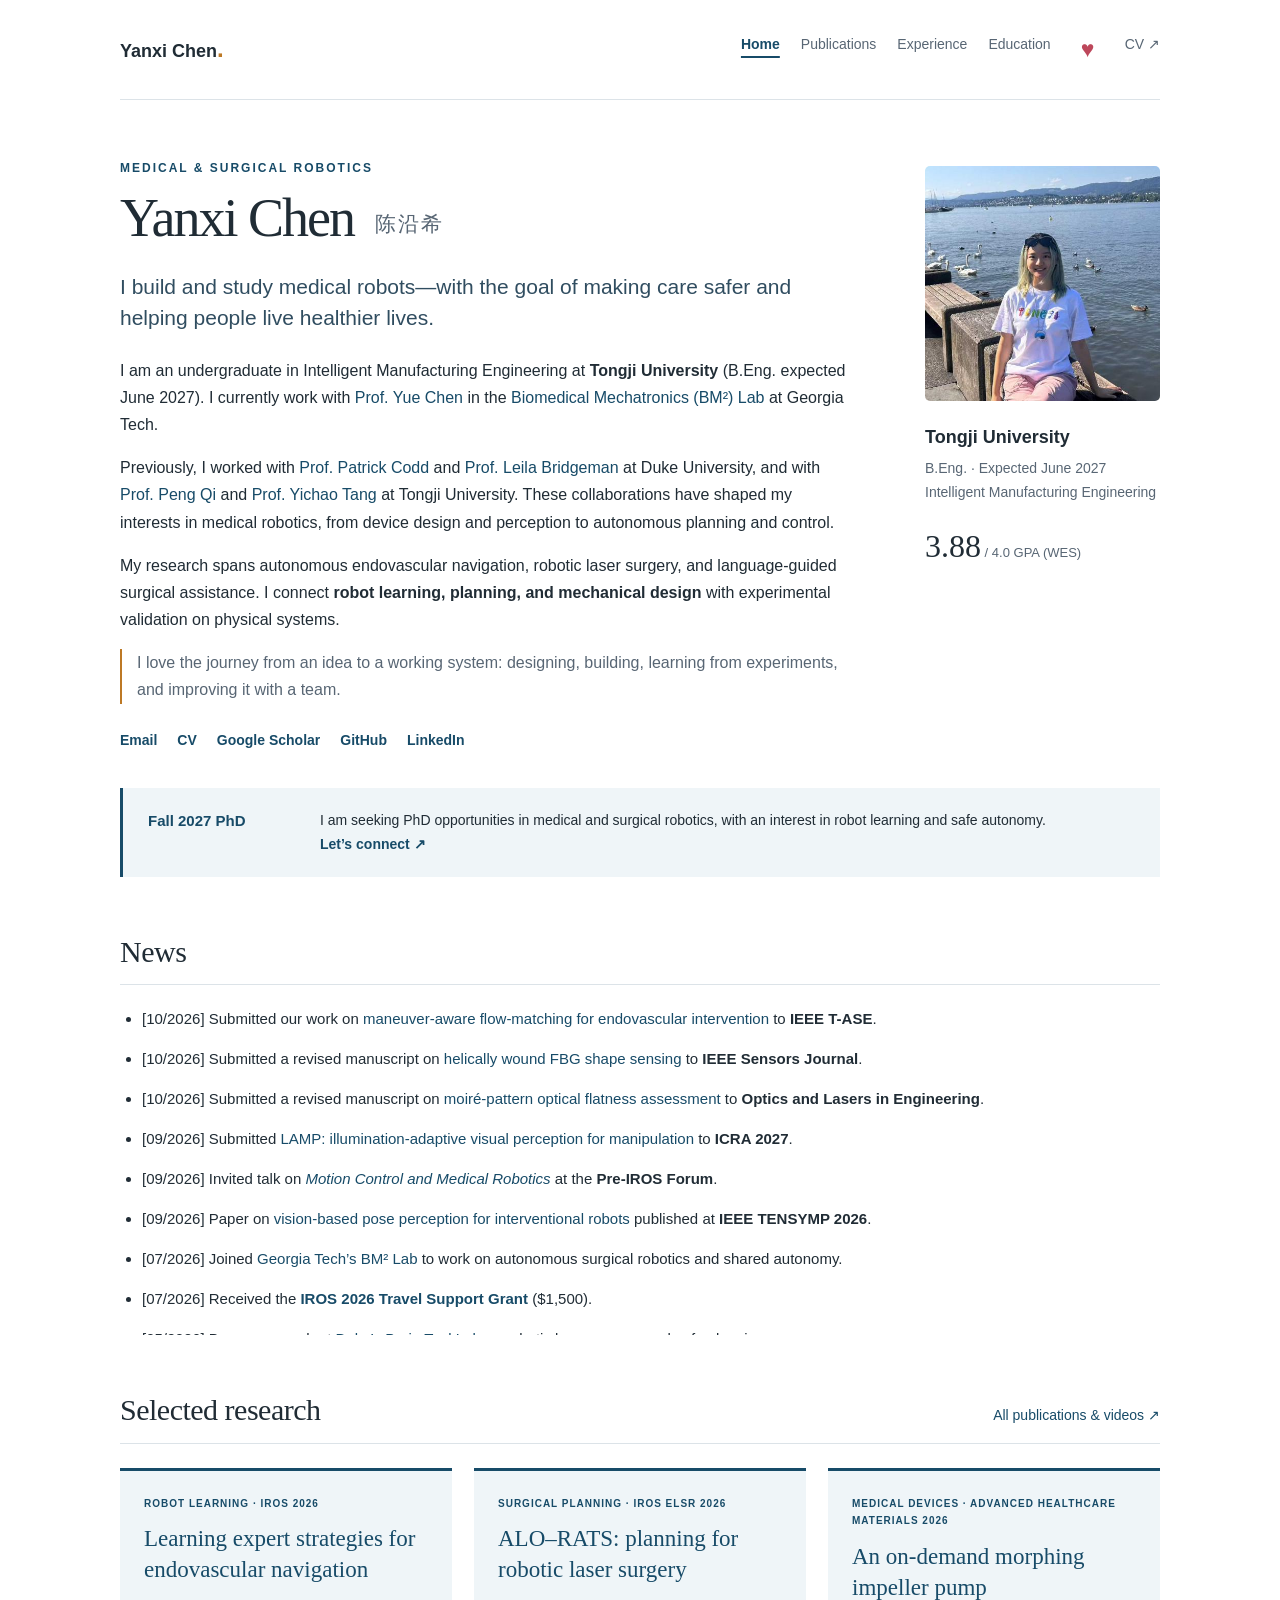
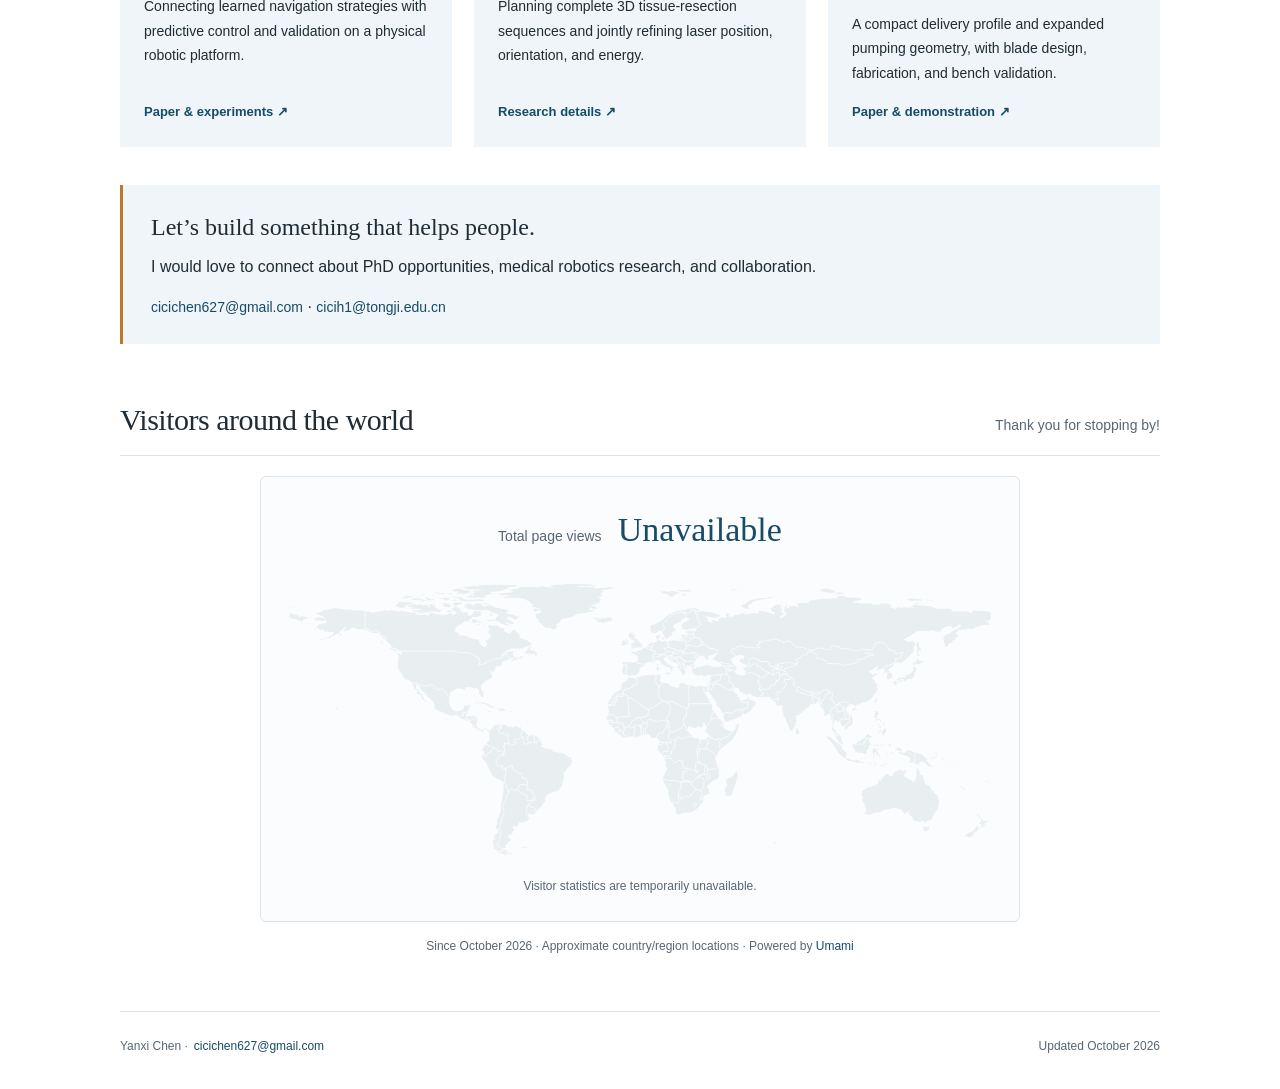
==== index.html @ d195ef3c "Organize publications, education honors, and personal life with golf photographs" ====
<!doctype html>

<html lang="en">

<head>

  <meta charset="utf-8">

  <meta name="viewport" content="width=device-width,initial-scale=1">

  <title>Yanxi Chen | Medical &amp; Surgical Robotics</title>

  <meta name="description" content="Yanxi Chen, undergraduate researcher at Tongji University. Medical and surgical robotics, robot learning, and safe autonomy. Seeking PhD opportunities for Fall 2027.">

  <meta name="theme-color" content="#174b68">

  <meta property="og:title" content="Yanxi Chen | Medical &amp; Surgical Robotics">

  <meta property="og:description" content="Medical robotics, robot learning, and safe autonomy. Seeking PhD opportunities for Fall 2027.">

  <meta property="og:type" content="website">

  <meta property="og:url" content="https://cicih1.github.io/">

  <link rel="canonical" href="https://cicih1.github.io/">

  <link rel="icon" type="image/svg+xml" href="data:image/svg+xml,%3Csvg xmlns='http://www.w3.org/2000/svg' viewBox='0 0 64 64'%3E%3Crect width='64' height='64' rx='12' fill='%23174b68'/%3E%3Ctext x='32' y='43' text-anchor='middle' font-family='Arial,sans-serif' font-size='32' font-weight='700' fill='white'%3EYC%3C/text%3E%3C/svg%3E">

  <link rel="stylesheet" href="style.css">

  <script defer src="https://cloud.umami.is/script.js" data-website-id="4b967c95-93ae-43ca-9a20-58d74b66b744" data-domains="cicih1.github.io"></script>

</head>

<body>

<a class="skip" href="#main">Skip to content</a>

<header class="site-header wrap"><a class="wordmark" href="index.html">Yanxi Chen<span class="mark" aria-hidden="true">.</span></a><nav aria-label="Main navigation"><a href="index.html" aria-current="page">Home</a><a href="research.html">Publications</a><a href="experience.html">Experience</a><a href="education.html">Education</a><a href="service.html" class="beyond-nav" aria-label="Beyond the lab" title="Beyond the lab"><span class="heart" aria-hidden="true">♥</span></a><a href="assets/YanxiCHEN_CV.pdf">CV ↗</a></nav></header>

<main id="main" class="wrap">

<section id="about" class="intro" aria-labelledby="name">

    <div class="intro-copy">

      <p class="eyebrow">Medical &amp; Surgical Robotics</p>

      <h1 id="name">Yanxi Chen <span class="chinese-name" lang="zh">陈沿希</span></h1>

      <p class="lead">I build and study medical robots—with the goal of making care safer and helping people live healthier lives.</p>

      <p>I am an undergraduate in Intelligent Manufacturing Engineering at <strong>Tongji University</strong> (B.Eng. expected June 2027). I currently work with <a href="https://bme.gatech.edu/bio/yue-chen">Prof. Yue Chen</a> in the <a href="https://sites.gatech.edu/labbm2/people/">Biomedical Mechatronics (BM²) Lab</a> at Georgia Tech.</p>

      <p>Previously, I worked with <a href="https://mems.duke.edu/people/patrick-codd/">Prof. Patrick Codd</a> and <a href="https://robotics.duke.edu/faculty/leila-bridgeman">Prof. Leila Bridgeman</a> at Duke University, and with <a href="https://see-en.tongji.edu.cn/info/1016/1158.htm">Prof. Peng Qi</a> and <a href="https://faculty.tongji.edu.cn/YichaoTang/en/more/581436/jsjjgd/index.htm">Prof. Yichao Tang</a> at Tongji University. These collaborations have shaped my interests in medical robotics, from device design and perception to autonomous planning and control.</p>

      <p>My research spans autonomous endovascular navigation, robotic laser surgery, and language-guided surgical assistance. I connect <strong>robot learning, planning, and mechanical design</strong> with experimental validation on physical systems.</p>

      <p class="personal-note">I love the journey from an idea to a working system: designing, building, learning from experiments, and improving it with a team.</p>

      <div class="contact-links" aria-label="Contact and academic profiles"><a href="mailto:cicichen627@gmail.com">Email</a><a href="assets/YanxiCHEN_CV.pdf">CV</a><a href="https://scholar.google.com/citations?user=MfBPVXwAAAAJ">Google Scholar</a><a href="https://github.com/cicih1">GitHub</a><a href="https://www.linkedin.com/in/yanxi-chen-905b16380">LinkedIn</a></div>

    </div>

    <aside class="profile-note" aria-label="Portrait and academic background">

      <img class="portrait" src="assets/yanxi-chen.png" alt="Yanxi Chen by a lake" width="460" height="460">

      <p class="note-title">Tongji University</p><p>B.Eng. · Expected June 2027<br>Intelligent Manufacturing Engineering</p><p class="gpa">3.88<span> / 4.0 GPA (WES)</span></p>

    </aside>

  </section><div class="application"><strong>Fall 2027 PhD</strong><p>I am seeking PhD opportunities in medical and surgical robotics, with an interest in robot learning and safe autonomy. <a href="mailto:cicichen627@gmail.com">Let’s connect <span aria-hidden="true">↗</span></a></p></div><section id="news" class="section" aria-labelledby="news-title"><div class="section-heading"><h2 id="news-title">News</h2></div><div class="news-scroll" tabindex="0" role="region" aria-label="Research news; scroll for more updates"><ul class="news-list">
<li><time datetime="2026-10">[10/2026]</time> Submitted our work on <a href="research.html#flow-matching">maneuver-aware flow-matching for endovascular intervention</a> to <strong>IEEE T-ASE</strong>.</li>
<li><time datetime="2026-10">[10/2026]</time> Submitted a revised manuscript on <a href="research.html#fiber-sensing">helically wound FBG shape sensing</a> to <strong>IEEE Sensors Journal</strong>.</li>
<li><time datetime="2026-10">[10/2026]</time> Submitted a revised manuscript on <a href="research.html#optical-inspection">moiré-pattern optical flatness assessment</a> to <strong>Optics and Lasers in Engineering</strong>.</li>
<li><time datetime="2026-09">[09/2026]</time> Submitted <a href="research.html#lamp">LAMP: illumination-adaptive visual perception for manipulation</a> to <strong>ICRA 2027</strong>.</li>
<li><time datetime="2026-09">[09/2026]</time> Invited talk on <a href="research.html#invited-talks"><em>Motion Control and Medical Robotics</em></a> at the <strong>Pre-IROS Forum</strong>.</li>
<li><time datetime="2026-09">[09/2026]</time> Paper on <a href="research.html#pose-perception">vision-based pose perception for interventional robots</a> published at <strong>IEEE TENSYMP 2026</strong>.</li>
<li><time datetime="2026-07">[07/2026]</time> Joined <a href="experience.html#georgia-tech">Georgia Tech’s BM² Lab</a> to work on autonomous surgical robotics and shared autonomy.</li>
<li><time datetime="2026-07">[07/2026]</time> Received the <a href="education.html#honors"><strong>IROS 2026 Travel Support Grant</strong></a> ($1,500).</li>
<li><time datetime="2026-05">[05/2026]</time> Began research at <a href="experience.html#duke">Duke’s Brain Tool Lab</a> on robotic laser surgery and safe planning.</li>
<li><time datetime="2026-04">[04/2026]</time> Served as a reviewer for <a href="research.html#reviewer-service"><strong>IROS 2026</strong></a>.</li>
<li><time datetime="2026-02">[02/2026]</time> Paper on <a href="research.html#morphing-impeller">an on-demand morphing impeller pump</a> published in <strong>Advanced Healthcare Materials</strong>.</li>
<li><time datetime="2026">[2026]</time> Paper on <a href="research.html#endovascular">autonomous robotic endovascular navigation</a> accepted to <strong>IROS 2026</strong>.</li>
<li><time datetime="2026">[2026]</time> <a href="research.html#alo-rats">ALO–RATS</a> at the <strong>IROS 2026 ELSR Workshop</strong>. <a href="assets/posters/alo-rats-iros-2026.pdf">Poster</a> available.</li>
<li><time datetime="2025-09">[09/2025]</time> Joined <a href="experience.html#tongji-medical-robotics">Prof. Peng Qi’s Medical Robotics Lab at Tongji University</a> to work on autonomous endovascular robotics.</li>
<li><time datetime="2023-12">[12/2023]</time> Joined <a href="experience.html#tongji-bionach">Prof. Yichao Tang’s BioNACH Lab at Tongji University</a> to work on medical devices and interventional robotics.</li>
</ul></div></section><section id="selected-research" class="section" aria-labelledby="selected-research-title">

  <div class="section-heading"><h2 id="selected-research-title">Selected research</h2><a href="research.html">All publications &amp; videos ↗</a></div>

  <div class="featured-grid">

    <article class="featured-card"><p class="eyebrow">Robot learning · IROS 2026</p><h3><a href="research.html#endovascular">Learning expert strategies for endovascular navigation</a></h3><p>Connecting learned navigation strategies with predictive control and validation on a physical robotic platform.</p><a class="featured-more" href="research.html#endovascular">Paper &amp; experiments ↗</a></article>

    <article class="featured-card"><p class="eyebrow">Surgical planning · IROS ELSR 2026</p><h3><a href="research.html#alo-rats">ALO–RATS: planning for robotic laser surgery</a></h3><p>Planning complete 3D tissue-resection sequences and jointly refining laser position, orientation, and energy.</p><a class="featured-more" href="research.html#alo-rats">Research details ↗</a></article>

    <article class="featured-card"><p class="eyebrow">Medical devices · Advanced Healthcare Materials 2026</p><h3><a href="research.html#morphing-impeller">An on-demand morphing impeller pump</a></h3><p>A compact delivery profile and expanded pumping geometry, with blade design, fabrication, and bench validation.</p><a class="featured-more" href="research.html#morphing-impeller">Paper &amp; demonstration ↗</a></article>

  </div>

</section><div class="closing-note"><h3>Let’s build something that helps people.</h3><p>I would love to connect about PhD opportunities, medical robotics research, and collaboration.</p><a href="mailto:cicichen627@gmail.com">cicichen627@gmail.com</a><span aria-hidden="true"> · </span><a href="mailto:cicih1@tongji.edu.cn">cicih1@tongji.edu.cn</a></div><section id="visitors" class="section visitor-section" aria-labelledby="visitors-title">

    <div class="section-heading"><h2 id="visitors-title">Visitors around the world</h2><span class="section-note">Thank you for stopping by!</span></div>

    <div class="visitor-card">

      <p class="visitor-total"><span>Total page views</span><strong id="visitor-total" aria-live="polite">—</strong></p>

      <svg class="visitor-world-map" viewBox="0 0 900 363" role="img" aria-labelledby="world-map-title world-map-description"><title id="world-map-title">Visitor locations</title><desc id="world-map-description">Countries with recorded visits are highlighted. Approximate locations are provided by Umami.</desc><g><path data-country="AF" d="M603.0,123.4L605.6,124.3L607.5,124.0L608.0,122.9L610.0,122.5L611.4,121.7L611.9,119.7L614.0,119.2L614.4,118.3L615.5,119.0L616.3,119.1L617.7,119.1L619.6,119.6L620.3,119.9L622.1,119.1L623.0,119.6L623.8,118.5L625.3,118.5L625.7,118.2L625.9,117.2L627.0,116.3L628.4,116.9L628.1,117.6L628.9,117.7L628.6,119.8L629.6,120.7L630.5,120.1L631.6,119.9L633.2,118.8L634.9,118.9L637.5,119.0L637.9,119.7L636.4,119.9L635.2,120.4L632.3,120.7L629.6,121.2L628.2,122.3L628.7,123.4L629.0,124.6L627.8,125.7L627.9,126.6L627.2,127.5L624.8,127.4L625.8,129.1L624.2,129.7L623.2,131.2L623.3,132.7L622.3,133.4L621.4,133.2L619.5,133.5L619.2,134.2L617.3,134.2L616.0,135.7L615.9,137.8L612.6,138.8L610.9,138.6L610.4,139.1L608.9,138.8L606.4,139.2L602.2,137.9L604.5,135.7L604.2,134.1L602.4,133.6L602.2,132.0L601.3,130.0L602.4,128.7L601.3,128.3L602.0,126.5L603.0,123.4Z"><title>Afghanistan</title></path><path data-country="AO" d="M490.8,227.2L491.4,229.1L492.2,230.6L492.7,231.4L493.7,232.7L495.3,232.5L496.2,232.1L497.5,232.5L497.9,231.8L498.5,230.4L500.1,230.3L500.2,229.9L501.5,229.8L501.3,230.7L504.3,230.7L504.4,232.3L504.9,233.3L504.5,234.8L504.7,236.3L505.5,237.2L505.4,240.2L506.0,240.0L507.1,240.0L508.6,239.7L509.8,239.8L510.0,240.6L509.8,241.8L510.2,243.0L509.8,243.9L510.0,244.8L504.8,244.7L504.7,252.7L506.4,254.7L508.0,256.3L503.4,257.3L497.4,257.0L495.7,255.8L485.5,255.9L485.1,256.1L483.7,254.9L482.0,254.9L480.5,255.3L479.3,255.8L479.1,254.2L479.4,252.0L480.3,249.7L480.4,248.6L481.3,246.4L481.8,245.3L483.3,243.7L484.1,242.6L484.3,240.7L484.2,239.3L483.5,238.4L482.8,236.9L482.2,235.4L482.3,234.9L483.1,233.9L482.3,231.5L481.8,229.8L480.6,228.2L480.8,227.8L481.8,227.4L482.6,227.5L483.4,227.2L490.8,227.2ZM481.1,226.7L480.5,227.0L479.8,225.1L480.8,224.0L481.6,223.6L482.5,224.5L481.6,225.0L481.2,225.6L481.1,226.7Z"><title>Angola</title></path><path data-country="AL" d="M501.5,107.9L501.2,108.7L501.5,109.8L502.6,110.4L502.5,111.0L501.7,111.4L501.5,112.2L500.4,113.4L499.9,113.3L499.9,112.7L498.5,111.9L498.3,110.7L498.5,109.0L498.9,108.2L498.4,107.8L498.3,107.0L499.3,105.8L499.5,106.2L500.2,106.0L500.7,106.7L501.3,107.0L501.5,107.9Z"><title>Albania</title></path><path data-country="AE" d="M578.9,151.9L579.4,151.8L579.5,152.5L581.4,152.1L583.5,152.1L585.0,152.2L586.7,150.5L588.6,148.9L590.2,147.4L590.7,148.2L591.0,150.2L589.7,150.2L589.5,151.8L590.0,152.2L588.8,152.7L588.8,153.7L588.1,154.7L588.0,155.7L587.5,156.3L580.0,155.0L579.0,152.5L578.9,151.9Z"><title>United Arab Emirates</title></path><path data-country="AR" d="M286.2,350.5L283.9,350.6L282.6,349.7L281.1,349.7L278.4,349.7L278.4,344.1L279.4,345.2L280.6,347.1L283.9,348.6L287.4,349.2L286.2,350.5ZM287.6,267.7L289.1,269.5L290.0,267.5L292.9,267.6L293.3,268.1L297.9,272.2L299.9,272.6L303.0,274.4L305.6,275.4L305.9,276.5L303.5,280.3L306.0,281.0L308.8,281.4L310.8,281.0L313.0,279.1L313.4,276.8L314.7,276.4L315.9,277.8L315.9,279.8L313.8,281.2L312.1,282.2L309.3,284.6L305.9,288.0L305.3,290.0L304.6,292.6L304.7,295.1L304.1,295.7L303.9,297.3L303.8,298.6L306.9,300.7L306.6,302.4L308.2,303.5L308.0,304.8L305.6,308.0L301.9,309.3L296.9,309.8L294.2,309.6L294.7,311.1L294.2,312.9L294.6,314.2L293.1,315.1L290.6,315.4L288.2,314.5L287.2,315.2L287.6,317.6L289.2,318.4L290.6,317.6L291.4,318.9L289.1,319.7L287.0,321.2L286.7,323.8L286.1,325.1L283.7,325.1L281.8,326.4L281.0,328.3L283.5,330.1L285.9,330.6L285.0,332.8L282.1,334.2L280.5,337.2L278.2,338.2L277.2,339.3L278.0,341.9L279.6,343.4L278.6,343.2L276.3,342.9L270.2,342.5L269.2,341.1L269.2,339.2L267.6,339.4L266.7,338.4L266.5,335.8L268.4,334.7L269.2,333.1L268.9,331.8L270.2,329.7L271.1,326.4L270.9,324.9L271.9,324.5L271.7,323.5L270.5,323.0L271.3,322.0L270.2,321.0L269.6,318.1L270.6,317.6L270.2,314.6L270.8,312.0L271.5,309.8L273.0,308.9L272.2,306.4L272.2,304.1L274.1,302.5L274.0,300.4L275.5,298.0L275.5,295.7L274.8,295.2L273.7,290.9L275.2,288.3L275.0,285.9L275.9,283.6L277.5,281.3L279.3,279.7L278.5,278.8L279.0,278.0L279.0,273.8L281.7,272.6L282.5,270.0L282.2,269.3L284.3,267.1L287.6,267.7Z"><title>Argentina</title></path><path data-country="AM" d="M559.0,109.8L562.4,109.4L562.9,110.0L563.9,110.5L563.4,111.1L564.7,112.0L564.0,112.8L565.1,113.4L566.2,113.8L566.3,115.6L565.4,115.6L564.3,114.2L564.3,113.8L563.2,113.8L562.5,113.1L562.0,113.2L561.0,112.5L559.1,111.9L559.4,110.6L559.0,109.8Z"><title>Armenia</title></path><path data-country="TF" d="M622.3,334.1L623.9,334.9L626.3,335.2L626.4,335.6L625.7,336.8L621.9,336.9L621.8,335.6L622.2,334.6L622.3,334.1Z"><title>French Southern and Antarctic Lands</title></path><path data-country="AU" d="M813.5,314.5L815.9,315.3L817.3,315.0L819.2,314.5L820.7,314.7L820.9,317.7L820.0,318.5L819.8,320.5L818.9,319.8L817.2,321.6L816.7,321.5L815.1,321.4L813.6,319.2L813.2,317.6L811.8,315.4L811.9,314.3L813.5,314.5ZM808.9,246.9L809.8,248.9L811.4,247.9L812.2,249.0L813.4,250.0L813.2,251.1L813.7,253.2L814.1,254.5L814.7,254.8L815.4,256.9L815.2,258.2L816.0,259.9L818.7,261.2L820.4,262.4L822.1,263.5L821.8,264.1L823.2,265.7L824.2,268.4L825.2,267.8L826.2,268.9L826.8,268.5L827.2,271.2L829.0,272.7L830.2,273.6L832.1,275.7L832.8,277.7L832.9,279.1L832.7,280.7L833.9,282.8L833.8,285.0L833.3,286.1L832.7,288.4L832.7,289.8L832.2,291.6L831.1,293.9L829.3,295.1L828.4,297.0L827.5,298.3L826.8,300.4L825.8,301.7L825.2,303.6L824.9,305.3L825.0,306.1L823.6,306.9L820.8,307.0L818.5,308.0L817.3,309.0L815.8,310.1L813.7,309.0L812.2,308.5L812.6,307.2L811.2,307.7L809.0,309.5L806.9,308.8L805.4,308.5L804.0,308.3L801.6,307.5L800.0,306.0L799.5,304.1L798.9,302.8L797.7,301.8L795.3,301.5L796.1,300.3L795.5,298.5L794.3,300.2L792.1,300.7L793.4,299.3L793.8,297.8L794.7,296.6L794.5,294.8L792.5,296.9L790.9,297.7L790.0,299.7L788.0,298.7L788.1,297.4L786.5,295.6L785.2,294.6L785.7,294.0L782.5,292.5L780.7,292.5L778.3,291.2L773.8,291.5L770.6,292.4L767.8,293.2L765.4,293.0L762.7,294.3L760.6,294.9L760.1,296.2L759.1,297.2L757.0,297.3L755.5,297.5L753.2,297.1L751.5,297.3L749.7,297.4L748.2,298.8L747.5,298.7L746.3,299.4L745.1,300.2L743.2,300.1L741.6,300.1L738.9,298.5L737.6,298.0L737.6,296.6L738.9,296.2L739.3,295.6L739.2,294.8L739.5,293.0L739.2,291.5L737.9,289.0L737.5,287.6L737.6,286.2L736.6,284.5L736.5,283.8L735.4,282.8L735.1,280.8L733.7,278.9L733.3,277.8L734.4,278.9L733.6,276.6L734.8,277.3L735.6,278.2L735.5,277.0L734.3,275.0L734.1,274.2L733.5,273.5L733.8,272.0L734.3,271.4L734.6,270.1L734.3,268.7L735.4,266.9L735.6,268.8L736.6,267.1L738.7,266.2L739.9,265.2L741.8,264.3L742.9,264.1L743.6,264.4L745.6,263.4L747.1,263.2L747.5,262.6L748.1,262.4L749.5,262.4L752.1,261.7L753.5,260.6L754.1,259.3L755.6,258.0L755.7,257.0L755.8,255.6L757.5,253.5L758.6,255.7L759.6,255.2L758.8,254.0L759.5,252.8L760.6,253.3L760.9,251.4L762.3,250.2L762.9,249.2L764.2,248.8L764.2,248.1L765.3,248.4L765.4,247.7L766.5,247.4L767.7,247.0L769.5,248.2L770.9,249.7L772.5,249.7L774.1,249.9L773.5,248.6L774.7,246.5L775.8,245.9L775.5,245.3L776.5,243.8L778.1,243.0L779.3,243.3L781.4,242.8L781.4,241.5L779.6,240.7L780.9,240.3L782.5,240.9L783.9,242.0L786.0,242.6L786.7,242.4L788.2,243.1L789.7,242.4L790.6,242.6L791.2,242.1L792.4,243.4L791.7,244.7L790.8,245.7L789.9,245.8L790.2,246.8L789.5,248.1L788.6,249.3L788.8,250.0L790.7,251.4L792.7,252.2L794.0,253.0L795.8,254.5L796.5,254.5L797.8,255.2L798.2,255.9L800.5,256.8L802.2,255.9L802.7,254.6L803.2,253.5L803.5,252.1L804.3,250.1L803.9,248.9L804.1,248.2L803.8,246.7L804.1,244.9L804.6,244.4L804.2,243.5L804.8,242.2L805.3,240.8L805.4,240.1L806.3,239.2L807.0,240.4L807.2,242.0L807.8,242.3L807.9,243.3L808.8,244.6L809.0,246.0L808.9,246.9Z"><title>Australia</title></path><path data-country="AT" d="M492.4,92.2L492.3,93.2L490.9,93.2L491.3,93.8L490.5,95.4L490.0,95.8L487.8,95.9L486.6,96.4L484.5,96.2L480.9,95.6L480.4,94.7L477.9,95.1L477.6,95.6L476.1,95.3L474.8,95.2L473.7,94.7L474.1,94.1L474.0,93.7L474.7,93.5L476.0,94.2L476.4,93.6L478.6,93.7L480.4,93.2L481.6,93.3L482.3,93.8L482.6,93.4L482.2,91.8L483.1,91.5L484.0,90.3L485.8,91.1L487.3,90.1L488.1,89.9L490.1,90.7L491.2,90.5L492.4,91.0L492.2,91.3L492.4,92.2Z"><title>Austria</title></path><path data-country="AZ" d="M562.5,113.1L563.2,113.8L564.3,113.8L564.3,114.2L565.4,115.6L563.6,115.3L562.4,114.2L562.0,113.2L562.5,113.1ZM568.4,109.5L569.5,109.6L570.0,109.0L571.5,108.0L572.8,109.3L574.0,111.1L575.2,111.2L576.0,111.9L573.9,112.1L573.5,114.0L573.1,114.9L572.1,115.5L572.2,116.7L571.6,116.8L570.0,115.5L570.9,114.3L570.2,113.5L569.2,113.7L566.3,115.6L566.2,113.8L565.1,113.4L564.0,112.8L564.7,112.0L563.4,111.1L563.9,110.5L562.9,110.0L562.4,109.4L563.0,109.0L564.9,109.7L566.3,109.8L566.6,109.5L565.4,108.2L566.0,107.8L566.7,107.9L568.4,109.5Z"><title>Azerbaijan</title></path><path data-country="BI" d="M523.3,223.7L523.2,220.7L522.6,219.6L524.1,219.8L524.8,218.4L526.2,218.5L526.3,219.5L526.9,220.1L526.9,220.9L526.3,221.4L525.3,222.7L524.4,223.6L523.3,223.7Z"><title>Burundi</title></path><path data-country="BE" d="M458.3,84.1L460.1,84.3L462.4,83.8L464.0,84.9L465.4,85.5L465.1,87.2L464.5,87.3L464.2,88.7L462.0,87.5L460.7,87.7L459.0,86.6L457.8,85.5L456.6,85.5L456.3,84.6L458.3,84.1Z"><title>Belgium</title></path><path data-country="BJ" d="M456.7,196.9L454.7,197.1L454.0,195.4L454.2,189.7L453.7,189.2L453.6,187.9L452.7,187.1L451.9,186.3L452.2,185.0L453.1,184.7L453.6,183.6L454.8,183.4L455.4,182.6L456.2,181.9L457.1,181.9L459.0,183.3L458.9,184.2L459.5,185.7L459.0,186.7L459.3,187.3L458.1,188.9L457.3,189.7L456.8,191.2L456.9,192.8L456.7,196.9Z"><title>Benin</title></path><path data-country="BF" d="M442.9,188.4L441.2,187.7L440.0,187.8L439.2,188.5L438.1,187.9L437.6,187.1L436.5,186.6L436.3,185.1L437.0,184.1L436.9,183.2L438.9,181.1L439.3,179.4L440.0,178.8L441.2,179.2L442.2,178.6L442.6,178.0L444.5,176.9L445.0,176.1L447.3,175.1L448.7,174.7L449.3,175.2L450.9,175.2L450.7,176.4L451.1,177.5L452.5,179.2L452.6,180.4L455.4,180.9L455.4,182.6L454.8,183.4L453.6,183.6L453.1,184.7L452.2,185.0L450.1,185.0L448.9,184.8L448.1,185.2L447.0,185.0L442.6,185.1L442.6,186.5L442.9,188.4Z"><title>Burkina Faso</title></path><path data-country="BD" d="M681.7,157.4L681.6,159.2L680.8,158.8L680.9,160.8L680.2,159.5L680.1,158.2L679.6,157.0L678.5,155.6L676.2,155.5L676.5,156.5L675.7,157.9L674.6,157.4L674.3,157.9L673.5,157.6L672.6,157.4L672.2,155.3L671.3,153.4L671.7,151.9L670.2,151.2L670.8,150.3L672.3,149.4L670.5,148.1L671.4,146.4L673.4,147.5L674.6,147.6L674.8,149.3L677.2,149.7L679.5,149.6L680.9,150.1L679.8,152.2L678.7,152.3L677.9,153.7L679.3,155.0L679.7,153.4L680.4,153.4L681.7,157.4Z"><title>Bangladesh</title></path><path data-country="BG" d="M506.6,101.9L507.4,102.9L508.3,102.8L510.3,103.1L513.9,103.3L515.2,102.6L518.1,102.1L519.9,103.0L521.4,103.2L520.1,104.3L519.2,106.1L520.0,107.5L517.8,107.1L515.3,107.9L515.3,109.2L513.0,109.4L511.2,108.5L509.2,109.2L507.4,109.2L507.2,107.5L506.0,106.7L506.4,106.3L506.1,106.0L506.5,105.3L507.5,104.5L506.3,103.4L506.0,102.5L506.6,101.9Z"><title>Bulgaria</title></path><path data-country="BS" d="M256.2,153.1L255.6,153.2L254.9,151.8L254.0,151.1L254.5,149.5L255.3,149.6L256.1,151.6L256.2,153.1ZM255.5,146.1L252.7,146.4L252.5,145.5L253.7,145.3L255.4,145.4L255.5,146.1ZM257.5,146.0L257.1,147.8L256.6,147.5L256.6,146.2L255.5,145.2L255.5,144.9L257.5,146.0Z"><title>The Bahamas</title></path><path data-country="BA" d="M497.5,100.3L498.4,100.3L497.8,101.4L499.0,102.4L498.6,103.6L498.0,103.7L497.6,103.9L496.8,104.5L496.4,105.9L494.2,104.9L493.2,103.9L492.3,103.3L491.1,102.4L490.6,101.6L489.4,100.5L489.9,99.4L490.8,100.0L491.3,99.5L492.5,99.4L494.7,99.8L496.4,99.8L497.5,100.3Z"><title>Bosnia and Herzegovina</title></path><path data-country="BY" d="M508.7,77.7L511.1,77.7L513.8,76.8L514.4,75.4L516.5,74.6L516.2,73.5L517.8,73.0L520.4,72.1L523.1,72.7L523.4,73.3L524.7,73.0L527.2,73.6L527.4,74.8L526.9,75.5L528.5,77.1L529.5,77.6L529.3,78.0L531.0,78.5L531.7,79.1L530.8,79.7L528.7,79.6L528.3,79.8L528.9,80.6L529.5,82.2L527.3,82.4L526.5,82.9L526.4,84.2L525.4,84.0L523.1,84.1L522.5,83.5L521.5,83.9L520.6,83.6L518.6,83.5L515.8,82.9L513.3,82.7L511.4,82.8L510.0,83.5L508.8,83.6L508.8,82.4L508.0,81.3L509.5,80.8L509.5,79.8L508.8,78.8L508.7,77.7Z"><title>Belarus</title></path><path data-country="BZ" d="M227.1,168.0L227.1,167.6L227.4,167.5L227.9,167.8L228.8,166.3L229.2,166.3L229.3,166.6L229.7,166.6L229.7,167.3L229.3,168.4L229.5,168.8L229.2,169.7L229.4,169.9L229.1,171.2L228.6,171.8L228.2,171.9L227.7,172.8L226.9,172.8L227.1,170.0L227.1,168.0Z"><title>Belize</title></path><path data-country="BO" d="M292.9,267.6L290.0,267.5L289.1,269.5L287.6,267.7L284.3,267.1L282.2,269.3L280.4,269.7L279.5,266.2L278.1,263.4L278.9,261.0L277.6,260.0L277.2,258.2L276.0,256.5L277.6,253.8L276.5,251.7L277.1,250.8L276.7,249.9L277.6,248.6L277.7,246.5L277.8,244.7L278.3,243.9L276.2,239.9L278.0,240.1L279.3,240.0L279.9,239.3L282.1,238.3L283.4,237.3L286.7,236.9L286.4,238.8L286.7,239.7L286.5,241.4L289.2,243.7L292.0,244.1L293.0,245.0L294.7,245.5L295.7,246.2L297.3,246.2L298.7,246.9L298.9,248.4L299.3,249.1L299.4,250.2L298.6,250.2L299.6,253.1L304.4,253.2L304.0,254.7L304.3,255.7L305.7,256.4L306.3,257.9L305.8,259.9L305.1,261.0L305.4,262.4L304.6,262.9L304.5,262.2L302.2,260.9L299.9,260.9L295.5,261.6L294.3,263.8L294.3,265.1L293.3,268.1L292.9,267.6Z"><title>Bolivia</title></path><path data-country="BR" d="M305.9,288.0L309.3,284.6L312.1,282.2L313.8,281.2L315.9,279.8L315.9,277.8L314.7,276.4L313.4,276.8L313.9,275.4L314.3,273.9L314.3,272.6L313.4,272.1L312.4,272.5L311.5,272.4L311.2,271.4L311.0,269.1L310.5,268.4L308.8,267.7L307.8,268.2L305.2,267.7L305.3,264.3L304.6,262.9L305.4,262.4L305.1,261.0L305.8,259.9L306.3,257.9L305.7,256.4L304.3,255.7L304.0,254.7L304.4,253.2L299.6,253.1L298.6,250.2L299.4,250.2L299.3,249.1L298.9,248.4L298.7,246.9L297.3,246.2L295.7,246.2L294.7,245.5L293.0,245.0L292.0,244.1L289.2,243.7L286.5,241.4L286.7,239.7L286.4,238.8L286.7,236.9L283.4,237.3L282.1,238.3L279.9,239.3L279.3,240.0L278.0,240.1L276.2,239.9L274.8,240.3L273.6,240.0L273.8,236.2L271.7,237.7L269.5,237.6L268.6,236.3L266.9,236.2L267.5,235.1L266.1,233.6L265.0,231.3L265.7,230.9L265.7,229.8L267.2,229.1L267.0,227.7L267.6,226.9L267.8,225.7L270.6,224.0L272.7,223.5L273.0,223.1L275.3,223.2L276.4,216.4L276.4,215.3L276.1,213.9L274.9,213.0L275.0,211.1L276.4,210.7L276.9,211.0L277.0,210.0L275.5,209.8L275.5,208.2L280.3,208.3L281.2,207.4L281.9,208.2L282.3,209.7L282.8,209.4L284.2,210.7L286.1,210.5L286.6,209.8L288.5,209.2L289.5,208.8L289.8,207.7L291.6,207.0L291.4,206.5L289.3,206.3L289.0,204.7L289.1,203.0L288.0,202.4L288.4,202.1L290.3,202.4L292.3,203.1L293.0,202.5L294.8,202.1L297.6,201.2L298.5,200.2L298.2,199.5L299.5,199.4L300.0,200.0L299.7,201.1L300.6,201.4L301.2,202.6L300.5,203.5L300.1,205.6L300.7,206.9L300.9,208.0L302.4,209.2L303.6,209.3L303.9,208.8L304.7,208.7L305.8,208.3L306.7,207.6L308.0,207.8L308.7,207.8L310.0,208.0L310.2,207.4L309.8,206.9L310.1,206.2L311.1,206.4L312.3,206.2L313.7,206.7L314.8,207.2L315.6,206.6L316.1,206.7L316.5,207.4L317.7,207.2L318.6,206.2L319.4,204.4L320.9,202.1L321.7,202.0L322.3,203.4L323.7,207.7L325.1,208.2L325.1,209.9L323.3,211.9L324.0,212.7L328.4,213.1L328.5,215.6L330.4,214.0L333.6,214.9L337.7,216.4L339.0,217.8L338.5,219.2L341.5,218.5L346.3,219.8L350.1,219.7L353.7,221.8L356.9,224.6L358.9,225.3L361.0,225.4L361.9,226.2L362.8,229.3L363.2,230.9L362.2,235.0L360.9,236.6L357.4,240.1L355.8,242.9L353.9,245.1L353.3,245.1L352.6,247.0L352.8,251.7L352.1,255.5L351.8,257.2L351.0,258.2L350.6,261.5L348.1,264.8L347.6,267.3L345.6,268.4L345.0,269.9L342.3,269.9L338.4,270.9L336.6,272.0L333.8,272.7L330.9,274.7L328.8,277.2L328.4,279.1L328.8,280.4L328.3,283.0L327.8,284.2L326.0,285.6L323.3,290.0L321.1,291.9L319.4,293.1L318.2,295.5L316.6,296.9L315.9,295.5L317.0,294.3L315.5,292.6L313.6,291.2L311.0,289.6L310.1,289.7L307.6,287.8L305.9,288.0Z"><title>Brazil</title></path><path data-country="BN" d="M735.5,201.2L736.5,200.2L738.6,198.9L738.5,200.1L738.4,201.7L737.2,201.6L736.6,202.5L735.5,201.2Z"><title>Brunei</title></path><path data-country="BT" d="M679.2,143.1L680.3,143.9L680.1,145.4L678.0,145.5L675.9,145.3L674.4,145.7L672.1,144.8L672.0,144.3L673.7,142.4L675.0,141.8L676.8,142.3L678.1,142.4L679.2,143.1Z"><title>Bhutan</title></path><path data-country="BW" d="M514.1,258.8L514.6,259.3L515.4,260.7L518.2,263.5L519.3,263.7L519.3,264.6L520.1,266.2L522.0,266.6L523.6,267.7L520.0,269.6L517.8,271.4L517.0,273.1L516.2,274.0L514.9,274.2L514.4,275.4L514.2,276.2L512.6,276.8L510.5,276.7L509.3,276.0L508.3,275.7L507.1,276.3L506.4,277.4L505.3,278.2L504.0,279.3L502.2,279.6L501.7,278.7L501.9,277.2L500.4,274.8L499.7,274.4L499.7,267.1L502.2,267.0L502.3,258.1L504.1,258.0L508.0,257.2L508.9,258.2L510.5,257.2L511.3,257.2L512.7,256.7L513.2,256.8L514.1,258.8Z"><title>Botswana</title></path><path data-country="CF" d="M488.2,193.9L490.3,193.8L490.7,193.1L491.1,193.2L491.8,193.7L494.9,192.8L496.0,191.8L497.3,190.9L497.0,190.0L497.7,189.8L500.1,190.0L502.5,188.8L504.3,186.1L505.6,185.1L507.2,184.6L507.4,185.7L508.9,187.3L508.9,188.3L508.5,189.3L508.6,190.1L509.5,190.8L511.4,191.9L512.8,192.9L512.8,193.7L514.5,195.1L515.5,196.1L516.2,197.6L518.0,198.6L518.4,199.4L517.6,199.7L516.0,199.6L514.1,199.4L513.2,199.6L512.8,200.2L512.0,200.3L511.0,199.7L508.2,201.0L507.1,200.7L506.8,200.9L506.0,202.4L504.1,201.9L502.3,201.7L500.7,200.8L498.7,199.9L497.3,200.7L496.4,202.0L496.1,203.7L494.5,203.6L492.8,203.2L491.3,204.5L490.0,206.8L489.8,206.1L489.7,205.0L488.5,204.2L487.6,202.9L487.4,202.0L486.2,200.7L486.4,199.9L486.1,198.9L486.3,196.9L486.9,196.5L488.2,193.9Z"><title>Central African Republic</title></path><path data-country="CA" d="M290.8,96.1L292.7,96.5L295.0,96.4L293.7,97.4L292.8,97.6L289.6,96.5L289.0,95.7L290.0,94.9L290.8,96.1ZM295.5,89.7L294.3,89.8L291.0,89.0L288.7,87.8L289.6,87.6L292.9,88.2L295.4,89.3L295.5,89.7ZM141.2,91.2L140.0,91.6L135.9,90.4L135.1,89.6L132.9,88.7L132.4,88.0L129.9,87.5L128.9,86.2L129.1,85.6L131.7,86.1L133.3,86.5L135.6,86.8L136.5,87.6L137.7,88.8L140.2,89.8L141.2,91.2ZM309.7,85.8L308.0,88.0L309.6,87.1L311.3,87.7L310.4,88.5L312.7,89.2L313.8,88.6L316.3,89.4L315.5,91.2L317.3,90.8L317.6,92.1L318.4,93.7L317.3,95.9L316.2,96.0L314.6,95.5L315.1,93.4L314.4,93.1L311.5,95.3L310.0,95.2L311.8,94.0L309.4,93.4L306.7,93.6L301.8,93.5L301.5,92.8L303.0,91.9L301.9,91.2L304.0,89.7L306.6,85.7L308.2,84.3L310.3,83.4L311.5,83.5L311.0,84.2L309.7,85.8ZM118.2,77.4L118.2,77.4L118.2,77.4L118.2,77.4L120.6,77.2L119.9,80.0L122.1,82.0L121.1,82.0L119.5,80.9L118.6,79.7L117.4,79.0L116.9,77.9L117.0,77.1L118.2,77.4ZM251.8,57.1L250.9,58.4L249.8,58.2L249.1,57.5L249.2,57.3L250.2,56.5L251.2,56.6L251.8,57.1ZM245.3,55.7L242.3,57.1L240.6,57.0L240.0,56.4L241.9,55.2L245.3,55.2L245.3,55.7ZM237.1,48.4L237.6,49.5L238.8,49.1L240.3,49.7L243.0,50.6L245.9,51.4L246.1,52.6L248.0,52.4L249.7,53.2L247.5,54.0L243.6,53.4L242.2,52.2L239.7,53.6L236.2,54.9L235.3,53.4L231.9,53.6L234.1,52.4L234.4,50.4L235.3,48.2L237.1,48.4ZM260.3,44.6L257.5,44.8L256.9,43.5L258.0,42.1L260.3,41.8L262.2,42.5L262.2,43.5L262.0,43.9L260.3,44.6ZM210.9,39.7L209.3,40.6L206.0,39.8L203.9,40.1L200.5,39.0L202.7,38.2L204.5,37.1L207.1,37.8L208.6,38.3L209.4,38.8L210.9,39.7ZM223.6,38.8L223.6,41.3L227.0,39.4L230.0,41.0L229.2,42.8L231.6,44.5L234.2,42.7L236.1,40.5L236.2,37.8L239.7,38.0L243.4,38.4L246.8,39.6L246.9,40.8L245.1,42.2L246.9,43.5L246.5,44.7L241.6,46.5L238.2,46.9L235.6,46.1L234.8,47.4L232.4,49.5L231.7,50.6L228.8,52.3L225.2,52.4L223.2,53.5L223.1,55.1L220.2,55.4L217.1,57.4L214.4,60.3L213.4,62.2L213.3,65.1L217.0,65.5L218.1,67.9L219.3,69.8L222.8,69.3L227.4,70.4L229.9,71.3L231.7,72.5L234.8,73.2L237.5,74.2L241.6,74.4L244.3,74.6L243.9,76.8L244.7,79.3L246.5,82.1L250.2,84.5L252.1,83.7L253.5,81.1L252.2,77.1L250.4,75.8L254.4,74.7L257.3,72.9L258.6,71.2L258.4,69.5L256.7,67.4L253.7,65.5L256.7,62.9L255.6,60.6L254.7,56.7L256.5,56.1L260.8,56.8L263.3,57.0L265.4,56.4L267.7,57.2L270.8,58.7L271.6,59.7L276.0,59.8L275.9,61.9L276.8,65.1L279.1,65.5L280.9,67.0L284.5,65.6L286.9,62.8L288.5,61.7L290.5,63.9L293.7,67.1L296.5,70.1L295.5,71.7L298.8,73.1L301.1,74.5L305.1,75.1L306.7,75.9L307.7,78.0L309.6,78.4L310.6,79.3L310.8,82.1L309.0,83.1L307.2,84.0L303.1,84.8L299.9,86.9L295.7,87.3L290.3,86.8L286.6,86.8L284.0,86.9L281.9,88.7L278.7,89.8L275.1,93.1L272.2,95.4L274.4,95.0L278.4,91.8L283.6,89.7L287.4,89.4L289.6,90.6L287.2,92.3L288.0,95.0L288.8,96.9L292.1,98.2L296.2,97.8L298.7,95.0L298.9,96.8L300.5,97.7L297.4,99.3L291.9,100.8L289.4,101.8L286.6,103.6L284.7,103.5L284.6,101.3L288.9,99.3L284.9,99.4L282.2,99.7L280.5,98.2L280.5,94.8L279.4,94.1L277.7,94.5L276.9,93.9L275.0,95.8L274.2,97.7L273.4,98.8L272.3,99.2L271.5,99.4L271.2,100.0L266.6,100.0L262.8,100.0L261.7,100.5L259.1,102.3L258.8,102.5L257.9,103.4L255.7,103.4L253.2,103.4L252.1,103.8L252.5,104.3L252.7,105.1L252.7,105.3L249.4,106.6L246.8,107.0L243.9,108.3L243.3,108.3L242.4,107.9L242.1,107.6L242.2,107.3L242.8,106.4L243.9,105.1L244.7,103.6L244.2,101.4L243.6,99.1L241.0,98.0L241.3,97.5L241.0,97.2L240.3,97.2L239.8,96.8L239.6,96.2L239.2,96.5L238.5,96.4L238.6,96.2L238.1,95.9L237.8,95.2L235.9,94.4L233.8,93.6L231.4,92.7L229.1,91.7L226.8,92.5L226.0,92.5L222.9,91.8L220.9,92.2L218.5,91.4L215.9,91.0L214.2,90.8L213.4,90.4L213.0,89.0L212.1,89.0L212.1,90.0L206.9,90.0L198.4,90.0L189.9,90.0L182.4,90.0L174.9,90.0L167.5,90.0L159.9,90.0L157.4,90.0L150.0,90.0L142.9,90.0L142.6,90.0L137.7,87.5L135.9,86.5L131.4,85.4L130.0,83.2L130.4,81.7L127.2,80.6L126.7,78.6L123.7,76.8L123.7,75.5L125.1,74.3L125.0,72.7L120.7,71.1L118.2,68.3L116.6,66.5L114.3,65.3L112.6,64.3L111.3,63.0L108.8,63.8L106.4,65.2L104.1,63.6L102.4,62.5L100.0,61.8L97.5,61.7L97.5,47.5L97.5,38.2L102.2,38.8L106.1,40.0L108.7,40.3L110.9,39.2L114.0,38.4L117.7,38.7L121.4,37.6L125.5,37.0L127.2,38.1L129.1,37.5L129.7,36.3L131.4,36.6L135.6,38.8L138.9,37.1L139.3,39.0L142.3,38.6L143.3,37.9L146.3,38.0L150.1,39.1L156.0,40.0L159.4,40.4L161.9,40.2L165.3,41.5L161.7,42.7L166.3,43.3L173.0,43.0L175.1,42.5L177.8,44.0L180.5,42.8L178.0,41.7L179.6,40.9L182.6,40.7L184.6,40.5L186.6,41.1L189.2,42.5L191.9,42.3L196.4,43.4L200.2,43.0L203.9,43.0L203.6,41.5L205.8,41.1L209.7,41.9L209.7,44.3L211.3,42.3L213.3,42.3L214.4,39.8L211.7,38.3L208.8,37.3L209.0,34.5L212.0,32.7L215.3,33.1L217.8,34.2L221.2,37.0L219.0,38.3L223.6,38.8ZM164.6,29.7L163.3,30.9L168.9,30.1L172.4,31.4L175.2,30.1L177.5,30.9L179.5,33.4L180.8,32.3L179.0,29.8L181.2,29.4L183.7,29.8L186.5,30.8L188.1,33.3L188.8,35.0L193.0,36.3L197.5,37.4L197.3,38.5L193.2,38.7L194.8,39.7L193.9,40.6L189.4,40.2L185.1,39.5L182.2,39.7L177.5,40.5L171.2,40.9L166.7,41.2L165.4,40.0L161.9,39.3L159.7,39.6L156.6,37.6L158.3,37.3L162.2,36.9L165.7,37.0L169.0,36.6L164.1,36.0L158.8,36.2L155.2,36.1L153.9,35.2L159.7,34.2L155.9,34.3L151.5,33.6L153.6,31.7L155.3,30.7L162.0,29.2L164.6,29.7ZM188.8,28.9L186.6,30.6L182.7,28.9L183.5,28.5L186.8,28.4L188.8,28.9ZM259.1,29.7L259.4,30.4L256.7,30.4L254.0,30.3L251.3,30.6L250.6,30.5L247.8,29.2L247.9,28.3L249.1,28.1L254.8,28.4L259.1,29.7ZM233.6,29.6L235.6,31.2L237.9,29.1L244.2,28.1L248.5,30.7L248.1,32.3L253.1,31.6L255.4,30.6L261.0,31.9L264.4,33.1L264.8,34.2L269.4,33.6L272.0,35.2L278.0,36.2L280.2,37.2L282.6,39.5L278.0,40.7L283.9,42.3L287.8,42.9L291.4,45.2L295.4,45.3L294.6,47.1L290.2,50.0L287.1,48.9L283.2,46.5L280.0,46.8L279.6,48.3L282.3,49.7L285.7,50.9L286.7,51.5L288.3,54.0L287.5,55.8L284.3,55.1L278.0,53.1L281.6,55.3L284.2,56.8L284.6,57.7L277.8,56.7L272.4,55.2L269.4,54.0L270.3,53.3L266.6,52.0L262.9,50.8L263.0,51.5L255.7,51.9L253.6,51.1L255.3,49.2L260.0,49.2L265.1,48.9L264.3,48.0L265.1,46.7L268.4,44.3L267.7,43.2L266.7,42.3L262.9,41.1L257.8,40.3L259.4,39.6L256.8,38.1L254.6,37.9L252.6,37.1L251.3,37.8L246.7,38.1L237.6,37.6L232.3,36.8L228.3,36.5L226.2,35.6L228.8,34.5L225.3,34.4L224.5,31.9L226.4,29.7L229.0,28.7L235.4,28.0L233.6,29.6ZM199.1,27.9L202.1,28.4L206.6,28.1L207.2,28.8L204.9,30.0L208.6,31.1L208.2,33.4L204.1,34.3L201.7,34.1L200.0,33.2L193.8,31.2L193.8,30.4L198.9,30.7L196.1,29.1L199.1,27.9ZM217.0,30.6L214.3,32.4L211.5,32.3L209.9,30.1L210.0,28.9L211.3,27.8L213.7,27.2L218.9,27.2L223.7,27.9L220.0,30.1L217.0,30.6ZM148.9,34.0L142.3,35.2L140.9,34.1L135.2,32.8L136.2,31.8L138.0,29.9L140.2,28.3L137.7,26.8L146.2,26.4L149.7,26.9L156.1,27.0L158.5,27.8L161.2,28.8L158.1,29.4L151.9,31.2L148.9,33.0L148.9,34.0ZM216.0,25.1L214.6,26.0L211.0,25.8L207.9,25.2L209.3,24.1L212.9,23.4L215.1,24.3L216.0,25.1ZM203.8,20.7L205.7,21.9L205.7,23.1L204.6,25.0L200.5,25.3L197.8,24.9L197.8,23.4L193.7,23.6L193.6,21.7L196.3,21.7L200.0,20.9L203.6,21.0L203.8,20.7ZM179.5,22.0L180.5,22.9L182.7,22.5L185.3,22.6L185.7,23.8L184.2,25.0L175.8,25.4L169.4,26.5L165.6,26.5L165.3,25.7L170.5,24.6L159.2,24.9L155.7,24.4L159.1,22.0L161.5,21.3L168.5,22.1L173.0,23.6L177.3,23.8L173.8,21.4L176.0,20.5L178.6,20.8L179.5,22.0ZM213.3,19.8L216.1,20.6L221.0,20.6L223.1,21.4L222.6,22.3L225.4,22.9L227.0,23.5L230.4,23.6L234.1,23.8L238.0,23.3L243.1,23.0L247.2,23.2L249.9,24.2L250.4,25.2L248.9,25.9L245.1,26.4L241.9,26.1L234.8,26.5L229.6,26.5L225.6,26.2L218.9,25.4L218.1,24.0L217.8,22.8L215.3,21.7L210.1,21.4L207.2,20.6L208.1,19.6L213.3,19.8ZM159.5,18.4L159.2,20.3L157.2,21.2L154.9,21.3L150.3,22.4L146.3,22.7L142.9,22.2L142.9,22.2L147.1,20.3L152.2,18.7L156.1,18.8L159.5,18.4ZM215.4,18.7L214.3,18.8L209.6,18.6L208.9,17.9L213.9,17.9L215.7,18.4L215.4,18.7ZM174.5,18.3L169.9,19.0L166.2,18.2L168.2,17.4L171.8,17.1L175.4,17.5L174.5,18.3ZM175.8,16.0L172.8,16.5L168.6,16.5L168.7,16.1L171.2,15.4L172.6,15.5L175.8,16.0ZM210.4,17.4L206.7,17.9L204.7,17.3L203.6,16.4L203.4,15.3L206.7,15.4L208.1,15.6L211.1,16.5L210.4,17.4ZM199.8,16.7L200.8,17.7L196.7,17.5L192.6,16.6L187.1,16.5L189.5,15.8L186.5,15.2L186.3,14.2L191.2,14.6L197.9,15.5L199.8,16.7ZM232.5,13.4L235.5,14.2L232.0,14.9L227.4,16.8L223.0,17.0L217.8,16.6L215.1,15.6L215.2,14.7L217.1,14.0L212.6,14.1L209.8,13.2L208.2,12.1L210.0,11.0L211.7,10.2L214.3,10.1L213.2,9.5L219.0,9.4L222.2,10.7L226.4,11.2L230.5,11.7L232.5,13.4ZM278.8,4.7L285.4,4.9L290.8,5.2L295.4,5.9L295.3,6.6L289.2,7.7L283.1,8.2L280.9,8.7L286.3,8.7L280.4,10.2L276.3,11.0L272.0,13.0L266.9,13.4L265.3,13.9L257.7,14.2L261.2,14.5L259.4,15.0L261.5,16.2L259.1,17.0L255.3,17.8L254.1,18.7L250.6,19.5L251.0,20.0L255.2,19.9L255.3,20.6L248.6,22.1L242.1,21.4L234.7,21.8L231.0,21.4L226.3,21.3L226.0,20.1L230.6,19.6L229.3,17.7L230.9,17.6L237.6,18.7L234.1,17.0L230.1,16.6L232.1,15.6L236.6,15.0L237.3,14.1L233.7,13.2L232.7,11.9L239.5,12.0L241.5,12.3L245.4,11.3L239.8,11.1L231.0,11.2L226.6,10.4L224.5,9.3L221.6,8.6L221.0,7.8L224.8,7.3L227.7,7.2L232.6,6.8L236.2,5.9L239.3,6.0L242.0,6.7L243.9,5.4L247.2,5.0L251.7,4.7L259.4,4.6L260.7,4.8L267.9,4.4L273.3,4.6L278.8,4.7Z"><title>Canada</title></path><path data-country="CH" d="M474.0,93.7L474.1,94.1L473.7,94.7L474.8,95.2L476.1,95.3L475.9,96.3L474.8,96.7L473.0,96.4L472.4,97.4L471.2,97.5L470.8,97.1L469.4,97.9L468.2,98.1L467.1,97.5L466.3,96.4L465.1,96.8L465.1,95.7L466.9,94.3L466.8,93.6L468.0,93.9L468.7,93.4L470.8,93.5L471.3,92.9L474.0,93.7Z"><title>Switzerland</title></path><path data-country="CL" d="M278.4,344.1L278.4,349.7L281.1,349.7L282.6,349.7L281.8,350.8L279.6,351.5L278.4,351.5L276.9,351.2L275.1,350.5L272.5,350.1L269.3,348.7L266.8,347.4L263.3,344.6L265.4,345.1L268.9,346.8L272.2,347.7L273.5,346.5L274.3,344.8L276.6,343.8L278.4,344.1ZM279.5,266.2L280.4,269.7L282.2,269.3L282.5,270.0L281.7,272.6L279.0,273.8L279.0,278.0L278.5,278.8L279.3,279.7L277.5,281.3L275.9,283.6L275.0,285.9L275.2,288.3L273.7,290.9L274.8,295.2L275.5,295.7L275.5,298.0L274.0,300.4L274.1,302.5L272.2,304.1L272.2,306.4L273.0,308.9L271.5,309.8L270.8,312.0L270.2,314.6L270.6,317.6L269.6,318.1L270.2,321.0L271.3,322.0L270.5,323.0L271.7,323.5L271.9,324.5L270.9,324.9L271.1,326.4L270.2,329.7L268.9,331.8L269.2,333.1L268.4,334.7L266.5,335.8L266.7,338.4L267.6,339.4L269.2,339.2L269.2,341.1L270.2,342.5L276.3,342.9L278.6,343.2L276.3,343.2L275.1,343.8L272.9,344.7L272.5,347.1L271.4,347.1L268.6,346.3L265.7,344.6L265.7,344.6L262.6,343.2L261.8,341.6L262.6,340.1L261.3,338.4L261.0,334.2L262.0,331.8L264.7,329.8L260.9,329.1L263.3,326.9L264.1,322.8L266.9,323.6L268.2,318.5L266.5,317.8L265.7,320.9L264.2,320.6L265.0,317.0L265.8,312.4L267.0,310.6L266.2,308.2L266.0,305.4L267.1,305.3L268.6,301.3L270.3,297.3L271.4,293.5L270.8,289.8L271.6,287.7L271.3,284.7L272.7,281.6L273.2,276.8L274.0,271.6L274.8,266.0L274.6,261.9L274.1,258.4L275.4,257.7L276.0,256.5L277.2,258.2L277.6,260.0L278.9,261.0L278.1,263.4L279.5,266.2Z"><title>Chile</title></path><path data-country="CN" d="M725.8,165.8L723.7,167.0L721.6,166.2L721.6,164.1L722.8,162.9L725.5,162.2L727.0,162.3L727.5,163.3L726.4,164.4L725.8,165.8ZM769.1,88.1L773.5,88.9L776.5,90.7L777.5,93.0L781.3,93.0L783.4,92.0L787.6,91.3L786.3,93.6L785.3,94.5L784.4,97.2L782.7,99.6L779.7,99.2L777.6,100.1L778.2,102.2L777.9,105.2L776.6,105.2L776.6,106.5L775.0,105.0L774.0,106.4L770.1,107.5L770.5,108.8L768.4,108.7L767.2,108.0L765.5,109.7L762.7,111.1L760.7,112.7L757.2,113.4L755.3,114.6L752.6,115.3L754.0,114.1L753.4,113.1L755.4,111.4L754.1,110.1L751.9,111.0L749.1,112.8L747.6,114.4L745.1,114.5L743.8,115.7L745.1,117.3L747.2,117.8L747.3,118.9L749.3,119.6L752.1,117.8L754.3,118.8L755.9,118.9L756.3,120.2L752.8,120.9L751.6,122.2L749.2,123.5L747.9,125.2L750.6,126.6L751.6,129.1L753.1,131.3L754.8,133.3L754.7,135.1L753.2,135.8L753.8,137.1L755.2,137.9L754.8,140.0L754.2,141.9L752.8,142.2L751.0,144.9L749.0,148.1L746.6,151.1L743.2,153.4L739.7,155.5L736.9,155.8L735.4,156.9L734.5,156.1L733.1,157.4L729.6,158.6L727.0,159.0L726.1,161.6L724.7,161.8L724.1,160.0L724.7,159.0L721.3,158.2L720.1,158.6L717.6,158.0L716.4,157.0L716.8,155.5L714.5,155.1L713.3,154.1L711.2,155.5L708.8,155.7L706.8,155.7L705.4,156.3L704.1,156.7L704.5,159.6L703.2,159.5L703.0,158.9L702.9,157.9L701.0,158.6L700.0,158.1L698.1,157.2L698.8,155.1L697.2,154.6L696.7,152.3L694.0,152.8L694.3,149.8L696.7,147.7L696.8,145.6L696.7,143.7L695.6,143.1L694.8,141.7L693.3,141.8L690.6,141.5L691.5,140.4L690.3,138.9L688.5,139.9L686.4,139.3L683.5,140.9L681.3,142.8L679.2,143.1L678.1,142.4L676.8,142.3L675.0,141.8L673.7,142.4L672.0,144.3L671.8,142.3L670.3,142.8L667.4,142.6L664.6,142.0L662.5,140.9L660.6,140.4L659.7,139.2L658.3,138.8L655.8,137.2L653.8,136.4L652.8,137.0L649.3,135.3L646.8,133.7L646.1,131.0L647.9,131.3L648.0,130.0L647.0,128.7L647.3,126.7L644.6,123.8L640.5,122.8L639.7,120.8L637.9,119.7L637.5,119.0L637.1,117.5L637.2,116.6L635.6,116.0L634.8,116.2L634.2,113.9L634.9,113.3L634.6,112.8L636.9,111.6L638.7,111.1L641.3,111.4L642.3,109.8L645.5,109.5L646.4,108.5L650.3,107.2L650.6,106.6L650.5,105.2L652.2,104.5L649.9,100.2L654.9,99.2L656.1,98.7L658.0,94.2L662.9,95.0L664.3,93.9L664.4,91.4L666.5,91.1L668.4,89.5L669.4,89.3L670.0,91.0L672.1,92.3L675.7,93.3L677.4,95.3L676.5,98.2L677.4,99.3L680.3,99.7L683.7,100.1L686.7,101.6L688.3,101.9L689.4,104.2L690.9,105.7L693.6,105.6L698.8,106.2L702.1,105.8L704.6,106.2L708.3,107.7L711.3,107.7L712.4,108.5L715.3,107.2L719.4,106.3L723.1,106.2L726.0,105.3L727.8,104.0L729.6,103.1L729.2,102.3L728.4,101.4L729.7,99.7L731.1,100.0L733.7,100.5L736.2,99.2L740.0,98.2L741.8,96.5L743.6,95.8L747.2,95.5L749.2,95.8L749.4,94.9L747.2,93.1L745.2,92.3L743.2,93.3L740.8,92.9L739.4,93.2L738.7,92.2L740.5,89.7L741.7,87.8L744.7,88.7L748.2,87.1L748.2,86.0L750.5,83.4L751.8,82.6L751.8,81.2L750.4,80.6L752.5,79.4L755.6,78.9L758.9,78.9L762.7,79.6L764.9,80.5L766.4,83.0L767.3,84.1L768.2,85.7L769.1,88.1Z"><title>China</title></path><path data-country="CI" d="M442.9,200.0L441.7,200.0L440.0,199.6L438.4,199.6L435.4,200.0L433.7,200.7L431.2,201.7L430.7,201.6L430.9,199.5L431.2,199.2L431.1,198.2L430.0,197.2L429.2,197.0L428.5,196.3L429.0,195.2L428.8,194.0L428.9,193.3L429.3,193.3L429.4,192.2L429.3,191.7L429.5,191.4L430.4,191.1L429.8,189.1L429.2,188.0L429.4,187.2L429.9,187.0L430.3,186.8L430.9,187.1L432.9,187.2L433.3,186.4L433.8,186.5L434.5,186.2L434.9,187.3L435.5,186.9L436.5,186.6L437.6,187.1L438.1,187.9L439.2,188.5L440.0,187.8L441.2,187.7L442.9,188.4L443.6,192.0L442.5,194.1L441.9,196.9L443.0,199.0L442.9,200.0Z"><title>Ivory Coast</title></path><path data-country="CM" d="M482.7,206.8L482.4,206.7L480.9,207.0L479.4,206.7L478.2,206.8L474.1,206.8L474.5,204.8L473.5,203.2L472.4,202.7L471.9,201.6L471.2,201.3L471.3,200.6L471.9,198.8L473.1,196.4L473.8,196.4L475.3,194.9L476.2,194.9L477.6,195.9L479.4,195.0L479.6,194.0L480.2,193.0L480.5,191.7L481.9,190.7L482.4,189.0L482.9,188.4L483.3,187.1L483.9,185.5L486.0,183.6L486.2,182.7L486.4,182.3L485.5,181.3L485.5,180.5L486.2,180.4L487.2,182.0L487.4,183.6L487.3,185.3L488.7,187.5L487.3,187.5L486.6,187.7L485.4,187.4L484.9,188.6L486.4,190.1L487.4,190.5L487.8,191.5L488.6,193.3L488.2,193.9L486.9,196.5L486.3,196.9L486.1,198.9L486.4,199.9L486.2,200.7L487.4,202.0L487.6,202.9L488.5,204.2L489.7,205.0L489.8,206.1L490.0,206.8L489.9,208.2L487.9,207.6L485.8,206.9L482.7,206.8Z"><title>Cameroon</title></path><path data-country="CD" d="M527.1,203.7L526.9,206.7L527.9,207.0L527.1,207.9L526.2,208.5L525.2,209.8L524.7,211.0L524.5,213.0L524.0,214.0L523.9,215.9L523.2,216.6L523.1,218.0L522.8,218.2L522.6,219.6L523.2,220.7L523.3,223.7L523.8,226.0L523.5,227.3L524.1,228.8L525.5,230.2L526.9,233.4L525.9,233.1L522.5,233.5L521.8,233.8L521.1,235.4L521.7,236.5L521.2,239.5L520.9,242.0L521.6,242.4L523.4,243.4L524.0,242.9L524.2,245.6L522.3,245.6L521.3,244.2L520.4,243.2L518.5,242.8L517.9,241.5L516.4,242.3L514.4,242.0L513.5,240.8L512.0,240.6L510.8,240.7L510.6,239.9L509.8,239.8L508.6,239.7L507.1,240.0L506.0,240.0L505.4,240.2L505.5,237.2L504.7,236.3L504.5,234.8L504.9,233.3L504.4,232.3L504.3,230.7L501.3,230.7L501.5,229.8L500.2,229.9L500.1,230.3L498.5,230.4L497.9,231.8L497.5,232.5L496.2,232.1L495.3,232.5L493.7,232.7L492.7,231.4L492.2,230.6L491.4,229.1L490.8,227.2L483.4,227.2L482.6,227.5L481.8,227.4L480.8,227.8L480.5,227.0L481.1,226.7L481.2,225.6L481.6,225.0L482.5,224.5L483.1,224.7L484.0,223.8L485.4,223.8L485.5,224.5L486.5,224.9L487.9,223.4L489.4,222.1L490.0,221.3L489.9,219.3L491.0,216.9L492.2,215.6L493.8,214.4L494.1,213.6L494.2,212.6L494.6,211.8L494.4,210.4L494.7,208.1L495.2,206.6L496.0,205.2L496.1,203.7L496.4,202.0L497.3,200.7L498.7,199.9L500.7,200.8L502.3,201.7L504.1,201.9L506.0,202.4L506.8,200.9L507.1,200.7L508.2,201.0L511.0,199.7L512.0,200.3L512.8,200.2L513.2,199.6L514.1,199.4L516.0,199.6L517.6,199.7L518.4,199.4L519.9,201.5L521.1,201.8L521.7,201.4L522.9,201.5L524.3,201.0L524.9,202.1L527.1,203.7Z"><title>Democratic Republic of the Congo</title></path><path data-country="CG" d="M482.5,224.5L481.6,223.6L480.8,224.0L479.8,225.1L477.7,222.4L479.6,221.1L478.7,219.4L479.6,218.8L481.2,218.5L481.4,217.4L482.8,218.6L485.0,218.7L485.7,217.5L486.1,215.8L485.8,213.9L484.6,212.4L485.7,209.5L485.1,209.0L483.2,209.2L482.5,207.9L482.7,206.8L485.8,206.9L487.9,207.6L489.9,208.2L490.0,206.8L491.3,204.5L492.8,203.2L494.5,203.6L496.1,203.7L496.0,205.2L495.2,206.6L494.7,208.1L494.4,210.4L494.6,211.8L494.2,212.6L494.1,213.6L493.8,214.4L492.2,215.6L491.0,216.9L489.9,219.3L490.0,221.3L489.4,222.1L487.9,223.4L486.5,224.9L485.5,224.5L485.4,223.8L484.0,223.8L483.1,224.7L482.5,224.5Z"><title>Republic of the Congo</title></path><path data-country="CO" d="M261.6,212.9L260.5,212.3L259.3,211.5L258.6,211.9L256.4,211.5L255.8,210.4L255.4,210.5L252.9,209.0L252.5,208.3L253.5,208.1L253.3,206.8L253.9,205.9L255.2,205.8L256.2,204.2L257.2,202.9L256.3,202.3L256.7,200.8L256.2,198.5L256.7,197.9L256.3,195.8L255.3,194.4L255.6,193.2L256.4,193.4L256.9,192.7L256.3,191.2L256.6,190.8L257.9,190.9L259.8,189.2L260.8,188.9L260.8,188.1L261.3,186.0L262.7,184.8L264.3,184.7L264.5,184.2L266.5,184.4L268.4,183.2L269.4,182.6L270.6,181.4L271.5,181.6L272.2,182.2L271.7,183.1L270.1,183.5L269.4,184.7L268.5,185.4L267.7,186.4L267.4,188.2L266.7,189.6L268.0,189.8L268.3,190.9L268.9,191.5L269.1,192.5L268.8,193.4L268.9,193.9L269.5,194.1L270.1,195.0L273.3,194.8L274.8,195.1L276.5,197.3L277.5,197.0L279.3,197.1L280.8,196.8L281.6,197.3L281.2,198.6L280.6,199.4L280.4,201.2L280.9,202.9L281.7,203.6L281.7,204.2L280.5,205.4L281.4,206.0L282.0,206.9L282.8,209.4L282.3,209.7L281.9,208.2L281.2,207.4L280.3,208.3L275.5,208.2L275.5,209.8L277.0,210.0L276.9,211.0L276.4,210.7L275.0,211.1L274.9,213.0L276.1,213.9L276.4,215.3L276.4,216.4L275.3,223.2L274.0,221.9L273.3,221.9L274.9,219.3L273.0,218.1L271.5,218.4L270.6,217.9L269.2,218.6L267.3,218.3L265.9,215.7L264.7,215.0L263.9,213.8L262.2,212.6L261.6,212.9Z"><title>Colombia</title></path><path data-country="CR" d="M242.6,191.9L241.2,191.4L240.7,190.9L241.0,190.4L240.9,189.9L240.2,189.3L239.2,188.8L238.4,188.5L238.2,187.7L237.6,187.3L237.7,188.0L237.2,188.6L236.7,187.9L235.8,187.7L235.5,187.2L235.5,186.4L235.9,185.6L235.1,185.3L235.7,184.8L236.1,184.5L237.7,185.1L238.3,184.8L239.1,185.0L239.5,185.5L240.3,185.7L240.9,185.2L241.5,186.5L242.5,187.5L243.6,188.6L242.7,188.8L242.7,189.8L243.2,190.2L242.8,190.5L242.9,190.9L242.7,191.4L242.6,191.9Z"><title>Costa Rica</title></path><path data-country="CU" d="M244.3,154.5L246.5,154.7L248.5,154.7L250.8,155.6L251.8,156.5L254.1,156.2L255.0,156.8L257.1,158.4L258.7,159.5L259.5,159.4L261.0,160.0L260.8,160.7L262.7,160.8L264.6,161.8L264.3,162.4L262.6,162.7L260.9,162.8L259.2,162.6L255.6,162.9L257.3,161.5L256.3,160.8L254.7,160.7L253.8,159.9L253.2,158.5L251.8,158.6L249.5,157.9L248.7,157.4L245.4,157.0L244.6,156.5L245.5,155.9L243.1,155.8L241.3,157.1L240.2,157.1L239.9,157.7L238.6,158.0L237.6,157.8L238.9,157.0L239.4,156.1L240.6,155.5L241.8,155.0L243.7,154.8L244.3,154.5Z"><title>Cuba</title></path><path data-country="CY" d="M534.9,124.9L535.0,125.1L532.4,126.1L531.2,125.7L530.6,124.7L531.8,124.6L532.3,124.8L533.0,124.6L533.5,124.6L533.6,124.7L533.7,125.0L533.8,124.9L534.2,125.0L534.7,124.8L534.9,124.9Z"><title>Cyprus</title></path><path data-country="CZ" d="M492.4,91.0L491.2,90.5L490.1,90.7L488.1,89.9L487.3,90.1L485.8,91.1L484.0,90.3L482.6,89.2L481.3,88.6L481.0,87.6L480.6,86.8L482.4,86.3L483.3,85.7L485.1,85.2L485.8,84.7L486.4,85.0L487.5,84.7L488.7,85.5L490.6,85.8L490.4,86.4L491.8,87.0L492.2,86.3L493.9,86.6L494.1,87.4L496.0,87.5L497.1,88.8L496.4,88.8L496.0,89.2L495.4,89.3L495.3,89.9L494.8,90.0L494.7,90.2L493.9,90.5L492.8,90.5L492.4,91.0Z"><title>Czech Republic</title></path><path data-country="DE" d="M474.8,75.0L474.8,76.0L477.4,76.6L477.3,77.5L479.9,77.0L481.3,76.3L484.1,77.3L485.3,78.1L485.9,79.4L485.2,80.0L486.1,80.9L486.7,82.3L486.5,83.1L487.5,84.7L486.4,85.0L485.8,84.7L485.1,85.2L483.3,85.7L482.4,86.3L480.6,86.8L481.0,87.6L481.3,88.6L482.6,89.2L484.0,90.3L483.1,91.5L482.2,91.8L482.6,93.4L482.3,93.8L481.6,93.3L480.4,93.2L478.6,93.7L476.4,93.6L476.0,94.2L474.7,93.5L474.0,93.7L471.3,92.9L470.8,93.5L468.7,93.4L469.0,91.7L470.2,90.0L466.6,89.5L465.5,88.8L465.6,87.7L465.1,87.2L465.4,85.5L465.0,82.9L466.5,82.9L467.1,81.9L467.7,79.6L467.3,78.8L467.8,78.3L469.8,78.1L470.3,78.7L472.0,77.4L471.4,76.5L471.3,75.1L473.2,75.4L474.8,75.0Z"><title>Germany</title></path><path data-country="DJ" d="M557.7,180.8L558.3,181.5L558.2,182.6L556.8,183.2L557.9,183.8L556.9,185.2L556.4,184.7L555.8,184.9L554.4,184.9L554.3,184.1L554.2,183.4L555.0,182.2L555.9,181.1L556.9,181.4L557.7,180.8Z"><title>Djibouti</title></path><path data-country="DK" d="M481.7,73.5L480.2,75.5L477.6,74.1L477.3,73.1L480.9,72.2L481.7,73.5ZM477.3,71.4L476.7,72.3L475.9,72.0L474.1,73.8L474.8,75.0L473.2,75.4L471.3,75.1L470.3,73.7L470.2,71.1L470.6,70.5L471.4,69.7L473.6,69.6L474.4,68.9L476.5,68.2L476.4,69.5L475.6,70.3L475.9,71.0L477.3,71.4Z"><title>Denmark</title></path><path data-country="DO" d="M270.7,163.2L271.0,162.8L273.0,162.8L274.5,163.4L275.1,163.4L275.6,164.3L276.9,164.2L276.9,165.0L278.0,165.1L279.2,166.0L278.3,167.0L277.1,166.4L275.9,166.5L275.1,166.4L274.7,166.9L273.7,167.0L273.3,166.4L272.5,166.8L271.5,168.5L270.9,168.1L270.7,167.4L270.8,166.7L270.1,166.0L270.7,165.5L270.9,164.6L270.7,163.2Z"><title>Dominican Republic</title></path><path data-country="DZ" d="M480.0,153.8L471.4,158.6L464.2,163.5L460.7,164.6L457.9,164.9L457.9,163.3L456.7,162.9L455.2,162.1L454.6,161.0L446.1,155.5L437.7,150.1L428.3,144.0L428.3,143.5L428.3,143.4L428.3,140.4L432.4,138.6L434.8,138.2L436.9,137.5L437.9,136.2L440.8,135.3L440.9,133.4L442.3,133.2L443.5,132.3L446.7,131.8L447.2,130.9L446.5,130.3L445.7,127.7L445.5,126.2L444.6,124.6L447.0,123.2L449.7,122.8L451.3,121.7L453.7,121.0L457.9,120.5L462.0,120.3L463.3,120.7L465.7,119.7L468.3,119.7L469.3,120.3L471.1,120.1L470.5,121.4L470.9,123.8L470.4,125.9L468.8,127.3L469.0,129.1L471.1,130.6L471.1,131.2L472.6,132.2L473.7,136.7L474.5,138.9L474.6,140.1L474.2,142.1L474.4,143.3L474.1,144.6L474.3,146.2L473.3,147.3L474.8,149.1L474.9,150.2L475.8,151.6L476.9,151.1L478.9,152.3L480.0,153.8Z"><title>Algeria</title></path><path data-country="EC" d="M249.2,221.0L250.6,219.1L250.0,218.1L249.1,219.2L247.6,218.1L248.1,217.4L247.7,215.1L248.5,214.8L249.0,213.2L249.9,211.6L249.8,210.6L251.1,210.0L252.9,209.0L255.4,210.5L255.8,210.4L256.4,211.5L258.6,211.9L259.3,211.5L260.5,212.3L261.6,212.9L261.9,214.8L261.1,216.4L258.4,219.0L255.4,220.0L253.9,222.2L253.4,223.9L252.0,224.9L250.9,223.6L249.9,223.4L248.9,223.6L248.8,222.6L249.5,222.1L249.2,221.0Z"><title>Ecuador</title></path><path data-country="EG" d="M537.3,138.7L536.6,139.8L536.1,141.6L535.4,142.9L534.8,143.4L534.0,142.6L532.8,141.5L531.1,137.9L530.8,138.1L531.8,140.7L533.4,143.3L535.3,147.1L536.2,148.5L537.0,149.9L539.2,152.7L538.7,153.1L538.8,154.7L541.7,157.0L542.2,157.5L532.2,157.5L522.6,157.5L512.5,157.5L512.5,148.3L512.5,139.4L511.8,137.4L512.4,135.8L512.0,134.8L512.9,133.6L516.2,133.5L518.6,134.2L521.1,134.9L522.3,135.3L524.2,134.5L525.2,133.8L527.4,133.6L529.2,133.9L529.9,135.2L530.5,134.3L532.5,134.9L534.4,135.1L535.7,134.5L537.3,138.7Z"><title>Egypt</title></path><path data-country="ER" d="M555.9,181.1L555.0,180.3L554.0,178.9L552.9,178.1L552.2,177.2L550.1,176.2L548.4,176.2L547.7,175.6L546.3,176.2L544.8,175.1L544.0,177.0L541.1,176.4L540.8,175.4L541.9,171.8L542.1,170.1L542.9,169.3L544.8,168.9L546.0,167.5L547.5,170.4L548.2,172.7L549.5,173.9L552.9,176.3L554.3,177.7L555.7,179.1L556.5,180.0L557.7,180.8L556.9,181.4L555.9,181.1Z"><title>Eritrea</title></path><path data-country="ES" d="M427.4,107.8L427.5,106.0L426.5,104.9L430.1,103.1L433.1,103.6L436.5,103.6L439.1,104.0L441.2,103.9L445.2,103.9L446.2,104.9L450.8,106.1L451.8,105.5L454.6,106.6L457.5,106.3L457.6,107.8L455.2,109.4L452.0,110.0L451.8,110.8L450.3,112.2L449.3,114.2L450.3,115.7L448.8,116.8L448.3,118.4L446.4,118.9L444.6,120.8L441.5,120.9L439.1,120.8L437.5,121.7L436.6,122.6L435.3,122.4L434.4,121.6L433.7,120.1L431.4,119.8L431.2,118.9L432.1,118.0L432.4,117.3L431.6,116.6L432.3,114.9L431.3,113.4L432.3,113.2L432.4,112.0L432.8,111.7L432.9,109.7L434.0,109.0L433.3,107.8L431.9,107.7L431.4,108.0L430.0,108.0L429.3,106.8L428.3,107.2L427.4,107.8Z"><title>Spain</title></path><path data-country="EE" d="M510.8,68.0L511.1,66.5L510.2,66.9L508.6,66.0L508.3,64.5L511.5,63.8L514.7,63.5L517.4,63.9L520.0,63.8L520.3,64.2L518.6,65.7L519.3,68.0L518.2,68.8L516.2,68.8L514.0,67.9L512.9,67.6L510.8,68.0Z"><title>Estonia</title></path><path data-country="ET" d="M544.8,175.1L546.3,176.2L547.7,175.6L548.4,176.2L550.1,176.2L552.2,177.2L552.9,178.1L554.0,178.9L555.0,180.3L555.9,181.1L555.0,182.2L554.2,183.4L554.3,184.1L554.4,184.9L555.8,184.9L556.4,184.7L556.9,185.2L556.4,186.1L557.3,187.4L558.2,188.6L559.2,189.5L567.4,192.5L569.5,192.5L562.4,200.0L559.2,200.1L556.9,201.9L555.3,201.9L554.6,202.7L552.9,202.7L551.9,201.9L549.6,202.9L548.9,203.9L547.2,203.7L546.7,203.5L546.1,203.5L545.3,203.5L542.1,201.4L540.4,201.4L539.5,200.6L539.5,199.2L538.2,198.7L536.8,196.0L535.6,195.4L535.2,194.4L533.9,193.2L532.4,193.0L533.2,191.6L534.6,191.6L534.9,190.8L534.9,188.5L535.6,185.9L536.8,185.2L537.1,184.2L538.2,182.3L539.7,181.1L540.7,178.6L541.1,176.4L544.0,177.0L544.8,175.1Z"><title>Ethiopia</title></path><path data-country="FI" d="M521.5,39.8L521.1,41.6L524.9,43.3L522.6,45.1L525.5,48.0L523.9,50.1L526.1,52.0L525.1,53.6L528.8,55.3L527.8,56.6L525.5,58.0L520.2,61.2L515.6,61.4L511.2,62.4L507.2,62.9L505.7,61.5L503.3,60.7L503.9,58.2L502.6,56.0L503.8,54.5L506.1,53.0L511.8,50.2L513.5,49.7L513.2,48.7L509.8,47.5L508.9,46.5L508.8,42.7L504.9,41.0L501.6,39.7L503.1,39.1L505.9,40.4L509.2,40.3L511.8,40.9L514.2,39.8L515.4,37.9L519.3,37.1L522.5,38.1L521.5,39.8Z"><title>Finland</title></path><path data-country="FJ" d="M895.9,255.8L896.8,256.6L896.4,257.9L894.8,258.2L893.5,257.9L893.2,256.8L894.2,256.0L895.3,256.3L895.9,255.8ZM898.4,254.5L896.8,255.0L896.5,254.1L897.7,253.6L898.5,253.4L900.0,252.7L900.0,253.9L898.4,254.5ZM0.2,253.8L0.0,253.9L0.0,252.7L0.5,252.6L0.2,253.8Z"><title>Fiji</title></path><path data-country="FK" d="M297.0,342.1L300.0,340.6L302.1,341.2L303.6,340.2L305.6,341.4L304.9,342.2L301.5,343.0L300.4,342.1L298.2,343.2L297.0,342.1Z"><title>Falkland Islands</title></path><path data-country="FR" d="M473.9,107.1L473.1,109.0L471.9,108.5L471.4,106.9L471.9,105.9L473.5,105.0L473.9,107.1ZM459.0,86.6L460.7,87.7L462.0,87.5L464.2,88.7L464.7,88.9L465.5,88.8L466.6,89.5L470.2,90.0L469.0,91.7L468.7,93.4L468.0,93.9L466.8,93.6L466.9,94.3L465.1,95.7L465.1,96.8L466.3,96.4L467.1,97.5L467.0,98.2L467.7,99.2L466.9,99.9L467.5,101.9L468.9,102.2L468.6,103.3L466.3,104.7L461.4,104.0L457.8,104.8L457.5,106.3L454.6,106.6L451.8,105.5L450.8,106.1L446.2,104.9L445.2,103.9L446.5,102.4L447.0,97.5L444.4,94.8L442.6,93.6L438.8,92.6L438.5,90.8L441.8,90.2L446.0,90.9L445.2,88.1L447.5,89.1L453.3,87.2L454.1,85.1L456.3,84.6L456.6,85.5L457.8,85.5L459.0,86.6Z"><title>France</title></path><path data-country="GF" d="M318.6,206.2L317.7,207.2L316.5,207.4L316.1,206.7L315.6,206.6L314.8,207.2L313.7,206.7L314.3,205.7L314.5,204.5L315.0,203.4L314.0,202.0L313.8,200.3L315.1,198.1L316.0,198.4L317.8,199.0L320.4,201.1L320.9,202.1L319.4,204.4L318.6,206.2Z"><title>French Guiana</title></path><path data-country="GA" d="M477.7,222.4L475.2,219.9L473.5,217.9L472.0,215.3L472.1,214.4L472.6,213.6L473.2,211.8L473.7,210.0L474.6,209.8L478.2,209.9L478.2,206.8L479.4,206.7L480.9,207.0L482.4,206.7L482.7,206.8L482.5,207.9L483.2,209.2L485.1,209.0L485.7,209.5L484.6,212.4L485.8,213.9L486.1,215.8L485.7,217.5L485.0,218.7L482.8,218.6L481.4,217.4L481.2,218.5L479.6,218.8L478.7,219.4L479.6,221.1L477.7,222.4Z"><title>Gabon</title></path><path data-country="GB" d="M435.8,76.1L434.5,77.8L432.6,77.3L431.1,77.4L431.6,76.0L431.1,74.7L433.2,74.6L435.8,76.1ZM442.5,65.9L439.8,68.6L442.4,68.3L445.1,68.3L444.5,70.3L442.2,72.6L444.8,72.7L445.0,73.0L447.2,75.9L448.9,76.3L450.5,79.2L451.2,80.2L454.2,80.7L453.9,82.3L452.6,83.0L453.6,84.3L451.4,85.6L448.0,85.6L443.8,86.2L442.6,85.8L441.0,86.9L438.6,86.6L436.9,87.6L435.6,87.1L439.2,84.5L441.5,83.9L441.4,83.9L437.5,83.5L436.8,82.5L439.4,81.7L438.1,80.4L438.6,78.8L442.3,79.0L442.3,79.0L442.6,77.5L441.0,76.0L440.9,76.0L437.9,75.5L437.3,74.8L438.2,73.7L437.4,73.0L436.0,74.2L435.9,71.8L434.6,70.5L435.5,68.0L437.5,65.9L439.5,66.1L442.5,65.9Z"><title>United Kingdom</title></path><path data-country="GE" d="M553.9,108.7L554.3,107.6L553.6,105.9L552.2,105.0L550.8,104.7L549.9,103.9L550.2,103.6L552.3,104.0L556.0,104.4L559.4,105.6L559.8,106.1L561.3,105.7L563.7,106.2L564.4,107.3L566.0,107.8L565.4,108.2L566.6,109.5L566.3,109.8L564.9,109.7L563.0,109.0L562.4,109.4L559.0,109.8L556.5,108.5L553.9,108.7Z"><title>Georgia</title></path><path data-country="GH" d="M452.7,197.7L448.7,199.1L447.3,200.0L445.1,200.7L442.9,200.0L443.0,199.0L441.9,196.9L442.5,194.1L443.6,192.0L442.9,188.4L442.6,186.5L442.6,185.1L447.0,185.0L448.1,185.2L448.9,184.8L450.1,185.0L449.9,185.7L450.9,187.0L450.9,188.8L451.2,190.8L451.8,191.7L451.2,194.0L451.4,195.2L452.1,196.8L452.7,197.7Z"><title>Ghana</title></path><path data-country="GN" d="M428.9,193.3L428.2,193.2L427.7,194.2L427.0,194.2L426.5,193.7L426.7,192.7L425.6,191.1L425.0,191.4L424.4,191.5L423.7,191.6L423.8,190.7L423.4,190.1L423.4,189.3L422.9,188.3L422.2,187.4L420.2,187.4L419.6,187.9L418.9,187.9L418.5,188.4L418.2,189.1L416.9,190.2L415.8,188.8L414.8,187.8L414.2,187.5L413.6,187.0L413.3,185.9L412.9,185.3L412.2,184.9L413.3,183.7L414.0,183.7L414.7,183.3L415.2,183.3L415.6,183.0L415.4,182.1L415.7,181.9L415.7,181.0L417.0,181.1L418.8,181.7L419.3,181.6L419.5,181.3L420.9,181.5L421.2,181.4L421.4,182.3L421.8,182.3L422.4,182.0L422.8,182.1L423.5,182.7L424.6,182.9L425.3,182.3L426.1,182.0L426.7,181.7L427.2,181.7L427.7,182.3L428.0,183.0L429.1,184.0L428.5,184.7L428.4,185.5L429.0,185.2L429.3,185.5L429.2,186.3L429.9,187.0L429.4,187.2L429.2,188.0L429.8,189.1L430.4,191.1L429.5,191.4L429.3,191.7L429.4,192.2L429.3,193.3L428.9,193.3Z"><title>Guinea</title></path><path data-country="GM" d="M407.9,179.6L408.2,178.5L410.9,178.4L411.5,177.8L412.3,177.8L413.3,178.4L414.1,178.4L414.9,178.0L415.4,178.7L414.3,179.3L413.2,179.3L412.1,178.7L411.2,179.3L410.8,179.3L410.2,179.7L407.9,179.6Z"><title>Gambia</title></path><path data-country="GW" d="M412.2,184.9L410.8,183.9L409.8,183.7L409.2,183.0L409.2,182.6L408.5,182.1L408.3,181.5L409.6,181.1L410.5,181.2L411.1,180.9L415.7,181.0L415.7,181.9L415.4,182.1L415.6,183.0L415.2,183.3L414.7,183.3L414.0,183.7L413.3,183.7L412.2,184.9Z"><title>Guinea Bissau</title></path><path data-country="GQ" d="M473.7,210.0L473.3,209.6L474.1,206.8L478.2,206.8L478.2,209.9L474.6,209.8L473.7,210.0Z"><title>Equatorial Guinea</title></path><path data-country="GR" d="M509.2,123.2L510.6,124.1L512.6,123.9L514.4,124.1L514.4,124.6L515.7,124.3L515.4,125.0L511.8,125.2L511.8,124.8L508.8,124.3L509.2,123.2ZM516.5,108.6L515.7,110.2L515.1,110.4L513.6,110.4L512.3,110.1L509.3,110.8L511.0,112.2L509.7,112.6L508.4,112.6L507.0,111.3L506.6,111.9L507.1,113.4L508.4,114.5L507.4,115.1L508.8,116.2L510.1,117.0L510.1,118.4L507.8,117.7L508.5,119.0L506.9,119.2L507.9,121.4L506.2,121.5L504.2,120.4L503.2,118.4L502.8,116.7L501.8,115.6L500.5,114.1L500.4,113.4L501.5,112.2L501.7,111.4L502.5,111.0L502.6,110.4L504.2,110.2L505.1,109.6L506.5,109.7L506.9,109.2L507.4,109.2L509.2,109.2L511.2,108.5L513.0,109.4L515.3,109.2L515.3,107.9L516.5,108.6Z"><title>Greece</title></path><path data-country="GL" d="M333.1,5.9L341.5,4.4L350.3,4.5L353.4,3.6L362.3,3.4L382.2,3.7L397.9,5.7L393.3,6.6L383.7,6.8L370.2,7.0L371.5,7.4L380.4,7.2L387.9,8.0L392.7,7.3L394.8,8.2L392.1,9.6L398.4,8.7L410.6,7.7L418.1,8.2L419.5,9.3L409.3,11.0L407.9,11.6L399.9,12.1L405.7,12.2L402.8,14.0L400.7,15.6L400.8,18.4L403.8,20.0L399.9,20.1L395.8,20.9L400.4,22.3L401.0,24.4L398.3,24.6L401.6,26.8L396.0,26.9L398.9,28.0L398.1,28.8L394.6,29.2L391.1,29.2L394.2,30.9L394.3,32.0L389.3,31.0L388.0,31.7L391.4,32.3L394.7,33.8L395.6,35.8L391.2,36.3L389.2,35.4L386.1,33.9L387.0,35.6L384.1,36.9L390.7,37.0L394.1,37.2L387.4,39.4L380.6,41.3L373.3,42.2L370.6,42.2L368.0,43.2L364.5,45.8L359.1,47.6L357.4,47.7L354.1,48.3L350.5,48.9L348.3,50.4L348.3,52.2L347.0,53.8L343.0,55.8L344.0,57.7L342.8,59.8L341.6,62.3L338.0,62.4L334.3,60.4L329.3,60.4L326.9,59.0L325.2,56.5L320.9,53.4L319.6,51.8L319.3,49.6L315.8,47.3L316.7,45.4L315.1,44.5L317.5,41.6L321.3,40.7L322.3,39.6L322.8,37.7L320.0,38.6L318.6,38.9L316.4,39.3L313.3,38.5L313.1,36.8L314.1,35.4L316.4,35.4L321.5,36.1L317.2,34.5L315.0,33.6L312.5,34.0L310.4,33.4L313.2,31.0L311.7,30.1L309.7,28.4L306.7,25.7L303.5,24.8L303.5,23.7L296.8,22.2L291.5,22.1L284.8,22.2L278.7,22.3L275.8,21.6L271.5,20.0L278.1,19.2L283.1,19.1L272.4,18.4L266.8,17.4L267.1,16.4L276.6,15.2L285.7,14.0L286.7,13.1L279.9,12.2L282.1,11.2L290.8,9.5L294.4,9.2L293.4,8.1L299.3,7.4L307.0,7.0L314.7,7.0L317.4,7.8L324.0,6.4L330.0,7.3L333.5,7.5L338.7,8.3L332.7,7.0L333.1,5.9Z"><title>Greenland</title></path><path data-country="GT" d="M224.8,178.2L223.5,177.7L221.9,177.7L220.8,177.2L219.4,176.2L219.5,175.4L219.8,174.8L219.4,174.4L220.6,172.3L223.8,172.3L223.9,171.5L223.5,171.3L223.2,170.8L222.3,170.2L221.4,169.4L222.5,169.4L222.5,168.0L224.8,168.0L227.1,168.0L227.1,170.0L226.9,172.8L227.7,172.8L228.5,173.2L228.7,172.9L229.4,173.2L228.3,174.1L227.1,174.8L226.9,175.3L227.1,175.8L226.6,176.4L226.0,176.6L226.2,176.9L225.7,177.2L224.8,177.8L224.8,178.2Z"><title>Guatemala</title></path><path data-country="GY" d="M300.6,191.6L302.2,192.5L303.8,194.1L303.9,195.4L304.8,195.5L306.1,196.7L307.1,197.6L306.7,199.8L305.2,200.5L305.3,201.1L304.9,202.3L306.0,204.2L306.8,204.2L307.1,205.6L308.7,207.8L308.0,207.8L306.7,207.6L305.8,208.3L304.7,208.7L303.9,208.8L303.6,209.3L302.4,209.2L300.9,208.0L300.7,206.9L300.1,205.6L300.5,203.5L301.2,202.6L300.6,201.4L299.7,201.1L300.0,200.0L299.5,199.4L298.2,199.5L296.5,197.6L297.2,196.9L297.1,195.8L298.6,195.4L299.3,194.9L298.4,194.0L298.6,193.1L300.6,191.6Z"><title>Guyana</title></path><path data-country="HN" d="M231.7,180.0L231.3,179.3L230.5,179.0L230.7,178.0L230.4,177.8L229.8,177.6L228.7,177.9L228.6,177.5L227.9,177.1L227.4,176.6L226.6,176.4L227.1,175.8L226.9,175.3L227.1,174.8L228.3,174.1L229.4,173.2L229.7,173.3L230.2,172.8L231.0,172.8L231.2,173.0L231.6,172.9L232.7,173.1L233.9,173.0L234.7,172.8L235.0,172.5L235.8,172.6L236.4,172.8L237.0,172.7L237.5,172.5L238.7,172.9L239.1,172.9L239.8,173.4L240.6,173.9L241.5,174.3L242.1,175.0L241.3,175.0L240.9,175.3L240.1,175.6L239.4,175.6L238.9,175.9L238.4,175.8L237.9,175.5L237.7,175.5L237.4,176.1L237.1,176.1L237.1,176.6L236.2,177.3L235.8,177.6L235.5,177.9L234.8,177.4L234.2,178.1L233.7,178.1L233.1,178.1L233.2,179.3L232.8,179.4L232.5,179.9L231.7,180.0Z"><title>Honduras</title></path><path data-country="HR" d="M497.1,97.7L497.7,98.7L498.5,99.4L497.5,100.3L496.4,99.8L494.7,99.8L492.5,99.4L491.3,99.5L490.8,100.0L489.9,99.4L489.4,100.5L490.6,101.6L491.1,102.4L492.3,103.3L493.2,103.9L494.2,104.9L496.4,105.9L496.1,106.3L493.8,105.4L492.3,104.5L490.0,103.7L487.9,101.9L488.4,101.7L487.3,100.7L487.3,99.8L485.6,99.4L484.9,100.5L484.1,99.7L484.2,98.8L484.3,98.7L486.0,98.8L486.5,98.4L487.3,98.8L488.3,98.9L488.3,98.2L489.2,97.9L489.4,96.9L491.4,96.2L492.2,96.5L494.1,97.6L496.1,98.1L497.1,97.7Z"><title>Croatia</title></path><path data-country="HT" d="M267.0,162.7L268.6,162.8L270.7,163.2L270.9,164.6L270.7,165.5L270.1,166.0L270.8,166.7L270.7,167.4L269.1,167.0L267.9,167.1L266.4,167.0L265.2,167.4L263.9,166.6L264.1,165.8L266.4,166.2L268.3,166.4L269.2,165.8L268.0,164.7L268.0,163.8L266.5,163.4L267.0,162.7Z"><title>Haiti</title></path><path data-country="HU" d="M490.5,95.4L491.3,93.8L490.9,93.2L492.3,93.2L492.4,92.2L493.7,92.8L494.6,93.1L496.7,92.8L496.9,92.3L497.9,92.2L499.2,91.8L499.4,92.0L500.6,91.7L501.2,91.1L502.0,90.9L504.7,91.7L505.2,91.4L506.6,92.1L506.8,92.8L505.2,93.3L504.1,95.0L502.6,96.7L500.6,97.2L499.0,97.1L497.1,97.7L496.1,98.1L494.1,97.6L492.2,96.5L491.4,96.2L490.9,95.4L490.5,95.4Z"><title>Hungary</title></path><path data-country="ID" d="M751.8,238.1L750.7,238.1L747.4,236.4L749.8,235.9L751.1,236.7L751.9,237.4L751.8,238.1ZM761.1,237.9L758.9,238.4L758.6,238.1L758.9,237.3L760.0,235.7L762.4,234.7L762.7,235.2L762.7,236.0L761.1,237.9ZM744.8,232.7L745.7,233.4L747.2,233.2L747.8,234.3L744.9,234.8L743.2,235.1L741.9,235.1L742.7,233.6L744.1,233.6L744.8,232.7ZM757.3,232.7L756.9,234.1L753.1,234.8L749.8,234.5L749.8,233.6L751.8,233.1L753.4,233.8L755.0,233.7L757.3,232.7ZM721.6,229.4L726.3,229.7L726.9,228.7L731.5,229.9L732.4,231.5L736.2,231.9L739.3,233.4L736.4,234.4L733.7,233.4L731.4,233.4L728.8,233.3L726.5,232.8L723.6,231.9L721.7,231.6L720.7,231.9L716.1,230.9L715.7,229.8L713.4,229.6L715.1,227.2L718.2,227.4L720.2,228.4L721.2,228.6L721.6,229.4ZM786.8,228.0L785.5,229.7L785.3,227.9L785.7,227.0L786.2,226.1L786.8,226.8L786.8,228.0ZM768.1,221.1L767.2,222.0L765.5,221.5L765.0,220.4L767.5,220.3L768.1,221.1ZM776.2,220.2L777.1,222.1L775.0,221.1L772.9,220.9L771.5,221.1L769.7,221.0L770.3,219.6L773.4,219.5L776.2,220.2ZM785.4,215.4L786.1,219.4L788.6,220.9L790.7,218.3L793.6,216.8L795.8,216.8L798.0,217.6L799.8,218.5L802.5,219.0L802.5,227.1L802.6,235.3L800.4,233.2L797.8,232.7L797.2,233.5L794.0,233.5L795.1,231.5L796.7,230.8L796.0,228.1L794.8,226.0L790.0,223.9L787.9,223.7L784.2,221.3L783.4,222.6L782.5,222.8L781.9,221.9L781.9,220.8L780.0,219.6L782.7,218.7L784.5,218.7L784.2,218.0L780.6,218.0L779.6,216.5L777.4,216.1L776.3,214.8L779.7,214.2L781.0,213.4L785.0,214.5L785.4,215.4ZM763.1,209.0L761.1,211.4L759.2,211.9L756.8,211.4L752.6,211.5L750.5,211.9L750.1,213.8L752.3,216.0L753.7,214.9L758.4,214.0L758.1,215.2L757.1,214.8L756.0,216.3L753.8,217.3L756.1,220.5L755.7,221.3L757.9,224.2L757.9,225.9L756.6,226.6L755.6,225.7L756.8,223.7L754.3,224.6L753.7,223.9L754.0,223.0L752.2,221.5L752.4,219.1L750.8,219.8L751.0,222.7L751.1,226.3L749.5,226.7L748.4,225.9L749.1,223.6L748.7,221.2L747.7,221.2L746.9,219.5L748.0,217.9L748.3,215.9L749.6,212.1L750.1,211.1L752.2,209.2L754.2,210.0L757.3,210.3L760.2,210.2L762.7,208.4L763.1,209.0ZM771.7,209.7L771.6,211.9L770.3,211.6L769.9,213.1L770.9,214.5L770.3,214.7L769.2,213.2L768.5,210.0L769.0,208.0L769.8,207.1L770.0,208.4L771.5,208.6L771.7,209.7ZM744.7,207.9L747.5,210.2L744.5,210.5L743.7,212.2L743.8,214.5L741.4,216.2L741.3,218.7L740.4,222.5L740.0,221.6L737.2,222.8L736.2,221.2L734.4,221.1L733.1,220.3L730.2,221.2L729.3,220.0L727.6,220.1L725.6,219.8L725.2,216.5L723.9,215.8L722.7,213.6L722.4,211.5L722.7,209.1L724.2,207.5L724.6,209.2L726.3,210.6L727.9,210.1L729.5,210.2L731.0,209.0L732.1,208.8L734.5,209.5L736.6,208.9L737.8,205.4L738.8,204.6L739.7,201.7L742.5,201.7L744.7,202.2L743.3,204.4L745.1,206.8L744.7,207.9ZM714.5,227.1L711.8,227.2L709.7,225.1L706.5,223.1L705.4,221.5L703.5,219.5L702.3,217.6L700.4,214.1L698.2,212.0L697.4,209.9L696.5,207.9L694.2,206.4L692.9,204.2L691.1,202.8L688.5,200.1L688.2,198.8L689.8,198.9L693.7,199.4L695.9,201.8L697.9,203.5L699.2,204.6L701.6,207.3L704.1,207.3L706.2,209.0L707.7,211.1L709.6,212.2L708.6,214.3L710.0,215.1L710.9,215.2L711.3,217.0L712.2,218.4L714.1,218.6L715.3,220.2L714.6,223.3L714.5,227.1Z"><title>Indonesia</title></path><path data-country="IN" d="M644.6,123.8L647.3,126.7L647.0,128.7L648.0,130.0L647.9,131.3L646.1,131.0L646.8,133.7L649.3,135.3L652.8,137.0L651.2,138.2L650.2,140.5L652.6,141.5L655.0,142.7L658.3,144.1L661.7,144.4L663.1,145.7L665.1,145.9L668.1,146.5L670.2,146.5L670.4,145.5L670.1,143.9L670.3,142.8L671.8,142.3L672.0,144.3L672.1,144.8L674.4,145.7L675.9,145.3L678.0,145.5L680.1,145.4L680.3,143.9L679.2,143.1L681.3,142.8L683.5,140.9L686.4,139.3L688.5,139.9L690.3,138.9L691.5,140.4L690.6,141.5L693.3,141.8L693.5,142.8L692.6,143.3L692.8,144.8L691.0,144.3L687.8,146.1L687.9,147.5L686.5,149.6L686.4,150.8L685.3,152.9L683.3,152.3L683.2,154.9L682.7,155.7L682.9,156.8L681.7,157.4L680.4,153.4L679.7,153.4L679.3,155.0L677.9,153.7L678.7,152.3L679.8,152.2L680.9,150.1L679.5,149.6L677.2,149.7L674.8,149.3L674.6,147.6L673.4,147.5L671.4,146.4L670.5,148.1L672.3,149.4L670.8,150.3L670.2,151.2L671.7,151.9L671.3,153.4L672.2,155.3L672.6,157.4L672.2,158.3L670.5,158.2L667.4,158.8L667.6,160.6L666.2,162.1L662.7,163.8L659.9,166.7L658.0,168.3L655.5,170.0L655.5,171.1L654.2,171.7L652.0,172.6L650.8,172.8L650.1,174.7L650.6,177.9L650.7,180.0L649.7,182.4L649.6,186.6L648.4,186.7L647.2,188.6L648.0,189.5L645.7,190.2L644.9,191.9L643.8,192.6L641.5,190.3L640.3,186.8L639.4,184.2L638.5,183.0L637.2,180.6L636.5,177.5L636.1,176.0L633.8,172.5L632.8,167.7L632.1,164.5L632.1,161.5L631.6,159.1L627.9,160.6L626.2,160.3L622.9,157.3L624.1,156.4L623.4,155.4L620.4,153.3L622.1,151.6L627.6,151.6L627.1,149.5L625.7,148.2L625.4,146.3L623.8,145.1L626.5,142.5L629.4,142.7L632.1,140.1L633.6,137.6L636.1,135.1L636.0,133.3L638.1,131.8L636.1,130.6L635.3,128.9L634.4,126.7L635.6,125.6L639.4,126.2L642.2,125.9L644.6,123.8Z"><title>India</title></path><path data-country="IE" d="M434.5,77.8L434.9,79.6L433.0,81.8L428.6,83.3L425.1,82.9L427.1,80.3L425.8,77.8L429.2,75.8L431.1,74.7L431.6,76.0L431.1,77.4L432.6,77.3L434.5,77.8Z"><title>Ireland</title></path><path data-country="IR" d="M584.8,119.5L587.0,119.0L588.8,117.6L590.5,117.7L591.5,117.2L593.3,117.4L596.1,118.7L598.1,119.0L600.9,121.2L602.8,121.3L603.0,123.4L602.0,126.5L601.3,128.3L602.4,128.7L601.3,130.0L602.2,132.0L602.4,133.6L604.2,134.1L604.5,135.7L602.2,137.9L603.4,139.2L604.4,140.8L606.8,141.9L606.9,144.1L608.1,144.5L608.3,145.6L604.7,146.9L603.7,149.8L599.0,149.0L596.3,148.5L593.5,148.2L592.4,145.1L591.2,144.6L589.3,145.1L586.8,146.3L583.7,145.5L581.2,143.5L578.8,142.8L577.1,140.5L575.3,137.1L573.9,137.5L572.4,136.7L571.4,137.7L570.0,136.4L570.0,135.0L569.2,135.0L569.6,133.2L568.3,131.3L565.3,130.0L563.5,127.6L564.1,125.6L565.4,124.8L565.2,123.3L563.6,122.6L561.9,119.6L560.6,117.6L561.1,116.8L560.3,113.9L562.0,113.2L562.4,114.2L563.6,115.3L565.4,115.6L566.3,115.6L569.2,113.7L570.2,113.5L570.9,114.3L570.0,115.5L571.6,116.8L572.2,116.7L573.0,118.5L575.4,119.1L577.1,120.3L580.7,120.7L584.6,120.1L584.8,119.5Z"><title>Iran</title></path><path data-country="IQ" d="M563.6,122.6L565.2,123.3L565.4,124.8L564.1,125.6L563.5,127.6L565.3,130.0L568.3,131.3L569.6,133.2L569.2,135.0L570.0,135.0L570.0,136.4L571.4,137.7L569.9,137.6L568.3,137.4L566.4,139.8L561.8,139.6L554.7,134.5L551.0,132.8L548.0,132.1L547.0,129.1L552.5,126.5L553.5,123.4L553.2,121.6L554.6,121.0L555.9,119.4L556.9,119.0L559.9,119.4L560.7,120.0L561.9,119.6L563.6,122.6Z"><title>Iraq</title></path><path data-country="IS" d="M413.7,46.4L413.2,48.0L416.0,49.7L412.7,51.6L405.5,53.3L403.4,53.8L400.1,53.4L393.1,52.6L395.6,51.5L390.1,50.3L394.5,49.8L394.4,49.1L389.2,48.5L390.9,46.8L394.7,46.5L398.6,48.2L402.4,46.8L405.5,47.5L409.6,46.2L413.7,46.4Z"><title>Iceland</title></path><path data-country="IL" d="M539.3,130.7L538.9,131.5L538.0,131.2L537.4,132.8L538.1,133.1L537.4,133.5L537.3,134.1L538.5,133.8L538.6,134.7L537.3,138.7L535.7,134.5L536.4,133.6L536.2,133.5L536.9,132.3L537.4,130.4L537.7,129.8L537.8,129.8L538.7,129.8L538.9,129.3L539.6,129.3L539.6,130.3L539.3,130.7L539.3,130.7Z"><title>Israel</title></path><path data-country="IT" d="M488.8,116.9L487.9,118.9L488.3,119.7L487.7,121.0L485.8,120.0L484.6,119.7L481.1,118.5L481.4,117.2L484.4,117.4L486.9,117.1L488.8,116.9ZM473.0,109.5L474.5,111.2L474.2,114.6L473.0,114.4L472.0,115.2L471.1,114.6L471.0,111.6L470.4,110.1L471.8,110.3L473.0,109.5ZM480.9,95.6L484.5,96.2L484.2,97.5L484.8,98.5L482.9,98.2L480.8,99.0L481.0,100.3L480.7,101.0L481.5,102.3L483.8,103.5L485.1,105.6L487.9,107.6L489.8,107.6L490.4,108.1L489.7,108.6L492.0,109.6L493.8,110.3L495.9,111.6L496.2,112.1L495.7,113.0L494.3,111.8L492.2,111.4L491.1,113.0L492.9,113.9L492.6,115.2L491.6,115.4L490.3,117.5L489.2,117.7L489.2,117.0L489.7,115.6L490.3,115.1L489.3,113.6L488.5,112.4L487.5,112.1L486.8,111.0L485.2,110.5L484.1,109.5L482.2,109.4L480.3,108.2L478.0,106.6L476.3,105.2L475.5,102.7L474.3,102.4L472.2,101.6L471.1,101.9L469.6,103.1L468.6,103.3L468.9,102.2L467.5,101.9L466.9,99.9L467.7,99.2L467.0,98.2L467.1,97.5L468.2,98.1L469.4,97.9L470.8,97.1L471.2,97.5L472.4,97.4L473.0,96.4L474.8,96.7L475.9,96.3L476.1,95.3L477.6,95.6L477.9,95.1L480.4,94.7L480.9,95.6Z"><title>Italy</title></path><path data-country="JM" d="M256.1,166.3L257.8,166.5L259.1,167.1L259.5,167.8L257.7,167.8L257.0,168.2L255.6,167.8L254.2,166.9L254.5,166.4L255.5,166.2L256.1,166.3Z"><title>Jamaica</title></path><path data-country="JO" d="M538.9,131.5L539.3,130.7L542.1,131.7L547.0,129.1L548.0,132.1L547.5,132.5L542.5,133.7L545.0,136.2L544.2,136.7L543.8,137.5L541.9,137.8L541.3,138.7L540.2,139.5L537.4,139.1L537.3,138.7L538.6,134.7L538.5,133.8L538.9,133.0L538.9,131.5Z"><title>Jordan</title></path><path data-country="JP" d="M786.6,127.1L786.9,128.0L785.5,129.5L784.5,128.7L783.2,129.3L782.5,130.7L780.9,130.0L780.9,128.8L782.3,127.3L783.7,127.6L784.8,126.6L786.6,127.1ZM802.4,119.6L801.5,121.6L801.9,122.9L800.6,124.7L797.4,125.8L793.0,126.0L789.5,128.8L787.8,127.9L787.7,126.0L783.4,126.6L780.4,127.7L777.5,127.8L780.0,129.6L778.3,133.9L776.7,134.9L775.5,134.0L776.1,131.7L774.5,131.0L773.5,129.3L775.9,128.5L777.2,126.9L779.7,125.6L781.5,123.9L786.5,123.2L789.2,123.7L791.8,119.2L793.5,120.4L797.1,117.9L798.6,117.0L800.1,113.9L799.7,111.1L800.8,109.5L803.4,109.1L804.8,112.5L804.7,114.5L802.4,117.1L802.4,119.6ZM809.8,102.1L811.5,102.6L813.3,101.5L813.9,104.3L810.1,105.0L808.0,107.5L804.0,105.8L802.7,108.5L799.9,108.6L799.5,106.1L800.8,104.2L803.5,104.0L804.2,100.6L804.9,98.6L807.9,101.2L809.8,102.1Z"><title>Japan</title></path><path data-country="KZ" d="M627.4,106.8L626.0,107.3L622.7,109.0L621.6,110.8L620.6,110.8L620.0,109.7L616.8,109.6L616.3,107.5L615.1,107.5L615.2,105.0L612.3,103.2L608.0,103.4L605.0,103.7L602.6,101.5L600.6,100.5L596.7,98.7L596.3,98.5L589.8,100.0L589.9,109.2L588.6,109.4L586.9,107.4L585.2,106.7L582.4,107.2L581.3,108.0L581.1,107.4L581.7,106.4L581.3,105.5L578.4,104.7L577.2,102.4L575.8,101.8L575.8,101.0L578.2,101.2L578.3,99.4L580.4,99.0L582.6,99.4L583.1,96.9L582.6,95.4L580.1,95.5L578.0,94.9L575.1,96.0L572.8,96.5L571.5,96.1L571.7,94.8L570.1,93.1L568.3,93.2L566.2,91.5L567.6,89.6L566.9,89.1L568.9,86.4L571.4,87.8L571.8,86.0L576.9,83.3L580.8,83.2L586.3,84.9L589.3,85.9L591.9,84.9L595.9,84.8L599.1,86.1L599.8,85.4L603.3,85.5L604.0,84.3L599.9,82.6L602.3,81.4L601.8,80.7L604.2,80.1L602.4,78.3L603.6,77.5L612.9,76.6L614.2,76.0L620.4,75.1L622.7,74.0L627.2,74.6L628.0,77.2L630.6,76.6L633.8,77.4L633.6,78.8L636.0,78.6L642.2,76.3L641.3,77.1L644.5,79.0L650.1,85.3L651.4,84.0L654.9,85.5L658.5,84.8L659.8,85.3L661.0,86.7L662.8,87.2L663.9,88.3L667.1,87.9L668.4,89.5L666.5,91.1L664.4,91.4L664.3,93.9L662.9,95.0L658.0,94.2L656.1,98.7L654.9,99.2L649.9,100.2L652.2,104.5L650.5,105.2L650.6,106.6L649.1,106.3L647.9,105.4L644.1,105.1L640.0,105.0L639.1,105.3L635.5,104.3L634.1,104.8L633.7,106.2L629.6,105.4L628.0,105.7L627.4,106.8Z"><title>Kazakhstan</title></path><path data-country="KE" d="M552.5,214.6L554.0,216.7L552.2,217.7L551.6,218.7L550.7,218.9L550.3,220.7L549.5,221.7L549.0,223.4L548.0,224.2L544.4,221.7L544.2,220.2L535.2,215.1L534.8,214.9L534.7,212.2L535.5,211.2L536.7,209.6L537.6,207.7L536.5,204.9L536.2,203.6L535.0,201.9L536.6,200.4L538.2,198.7L539.5,199.2L539.5,200.6L540.4,201.4L542.1,201.4L545.3,203.5L546.1,203.5L546.7,203.5L547.2,203.7L548.9,203.9L549.6,202.9L551.9,201.9L552.9,202.7L554.6,202.7L552.5,205.5L552.5,214.6Z"><title>Kenya</title></path><path data-country="KG" d="M627.4,106.8L628.0,105.7L629.6,105.4L633.7,106.2L634.1,104.8L635.5,104.3L639.1,105.3L640.0,105.0L644.1,105.1L647.9,105.4L649.1,106.3L650.6,106.6L650.3,107.2L646.4,108.5L645.5,109.5L642.3,109.8L641.3,111.4L638.7,111.1L636.9,111.6L634.6,112.8L634.9,113.3L634.2,113.9L629.5,114.3L626.4,113.5L623.7,113.7L623.9,112.2L626.6,112.7L627.5,111.9L629.4,112.1L632.6,110.3L629.7,109.0L627.9,109.6L626.1,108.7L628.1,107.1L627.4,106.8Z"><title>Kyrgyzstan</title></path><path data-country="KH" d="M708.7,185.9L707.7,184.6L706.5,182.0L705.9,179.0L707.5,176.9L710.7,176.5L713.0,176.8L715.1,177.8L716.2,176.1L718.5,177.0L719.0,178.7L718.7,181.7L714.5,183.6L715.6,185.1L713.0,185.3L710.8,186.3L708.7,185.9Z"><title>Cambodia</title></path><path data-country="KR" d="M770.9,116.0L773.0,118.9L773.7,120.5L773.7,123.4L772.7,124.8L770.5,125.3L768.5,126.3L766.2,126.5L765.9,125.2L766.4,123.3L765.3,120.7L767.2,120.3L765.4,118.1L765.6,117.9L766.7,118.0L767.7,116.9L769.5,116.7L770.5,116.6L770.9,116.0Z"><title>South Korea</title></path><path data-country="XK" d="M501.9,107.4L501.8,107.9L501.5,107.9L501.3,107.0L500.7,106.7L500.2,106.0L500.6,105.5L501.2,105.3L501.6,104.5L502.0,104.3L502.4,104.7L502.9,104.8L503.2,105.2L503.6,105.3L504.1,105.8L504.4,105.8L504.2,106.4L503.9,106.7L503.9,106.9L503.4,107.0L501.9,107.4Z"><title>Kosovo</title></path><path data-country="KW" d="M569.9,137.6L570.5,138.7L570.2,139.2L571.0,141.1L569.3,141.2L568.6,140.0L566.4,139.8L568.3,137.4L569.9,137.6Z"><title>Kuwait</title></path><path data-country="LA" d="M713.0,176.8L713.9,175.7L714.0,173.6L711.9,171.4L711.8,168.9L709.9,166.9L708.0,166.7L707.5,167.6L706.0,167.7L705.3,167.2L702.6,168.7L702.6,166.5L703.2,163.8L701.5,163.7L701.4,162.2L700.3,161.5L700.8,160.5L703.0,158.9L703.2,159.5L704.5,159.6L704.1,156.7L705.4,156.3L706.9,158.3L708.0,160.6L711.1,160.6L712.1,162.8L710.5,163.4L709.7,164.3L712.7,165.8L714.8,168.8L716.4,171.0L718.3,172.7L718.9,174.5L718.5,177.0L716.2,176.1L715.1,177.8L713.0,176.8Z"><title>Laos</title></path><path data-country="LB" d="M539.6,129.3L538.9,129.3L538.7,129.8L537.8,129.8L538.7,127.7L539.9,126.0L540.0,125.9L541.1,126.0L541.5,127.0L540.2,127.9L539.6,129.3Z"><title>Lebanon</title></path><path data-country="LR" d="M430.7,201.6L430.1,201.6L427.5,200.4L425.2,198.5L423.1,197.1L421.4,195.5L422.0,194.7L422.1,194.0L423.3,192.7L424.4,191.5L425.0,191.4L425.6,191.1L426.7,192.7L426.5,193.7L427.0,194.2L427.7,194.2L428.2,193.2L428.9,193.3L428.8,194.0L429.0,195.2L428.5,196.3L429.2,197.0L430.0,197.2L431.1,198.2L431.2,199.2L430.9,199.5L430.7,201.6Z"><title>Liberia</title></path><path data-country="LY" d="M487.1,155.3L485.4,156.3L484.0,154.9L480.0,153.8L478.9,152.3L476.9,151.1L475.8,151.6L474.9,150.2L474.8,149.1L473.3,147.3L474.3,146.2L474.1,144.6L474.4,143.3L474.2,142.1L474.6,140.1L474.5,138.9L473.7,136.7L474.9,136.2L475.1,135.1L474.9,134.1L476.6,133.1L477.4,132.3L478.6,131.6L478.7,129.7L481.7,130.5L482.7,130.3L484.8,130.7L488.1,131.8L489.3,134.1L491.5,134.5L495.1,135.6L497.7,136.8L498.9,136.2L500.1,135.0L499.6,133.1L500.3,131.9L502.1,130.7L503.9,130.4L507.2,130.9L508.1,132.0L509.0,132.0L509.8,132.5L512.3,132.8L512.9,133.6L512.0,134.8L512.4,135.8L511.8,137.4L512.5,139.4L512.5,148.3L512.5,157.5L512.5,162.5L509.6,162.5L509.6,163.5L499.6,158.8L489.7,154.0L487.1,155.3Z"><title>Libya</title></path><path data-country="LK" d="M654.5,193.7L654.1,196.3L653.0,197.0L650.9,197.6L649.7,195.6L649.2,192.0L650.4,187.9L652.1,189.3L653.3,191.1L654.5,193.7Z"><title>Sri Lanka</title></path><path data-country="LS" d="M522.4,284.9L523.3,285.6L522.5,286.9L522.1,287.7L520.7,288.1L520.3,288.9L519.4,289.1L517.5,287.2L518.8,285.6L520.2,284.6L521.4,284.1L522.4,284.9Z"><title>Lesotho</title></path><path data-country="LT" d="M506.8,76.7L506.6,76.0L506.9,75.4L505.8,75.0L503.2,74.5L502.6,72.4L505.5,71.7L509.7,71.8L512.2,71.6L512.5,72.1L513.8,72.2L516.2,73.5L516.5,74.6L514.4,75.4L513.8,76.8L511.1,77.7L508.7,77.7L508.1,76.9L506.8,76.7Z"><title>Lithuania</title></path><path data-country="LU" d="M465.1,87.2L465.6,87.7L465.5,88.8L464.7,88.9L464.2,88.7L464.5,87.3L465.1,87.2Z"><title>Luxembourg</title></path><path data-country="LV" d="M502.6,72.4L502.7,70.5L504.0,69.0L506.3,68.1L508.3,70.0L510.3,69.9L510.8,68.0L512.9,67.6L514.0,67.9L516.2,68.8L518.2,68.8L519.4,69.4L519.6,70.6L520.4,72.1L517.8,73.0L516.2,73.5L513.8,72.2L512.5,72.1L512.2,71.6L509.7,71.8L505.5,71.7L502.6,72.4Z"><title>Latvia</title></path><path data-country="MA" d="M437.0,123.1L438.5,124.2L440.9,124.0L443.5,124.6L444.6,124.6L445.5,126.2L445.7,127.7L446.5,130.3L447.2,130.9L446.7,131.8L443.5,132.3L442.3,133.2L440.9,133.4L440.8,135.3L437.9,136.2L436.9,137.5L434.8,138.2L432.4,138.6L428.3,140.4L428.3,143.4L428.0,143.4L428.0,143.4L428.0,144.7L426.5,144.8L425.7,145.3L424.5,145.3L423.6,145.0L421.5,145.3L420.7,147.2L419.9,147.4L418.7,150.6L415.3,153.3L414.4,156.7L413.4,157.8L413.1,158.7L407.5,158.9L407.4,158.9L407.6,157.8L408.5,157.1L409.3,155.8L409.2,155.0L410.0,153.2L411.4,151.6L412.3,151.2L412.9,149.7L413.0,148.4L413.9,146.9L415.6,146.0L417.2,143.4L417.2,143.4L418.5,142.4L420.8,142.1L422.7,140.4L424.0,139.8L426.1,137.7L425.5,134.6L426.4,132.4L426.7,131.1L428.4,129.4L430.9,128.3L432.7,127.2L434.4,124.6L435.2,123.1L437.0,123.1Z"><title>Morocco</title></path><path data-country="MD" d="M516.5,91.9L517.1,91.6L518.8,91.3L520.6,92.1L521.7,92.2L522.8,92.9L522.6,93.7L523.5,94.1L523.9,95.2L524.8,95.8L524.6,96.2L525.1,96.4L524.4,96.6L522.9,96.6L522.7,96.2L522.2,96.4L522.3,96.9L521.6,97.7L521.2,98.5L520.6,98.8L520.1,97.6L520.4,96.6L520.3,95.5L518.9,94.0L518.1,92.9L517.3,92.2L516.5,91.9Z"><title>Moldova</title></path><path data-country="MG" d="M573.9,243.7L574.5,244.7L575.1,246.4L575.5,249.4L576.2,250.6L575.9,251.8L575.5,252.5L574.7,251.0L574.2,251.8L574.7,253.6L574.4,254.7L573.7,255.3L573.6,257.4L572.6,260.3L571.4,263.7L569.8,268.5L568.9,272.0L567.7,274.9L565.7,275.4L563.5,276.5L562.1,275.9L560.1,275.0L559.4,273.7L559.2,271.4L558.4,269.4L558.1,267.6L558.6,265.8L559.7,265.4L559.7,264.6L560.9,262.7L561.2,261.1L560.6,259.9L560.1,258.3L559.9,256.0L560.8,254.6L561.1,253.0L562.4,252.9L563.8,252.4L564.7,252.0L565.8,252.0L567.2,250.5L569.3,249.0L570.0,247.7L569.7,246.7L570.7,247.0L572.1,245.2L572.2,243.7L573.0,242.6L573.9,243.7Z"><title>Madagascar</title></path><path data-country="MX" d="M207.1,147.8L206.2,150.0L205.7,151.8L205.6,155.2L205.3,156.4L205.8,157.8L206.5,159.0L207.0,160.9L208.7,162.8L209.3,164.2L210.2,165.4L212.9,166.1L213.9,167.1L216.1,166.4L218.0,166.2L219.9,165.7L221.5,165.3L223.1,164.3L223.7,162.8L223.9,160.7L224.3,160.0L226.0,159.3L228.6,158.8L230.9,158.9L232.4,158.6L233.0,159.2L232.9,160.4L231.5,161.9L230.9,163.4L231.4,163.8L231.0,164.9L230.4,166.9L229.8,166.2L229.2,166.3L228.8,166.3L227.9,167.8L227.4,167.5L227.1,167.6L227.1,168.0L224.8,168.0L222.5,168.0L222.5,169.4L221.4,169.4L222.3,170.2L223.2,170.8L223.5,171.3L223.9,171.5L223.8,172.3L220.6,172.3L219.4,174.4L219.8,174.8L219.5,175.4L219.4,176.2L216.6,173.5L215.3,172.6L213.3,172.0L211.9,172.2L209.9,173.1L208.6,173.4L206.8,172.7L205.0,172.2L202.6,171.1L200.8,170.7L197.9,169.6L195.8,168.4L195.2,167.7L193.8,167.6L191.2,166.8L190.2,165.6L187.5,164.2L186.3,162.6L185.7,161.4L186.5,161.2L186.2,160.5L186.8,159.8L186.8,158.9L186.0,157.8L185.8,156.8L184.9,155.6L182.7,153.1L180.2,151.1L179.0,149.6L176.8,148.5L176.4,147.9L176.8,146.4L175.5,145.8L174.0,144.6L173.4,142.9L172.1,142.6L170.6,141.3L169.4,140.1L169.3,139.3L168.0,137.4L167.1,135.5L167.1,134.6L165.3,133.6L164.5,133.7L163.1,133.0L162.7,134.0L163.1,135.2L163.3,137.1L164.2,138.1L166.0,139.8L166.4,140.4L166.8,140.6L167.1,141.5L167.6,141.4L168.1,143.0L168.9,143.7L169.4,144.6L171.0,145.8L171.8,148.2L172.5,149.3L173.2,150.4L173.4,151.8L174.6,151.8L175.6,153.0L176.5,154.1L176.4,154.5L175.4,155.5L174.9,155.4L174.3,153.9L172.6,152.5L170.8,151.3L169.5,150.7L169.6,148.8L169.2,147.5L168.1,146.7L166.3,145.6L166.0,145.9L165.4,145.2L163.8,144.6L162.4,143.2L162.5,143.0L163.6,143.1L164.5,142.2L164.6,141.1L162.7,139.3L161.2,138.6L160.3,137.0L159.4,135.4L158.2,133.4L157.2,131.2L160.0,131.0L163.2,130.7L163.0,131.2L166.7,132.4L172.4,134.2L177.4,134.1L179.4,134.1L179.4,133.1L183.7,133.1L184.6,134.0L185.9,134.8L187.4,135.9L188.2,137.2L188.9,138.6L190.2,139.3L192.2,140.1L193.8,138.1L195.8,138.1L197.6,139.0L198.9,140.8L199.7,142.2L201.2,143.7L201.8,145.4L202.5,146.6L204.4,147.3L206.2,147.9L207.1,147.8Z"><title>Mexico</title></path><path data-country="MK" d="M501.5,107.9L501.8,107.9L501.9,107.4L503.4,107.0L503.9,106.9L504.8,106.7L506.0,106.7L507.2,107.5L507.4,109.2L506.9,109.2L506.5,109.7L505.1,109.6L504.2,110.2L502.6,110.4L501.5,109.8L501.2,108.7L501.5,107.9Z"><title>Macedonia</title></path><path data-country="ML" d="M419.6,176.0L420.4,175.5L420.8,174.0L421.6,174.0L423.4,174.7L424.8,174.2L425.7,174.3L426.1,173.8L436.2,173.7L436.7,172.0L436.3,171.7L435.1,160.9L433.9,150.1L437.7,150.1L446.1,155.5L454.6,161.0L455.2,162.1L456.7,162.9L457.9,163.3L457.9,164.9L460.7,164.6L460.7,170.4L459.3,172.0L459.1,173.6L456.9,174.0L453.5,174.2L452.5,175.1L450.9,175.2L449.3,175.2L448.7,174.7L447.3,175.1L445.0,176.1L444.5,176.9L442.6,178.0L442.2,178.6L441.2,179.2L440.0,178.8L439.3,179.4L438.9,181.1L436.9,183.2L437.0,184.1L436.3,185.1L436.5,186.6L435.5,186.9L434.9,187.3L434.5,186.2L433.8,186.5L433.3,186.4L432.9,187.2L430.9,187.1L430.3,186.8L429.9,187.0L429.2,186.3L429.3,185.5L429.0,185.2L428.4,185.5L428.5,184.7L429.1,184.0L428.0,183.0L427.7,182.3L427.2,181.7L426.7,181.7L426.1,182.0L425.3,182.3L424.6,182.9L423.5,182.7L422.8,182.1L422.4,182.0L421.8,182.3L421.4,182.3L421.2,181.4L421.3,180.6L421.1,179.6L420.2,178.9L419.7,177.5L419.6,176.0Z"><title>Mali</title></path><path data-country="MM" d="M698.9,162.0L697.4,163.1L695.6,163.2L694.5,165.9L693.4,166.4L694.6,168.6L696.2,170.4L697.3,172.1L696.3,174.2L695.5,174.7L696.1,175.9L697.7,177.9L698.0,179.3L698.0,180.5L699.0,182.8L697.6,185.1L696.4,187.7L696.1,185.8L696.9,183.9L696.1,182.4L696.3,179.7L695.3,178.4L694.4,175.4L694.0,172.2L692.9,170.2L691.3,171.4L688.4,173.2L687.0,173.0L685.5,172.4L686.3,169.3L685.8,167.0L683.9,164.1L684.2,163.2L682.7,162.9L680.9,160.8L680.8,158.8L681.6,159.2L681.7,157.4L682.9,156.8L682.7,155.7L683.2,154.9L683.3,152.3L685.3,152.9L686.4,150.8L686.5,149.6L687.9,147.5L687.8,146.1L691.0,144.3L692.8,144.8L692.6,143.3L693.5,142.8L693.3,141.8L694.8,141.7L695.6,143.1L696.7,143.7L696.8,145.6L696.7,147.7L694.3,149.8L694.0,152.8L696.7,152.3L697.2,154.6L698.8,155.1L698.1,157.2L700.0,158.1L701.0,158.6L702.9,157.9L703.0,158.9L700.8,160.5L700.3,161.5L698.9,162.0Z"><title>Myanmar</title></path><path data-country="ME" d="M499.5,106.2L499.3,105.8L498.3,107.0L498.4,107.8L497.9,107.6L497.2,106.8L496.1,106.3L496.4,105.9L496.8,104.5L497.6,103.9L498.0,103.7L498.7,104.1L499.1,104.5L499.9,104.7L500.8,105.3L500.6,105.5L500.2,106.0L499.5,106.2Z"><title>Montenegro</title></path><path data-country="MN" d="M669.4,89.3L672.0,88.8L676.8,86.7L680.6,85.5L682.8,86.3L685.4,86.3L687.0,87.5L689.5,87.6L693.1,88.2L695.6,86.4L694.6,85.0L697.2,82.4L700.0,83.4L702.2,83.7L705.2,84.4L705.6,86.2L709.2,87.3L711.6,86.8L714.7,86.5L717.2,86.8L719.7,88.0L721.2,89.3L723.5,89.3L726.7,89.7L729.0,89.1L732.2,88.6L735.9,86.9L737.4,87.1L738.7,88.0L741.7,87.8L740.5,89.7L738.7,92.2L739.4,93.2L740.8,92.9L743.2,93.3L745.2,92.3L747.2,93.1L749.4,94.9L749.2,95.8L747.2,95.5L743.6,95.8L741.8,96.5L740.0,98.2L736.2,99.2L733.7,100.5L731.1,100.0L729.7,99.7L728.4,101.4L729.2,102.3L729.6,103.1L727.8,104.0L726.0,105.3L723.1,106.2L719.4,106.3L715.3,107.2L712.4,108.5L711.3,107.7L708.3,107.7L704.6,106.2L702.1,105.8L698.8,106.2L693.6,105.6L690.9,105.7L689.4,104.2L688.3,101.9L686.7,101.6L683.7,100.1L680.3,99.7L677.4,99.3L676.5,98.2L677.4,95.3L675.7,93.3L672.1,92.3L670.0,91.0L669.4,89.3Z"><title>Mongolia</title></path><path data-country="MZ" d="M536.4,241.3L538.3,241.1L541.3,241.8L541.9,241.5L543.7,241.4L544.6,240.7L546.1,240.7L548.8,239.7L550.8,238.3L551.2,239.4L551.1,241.9L551.4,244.1L551.5,248.0L551.9,249.2L551.2,251.0L550.2,252.8L548.6,254.3L546.3,255.3L543.5,256.5L540.7,259.1L539.7,259.6L538.0,261.4L537.0,262.0L536.8,263.7L537.9,265.6L538.4,267.1L538.5,267.9L538.9,267.7L538.8,270.2L538.4,271.3L539.0,271.8L538.6,272.8L537.6,273.7L535.5,274.5L532.5,275.9L531.4,276.8L531.7,277.9L532.3,278.0L532.1,279.4L530.2,279.3L530.0,278.2L529.6,277.1L529.4,276.2L529.8,273.4L529.2,271.6L528.0,268.1L530.6,265.3L531.3,263.5L531.6,263.3L531.9,261.8L531.5,261.0L531.6,259.2L532.1,257.4L532.1,254.3L530.8,253.5L529.6,253.3L529.1,252.7L527.9,252.2L525.8,252.2L525.7,251.3L525.4,249.5L533.0,247.4L534.5,248.6L535.2,248.4L536.1,249.0L536.3,250.0L535.8,251.2L536.0,253.0L537.6,254.5L538.3,252.8L539.4,252.2L539.2,249.0L538.2,247.2L537.3,246.4L536.4,246.4L535.7,243.2L536.4,241.3Z"><title>Mozambique</title></path><path data-country="MR" d="M419.6,176.0L417.9,174.2L416.4,172.4L414.8,171.7L413.6,171.0L412.2,171.0L410.9,171.6L409.7,171.4L408.8,172.2L408.6,170.8L409.3,169.6L409.6,167.2L409.4,164.8L409.1,163.5L409.3,162.3L408.7,161.1L407.3,160.0L407.9,159.2L417.7,159.2L417.2,155.6L417.8,154.3L420.2,154.1L420.1,147.7L428.3,147.8L428.3,144.0L437.7,150.1L433.9,150.1L435.1,160.9L436.3,171.7L436.7,172.0L436.2,173.7L426.1,173.8L425.7,174.3L424.8,174.2L423.4,174.7L421.6,174.0L420.8,174.0L420.4,175.5L419.6,176.0Z"><title>Mauritania</title></path><path data-country="MW" d="M536.4,241.3L535.7,243.2L536.4,246.4L537.3,246.4L538.2,247.2L539.2,249.0L539.4,252.2L538.3,252.8L537.6,254.5L536.0,253.0L535.8,251.2L536.3,250.0L536.1,249.0L535.2,248.4L534.5,248.6L533.0,247.4L531.7,246.8L532.5,244.5L533.3,243.6L532.8,241.5L533.3,239.5L533.7,238.8L533.1,236.7L531.9,235.6L534.3,236.0L534.9,236.7L535.7,237.9L536.4,241.3Z"><title>Malawi</title></path><path data-country="MY" d="M702.7,197.0L702.9,198.3L704.5,198.0L705.4,196.9L705.9,197.2L707.4,198.7L708.5,200.4L708.6,202.0L708.3,203.2L708.6,204.0L708.8,205.5L709.6,206.2L710.6,208.4L710.6,209.3L708.8,209.4L706.4,207.6L703.5,205.6L703.2,204.3L701.7,202.7L701.4,200.6L700.5,199.2L700.8,197.4L700.2,196.3L700.6,195.9L702.7,197.0ZM746.5,201.3L744.7,202.2L742.5,201.7L739.7,201.7L738.8,204.6L737.8,205.4L736.6,208.9L734.5,209.5L732.1,208.8L731.0,209.0L729.5,210.2L727.9,210.1L726.3,210.6L724.6,209.2L724.2,207.5L726.0,208.3L727.9,207.9L728.4,205.8L729.5,205.3L732.5,204.7L734.3,202.8L735.5,201.2L736.6,202.5L737.2,201.6L738.4,201.7L738.5,200.1L738.6,198.9L740.6,197.1L741.8,195.2L742.8,195.2L744.1,196.4L744.2,197.5L745.9,198.2L748.0,199.0L747.8,200.0L746.1,200.1L746.5,201.3Z"><title>Malaysia</title></path><path data-country="NA" d="M490.9,283.9L489.0,282.1L488.0,280.2L487.5,277.8L486.9,276.0L486.0,272.1L486.0,269.1L485.6,267.8L484.7,266.7L483.4,264.7L482.1,261.7L481.5,260.1L479.5,257.7L479.3,255.8L480.5,255.3L482.0,254.9L483.7,254.9L485.1,256.1L485.5,255.9L495.7,255.8L497.4,257.0L503.4,257.3L508.0,256.3L510.1,255.7L511.7,255.9L512.7,256.4L512.7,256.7L511.3,257.2L510.5,257.2L508.9,258.2L508.0,257.2L504.1,258.0L502.3,258.1L502.2,267.0L499.7,267.1L499.7,274.4L499.7,283.7L497.5,284.9L496.2,285.1L494.6,284.6L493.5,284.5L493.0,283.4L492.1,282.7L490.9,283.9Z"><title>Namibia</title></path><path data-country="NC" d="M864.4,265.2L866.5,266.8L867.8,267.9L866.9,268.5L865.5,267.8L863.7,266.7L862.1,265.4L860.4,263.6L860.1,262.8L861.1,262.8L862.6,263.6L863.7,264.5L864.4,265.2Z"><title>New Caledonia</title></path><path data-country="NE" d="M455.4,182.6L455.4,180.9L452.6,180.4L452.5,179.2L451.1,177.5L450.7,176.4L450.9,175.2L452.5,175.1L453.5,174.2L456.9,174.0L459.1,173.6L459.3,172.0L460.7,170.4L460.7,164.6L464.2,163.5L471.4,158.6L480.0,153.8L484.0,154.9L485.4,156.3L487.1,155.3L487.7,159.2L488.7,159.9L488.7,160.7L489.8,161.5L489.2,162.6L488.3,167.7L488.1,170.9L484.9,173.3L483.9,176.6L484.9,177.5L484.9,179.1L486.5,179.2L486.2,180.4L485.5,180.5L485.5,181.3L485.0,181.3L483.3,178.6L482.7,178.5L480.8,179.9L478.8,179.2L477.5,179.0L476.8,179.4L475.3,179.3L473.8,180.4L472.5,180.4L469.5,179.1L468.3,179.8L467.1,179.7L466.1,178.8L463.6,177.8L460.9,178.1L460.3,178.7L459.9,180.1L459.2,181.1L459.0,183.3L457.1,181.9L456.2,181.9L455.4,182.6Z"><title>Niger</title></path><path data-country="NG" d="M471.3,200.6L468.7,201.5L467.7,201.3L466.7,201.9L464.7,201.8L463.4,200.3L462.6,198.5L460.8,196.8L458.9,196.9L456.7,196.9L456.9,192.8L456.8,191.2L457.3,189.7L458.1,188.9L459.3,187.3L459.0,186.7L459.5,185.7L458.9,184.2L459.0,183.3L459.2,181.1L459.9,180.1L460.3,178.7L460.9,178.1L463.6,177.8L466.1,178.8L467.1,179.7L468.3,179.8L469.5,179.1L472.5,180.4L473.8,180.4L475.3,179.3L476.8,179.4L477.5,179.0L478.8,179.2L480.8,179.9L482.7,178.5L483.3,178.6L485.0,181.3L485.5,181.3L486.4,182.3L486.2,182.7L486.0,183.6L483.9,185.5L483.3,187.1L482.9,188.4L482.4,189.0L481.9,190.7L480.5,191.7L480.2,193.0L479.6,194.0L479.4,195.0L477.6,195.9L476.2,194.9L475.3,194.9L473.8,196.4L473.1,196.4L471.9,198.8L471.3,200.6Z"><title>Nigeria</title></path><path data-country="NI" d="M235.7,184.8L234.9,184.0L233.7,183.0L233.1,182.1L232.1,181.4L230.8,180.2L231.1,179.8L231.5,180.2L231.7,180.0L232.5,179.9L232.8,179.4L233.2,179.3L233.1,178.1L233.7,178.1L234.2,178.1L234.8,177.4L235.5,177.9L235.8,177.6L236.2,177.3L237.1,176.6L237.1,176.1L237.4,176.1L237.7,175.5L237.9,175.5L238.4,175.8L238.9,175.9L239.4,175.6L240.1,175.6L240.9,175.3L241.3,175.0L242.1,175.0L241.9,175.3L241.8,175.8L242.0,176.7L241.5,177.6L241.2,178.6L241.1,179.7L241.3,180.3L241.3,181.5L240.9,181.7L240.7,182.8L240.9,183.4L240.4,184.1L240.5,184.7L240.9,185.2L240.3,185.7L239.5,185.5L239.1,185.0L238.3,184.8L237.7,185.1L236.1,184.5L235.7,184.8Z"><title>Nicaragua</title></path><path data-country="NL" d="M465.2,78.7L467.3,78.8L467.7,79.6L467.1,81.9L466.5,82.9L465.0,82.9L465.4,85.5L464.0,84.9L462.4,83.8L460.1,84.3L458.3,84.1L459.6,83.4L461.8,79.8L465.2,78.7Z"><title>Netherlands</title></path><path data-country="NO" d="M520.4,34.5L528.2,36.4L525.0,37.0L527.8,38.6L523.5,39.6L521.5,39.8L522.5,38.1L519.3,37.1L515.4,37.9L514.2,39.8L511.8,40.9L509.2,40.3L505.9,40.4L503.1,39.1L501.6,39.7L500.1,39.8L499.7,41.5L495.0,41.1L494.3,42.5L491.9,42.5L490.3,44.2L487.8,47.0L483.9,50.5L484.8,51.4L483.9,52.4L481.4,52.3L479.8,54.7L480.0,58.0L481.6,59.3L480.8,62.2L478.7,63.9L477.6,65.4L475.9,63.8L471.0,66.7L467.6,67.3L464.2,66.0L463.3,63.3L462.5,57.6L464.8,56.0L471.4,53.9L476.3,51.3L480.9,47.8L486.9,43.0L491.1,41.1L498.0,38.0L503.4,36.9L507.6,37.0L511.4,34.9L515.9,35.0L520.4,34.5ZM511.8,17.9L506.2,18.9L501.8,18.3L503.5,17.7L502.0,16.9L507.2,16.4L508.2,17.3L511.8,17.9ZM495.6,13.2L503.9,15.1L497.6,16.1L496.2,17.9L494.0,18.4L492.8,20.5L489.8,20.6L484.4,19.0L486.7,18.2L482.9,17.4L478.1,15.3L476.1,13.4L482.9,12.5L484.3,13.3L487.9,13.3L488.8,12.5L492.5,12.4L495.6,13.2ZM513.6,11.5L518.5,12.4L514.8,13.7L507.6,14.0L500.2,13.6L499.7,12.9L496.2,12.9L493.4,11.7L501.1,11.0L504.8,11.6L507.3,10.9L513.6,11.5Z"><title>Norway</title></path><path data-country="NP" d="M670.3,142.8L670.1,143.9L670.4,145.5L670.2,146.5L668.1,146.5L665.1,145.9L663.1,145.7L661.7,144.4L658.3,144.1L655.0,142.7L652.6,141.5L650.2,140.5L651.2,138.2L652.8,137.0L653.8,136.4L655.8,137.2L658.3,138.8L659.7,139.2L660.6,140.4L662.5,140.9L664.6,142.0L667.4,142.6L670.3,142.8Z"><title>Nepal</title></path><path data-country="NZ" d="M882.6,314.8L883.1,315.8L884.9,314.8L885.6,315.9L885.6,316.9L884.7,318.1L883.1,319.9L881.8,320.9L882.7,322.1L880.8,322.2L878.6,323.1L878.0,324.7L876.5,327.3L874.6,328.4L873.3,329.1L871.0,329.0L869.4,328.2L866.7,328.0L866.3,327.1L867.6,325.3L870.8,322.8L872.4,322.3L874.2,321.4L876.3,320.1L877.8,318.8L878.9,316.9L879.9,316.3L880.2,314.9L882.0,313.7L882.6,314.8ZM886.5,302.9L888.3,305.5L888.4,303.8L889.5,304.5L889.9,306.4L891.9,307.2L893.6,307.4L895.0,306.4L896.3,306.7L895.7,309.0L894.9,310.4L893.0,310.4L892.3,311.1L892.6,312.2L892.2,312.7L891.3,314.0L890.0,315.7L888.1,316.7L887.7,316.1L886.6,315.7L888.1,313.6L887.3,312.3L884.6,311.3L884.6,310.4L886.4,309.5L886.9,307.6L886.7,306.0L885.7,304.3L885.8,303.8L884.6,302.8L882.6,300.6L881.6,298.8L882.5,298.6L883.9,300.0L885.8,300.7L886.5,302.9Z"><title>New Zealand</title></path><path data-country="OM" d="M597.2,159.7L596.2,161.4L595.1,161.3L594.6,161.9L594.2,163.2L594.5,164.8L594.2,165.1L593.1,165.1L591.5,166.1L591.3,167.3L590.7,167.8L589.2,167.8L588.2,168.4L588.2,169.4L587.0,170.1L585.6,169.9L583.9,170.7L582.8,170.9L582.0,169.1L580.0,165.0L587.5,162.5L589.2,157.5L588.0,155.7L588.1,154.7L588.8,153.7L588.8,152.7L590.0,152.2L589.5,151.8L589.7,150.2L591.0,150.2L592.1,151.9L593.5,152.8L595.3,153.1L596.8,153.6L598.0,155.0L598.6,155.8L599.5,156.2L599.5,156.7L598.6,158.2L598.2,158.9L597.2,159.7ZM591.0,147.8L590.7,148.2L590.2,147.4L590.9,146.5L591.2,146.7L591.0,147.8Z"><title>Oman</title></path><path data-country="PK" d="M637.9,119.7L639.7,120.8L640.5,122.8L644.6,123.8L642.2,125.9L639.4,126.2L635.6,125.6L634.4,126.7L635.3,128.9L636.1,130.6L638.1,131.8L636.0,133.3L636.1,135.1L633.6,137.6L632.1,140.1L629.4,142.7L626.5,142.5L623.8,145.1L625.4,146.3L625.7,148.2L627.1,149.5L627.6,151.6L622.1,151.6L620.4,153.3L618.6,152.6L617.9,150.8L615.9,148.9L611.3,149.4L607.3,149.5L603.7,149.8L604.7,146.9L608.3,145.6L608.1,144.5L606.9,144.1L606.8,141.9L604.4,140.8L603.4,139.2L602.2,137.9L606.4,139.2L608.9,138.8L610.4,139.1L610.9,138.6L612.6,138.8L615.9,137.8L616.0,135.7L617.3,134.2L619.2,134.2L619.5,133.5L621.4,133.2L622.3,133.4L623.3,132.7L623.2,131.2L624.2,129.7L625.8,129.1L624.8,127.4L627.2,127.5L627.9,126.6L627.8,125.7L629.0,124.6L628.7,123.4L628.2,122.3L629.6,121.2L632.3,120.7L635.2,120.4L636.4,119.9L637.9,119.7Z"><title>Pakistan</title></path><path data-country="PA" d="M255.3,194.4L254.5,193.7L253.9,192.4L254.5,191.7L253.9,191.5L253.4,190.7L252.2,190.0L251.1,190.2L250.6,191.0L249.6,191.7L249.0,191.8L248.8,192.3L250.0,193.6L249.3,194.0L248.9,194.3L247.8,194.4L247.4,193.0L247.0,193.4L246.2,193.2L245.7,192.2L244.7,192.1L244.0,191.8L242.9,191.8L242.9,192.3L242.6,191.9L242.7,191.4L242.9,190.9L242.8,190.5L243.2,190.2L242.7,189.8L242.7,188.8L243.6,188.6L244.5,189.5L244.5,190.0L245.5,190.1L245.7,189.9L246.4,190.5L247.6,190.4L248.7,189.7L250.2,189.2L251.1,188.5L252.4,188.6L252.4,188.9L253.7,188.9L254.9,189.4L255.7,190.1L256.6,190.8L256.3,191.2L256.9,192.7L256.4,193.4L255.6,193.2L255.3,194.4Z"><title>Panama</title></path><path data-country="PE" d="M276.0,256.5L275.4,257.7L274.1,258.4L271.6,256.9L271.3,255.9L266.4,253.4L261.9,250.7L260.0,249.1L258.9,247.1L259.4,246.3L257.2,243.1L254.8,238.4L252.4,233.5L251.4,232.3L250.6,230.5L248.7,228.9L246.9,227.8L247.7,226.7L246.5,224.3L247.3,222.6L249.2,221.0L249.5,222.1L248.8,222.6L248.9,223.6L249.9,223.4L250.9,223.6L252.0,224.9L253.4,223.9L253.9,222.2L255.4,220.0L258.4,219.0L261.1,216.4L261.9,214.8L261.6,212.9L262.2,212.6L263.9,213.8L264.7,215.0L265.9,215.7L267.3,218.3L269.2,218.6L270.6,217.9L271.5,218.4L273.0,218.1L274.9,219.3L273.3,221.9L274.0,221.9L275.3,223.2L273.0,223.1L272.7,223.5L270.6,224.0L267.8,225.7L267.6,226.9L267.0,227.7L267.2,229.1L265.7,229.8L265.7,230.9L265.0,231.3L266.1,233.6L267.5,235.1L266.9,236.2L268.6,236.3L269.5,237.6L271.7,237.7L273.8,236.2L273.6,240.0L274.8,240.3L276.2,239.9L278.3,243.9L277.8,244.7L277.7,246.5L277.6,248.6L276.7,249.9L277.1,250.8L276.5,251.7L277.6,253.8L276.0,256.5Z"><title>Peru</title></path><path data-country="PH" d="M765.9,191.5L766.2,193.1L766.3,194.5L765.5,196.8L764.6,194.3L763.4,195.5L764.2,197.4L763.5,198.5L760.5,197.1L759.8,195.3L760.6,194.1L759.0,192.9L758.2,194.0L757.1,193.9L755.2,195.3L754.8,194.5L755.8,192.4L757.4,191.7L758.7,190.8L759.6,191.9L761.5,191.2L761.9,190.1L763.7,190.0L763.5,188.1L765.6,189.3L765.8,190.5L765.9,191.5ZM760.0,186.8L759.1,187.6L758.3,189.2L757.5,189.9L756.0,188.2L756.5,187.5L757.1,186.8L757.4,185.3L758.7,185.1L758.3,186.8L760.2,184.4L760.0,186.8ZM746.3,189.2L742.9,191.6L744.2,189.8L746.0,188.3L747.5,186.6L748.8,184.1L749.2,186.1L747.6,187.5L746.3,189.2ZM754.7,182.8L756.2,183.5L757.8,183.5L757.8,184.6L756.6,185.6L755.0,186.4L754.9,185.2L755.1,184.0L754.7,182.8ZM763.8,182.1L764.5,184.9L762.5,184.2L762.6,185.1L763.2,186.6L762.0,187.2L761.9,185.4L761.1,185.3L760.8,183.8L762.2,184.0L762.2,183.0L760.7,181.1L763.1,181.2L763.8,182.1ZM753.8,179.8L753.2,182.0L752.1,180.7L750.8,178.8L753.0,178.9L753.8,179.8ZM753.3,166.2L754.8,167.0L755.6,166.3L755.8,166.9L755.4,168.0L756.3,169.8L755.6,171.8L754.2,172.7L753.8,174.7L754.3,176.7L755.6,177.0L756.8,176.7L759.9,178.0L759.6,179.4L760.5,180.0L760.2,181.2L758.2,179.9L757.3,178.6L756.7,179.5L755.1,178.0L752.8,178.4L751.6,177.9L751.7,176.8L752.5,176.2L751.7,175.6L751.4,176.5L750.2,175.1L749.8,174.0L749.7,171.6L750.7,172.4L751.0,168.5L751.8,166.2L753.3,166.2Z"><title>Philippines</title></path><path data-country="PG" d="M839.7,229.5L839.0,229.8L837.9,228.8L836.8,227.3L836.3,225.3L836.6,225.1L836.9,225.8L837.7,226.4L838.9,228.0L840.0,228.9L839.7,229.5ZM830.0,226.2L828.6,226.4L828.3,227.1L826.9,227.7L825.6,228.3L824.3,228.3L822.2,227.6L820.8,226.9L821.0,226.1L823.2,226.5L824.6,226.3L825.0,225.1L825.3,225.0L825.6,226.3L827.0,226.1L827.7,225.3L829.1,224.4L828.8,222.9L830.3,222.9L830.8,223.3L830.8,224.7L830.0,226.2ZM818.0,231.0L820.2,232.6L821.8,235.3L823.3,235.2L823.2,236.3L825.1,236.7L824.3,237.2L827.0,238.2L826.7,239.0L825.1,239.1L824.5,238.5L822.3,238.2L819.8,237.8L817.8,236.2L816.4,234.9L815.1,232.7L811.9,231.6L809.7,232.3L808.2,233.1L808.5,235.0L806.6,235.8L805.2,235.4L802.6,235.3L802.5,227.1L802.5,219.0L806.8,220.7L811.5,222.2L813.2,223.4L814.6,224.7L815.0,226.2L819.1,227.7L819.7,229.0L817.4,229.3L818.0,231.0ZM832.9,223.7L832.1,224.4L831.6,222.9L831.0,222.0L829.9,221.2L828.5,220.1L826.7,219.4L827.3,218.8L828.7,219.4L829.6,220.0L830.6,220.6L831.6,221.6L832.5,222.5L832.9,223.7Z"><title>Papua New Guinea</title></path><path data-country="PL" d="M487.5,84.7L486.5,83.1L486.7,82.3L486.1,80.9L485.2,80.0L485.9,79.4L485.3,78.1L487.0,77.4L490.9,76.2L494.1,75.4L496.6,75.8L496.7,76.4L499.2,76.4L502.2,76.7L506.8,76.7L508.1,76.9L508.7,77.7L508.8,78.8L509.5,79.8L509.5,80.8L508.0,81.3L508.8,82.4L508.8,83.6L510.1,85.7L509.8,86.4L508.6,86.7L506.3,88.8L506.9,89.9L506.4,89.8L504.0,88.8L502.2,89.2L501.0,88.9L499.6,89.5L498.3,88.6L497.3,88.9L497.1,88.8L496.0,87.5L494.1,87.4L493.9,86.6L492.2,86.3L491.8,87.0L490.4,86.4L490.6,85.8L488.7,85.5L487.5,84.7Z"><title>Poland</title></path><path data-country="PR" d="M284.3,166.2L285.6,166.4L286.0,166.9L285.4,167.6L283.5,167.5L282.0,167.6L281.9,166.6L282.2,166.2L284.3,166.2Z"><title>Puerto Rico</title></path><path data-country="KP" d="M776.6,106.5L777.0,106.9L776.0,106.8L774.9,107.6L774.2,108.5L774.3,110.3L773.0,110.8L772.5,111.3L771.6,112.0L769.9,112.4L768.8,113.1L768.8,114.2L768.5,114.5L769.5,114.9L770.9,116.0L770.5,116.6L769.5,116.7L767.7,116.9L766.7,118.0L765.6,117.9L765.4,118.1L764.2,117.6L763.9,118.1L763.2,118.3L763.1,117.9L762.5,117.6L761.8,117.2L762.5,116.1L763.1,115.8L762.8,115.4L763.5,114.0L763.3,113.6L761.8,113.3L760.7,112.7L762.7,111.1L765.5,109.7L767.2,108.0L768.4,108.7L770.5,108.8L770.1,107.5L774.0,106.4L775.0,105.0L776.6,106.5Z"><title>North Korea</title></path><path data-country="PT" d="M427.4,107.8L428.3,107.2L429.3,106.8L430.0,108.0L431.4,108.0L431.9,107.7L433.3,107.8L434.0,109.0L432.9,109.7L432.8,111.7L432.4,112.0L432.3,113.2L431.3,113.4L432.3,114.9L431.6,116.6L432.4,117.3L432.1,118.0L431.2,118.9L431.4,119.8L430.4,120.4L429.0,120.1L427.8,120.3L428.1,118.4L427.9,116.8L426.8,116.6L426.2,115.7L426.4,114.0L427.4,113.1L427.6,112.1L428.1,110.6L428.0,109.5L427.5,108.6L427.4,107.8Z"><title>Portugal</title></path><path data-country="PY" d="M293.3,268.1L294.3,265.1L294.3,263.8L295.5,261.6L299.9,260.9L302.2,260.9L304.5,262.2L304.6,262.9L305.3,264.3L305.2,267.7L307.8,268.2L308.8,267.7L310.5,268.4L311.0,269.1L311.2,271.4L311.5,272.4L312.4,272.5L313.4,272.1L314.3,272.6L314.3,273.9L313.9,275.4L313.4,276.8L313.0,279.1L310.8,281.0L308.8,281.4L306.0,281.0L303.5,280.3L305.9,276.5L305.6,275.4L303.0,274.4L299.9,272.6L297.9,272.2L293.3,268.1Z"><title>Paraguay</title></path><path data-country="QA" d="M577.0,150.6L576.9,148.8L577.5,147.5L578.2,147.2L579.0,148.0L579.0,149.5L578.5,150.9L577.8,151.1L577.0,150.6Z"><title>Qatar</title></path><path data-country="RO" d="M506.8,92.8L507.9,92.3L509.4,92.5L511.0,92.5L512.2,93.2L513.0,92.8L514.9,92.5L515.5,91.9L516.5,91.9L517.3,92.2L518.1,92.9L518.9,94.0L520.3,95.5L520.4,96.6L520.1,97.6L520.6,98.8L521.7,99.2L522.9,98.8L524.0,99.3L524.1,99.9L522.9,100.4L522.1,100.2L521.4,103.2L519.9,103.0L518.1,102.1L515.2,102.6L513.9,103.3L510.3,103.1L508.3,102.8L507.4,102.9L506.6,101.9L506.2,101.5L506.8,101.1L506.1,100.7L505.4,101.3L503.9,100.6L503.7,99.5L502.2,99.0L501.9,98.2L500.6,97.2L502.6,96.7L504.1,95.0L505.2,93.3L506.8,92.8Z"><title>Romania</title></path><path data-country="RU" d="M809.1,85.6L811.6,90.1L807.9,89.2L806.4,92.8L808.8,95.4L808.8,97.2L806.9,95.6L805.2,97.6L804.8,95.5L805.0,93.0L804.8,90.4L805.3,88.5L805.4,85.1L804.0,82.7L804.2,79.2L806.5,78.1L805.5,76.9L806.6,76.6L807.3,78.2L808.2,80.6L808.1,83.1L809.1,85.6ZM506.8,76.7L502.2,76.7L499.2,76.4L499.7,75.3L503.2,74.5L505.8,75.0L506.9,75.4L506.6,76.0L506.8,76.7ZM12.5,46.0L14.2,46.7L13.6,44.8L20.4,45.2L25.3,47.6L22.8,48.6L18.7,48.9L18.6,51.3L17.6,51.9L15.3,51.8L13.4,50.9L10.0,50.2L9.5,49.1L6.9,48.7L4.1,49.0L2.7,48.1L3.3,47.2L0.3,47.8L1.4,49.0L0.0,50.1L0.0,40.1L6.1,42.0L12.7,44.5L12.5,46.0ZM900.0,35.4L897.3,35.5L896.8,34.8L900.0,33.7L900.0,35.4ZM3.3,35.3L0.0,35.4L0.0,33.7L0.3,33.6L2.4,33.6L6.1,34.3L5.8,34.7L3.3,35.3ZM809.0,29.5L805.2,29.5L800.1,29.2L799.7,29.1L802.0,28.1L805.2,27.9L808.7,28.8L809.0,29.5ZM826.8,24.8L823.9,25.8L819.9,25.6L815.3,24.6L815.9,23.8L820.6,24.1L826.8,24.8ZM812.7,23.6L810.8,25.5L801.5,25.4L797.4,26.0L792.4,24.3L793.8,22.6L797.1,22.2L803.7,22.3L812.7,23.6ZM593.8,35.7L592.4,35.9L584.2,35.6L583.5,34.5L579.0,33.8L578.6,32.5L581.2,31.9L581.1,30.6L586.1,28.4L583.8,28.1L589.8,25.9L589.1,24.8L594.7,23.5L602.9,21.9L611.2,21.4L615.5,20.5L620.4,20.2L622.1,21.1L620.5,21.9L611.6,23.2L604.0,24.3L596.2,26.7L592.5,29.2L588.5,31.6L589.1,33.6L593.8,35.7ZM717.4,20.1L718.1,21.3L720.4,20.7L727.7,20.7L733.3,21.9L735.3,22.9L734.7,24.2L731.9,24.9L725.4,26.3L723.5,27.0L726.6,27.4L730.3,28.0L732.5,27.6L733.8,29.2L734.9,28.5L738.9,28.1L746.9,28.5L747.5,29.7L758.0,30.1L758.1,28.2L763.5,28.6L767.4,28.6L771.5,29.9L772.6,31.5L771.2,32.5L774.3,34.5L778.2,35.5L780.6,32.9L784.6,34.0L788.9,33.4L793.7,34.1L795.6,33.4L799.7,33.8L797.9,31.5L801.2,30.4L823.8,32.0L825.9,33.5L832.4,35.4L842.5,34.9L847.5,35.3L849.6,36.4L849.3,38.2L852.4,38.9L855.7,38.4L860.1,38.3L864.9,38.8L869.6,38.5L873.9,40.8L877.0,40.0L875.0,38.4L876.1,37.3L884.1,38.0L889.3,37.8L896.5,39.0L900.0,40.1L900.0,50.1L900.0,50.1L896.8,51.2L893.5,51.0L895.8,52.3L897.3,54.4L898.4,55.0L898.7,56.1L898.1,56.7L893.4,56.2L886.4,58.1L884.2,58.4L880.4,60.1L876.7,61.7L875.8,62.8L872.3,61.1L865.7,63.0L864.6,62.1L862.2,63.2L858.8,62.8L858.0,64.5L855.0,66.9L855.1,67.9L858.0,68.5L857.6,72.1L855.3,72.2L854.3,74.3L855.3,75.4L850.9,76.6L850.1,79.5L846.3,80.1L845.6,82.6L842.0,85.0L841.0,83.2L840.0,79.6L838.6,74.0L839.8,70.6L841.9,69.1L842.0,67.9L845.9,67.4L850.4,64.2L854.7,61.6L859.2,59.6L861.2,56.1L858.1,56.3L856.6,58.4L850.3,61.1L848.3,58.1L841.8,58.9L835.5,63.1L837.6,64.6L832.0,65.3L828.2,65.5L828.3,63.7L824.5,63.4L821.4,64.6L813.7,64.2L805.5,64.9L797.4,69.8L787.8,75.7L791.8,76.0L793.0,77.6L795.4,78.1L797.0,76.9L799.8,77.0L803.4,79.8L803.4,81.9L801.5,84.4L801.3,87.4L800.2,91.4L796.4,95.0L795.5,96.7L792.2,99.6L788.8,102.5L787.2,104.0L783.8,105.5L782.3,105.5L780.7,104.3L777.3,106.1L776.9,107.0L776.6,106.5L776.6,105.2L777.9,105.2L778.2,102.2L777.6,100.1L779.7,99.2L782.7,99.6L784.4,97.2L785.3,94.5L786.3,93.6L787.6,91.3L783.4,92.0L781.3,93.0L777.5,93.0L776.5,90.7L773.5,88.9L769.1,88.1L768.2,85.7L767.3,84.1L766.4,83.0L764.9,80.5L762.7,79.6L758.9,78.9L755.6,78.9L752.5,79.4L750.4,80.6L751.8,81.2L751.8,82.6L750.5,83.4L748.2,86.0L748.2,87.1L744.7,88.7L741.7,87.8L738.7,88.0L737.4,87.1L735.9,86.9L732.2,88.6L729.0,89.1L726.7,89.7L723.5,89.3L721.2,89.3L719.7,88.0L717.2,86.8L714.7,86.5L711.6,86.8L709.2,87.3L705.6,86.2L705.2,84.4L702.2,83.7L700.0,83.4L697.2,82.4L694.6,85.0L695.6,86.4L693.1,88.2L689.5,87.6L687.0,87.5L685.4,86.3L682.8,86.3L680.6,85.5L676.8,86.7L672.0,88.8L669.4,89.3L668.4,89.5L667.1,87.9L663.9,88.3L662.8,87.2L661.0,86.7L659.8,85.3L658.5,84.8L654.9,85.5L651.4,84.0L650.1,85.3L644.5,79.0L641.3,77.1L642.2,76.3L636.0,78.6L633.6,78.8L633.8,77.4L630.6,76.6L628.0,77.2L627.2,74.6L622.7,74.0L620.4,75.1L614.2,76.0L612.9,76.6L603.6,77.5L602.4,78.3L604.2,80.1L601.8,80.7L602.3,81.4L599.9,82.6L604.0,84.3L603.3,85.5L599.8,85.4L599.1,86.1L595.9,84.8L591.9,84.9L589.3,85.9L586.3,84.9L580.8,83.2L576.9,83.3L571.8,86.0L571.4,87.8L568.9,86.4L566.9,89.1L567.6,89.6L566.2,91.5L568.3,93.2L570.1,93.1L571.7,94.8L571.5,96.1L572.8,96.5L571.6,98.0L569.2,98.4L566.7,101.0L569.0,103.3L568.7,105.0L571.5,108.0L570.0,109.0L569.5,109.6L568.4,109.5L566.7,107.9L566.0,107.8L564.4,107.3L563.7,106.2L561.3,105.7L559.8,106.1L559.4,105.6L556.0,104.4L552.3,104.0L550.2,103.6L549.9,103.9L546.7,101.8L543.8,100.9L541.7,99.4L543.5,99.0L545.6,96.9L544.2,95.9L547.9,94.9L547.8,94.3L545.6,94.7L545.6,93.6L546.9,92.9L549.3,92.8L549.7,91.9L549.2,90.5L550.2,89.2L550.2,88.5L546.5,87.7L545.0,87.7L543.5,86.5L541.6,86.9L538.4,86.1L538.4,85.6L537.6,84.5L535.6,84.4L535.4,83.6L536.0,83.1L534.4,81.7L531.8,81.9L531.0,81.8L530.4,82.3L529.5,82.2L528.9,80.6L528.3,79.8L528.7,79.6L530.8,79.7L531.7,79.1L531.0,78.5L529.3,78.0L529.5,77.6L528.5,77.1L526.9,75.5L527.4,74.8L527.2,73.6L524.7,73.0L523.4,73.3L523.1,72.7L520.4,72.1L519.6,70.6L519.4,69.4L518.2,68.8L519.3,68.0L518.6,65.7L520.3,64.2L520.0,63.8L522.8,62.4L520.2,61.2L525.5,58.0L527.8,56.6L528.8,55.3L525.1,53.6L526.1,52.0L523.9,50.1L525.5,48.0L522.6,45.1L524.9,43.3L521.1,41.6L521.5,39.8L523.5,39.6L527.8,38.6L530.3,37.7L534.4,39.2L541.3,39.8L550.7,42.7L552.6,43.9L552.8,45.5L550.0,46.8L546.0,47.5L534.8,45.6L533.0,45.9L537.0,47.7L537.2,48.9L537.4,51.5L540.6,52.2L542.5,52.9L542.9,51.7L541.3,50.6L542.9,49.6L549.0,51.2L551.1,50.6L549.4,48.8L555.2,46.3L557.5,46.5L559.9,47.3L561.3,45.6L559.2,44.1L560.5,42.6L558.6,41.1L565.6,41.9L567.1,43.3L563.9,43.6L563.9,45.0L565.9,45.8L569.7,45.3L570.3,43.7L575.6,42.5L584.3,40.4L586.2,40.5L583.7,42.0L586.8,42.3L588.6,41.4L593.3,41.3L597.0,40.3L599.9,41.8L602.7,40.1L600.1,38.7L601.4,37.9L608.8,38.6L612.2,39.4L621.3,42.3L623.0,41.0L620.4,39.6L620.3,39.1L617.3,38.9L618.1,37.7L616.8,35.7L616.7,34.9L621.4,32.7L623.0,30.4L624.9,29.9L631.5,30.6L632.0,31.9L629.6,34.0L631.2,34.8L632.0,36.5L631.4,39.9L634.2,41.5L633.1,43.1L628.2,46.7L631.1,47.1L632.1,46.2L634.8,45.5L635.5,44.3L637.6,43.1L636.2,41.7L637.3,40.0L634.6,39.8L634.0,38.4L636.0,35.9L632.8,33.9L637.2,32.2L636.6,30.4L637.9,30.4L639.2,31.7L638.2,34.2L640.9,34.6L639.8,32.8L643.9,31.8L649.1,31.7L653.8,33.1L651.5,31.0L651.3,28.4L655.6,27.9L661.6,28.0L667.1,27.7L665.0,26.4L667.9,24.7L670.8,24.6L675.6,23.4L682.3,23.1L683.1,22.4L689.7,22.1L691.7,22.7L697.3,21.4L701.9,21.4L702.6,20.3L705.0,19.3L710.9,18.3L715.2,19.1L711.8,19.7L717.4,20.1ZM712.7,16.7L698.6,17.7L703.2,14.4L705.2,14.1L707.1,14.3L713.4,15.7L712.7,16.7ZM577.8,11.1L574.5,11.5L572.2,11.7L571.9,12.1L569.0,12.5L566.3,11.9L567.7,11.1L562.1,11.0L567.0,10.6L570.8,10.5L571.3,11.2L572.7,10.6L575.1,10.2L578.8,10.8L577.8,11.1ZM699.8,15.3L694.4,15.6L687.4,14.9L683.3,13.9L681.4,12.1L678.0,11.6L684.4,9.9L689.9,9.4L694.7,10.6L700.5,13.0L699.8,15.3Z"><title>Russia</title></path><path data-country="RW" d="M526.0,215.3L527.0,216.7L526.9,218.2L526.2,218.5L524.8,218.4L524.1,219.8L522.6,219.6L522.8,218.2L523.1,218.0L523.2,216.6L523.9,215.9L524.6,216.1L526.0,215.3Z"><title>Rwanda</title></path><path data-country="EH" d="M428.0,144.7L428.0,143.4L428.3,143.4L428.3,143.5L428.3,144.0L428.3,147.8L420.1,147.7L420.2,154.1L417.8,154.3L417.2,155.6L417.7,159.2L407.9,159.2L407.3,160.0L407.4,158.9L407.5,158.9L413.1,158.7L413.4,157.8L414.4,156.7L415.3,153.3L418.7,150.6L419.9,147.4L420.7,147.2L421.5,145.3L423.6,145.0L424.5,145.3L425.7,145.3L426.5,144.8L428.0,144.7Z"><title>Western Sahara</title></path><path data-country="SA" d="M556.9,171.6L556.6,170.6L555.9,169.8L555.7,168.8L554.4,167.9L553.1,165.8L552.3,163.8L550.6,162.1L549.5,161.7L547.8,159.3L547.6,157.5L547.7,156.1L546.2,153.3L545.1,152.3L543.7,151.8L542.9,150.4L543.0,149.8L542.3,148.5L541.6,147.9L540.6,146.1L539.1,144.1L537.8,142.3L536.6,142.4L537.0,141.0L537.1,140.1L537.4,139.1L540.2,139.5L541.3,138.7L541.9,137.8L543.8,137.5L544.2,136.7L545.0,136.2L542.5,133.7L547.5,132.5L548.0,132.1L551.0,132.8L554.7,134.5L561.8,139.6L566.4,139.8L568.6,140.0L569.3,141.2L571.0,141.1L572.0,143.3L573.2,143.8L573.7,144.7L575.4,145.8L575.5,146.8L575.3,147.6L575.6,148.5L576.3,149.2L576.7,150.0L577.0,150.6L577.8,151.1L578.5,150.9L578.9,151.9L579.0,152.5L580.0,155.0L587.5,156.3L588.0,155.7L589.2,157.5L587.5,162.5L580.0,165.0L572.8,166.0L570.5,167.1L568.7,169.7L567.5,170.1L566.9,169.3L565.9,169.4L563.5,169.2L563.0,168.9L560.2,169.0L559.5,169.2L558.5,168.6L557.8,169.8L558.0,170.8L556.9,171.6Z"><title>Saudi Arabia</title></path><path data-country="SD" d="M534.9,188.8L534.6,188.8L534.6,187.5L534.3,186.7L533.0,185.7L532.7,183.9L533.0,182.1L531.9,181.9L531.7,182.4L530.2,182.6L530.8,183.3L531.0,184.8L529.6,186.2L528.4,188.0L527.1,188.2L525.0,186.8L524.0,187.3L523.8,188.0L522.5,188.5L522.4,189.0L519.9,189.0L519.6,188.5L517.8,188.4L516.9,188.8L516.2,188.6L514.9,187.2L514.5,186.5L512.7,186.8L512.0,188.0L511.3,190.2L510.5,190.7L509.7,191.0L509.5,190.8L508.6,190.1L508.5,189.3L508.9,188.3L508.9,187.3L507.4,185.7L507.2,184.6L507.2,184.0L506.3,183.3L506.2,181.8L505.7,180.9L504.8,181.0L505.1,180.1L505.7,179.1L505.5,178.0L506.3,177.3L505.8,176.7L506.4,175.1L507.6,173.3L509.7,173.5L509.6,163.5L509.6,162.5L512.5,162.5L512.5,157.5L522.6,157.5L532.2,157.5L542.2,157.5L543.0,160.0L542.4,160.4L542.8,163.0L543.7,166.0L544.7,166.6L546.0,167.5L544.8,168.9L542.9,169.3L542.1,170.1L541.9,171.8L540.8,175.4L541.1,176.4L540.7,178.6L539.7,181.1L538.2,182.3L537.1,184.2L536.8,185.2L535.6,185.9L534.9,188.5L534.9,188.8Z"><title>Sudan</title></path><path data-country="SN" d="M408.2,178.5L407.2,176.6L405.9,175.7L407.0,175.2L408.2,173.4L408.8,172.2L409.7,171.4L410.9,171.6L412.2,171.0L413.6,171.0L414.8,171.7L416.4,172.4L417.9,174.2L419.6,176.0L419.7,177.5L420.2,178.9L421.1,179.6L421.3,180.6L421.2,181.4L420.9,181.5L419.5,181.3L419.3,181.6L418.8,181.7L417.0,181.1L415.7,181.0L411.1,180.9L410.5,181.2L409.6,181.1L408.3,181.5L407.9,179.6L410.2,179.7L410.8,179.3L411.2,179.3L412.1,178.7L413.2,179.3L414.3,179.3L415.4,178.7L414.9,178.0L414.1,178.4L413.3,178.4L412.3,177.8L411.5,177.8L410.9,178.4L408.2,178.5Z"><title>Senegal</title></path><path data-country="SB" d="M855.3,238.7L856.0,239.6L854.3,239.6L853.3,238.0L854.8,238.6L855.3,238.7ZM852.1,237.2L851.2,237.2L849.6,237.0L849.1,236.6L849.3,235.6L850.9,236.0L851.7,236.5L852.1,237.2ZM854.2,236.5L853.8,237.0L852.0,234.8L851.4,233.3L852.3,233.3L853.2,235.3L854.2,236.5ZM849.7,233.3L849.8,233.8L847.8,232.8L846.5,231.9L845.5,231.1L845.9,230.8L847.1,231.4L849.1,232.6L849.7,233.3ZM843.8,230.9L843.3,231.0L842.3,230.4L841.2,229.4L841.4,229.0L842.8,230.1L843.8,230.9Z"><title>Solomon Islands</title></path><path data-country="SL" d="M421.4,195.5L420.7,195.3L418.9,194.3L417.6,193.0L417.2,192.1L416.9,190.2L418.2,189.1L418.5,188.4L418.9,187.9L419.6,187.9L420.2,187.4L422.2,187.4L422.9,188.3L423.4,189.3L423.4,190.1L423.8,190.7L423.7,191.6L424.4,191.5L423.3,192.7L422.1,194.0L422.0,194.7L421.4,195.5Z"><title>Sierra Leone</title></path><path data-country="SV" d="M230.5,179.0L230.2,179.6L228.8,179.6L227.9,179.4L226.9,178.9L225.5,178.7L224.8,178.2L224.8,177.8L225.7,177.2L226.2,176.9L226.0,176.6L226.6,176.4L227.4,176.6L227.9,177.1L228.6,177.5L228.7,177.9L229.8,177.6L230.4,177.8L230.7,178.0L230.5,179.0Z"><title>El Salvador</title></path><path data-country="SO" d="M574.3,183.6L575.6,183.3L576.8,182.4L577.8,182.4L577.8,183.1L577.6,184.6L577.6,185.9L577.1,186.8L576.4,189.5L575.2,192.3L573.6,195.5L571.5,199.2L569.4,202.0L566.4,205.4L563.9,207.4L560.2,209.9L557.8,211.8L555.1,214.8L554.5,216.1L554.0,216.7L552.5,214.6L552.5,205.5L554.6,202.7L555.3,201.9L556.9,201.9L559.2,200.1L562.4,200.0L569.5,192.5L571.2,190.4L572.3,188.9L572.3,187.6L572.3,185.0L572.4,184.0L572.4,184.0L573.2,183.9L574.3,183.6Z"><title>Somalia</title></path><path data-country="RS" d="M502.2,99.0L503.7,99.5L503.9,100.6L505.4,101.3L506.1,100.7L506.8,101.1L506.2,101.5L506.6,101.9L506.0,102.5L506.3,103.4L507.5,104.5L506.5,105.3L506.1,106.0L506.4,106.3L506.0,106.7L504.8,106.7L503.9,106.9L503.9,106.7L504.2,106.4L504.4,105.8L504.1,105.8L503.6,105.3L503.2,105.2L502.9,104.8L502.4,104.7L502.0,104.3L501.6,104.5L501.2,105.3L500.6,105.5L500.8,105.3L499.9,104.7L499.1,104.5L498.7,104.1L498.0,103.7L498.6,103.6L499.0,102.4L497.8,101.4L498.4,100.3L497.5,100.3L498.5,99.4L497.7,98.7L497.1,97.7L499.0,97.1L500.6,97.2L501.9,98.2L502.2,99.0Z"><title>Republic of Serbia</title></path><path data-country="SR" d="M307.1,197.6L310.1,198.1L310.4,197.6L312.4,197.4L315.1,198.1L313.8,200.3L314.0,202.0L315.0,203.4L314.5,204.5L314.3,205.7L313.7,206.7L312.3,206.2L311.1,206.4L310.1,206.2L309.8,206.9L310.2,207.4L310.0,208.0L308.7,207.8L307.1,205.6L306.8,204.2L306.0,204.2L304.9,202.3L305.3,201.1L305.2,200.5L306.7,199.8L307.1,197.6Z"><title>Suriname</title></path><path data-country="SK" d="M497.1,88.8L497.3,88.9L498.3,88.6L499.6,89.5L501.0,88.9L502.2,89.2L504.0,88.8L506.4,89.8L505.7,90.4L505.2,91.4L504.7,91.7L502.0,90.9L501.2,91.1L500.6,91.7L499.4,92.0L499.2,91.8L497.9,92.2L496.9,92.3L496.7,92.8L494.6,93.1L493.7,92.8L492.4,92.2L492.2,91.3L492.4,91.0L492.8,90.5L493.9,90.5L494.7,90.2L494.8,90.0L495.3,89.9L495.4,89.3L496.0,89.2L496.4,88.8L497.1,88.8Z"><title>Slovakia</title></path><path data-country="SI" d="M484.5,96.2L486.6,96.4L487.8,95.9L490.0,95.8L490.5,95.4L490.9,95.4L491.4,96.2L489.4,96.9L489.2,97.9L488.3,98.2L488.3,98.9L487.3,98.8L486.5,98.4L486.0,98.8L484.3,98.7L484.8,98.5L484.2,97.5L484.5,96.2Z"><title>Slovenia</title></path><path data-country="SE" d="M505.5,48.2L503.0,49.9L503.4,51.5L499.4,53.5L494.6,55.6L492.8,59.1L494.6,60.9L497.0,62.3L494.7,65.1L492.1,65.7L491.1,69.9L489.7,72.2L486.7,72.0L485.3,74.0L482.4,74.1L481.6,71.7L479.5,68.9L477.6,65.4L478.7,63.9L480.8,62.2L481.6,59.3L480.0,58.0L479.8,54.7L481.4,52.3L483.9,52.4L484.8,51.4L483.9,50.5L487.8,47.0L490.3,44.2L491.9,42.5L494.3,42.5L495.0,41.1L499.7,41.5L500.1,39.8L501.6,39.7L504.9,41.0L508.8,42.7L508.9,46.5L509.8,47.5L505.5,48.2Z"><title>Sweden</title></path><path data-country="SZ" d="M530.2,279.3L529.7,280.4L528.2,280.7L526.7,279.4L526.7,278.5L527.4,277.6L527.6,276.8L528.3,276.7L529.6,277.1L530.0,278.2L530.2,279.3Z"><title>Swaziland</title></path><path data-country="SY" d="M547.0,129.1L542.1,131.7L539.3,130.7L539.3,130.7L539.6,130.3L539.6,129.3L540.2,127.9L541.5,127.0L541.1,126.0L540.0,125.9L539.8,124.0L540.4,122.9L541.0,122.4L541.7,121.9L541.8,120.5L542.7,120.9L545.4,120.2L546.7,120.7L548.8,120.7L551.7,119.8L553.0,119.8L555.9,119.4L554.6,121.0L553.2,121.6L553.5,123.4L552.5,126.5L547.0,129.1Z"><title>Syria</title></path><path data-country="TD" d="M486.2,180.4L486.5,179.2L484.9,179.1L484.9,177.5L483.9,176.6L484.9,173.3L488.1,170.9L488.3,167.7L489.2,162.6L489.8,161.5L488.7,160.7L488.7,159.9L487.7,159.2L487.1,155.3L489.7,154.0L499.6,158.8L509.6,163.5L509.7,173.5L507.6,173.3L506.4,175.1L505.8,176.7L506.3,177.3L505.5,178.0L505.7,179.1L505.1,180.1L504.8,181.0L505.7,180.9L506.2,181.8L506.3,183.3L507.2,184.0L507.2,184.6L505.6,185.1L504.3,186.1L502.5,188.8L500.1,190.0L497.7,189.8L497.0,190.0L497.3,190.9L496.0,191.8L494.9,192.8L491.8,193.7L491.1,193.2L490.7,193.1L490.3,193.8L488.2,193.9L488.6,193.3L487.8,191.5L487.4,190.5L486.4,190.1L484.9,188.6L485.4,187.4L486.6,187.7L487.3,187.5L488.7,187.5L487.3,185.3L487.4,183.6L487.2,182.0L486.2,180.4Z"><title>Chad</title></path><path data-country="TG" d="M454.7,197.1L452.7,197.7L452.1,196.8L451.4,195.2L451.2,194.0L451.8,191.7L451.2,190.8L450.9,188.8L450.9,187.0L449.9,185.7L450.1,185.0L452.2,185.0L451.9,186.3L452.7,187.1L453.6,187.9L453.7,189.2L454.2,189.7L454.0,195.4L454.7,197.1Z"><title>Togo</title></path><path data-country="TH" d="M706.5,182.0L704.2,180.9L702.1,180.9L702.4,179.0L700.2,179.0L700.0,181.7L698.7,185.4L697.9,187.6L698.1,189.4L699.7,189.5L700.7,191.8L701.1,193.9L702.5,195.4L704.1,195.6L705.4,196.9L704.5,198.0L702.9,198.3L702.7,197.0L700.6,195.9L700.2,196.3L699.2,195.4L698.8,194.1L697.5,192.7L696.3,191.5L695.8,193.0L695.4,191.6L695.6,190.1L696.4,187.7L697.6,185.1L699.0,182.8L698.0,180.5L698.0,179.3L697.7,177.9L696.1,175.9L695.5,174.7L696.3,174.2L697.3,172.1L696.2,170.4L694.6,168.6L693.4,166.4L694.5,165.9L695.6,163.2L697.4,163.1L698.9,162.0L700.3,161.5L701.4,162.2L701.5,163.7L703.2,163.8L702.6,166.5L702.6,168.7L705.3,167.2L706.0,167.7L707.5,167.6L708.0,166.7L709.9,166.9L711.8,168.9L711.9,171.4L714.0,173.6L713.9,175.7L713.0,176.8L710.7,176.5L707.5,176.9L705.9,179.0L706.5,182.0Z"><title>Thailand</title></path><path data-country="TJ" d="M627.5,111.9L626.6,112.7L623.9,112.2L623.7,113.7L626.4,113.5L629.5,114.3L634.2,113.9L634.8,116.2L635.6,116.0L637.2,116.6L637.1,117.5L637.5,119.0L634.9,118.9L633.2,118.8L631.6,119.9L630.5,120.1L629.6,120.7L628.6,119.8L628.9,117.7L628.1,117.6L628.4,116.9L627.0,116.3L625.9,117.2L625.7,118.2L625.3,118.5L623.8,118.5L623.0,119.6L622.1,119.1L620.3,119.9L619.6,119.6L621.0,117.1L620.4,115.2L618.6,114.6L619.3,113.5L621.3,113.7L622.5,112.3L623.3,110.7L626.7,110.1L626.1,111.3L626.5,112.0L627.5,111.9Z"><title>Tajikistan</title></path><path data-country="TM" d="M603.0,123.4L602.8,121.3L600.9,121.2L598.1,119.0L596.1,118.7L593.3,117.4L591.5,117.2L590.5,117.7L588.8,117.6L587.0,119.0L584.8,119.5L584.3,117.7L584.7,115.1L582.8,114.3L583.4,112.6L581.7,112.4L582.3,110.3L584.6,110.9L586.8,110.1L585.0,108.6L584.3,107.2L582.3,107.8L582.0,109.7L581.3,108.0L582.4,107.2L585.2,106.7L586.9,107.4L588.6,109.4L589.9,109.2L592.7,109.2L592.3,107.9L594.5,107.1L596.6,105.6L599.9,106.9L600.2,108.9L601.2,109.4L603.9,109.3L604.7,109.8L605.9,112.4L608.8,114.1L610.4,115.3L613.0,116.5L616.4,117.6L616.3,119.1L615.5,119.0L614.4,118.3L614.0,119.2L611.9,119.7L611.4,121.7L610.0,122.5L608.0,122.9L607.5,124.0L605.6,124.3L603.0,123.4Z"><title>Turkmenistan</title></path><path data-country="TL" d="M762.4,234.7L762.7,234.1L764.9,233.6L766.6,233.5L767.4,233.2L768.3,233.5L767.4,234.2L764.8,235.3L762.7,236.0L762.7,235.2L762.4,234.7Z"><title>East Timor</title></path><path data-country="TT" d="M295.8,185.6L297.2,185.3L297.8,185.4L297.7,187.2L295.6,187.5L295.1,187.3L295.9,186.6L295.8,185.6Z"><title>Trinidad and Tobago</title></path><path data-country="TN" d="M473.7,136.7L472.6,132.2L471.1,131.2L471.1,130.6L469.0,129.1L468.8,127.3L470.4,125.9L470.9,123.8L470.5,121.4L471.1,120.1L473.8,119.1L475.5,119.4L475.5,120.7L477.6,119.8L477.8,120.3L476.5,121.5L476.5,122.6L477.3,123.3L477.0,125.4L475.4,126.7L475.8,128.0L477.1,128.1L477.8,129.3L478.7,129.7L478.6,131.6L477.4,132.3L476.6,133.1L474.9,134.1L475.1,135.1L474.9,136.2L473.7,136.7Z"><title>Tunisia</title></path><path data-country="TR" d="M542.3,109.2L545.9,110.1L548.8,109.7L550.9,110.0L553.9,108.7L556.5,108.5L559.0,109.8L559.4,110.6L559.1,111.9L561.0,112.5L562.0,113.2L560.3,113.9L561.1,116.8L560.6,117.6L561.9,119.6L560.7,120.0L559.9,119.4L556.9,119.0L555.9,119.4L553.0,119.8L551.7,119.8L548.8,120.7L546.7,120.7L545.4,120.2L542.7,120.9L541.8,120.5L541.7,121.9L541.0,122.4L540.4,122.9L539.5,121.8L540.4,120.9L538.9,121.1L536.8,120.5L535.1,122.0L531.3,122.2L529.2,120.9L526.6,120.8L526.0,121.8L524.2,122.1L521.8,120.8L519.1,120.9L517.6,118.4L515.8,117.0L517.0,115.0L515.4,113.8L518.2,111.4L522.0,111.3L523.1,109.5L527.9,109.8L530.9,108.2L533.8,107.5L537.9,107.4L542.3,109.2ZM518.0,110.8L515.9,112.1L515.1,111.0L515.1,110.4L515.7,110.2L516.5,108.6L515.3,107.9L517.8,107.1L520.0,107.5L520.3,108.4L522.5,109.3L522.0,109.9L519.0,110.0L518.0,110.8Z"><title>Turkey</title></path><path data-country="TW" d="M754.4,151.5L752.9,155.5L751.9,157.6L750.6,155.5L750.3,153.6L751.7,151.2L753.7,149.3L754.9,150.0L754.4,151.5Z"><title>Taiwan</title></path><path data-country="TZ" d="M534.8,214.9L535.2,215.1L544.2,220.2L544.4,221.7L548.0,224.2L546.9,227.3L547.0,228.7L548.6,229.6L548.7,230.2L548.0,231.8L548.1,232.5L548.0,233.7L548.8,235.3L549.9,237.7L550.8,238.3L548.8,239.7L546.1,240.7L544.6,240.7L543.7,241.4L541.9,241.5L541.3,241.8L538.3,241.1L536.4,241.3L535.7,237.9L534.9,236.7L534.3,236.0L531.9,235.6L530.5,234.8L528.9,234.4L527.9,234.0L526.9,233.4L525.5,230.2L524.0,228.8L523.5,227.3L523.8,226.0L523.3,223.7L524.4,223.6L525.3,222.7L526.3,221.4L526.9,220.9L526.9,220.1L526.3,219.5L526.2,218.5L526.9,218.2L527.0,216.7L526.0,215.3L526.9,215.0L529.7,215.1L534.8,214.9Z"><title>United Republic of Tanzania</title></path><path data-country="UG" d="M529.7,215.1L526.9,215.0L526.0,215.3L524.6,216.1L523.9,215.9L524.0,214.0L524.5,213.0L524.7,211.0L525.2,209.8L526.2,208.5L527.1,207.9L527.9,207.0L526.9,206.7L527.1,203.7L528.1,203.0L529.7,203.6L531.7,203.0L533.5,203.0L535.0,201.9L536.2,203.6L536.5,204.9L537.6,207.7L536.7,209.6L535.5,211.2L534.7,212.2L534.8,214.9L529.7,215.1Z"><title>Uganda</title></path><path data-country="UA" d="M529.5,82.2L530.4,82.3L531.0,81.8L531.8,81.9L534.4,81.7L536.0,83.1L535.4,83.6L535.6,84.4L537.6,84.5L538.4,85.6L538.4,86.1L541.6,86.9L543.5,86.5L545.0,87.7L546.5,87.7L550.2,88.5L550.2,89.2L549.2,90.5L549.7,91.9L549.3,92.8L546.9,92.9L545.6,93.6L545.6,94.7L543.6,94.9L541.9,95.8L539.6,95.9L537.4,96.8L537.6,98.4L538.8,99.0L541.3,98.8L540.8,99.7L538.1,100.2L534.7,101.6L533.3,101.1L533.9,99.9L531.1,99.2L531.6,98.7L534.0,97.9L533.2,97.3L529.4,96.7L529.2,95.7L526.9,96.0L525.9,97.4L524.0,99.3L522.9,98.8L521.7,99.2L520.6,98.8L521.2,98.5L521.6,97.7L522.3,96.9L522.2,96.4L522.7,96.2L522.9,96.6L524.4,96.6L525.1,96.4L524.6,96.2L524.8,95.8L523.9,95.2L523.5,94.1L522.6,93.7L522.8,92.9L521.7,92.2L520.6,92.1L518.8,91.3L517.1,91.6L516.5,91.9L515.5,91.9L514.9,92.5L513.0,92.8L512.2,93.2L511.0,92.5L509.4,92.5L507.9,92.3L506.8,92.8L506.6,92.1L505.2,91.4L505.7,90.4L506.4,89.8L506.9,89.9L506.3,88.8L508.6,86.7L509.8,86.4L510.1,85.7L508.8,83.6L510.0,83.5L511.4,82.8L513.3,82.7L515.8,82.9L518.6,83.5L520.6,83.6L521.5,83.9L522.5,83.5L523.1,84.1L525.4,84.0L526.4,84.2L526.5,82.9L527.3,82.4L529.5,82.2Z"><title>Ukraine</title></path><path data-country="UY" d="M305.9,288.0L307.6,287.8L310.1,289.7L311.0,289.6L313.6,291.2L315.5,292.6L317.0,294.3L315.9,295.5L316.6,296.9L315.5,298.5L312.7,299.9L310.8,299.4L309.5,299.6L307.2,298.6L305.5,298.7L303.9,297.3L304.1,295.7L304.7,295.1L304.6,292.6L305.3,290.0L305.9,288.0Z"><title>Uruguay</title></path><path data-country="US" d="M61.1,164.8L60.8,165.2L60.2,164.9L60.2,164.2L59.8,163.2L59.9,163.0L60.4,162.6L60.2,162.1L60.3,161.8L60.5,161.9L61.5,162.3L61.9,162.5L62.3,162.9L63.0,163.7L62.9,163.9L61.9,164.4L61.1,164.8ZM59.8,160.9L59.0,161.1L58.5,160.5L58.2,160.3L58.2,160.2L58.5,160.0L59.4,160.2L60.0,160.6L59.8,160.9ZM58.1,159.6L58.0,159.8L56.7,159.8L56.9,159.5L58.1,159.6ZM55.9,159.2L55.7,159.3L55.6,159.3L54.7,159.2L54.4,158.7L54.3,158.6L54.9,158.2L55.1,158.4L55.9,159.2ZM51.6,157.5L51.3,157.8L50.5,157.3L50.6,157.2L51.0,156.9L51.6,157.0L51.6,157.5ZM213.0,89.0L213.4,90.4L214.2,90.8L215.9,91.0L218.5,91.4L220.9,92.2L222.9,91.8L226.0,92.5L226.8,92.5L229.1,91.7L231.4,92.7L233.8,93.6L235.9,94.4L237.8,95.2L238.1,95.9L238.6,96.2L238.5,96.4L239.2,96.5L239.6,96.2L239.8,96.8L240.3,97.2L241.0,97.2L241.3,97.5L241.0,98.0L243.6,99.1L244.2,101.4L244.7,103.6L243.9,105.1L242.8,106.4L242.2,107.3L242.1,107.6L242.4,107.9L243.3,108.3L243.9,108.3L246.8,107.0L249.4,106.6L252.7,105.3L252.7,105.1L252.5,104.3L252.1,103.8L253.2,103.4L255.7,103.4L257.9,103.4L258.8,102.5L259.1,102.3L261.7,100.5L262.8,100.0L266.6,100.0L271.2,100.0L271.5,99.4L272.3,99.2L273.4,98.8L274.2,97.7L275.0,95.8L276.9,93.9L277.7,94.5L279.4,94.1L280.5,94.8L280.5,98.2L282.2,99.7L282.6,100.5L279.9,101.7L277.4,102.6L274.7,103.3L273.4,104.8L273.0,105.3L272.9,106.7L273.8,108.0L274.8,108.0L274.5,107.1L275.3,107.7L275.1,108.4L273.4,108.8L272.2,108.8L270.4,109.2L269.3,109.3L267.8,109.4L265.7,110.2L269.4,109.7L270.1,110.2L266.6,110.9L265.0,110.9L265.1,110.6L264.4,111.3L265.1,111.4L264.6,113.2L262.7,115.2L262.5,114.5L262.0,114.4L261.2,113.8L261.7,115.1L262.3,115.5L262.4,116.5L261.6,117.5L260.1,119.5L259.9,119.4L260.7,117.7L259.4,116.7L259.1,114.6L258.6,115.7L259.2,117.3L257.5,116.9L259.2,117.7L259.4,120.1L260.1,120.3L260.3,121.1L260.7,123.6L259.1,125.5L256.5,126.2L254.9,127.7L253.6,127.8L252.3,128.8L252.0,129.6L249.2,131.2L247.8,132.4L246.7,133.9L246.3,135.7L246.7,137.4L247.5,139.6L248.7,141.3L248.7,142.4L249.9,145.3L249.8,147.0L249.7,148.0L249.0,149.5L248.3,149.8L247.1,149.5L246.7,148.4L245.7,147.8L244.4,145.7L243.2,143.8L242.9,142.8L243.4,141.1L242.7,139.8L240.7,137.7L239.8,137.3L237.2,138.4L236.8,138.3L235.6,137.1L234.0,136.5L231.2,136.8L229.0,136.5L227.0,136.7L226.0,137.1L226.5,137.8L226.4,138.8L227.0,139.3L226.5,139.6L225.6,139.2L224.6,139.7L222.8,139.6L220.9,138.3L218.8,138.6L216.9,138.0L215.4,138.2L213.3,138.8L211.0,140.7L208.5,141.7L207.2,142.9L206.6,144.1L206.6,145.8L206.7,147.0L207.2,147.8L206.2,147.9L204.4,147.3L202.5,146.6L201.8,145.4L201.2,143.7L199.7,142.2L198.9,140.8L197.6,139.0L195.8,138.1L193.8,138.1L192.2,140.1L190.2,139.3L188.9,138.6L188.2,137.2L187.4,135.9L185.9,134.8L184.6,134.0L183.7,133.1L179.4,133.1L179.4,134.1L177.4,134.1L172.4,134.2L166.7,132.4L163.0,131.2L163.2,130.7L160.0,131.0L157.2,131.2L156.8,129.9L155.1,128.4L154.0,128.1L153.7,127.4L152.3,127.3L151.4,126.6L149.1,126.4L148.4,126.0L148.1,124.6L145.7,122.1L143.6,118.6L143.7,118.0L142.6,117.2L140.7,115.1L140.3,113.1L139.0,111.7L139.6,109.6L139.5,107.5L138.7,105.6L139.6,103.2L139.9,101.0L140.3,98.7L139.8,95.3L139.0,93.2L138.3,92.0L138.6,91.6L142.2,92.4L143.5,94.8L144.1,94.1L143.8,92.0L142.9,90.0L150.0,90.0L157.4,90.0L159.9,90.0L167.5,90.0L174.9,90.0L182.4,90.0L189.9,90.0L198.4,90.0L206.9,90.0L212.1,90.0L212.1,89.0L213.0,89.0ZM67.5,69.7L65.0,70.7L63.7,70.0L63.3,68.8L65.6,68.0L66.9,67.6L68.6,67.7L69.6,68.5L67.5,69.7ZM36.1,62.7L34.5,63.1L32.9,62.6L31.4,62.0L33.8,61.5L35.8,61.8L36.1,62.7ZM20.7,53.0L22.2,53.5L23.8,53.3L25.8,53.9L28.3,54.3L28.1,54.5L26.2,55.1L24.3,54.5L23.3,54.1L21.1,54.2L20.5,54.0L20.7,53.0ZM62.3,34.6L64.1,35.8L65.2,35.3L69.5,35.4L69.3,36.0L73.2,36.4L75.7,36.2L81.0,37.0L85.8,37.2L87.7,37.5L91.0,37.1L94.8,37.9L97.5,38.2L97.5,38.2L97.5,47.5L97.5,61.7L100.0,61.8L102.4,62.5L104.1,63.6L106.4,65.2L108.8,63.8L111.3,63.0L112.6,64.3L114.3,65.3L116.6,66.5L118.2,68.3L120.7,71.1L125.0,72.7L125.1,74.3L123.7,75.5L122.3,74.6L120.1,73.8L119.4,71.6L116.2,69.6L114.8,67.2L112.4,67.0L108.4,67.0L105.5,66.3L100.3,63.7L97.9,63.2L93.6,62.3L90.1,62.5L85.2,61.4L82.2,60.3L79.4,60.8L80.0,62.6L78.6,62.7L75.7,63.2L73.5,64.1L70.7,64.6L70.4,63.1L71.5,60.7L74.1,59.9L73.4,59.3L70.3,60.7L68.6,62.3L65.0,64.1L66.8,65.3L64.4,67.1L61.7,68.2L59.2,68.9L58.6,70.1L54.7,71.3L53.9,72.5L51.0,73.6L49.3,73.4L46.9,74.1L44.4,74.9L42.3,75.8L38.0,76.5L37.6,76.1L40.4,74.9L42.8,74.1L45.5,72.8L48.6,72.5L49.8,71.5L53.3,70.0L53.8,69.5L55.7,68.6L56.1,66.7L57.4,65.2L54.5,66.0L53.7,65.5L52.4,66.4L50.7,65.2L50.0,66.1L49.1,64.8L46.6,65.8L45.1,65.8L44.9,64.3L45.3,63.4L43.7,62.5L40.5,63.0L38.3,61.8L36.6,61.2L36.6,59.8L34.7,58.7L35.7,57.3L37.7,55.9L38.6,54.6L40.6,54.5L42.3,54.9L44.3,53.6L46.2,53.9L48.1,53.1L47.6,51.9L46.2,51.5L48.1,50.5L46.5,50.6L43.9,51.1L43.1,51.7L41.1,51.1L37.6,51.4L33.9,50.8L32.9,49.8L29.7,48.3L33.2,47.3L38.8,46.1L40.9,46.1L40.5,47.3L45.8,47.2L43.8,45.7L40.7,44.7L38.9,43.5L36.5,42.4L33.1,41.6L34.5,40.3L38.9,40.2L42.1,39.1L42.7,37.9L45.2,36.7L47.7,36.4L52.4,35.3L54.7,35.4L58.5,34.1L62.3,34.6Z"><title>United States of America</title></path><path data-country="UZ" d="M616.3,119.1L616.4,117.6L613.0,116.5L610.4,115.3L608.8,114.1L605.9,112.4L604.7,109.8L603.9,109.3L601.2,109.4L600.2,108.9L599.9,106.9L596.6,105.6L594.5,107.1L592.3,107.9L592.7,109.2L589.9,109.2L589.8,100.0L596.3,98.5L596.7,98.7L600.6,100.5L602.6,101.5L605.0,103.7L608.0,103.4L612.3,103.2L615.2,105.0L615.1,107.5L616.3,107.5L616.8,109.6L620.0,109.7L620.6,110.8L621.6,110.8L622.7,109.0L626.0,107.3L627.4,106.8L628.1,107.1L626.1,108.7L627.9,109.6L629.7,109.0L632.6,110.3L629.4,112.1L627.5,111.9L626.5,112.0L626.1,111.3L626.7,110.1L623.3,110.7L622.5,112.3L621.3,113.7L619.3,113.5L618.6,114.6L620.4,115.2L621.0,117.1L619.6,119.6L617.7,119.1L616.3,119.1Z"><title>Uzbekistan</title></path><path data-country="VE" d="M271.7,183.1L271.6,183.7L270.1,183.9L270.9,185.1L270.9,186.4L269.8,187.8L270.8,189.8L271.8,189.7L272.4,187.9L271.6,187.0L271.5,185.1L274.6,184.1L274.3,182.9L275.1,182.1L276.0,183.9L277.8,183.9L279.4,185.3L279.5,186.1L281.8,186.1L284.4,185.9L285.9,187.0L287.8,187.3L289.2,186.5L289.2,185.9L292.3,185.7L295.3,185.7L293.2,186.4L294.0,187.6L296.0,187.8L297.9,189.0L298.3,191.0L299.6,191.0L300.6,191.6L298.6,193.1L298.4,194.0L299.3,194.9L298.6,195.4L297.1,195.8L297.2,196.9L296.5,197.6L298.2,199.5L298.5,200.2L297.6,201.2L294.8,202.1L293.0,202.5L292.3,203.1L290.3,202.4L288.4,202.1L288.0,202.4L289.1,203.0L289.0,204.7L289.3,206.3L291.4,206.5L291.6,207.0L289.8,207.7L289.5,208.8L288.5,209.2L286.6,209.8L286.1,210.5L284.2,210.7L282.8,209.4L282.0,206.9L281.4,206.0L280.5,205.4L281.7,204.2L281.7,203.6L280.9,202.9L280.4,201.2L280.6,199.4L281.2,198.6L281.6,197.3L280.8,196.8L279.3,197.1L277.5,197.0L276.5,197.3L274.8,195.1L273.3,194.8L270.1,195.0L269.5,194.1L268.9,193.9L268.8,193.4L269.1,192.5L268.9,191.5L268.3,190.9L268.0,189.8L266.7,189.6L267.4,188.2L267.7,186.4L268.5,185.4L269.4,184.7L270.1,183.5L271.7,183.1Z"><title>Venezuela</title></path><path data-country="VN" d="M720.1,158.6L716.8,160.8L714.7,163.1L714.2,164.9L716.1,167.5L718.4,170.8L720.7,172.3L722.2,174.3L723.3,178.9L723.0,183.3L720.9,185.0L718.1,186.6L716.0,188.7L712.9,191.0L712.0,189.4L712.7,187.7L710.8,186.3L713.0,185.3L715.6,185.1L714.5,183.6L718.7,181.7L719.0,178.7L718.5,177.0L718.9,174.5L718.3,172.7L716.4,171.0L714.8,168.8L712.7,165.8L709.7,164.3L710.5,163.4L712.1,162.8L711.1,160.6L708.0,160.6L706.9,158.3L705.4,156.3L706.8,155.7L708.8,155.7L711.2,155.5L713.3,154.1L714.5,155.1L716.8,155.5L716.4,157.0L717.6,158.0L720.1,158.6Z"><title>Vietnam</title></path><path data-country="VU" d="M869.6,253.7L868.8,254.0L868.0,252.9L868.0,252.2L869.6,253.7ZM867.8,249.8L868.2,251.9L867.5,251.5L867.0,251.7L866.6,251.0L866.6,249.1L867.8,249.8Z"><title>Vanuatu</title></path><path data-country="PS" d="M538.9,131.5L538.9,133.0L538.5,133.8L537.3,134.1L537.4,133.5L538.1,133.1L537.4,132.8L538.0,131.2L538.9,131.5Z"><title>West Bank</title></path><path data-country="YE" d="M582.8,170.9L581.0,171.5L580.5,172.7L580.4,173.5L577.9,174.6L573.9,175.7L571.7,177.5L570.6,177.6L569.8,177.5L568.4,178.5L566.8,179.0L564.7,179.1L564.1,179.3L563.5,179.9L562.9,180.1L562.5,180.8L561.2,180.7L560.4,181.0L558.7,180.9L558.1,179.4L558.1,178.1L557.7,177.3L557.2,175.5L556.5,174.5L557.0,174.3L556.8,173.2L557.1,172.7L556.9,171.6L558.0,170.8L557.8,169.8L558.5,168.6L559.5,169.2L560.2,169.0L563.0,168.9L563.5,169.2L565.9,169.4L566.9,169.3L567.5,170.1L568.7,169.7L570.5,167.1L572.8,166.0L580.0,165.0L582.0,169.1L582.8,170.9Z"><title>Yemen</title></path><path data-country="ZA" d="M528.8,285.6L528.3,286.0L527.3,287.3L526.6,288.6L525.1,290.4L522.3,292.9L520.5,294.4L518.7,295.6L516.0,296.5L514.8,296.7L514.5,297.4L512.9,297.0L511.7,297.5L509.0,297.0L507.5,297.3L506.4,297.2L503.9,298.1L501.7,298.5L500.2,299.5L499.0,299.5L498.0,298.7L497.1,298.6L496.1,297.5L495.9,297.8L495.6,297.2L495.6,295.7L494.8,294.0L495.6,293.6L495.6,291.7L493.9,289.3L492.7,287.2L492.7,287.2L490.9,283.9L492.1,282.7L493.0,283.4L493.5,284.5L494.6,284.6L496.2,285.1L497.5,284.9L499.7,283.7L499.7,274.4L500.4,274.8L501.9,277.2L501.7,278.7L502.2,279.6L504.0,279.3L505.3,278.2L506.4,277.4L507.1,276.3L508.3,275.7L509.3,276.0L510.5,276.7L512.6,276.8L514.2,276.2L514.4,275.4L514.9,274.2L516.2,274.0L517.0,273.1L517.8,271.4L520.0,269.6L523.6,267.7L524.6,267.8L525.8,268.2L526.6,267.9L528.0,268.1L529.2,271.6L529.8,273.4L529.4,276.2L529.6,277.1L528.3,276.7L527.6,276.8L527.4,277.6L526.7,278.5L526.7,279.4L528.2,280.7L529.7,280.4L530.2,279.3L532.1,279.4L531.5,281.2L531.2,283.3L530.5,284.4L528.8,285.6ZM522.4,284.9L521.4,284.1L520.2,284.6L518.8,285.6L517.5,287.2L519.4,289.1L520.3,288.9L520.7,288.1L522.1,287.7L522.5,286.9L523.3,285.6L522.4,284.9Z"><title>South Africa</title></path><path data-country="ZM" d="M531.9,235.6L533.1,236.7L533.7,238.8L533.3,239.5L532.8,241.5L533.3,243.6L532.5,244.5L531.7,246.8L533.0,247.4L525.4,249.5L525.7,251.3L523.8,251.6L522.4,252.6L522.1,253.5L521.2,253.7L519.0,255.7L517.6,257.3L516.8,257.4L516.0,257.1L513.2,256.8L512.7,256.7L512.7,256.4L511.7,255.9L510.1,255.7L508.0,256.3L506.4,254.7L504.7,252.7L504.8,244.7L510.0,244.8L509.8,243.9L510.2,243.0L509.8,241.8L510.0,240.6L509.8,239.8L510.6,239.9L510.8,240.7L512.0,240.6L513.5,240.8L514.4,242.0L516.4,242.3L517.9,241.5L518.5,242.8L520.4,243.2L521.3,244.2L522.3,245.6L524.2,245.6L524.0,242.9L523.4,243.4L521.6,242.4L520.9,242.0L521.2,239.5L521.7,236.5L521.1,235.4L521.8,233.8L522.5,233.5L525.9,233.1L526.9,233.4L527.9,234.0L528.9,234.4L530.5,234.8L531.9,235.6Z"><title>Zambia</title></path><path data-country="ZW" d="M528.0,268.1L526.6,267.9L525.8,268.2L524.6,267.8L523.6,267.7L522.0,266.6L520.1,266.2L519.3,264.6L519.3,263.7L518.2,263.5L515.4,260.7L514.6,259.3L514.1,258.8L513.2,256.8L516.0,257.1L516.8,257.4L517.6,257.3L519.0,255.7L521.2,253.7L522.1,253.5L522.4,252.6L523.8,251.6L525.7,251.3L525.8,252.2L527.9,252.2L529.1,252.7L529.6,253.3L530.8,253.5L532.1,254.3L532.1,257.4L531.6,259.2L531.5,261.0L531.9,261.8L531.6,263.3L531.3,263.5L530.6,265.3L528.0,268.1Z"><title>Zimbabwe</title></path></g></svg>

      <p id="visitor-map-status" class="visitor-caption" role="status">Loading visitor locations…</p>

    </div>

    <p class="visitor-caption">Since October 2026 · Approximate country/region locations · Powered by <a href="https://umami.is/" target="_blank" rel="noopener noreferrer">Umami</a></p>

    <noscript><p class="visitor-caption"><a href="https://cloud.umami.is/analytics/us/share/bcpFTc8xqWInfQnd">View visitor statistics ↗</a></p></noscript>

  </section>

</main>

<footer class="wrap">Yanxi Chen · <a href="mailto:cicichen627@gmail.com">cicichen627@gmail.com</a><span>Updated October 2026</span></footer><script defer src="assets/navigation.js"></script><script defer src="assets/visitors.js"></script>

<script defer src="assets/news.js"></script>
</body>

</html>
---- style.css ----
:root{--ink:#202c35;--muted:#586674;--accent:#174b68;--line:#dce3e8;--pale:#eff5f8;--paper:#fff;--serif:Georgia,'Times New Roman',serif}
*{box-sizing:border-box}html{scroll-behavior:smooth;scroll-padding-top:30px}body{margin:0;background:var(--paper);color:var(--ink);font-family:Arial,Helvetica,sans-serif;font-size:16px;line-height:1.7}a{color:var(--accent);text-decoration:none;text-underline-offset:4px}a:hover{text-decoration:underline}a:focus-visible,summary:focus-visible{outline:3px solid #bd7925;outline-offset:5px;border-radius:2px}p{margin:0 0 16px}strong{font-weight:600}.wrap{width:min(1040px,calc(100% - 80px));margin-inline:auto}.site-header{display:flex;align-items:center;justify-content:space-between;padding-block:29px;border-bottom:1px solid var(--line);gap:20px}.wordmark{font-size:18px;font-weight:700;color:var(--ink)}.mark{color:#bd7925;font-size:24px}nav{display:flex;gap:29px;flex-wrap:wrap;font-size:14px}nav a{color:var(--muted)}.intro{display:grid;grid-template-columns:minmax(0,1fr) 235px;gap:70px;padding:58px 0 36px;align-items:start}.eyebrow{text-transform:uppercase;font-size:12px;letter-spacing:2px;font-weight:700;color:var(--accent);margin-bottom:11px}h1{font-family:var(--serif);font-size:54px;font-weight:400;letter-spacing:-2px;line-height:1.1;margin:0 0 22px}h2{font-family:var(--serif);font-size:30px;line-height:1.25;font-weight:400;margin:0;letter-spacing:-.5px}h3{font-size:17px;line-height:1.5;font-weight:600;margin:0 0 9px}.lead{font-size:21px;line-height:1.5;color:#304d60;margin-bottom:23px}.contact-links{display:flex;gap:20px;flex-wrap:wrap;font-size:14px;font-weight:600;margin-top:25px}.profile-note{border-left:2px solid var(--line);padding:5px 0 0 26px;margin-top:34px;color:var(--muted);font-size:14px;line-height:1.65}.note-label{text-transform:uppercase;letter-spacing:1.4px;font-size:12px;font-weight:700;margin:0 0 10px}.note-title{font-size:18px;color:var(--ink);font-weight:600;margin:0 0 5px}.gpa{font-family:var(--serif);font-size:32px;color:var(--ink);margin:12px 0}.gpa span{font-family:Arial,Helvetica,sans-serif;font-size:13px;color:var(--muted)}.note-rule{height:1px;background:var(--line);margin:22px 0}.application{display:grid;grid-template-columns:150px 1fr;gap:22px;background:var(--pale);border-left:3px solid var(--accent);padding:21px 25px;font-size:14px;line-height:1.65}.application>strong{color:var(--accent);font-size:15px}.application p{margin:0}.application a{white-space:nowrap;font-weight:600}.section{padding-top:48px;scroll-margin-top:10px}.section-heading{display:flex;align-items:baseline;justify-content:space-between;gap:24px;border-bottom:1px solid var(--line);padding-bottom:14px}.section-heading>a{font-size:14px;white-space:nowrap}.section-note{font-size:14px;color:var(--muted);margin:14px 0 4px}.publication{display:grid;grid-template-columns:170px minmax(0,1fr);gap:28px;padding:29px 0;border-bottom:1px solid var(--line)}.publication p{font-size:15px;line-height:1.65;margin-bottom:10px}.publication-meta{font-size:13px;color:var(--muted);display:flex;align-items:flex-start;flex-direction:column;gap:5px;padding-top:3px}.venue{color:var(--accent);font-weight:700;font-size:14px}.authors{color:var(--muted);font-size:14px!important}.authors strong{color:var(--ink)}.paper-links{display:flex;flex-wrap:wrap;gap:20px;font-size:14px!important;font-weight:600;margin:12px 0 0!important}.publication img{width:100%;height:auto;display:block;margin-top:14px;border:1px solid var(--line);border-radius:3px}.subheading{font-size:18px;font-family:Arial,Helvetica,sans-serif;font-weight:600;margin:32px 0 4px}.status{font-size:14px;color:var(--muted);margin-bottom:10px}.experience{display:grid;grid-template-columns:170px minmax(0,1fr);gap:28px;padding:24px 0;border-bottom:1px solid var(--line)}.experience time{font-size:14px;color:var(--muted)}.experience h3{margin:0 0 3px}.experience p{font-size:15px;margin:0 0 7px}.experience .role{color:var(--accent);font-size:14px}.honors{list-style:none;padding:0;margin:18px 0 0}.honors li{display:grid;grid-template-columns:170px 1fr;gap:28px;padding:8px 0}.honors time{font-size:14px;color:var(--muted)}.honors span{font-size:15px}.skills{font-size:15px;margin-top:23px}.skills p{margin:0 0 8px}footer{display:flex;flex-wrap:wrap;gap:6px;margin-top:55px!important;border-top:1px solid var(--line);padding:24px 0 32px;color:var(--muted);font-size:12px}footer span{margin-left:auto}.skip{position:absolute;left:16px;top:-70px;background:#fff;padding:8px 14px;z-index:10}.skip:focus{top:12px}sup{font-size:10px}
@media(max-width:760px){.wrap{width:calc(100% - 40px)}.site-header{padding:18px 0;align-items:baseline}nav{gap:16px}.intro{grid-template-columns:1fr;gap:20px;padding-top:38px}.intro-copy{min-width:0}h1{font-size:46px}.lead{font-size:20px}.profile-note{display:none}.application{grid-template-columns:1fr;gap:7px;padding:18px 20px}.publication,.experience{grid-template-columns:1fr;gap:10px}.publication-meta{flex-direction:row;flex-wrap:wrap;gap:6px 15px}.publication img{max-width:260px;margin-top:5px}.section-heading{align-items:flex-start;gap:12px}h2{font-size:27px}.section-heading>a{font-size:13px;padding-top:5px}.honors li{grid-template-columns:92px 1fr;gap:12px}.contact-links{gap:14px 20px}footer span{width:100%;margin-left:0}h3{font-size:17px}}
@media(max-width:380px){.wrap{width:calc(100% - 30px)}nav{gap:10px;font-size:13px}.wordmark{font-size:16px}.section-heading{flex-direction:column;gap:6px}.section-heading>a{padding:0}}
@media(prefers-reduced-motion:reduce){html{scroll-behavior:auto}}
.profile-note{border:0;padding:0;margin-top:8px}.portrait{width:235px;max-width:100%;height:auto;border-radius:5px;display:block;margin-bottom:22px}.publication p:not(.authors):not(.paper-links):not(.status),.experience p:not(.role){font-size:16px}.figure-link{display:block;width:100%}.publication .figure-link img{height:auto;aspect-ratio:auto}.publication .status{font-size:14px;margin-bottom:0}
@media(max-width:760px){.intro{position:relative}.profile-note{display:block;grid-row:1;margin:0}.portrait{width:116px;margin:0}.profile-note>p{display:none}.figure-link{display:none}}
/* Complete academic portfolio: shared editorial rhythm, restrained gold accents. */
.chinese-name{font-family:Arial,'Microsoft YaHei',sans-serif;font-size:21px;color:var(--muted);letter-spacing:2px;white-space:nowrap;font-weight:400;display:inline-block;vertical-align:middle;margin-left:9px}.personal-note{color:var(--muted);border-left:2px solid #bd7925;padding-left:15px}.site-header nav{gap:21px}.section{padding-top:56px}.section-intro{max-width:780px;margin:20px 0 24px;color:var(--muted)}.experience-meta{display:flex;flex-direction:column;align-items:flex-start;gap:6px;font-size:13px;color:var(--muted)}.institution-logo{width:165px;min-height:65px;display:flex;align-items:center;justify-content:flex-start;margin:0 0 10px;padding:8px 0}.institution-logo img{max-width:100%;width:165px;height:auto;object-fit:contain;max-height:85px}.institution-logo.lab-logo{height:105px;justify-content:flex-start}.institution-logo.lab-logo img{height:98px;width:98px}.institution-logo.tongji-logo{background:#174b68;padding:13px;border-radius:4px;min-height:65px}.institution-logo.tongji-logo img{width:139px;max-height:55px}.contributions{margin:13px 0 12px;padding-left:20px}.contributions li{margin-bottom:8px}.experience .topics{font-size:13px;color:var(--muted);margin:15px 0 0;line-height:1.8}.project-grid{display:grid;grid-template-columns:repeat(2,minmax(0,1fr));gap:22px}.project-card{padding:27px 28px 25px;border:1px solid var(--line);border-top:3px solid var(--accent);border-radius:3px;background:#fff}.project-card h3{font-family:var(--serif);font-weight:400;font-size:23px;line-height:1.35;margin-bottom:10px}.project-date{font-size:12px;letter-spacing:.3px;color:var(--muted);margin:0 0 12px}.project-card .role{font-size:14px;color:var(--accent);font-weight:600;margin-bottom:15px}.project-card p{line-height:1.7}.project-card .achievement{font-size:14px;padding-top:12px;border-top:1px solid var(--line);color:var(--accent);font-weight:600}.text-link{font-size:14px;font-weight:600}.evidence,.coursework{font-size:14px;margin-top:15px}.evidence summary,.coursework summary{cursor:pointer;color:var(--accent);padding:8px 0;font-weight:600}.evidence summary:hover,.coursework summary:hover{text-decoration:underline}.evidence-images{display:grid;gap:15px;margin-top:12px}figure{margin:0}.evidence-images img{display:block;width:100%;height:auto;border:1px solid var(--line)}figcaption{font-size:12px;color:var(--muted);line-height:1.6;margin-top:8px}.patent{display:grid;grid-template-columns:44px 1fr;gap:20px;padding:25px 0;border-bottom:1px solid var(--line)}.patent-number{font-family:var(--serif);font-size:28px;color:#aa7526;line-height:1.2}.patent p{font-size:14px;margin:0 0 7px;overflow-wrap:anywhere}.education-gpa{color:var(--accent)}.coursework ul{columns:2;column-gap:35px;padding-left:19px;margin:12px 0}.coursework li{break-inside:avoid;margin-bottom:6px}.detailed-honors li{padding:17px 0;border-bottom:1px solid var(--line);font-size:15px}.detailed-honors strong{font-weight:600}.detailed-honors p{margin:4px 0 0;font-size:14px;color:var(--muted);line-height:1.65}.detailed-honors a{font-size:13px}.service-layout{display:grid;grid-template-columns:minmax(0,1fr) 235px;gap:48px;margin-top:24px}.service-lead{font-family:var(--serif);font-size:25px;line-height:1.4;color:var(--accent);margin-bottom:14px}.service-list{list-style:none;padding:0;margin:25px 0 20px}.service-list li{display:grid;grid-template-columns:95px minmax(0,1fr);gap:19px;margin-bottom:20px;font-size:15px}.service-list time{font-size:13px;color:var(--muted)}.service-list span{display:block;font-size:14px;color:var(--muted);line-height:1.65;margin-top:3px}.service-photo{align-self:start;background:#f6f8fa;border:1px solid var(--line);padding:12px}.service-photo img{width:100%;height:auto;display:block}.skills-grid{display:grid;grid-template-columns:repeat(2,minmax(0,1fr));gap:23px 38px;margin-top:24px}.skills-grid h3{font-size:15px;color:var(--accent);margin:0 0 6px}.skills-grid p{font-size:15px;margin:0}.closing-note{margin-top:30px;border-left:3px solid #bd7925;background:var(--pale);padding:24px 28px}.closing-note h3{font-family:var(--serif);font-size:24px;font-weight:400;margin-bottom:8px}.closing-note p{margin-bottom:12px}.closing-note a{font-size:14px;overflow-wrap:anywhere}.image-credit{font-size:12px;line-height:1.4;color:var(--muted);margin-top:5px}
@media(max-width:760px){.site-header{align-items:flex-start;flex-direction:column;gap:10px}.site-header nav{gap:6px 20px;line-height:2}.chinese-name{font-size:18px;margin-left:4px;letter-spacing:1px}.section{padding-top:40px}.experience{gap:16px}.experience-meta{display:grid;grid-template-columns:145px minmax(0,1fr);align-items:center;gap:0 18px}.institution-logo{grid-row:span 2;width:138px;margin:0}.institution-logo img{max-width:138px}.institution-logo.lab-logo{height:85px}.institution-logo.lab-logo img{height:75px;width:75px}.institution-logo.tongji-logo img{width:112px}.experience-meta>span{font-size:12px;align-self:start}.experience-meta>time{align-self:end;font-size:13px}.project-grid{grid-template-columns:1fr;gap:18px}.project-card{padding:22px}.project-card h3{font-size:22px}.patent{grid-template-columns:30px 1fr;gap:13px}.coursework ul{columns:1}.service-layout{grid-template-columns:1fr;gap:22px}.service-photo{width:min(240px,100%)}.skills-grid{grid-template-columns:1fr;gap:20px}.publication-meta .figure-link{display:block;flex-basis:100%;width:100%;max-width:260px}.publication-meta .image-credit{flex-basis:100%}.figure-link img{max-width:100%}.closing-note{padding:20px}.section-heading>.section-note{margin:0;font-size:12px}.honors.detailed-honors li{grid-template-columns:80px minmax(0,1fr);gap:12px}.service-list li{grid-template-columns:78px minmax(0,1fr);gap:12px}.patent strong{overflow-wrap:anywhere}}
@media(max-width:380px){h1{font-size:42px}.chinese-name{display:block;margin:14px 0 0}.site-header nav{gap:5px 16px}.section-heading>.section-note{margin-top:3px}}
@media print{body{font-size:11pt}nav,.application,.skip{display:none}.wrap{width:100%}.intro{padding-top:20px;gap:25px}.section{padding-top:25px}.publication,.experience,.project-card,.patent{break-inside:avoid}a{color:inherit}.contact-links{display:flex}h1{font-size:36pt}footer{margin-top:24px!important}.project-grid{grid-template-columns:1fr}.institution-logo{-webkit-print-color-adjust:exact;print-color-adjust:exact}}

/* October 2026: research demonstrations and selected coursework. */
.research-media{margin-top:18px;font-size:14px}.research-media>summary{cursor:pointer;color:var(--accent);font-weight:600;padding:8px 0}.research-media>summary:hover{text-decoration:underline}.media-gallery{display:grid;gap:22px;margin:14px 0 4px}.media-gallery img{display:block;width:100%;height:auto;max-height:600px;object-fit:contain;border:1px solid var(--line);border-radius:4px;margin:0;background:#f8fafb}.media-gallery video{display:block;max-width:100%;width:100%;max-height:420px;background:#111;border-radius:4px}.media-gallery figure{min-width:0}.media-gallery figcaption{font-size:12px}.publication-meta>figure{margin-top:13px}.publication-meta>figure img{margin:0}.bionach-logo img{width:165px;max-height:65px}.course-groups{display:grid;grid-template-columns:1fr 1fr;gap:20px 26px;margin-top:18px}.course-groups h4{font-size:14px;color:var(--accent);margin:0 0 8px}.course-groups ul{columns:auto;margin:0;padding-left:18px}.course-groups li{font-size:14px;margin-bottom:7px}.course-note{font-size:12px!important;color:var(--muted);margin:7px 0 0!important}
@media(max-width:760px){.course-groups{grid-template-columns:1fr;gap:18px}.publication .media-gallery img{max-width:100%}.publication-meta>figure{flex-basis:100%;width:100%;max-width:260px}.media-gallery video{max-height:360px}}

/* Compact visitor map and lifetime total. */
.visitor-card{max-width:760px;margin:20px auto 0;padding:24px 28px 12px;border:1px solid var(--line);border-radius:6px;background:#fbfcfd}.visitor-total{display:flex;align-items:baseline;justify-content:center;gap:16px;margin:0 0 22px;font-size:14px;color:var(--muted)}.visitor-total strong{font-family:Georgia,serif;font-size:34px;font-weight:400;color:var(--accent);font-variant-numeric:tabular-nums}.visitor-world-map{display:block;width:100%;height:auto;overflow:hidden}.visitor-world-map path{fill:#e9eef1;stroke:#fff;stroke-width:.6;fill-rule:evenodd;transition:fill .2s}.visitor-world-map path.has-visitors{fill:var(--accent)}.visitor-world-map path.has-visitors:hover,.visitor-world-map path.has-visitors:focus{fill:#b88442;outline:none}.visitor-caption{text-align:center;font-size:12px;color:var(--muted);margin:12px 0}.visitor-section .visitor-card+.visitor-caption{margin-top:14px}
@media(max-width:760px){.visitor-card{padding:22px 12px 12px}.visitor-total{gap:12px}.visitor-caption{line-height:1.8}}
@media print{.visitor-section{display:none}}


/* Multipage portfolio: compact home, dated news, and shared navigation. */
.site-header nav a[aria-current="page"]{color:var(--accent);font-weight:700;text-decoration:underline;text-decoration-thickness:2px;text-underline-offset:7px}
.page-intro{padding:48px 0 8px;max-width:850px}.page-intro h1{font-size:46px;margin-bottom:16px}.page-intro>p:last-of-type{color:var(--muted);font-size:18px}.page-links{display:flex;flex-wrap:wrap;gap:10px 24px;margin-top:24px;font-size:14px}.page-links a{font-weight:600}
.talk-list{padding-left:22px;margin:24px 0 0}.talk-list li{padding-left:4px}.talk-list h3{font-size:17px;line-height:1.65;margin-bottom:5px}.talk-list h3 span{font-size:14px;font-weight:400;color:var(--muted)}.talk-list p{font-size:15px;color:var(--muted)}
.news-list{padding:0;margin:20px 0 0;list-style:none}.news-list li{display:grid;grid-template-columns:96px minmax(0,1fr);gap:18px;margin-bottom:13px;font-size:15px;line-height:1.75}.news-list time{font-variant-numeric:tabular-nums;color:var(--muted);white-space:nowrap}.news-list p{margin:0}.news-archive{margin-top:12px}.news-archive summary{cursor:pointer;color:var(--accent);font-size:14px;font-weight:600}.news-archive .news-list{margin-top:16px}
.featured-grid{display:grid;grid-template-columns:repeat(3,minmax(0,1fr));gap:22px;margin-top:24px}.featured-card{border-top:3px solid var(--accent);background:var(--pale);padding:24px;display:flex;flex-direction:column;align-items:flex-start}.featured-card .eyebrow{font-size:10px;letter-spacing:1px}.featured-card h3{font-family:var(--serif);font-size:23px;font-weight:400;line-height:1.35}.featured-card p{font-size:14px;line-height:1.75}.featured-more{margin-top:auto;font-size:13px;font-weight:600}.closing-note{margin-top:38px}
@media(max-width:900px){.featured-grid{grid-template-columns:1fr}.featured-card{padding:22px}.featured-card h3{font-size:24px}}
@media(max-width:760px){.page-intro{padding-top:32px}.page-intro h1{font-size:38px;letter-spacing:-1px}.page-intro>p:last-of-type{font-size:16px}.page-links{gap:8px 18px}.news-list li{grid-template-columns:82px minmax(0,1fr);gap:10px;font-size:14px}.section-heading>a{white-space:normal;text-align:right}.site-header nav{gap:6px 18px}}
@media(max-width:380px){.news-list li{grid-template-columns:1fr;gap:2px;margin-bottom:18px}.section-heading>a{text-align:left}}

/* Advisor portraits, standalone education, and scrollable research news. */
.advisor-portraits{display:flex;gap:14px;margin:1px 0 13px;width:170px;max-width:100%;align-items:flex-start}.advisor-portraits a{display:flex;flex-direction:column;align-items:center;width:76px;flex:0 0 76px;text-align:center;gap:6px;font-size:11px;line-height:1.4}.advisor-portraits img{display:block;width:76px;height:88px;object-fit:cover;object-position:50% 25%;border-radius:5px;border:1px solid var(--line)}.advisor-portraits a:hover img{border-color:var(--accent)}
.news-scroll{max-height:330px;overflow-y:auto;margin-top:20px;padding:0 22px 0 0;scrollbar-width:thin;scrollbar-color:#899ba8 #eff3f6;scrollbar-gutter:stable}.news-scroll:focus-visible{outline:2px solid var(--accent);outline-offset:5px}.news-scroll .news-list{list-style:disc;margin:0;padding-left:22px}.news-scroll .news-list li{display:list-item;margin:0 0 13px;line-height:1.8;font-size:15px}.news-scroll .news-list time{color:var(--ink);font-variant-numeric:tabular-nums}.news-scroll::-webkit-scrollbar{width:7px}.news-scroll::-webkit-scrollbar-track{background:#eff3f6}.news-scroll::-webkit-scrollbar-thumb{background:#899ba8;border-radius:8px}
@media(max-width:760px){.experience-meta .advisor-portraits{grid-column:1 / -1;grid-row:3;margin:14px 0 8px;width:170px}.news-scroll{max-height:310px;padding-right:12px}.news-scroll .news-list li{font-size:14px}}
@media print{.news-scroll{max-height:none;overflow:visible}.advisor-portraits{break-inside:avoid}}

/* Compact interest cards: original photographs remain available on click. */
.heart{color:#bd475b}.beyond-nav{display:inline-flex;align-items:center;justify-content:center;min-width:32px;min-height:32px;font-size:23px;line-height:1}.beyond-nav:hover .heart{color:#973449}.page-heart{font-size:.65em;vertical-align:middle}
.life-grid{display:grid;grid-template-columns:repeat(3,minmax(0,1fr));gap:20px;margin:6px 0 12px}.life-card{border:1px solid var(--line);border-radius:8px;overflow:hidden;background:#fff;scroll-margin-top:24px}.life-thumbnail{height:148px;display:flex;align-items:center;justify-content:center;background:#f4f6f5;padding:10px}.life-thumbnail img{display:block;height:auto;width:auto;max-width:100%;max-height:128px;border-radius:3px}.life-copy{padding:20px}.life-label{font-size:10px;letter-spacing:1.1px;text-transform:uppercase;color:var(--muted);margin:0 0 7px}.life-copy h2{font-size:24px;margin:0 0 12px}.life-copy p:not(.life-label){font-size:14px;line-height:1.75;margin:0 0 12px}.life-copy .life-detail{font-size:12px!important;color:var(--muted)}.life-links{display:flex;gap:14px;flex-wrap:wrap;font-size:12px}.life-album{margin-top:14px;font-size:12px}.life-album summary{cursor:pointer;color:var(--accent)}.life-album>div{display:flex;gap:10px;padding-top:10px;align-items:center}.life-album img{max-width:110px;max-height:85px;width:auto;height:auto}.life-grid+#service .service-layout{grid-template-columns:minmax(0,1fr) 112px;gap:30px}.life-grid+#service .service-photo{padding:6px}.life-grid+#service .service-photo figcaption{font-size:10px}.life-grid+#service .service-lead{font-size:19px}
@media(max-width:760px){.life-grid{grid-template-columns:1fr}.life-card{display:grid;grid-template-columns:120px minmax(0,1fr)}.life-thumbnail{height:100%;min-height:148px;padding:10px}.life-thumbnail img{max-height:130px}.life-copy{padding:17px}.life-copy h2{font-size:23px}.life-grid+#service .service-layout{grid-template-columns:minmax(0,1fr) 90px;gap:16px}}
@media(max-width:380px){.life-card{grid-template-columns:95px minmax(0,1fr)}.life-copy{padding:14px}.life-copy h2{font-size:21px}.life-grid+#service .service-layout{grid-template-columns:1fr}.life-grid+#service .service-photo{max-width:100px}}
`n.page-intro + #education{padding-top:0}
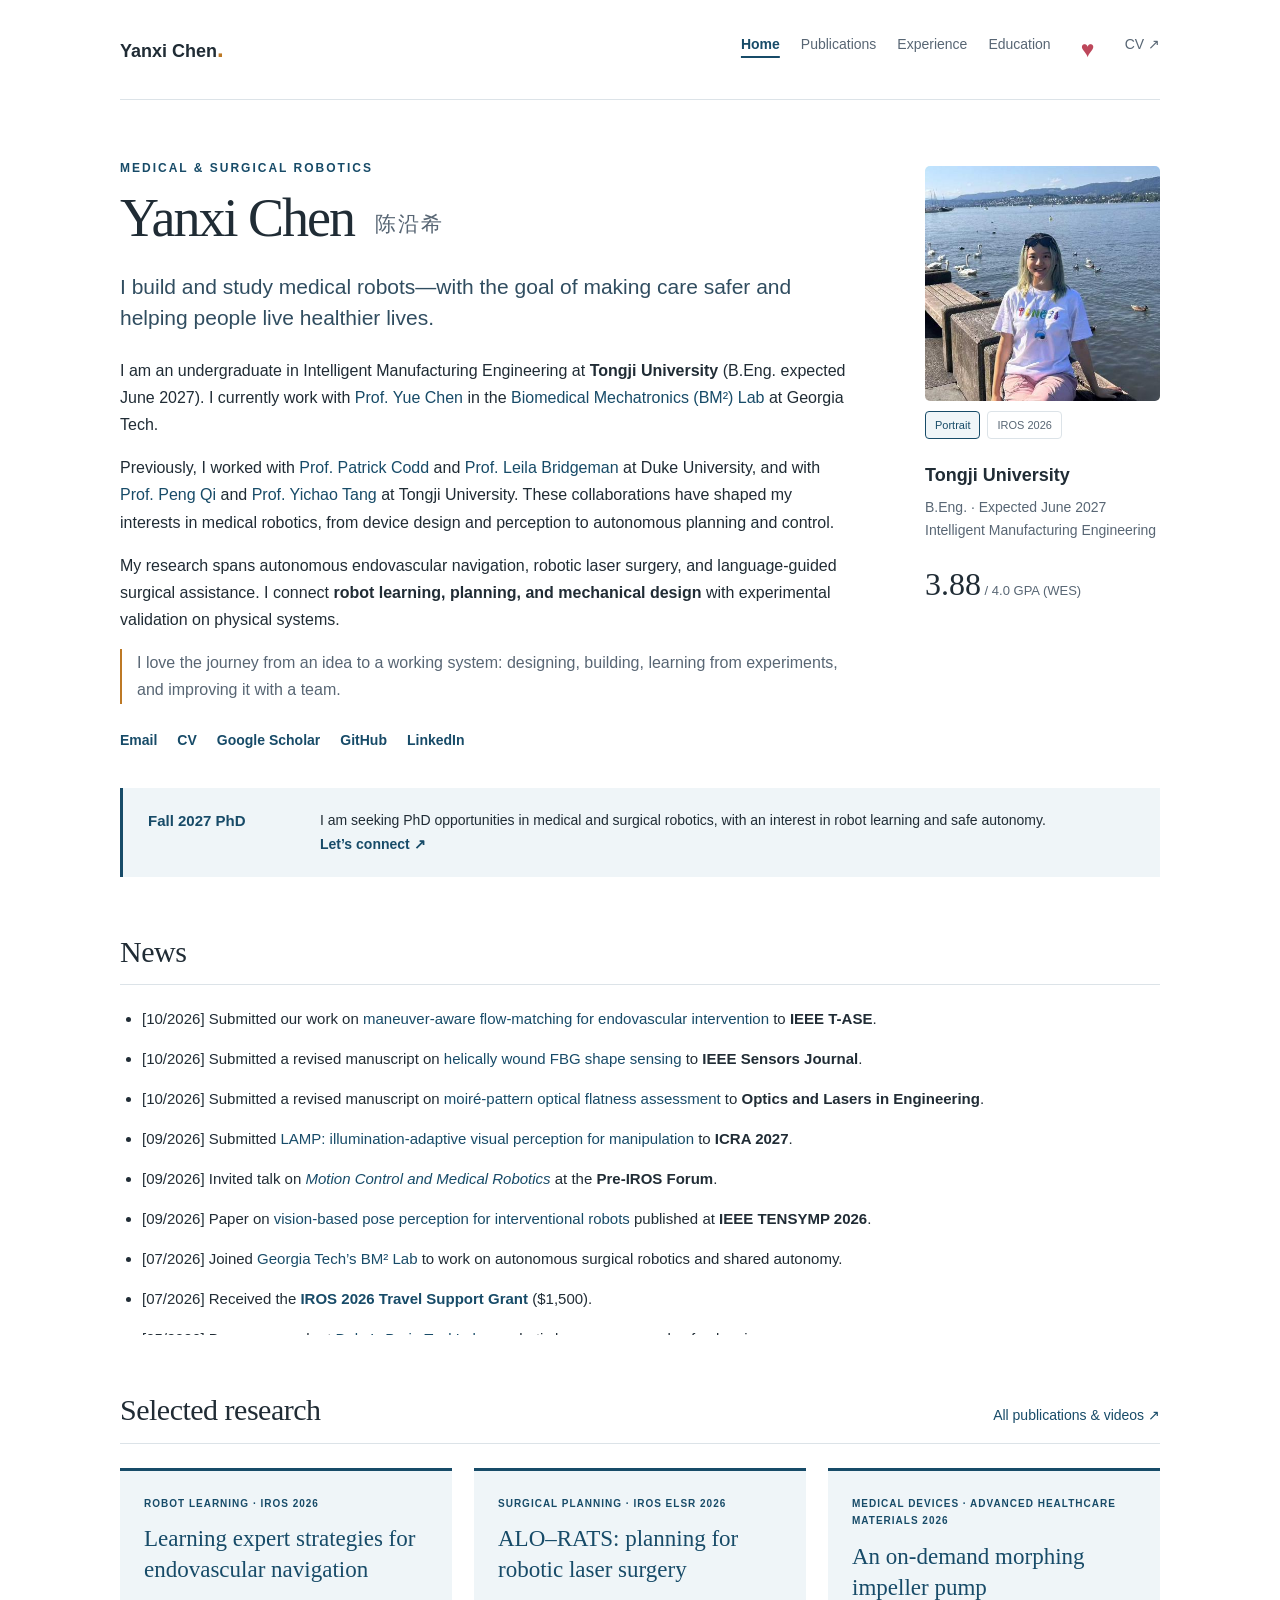
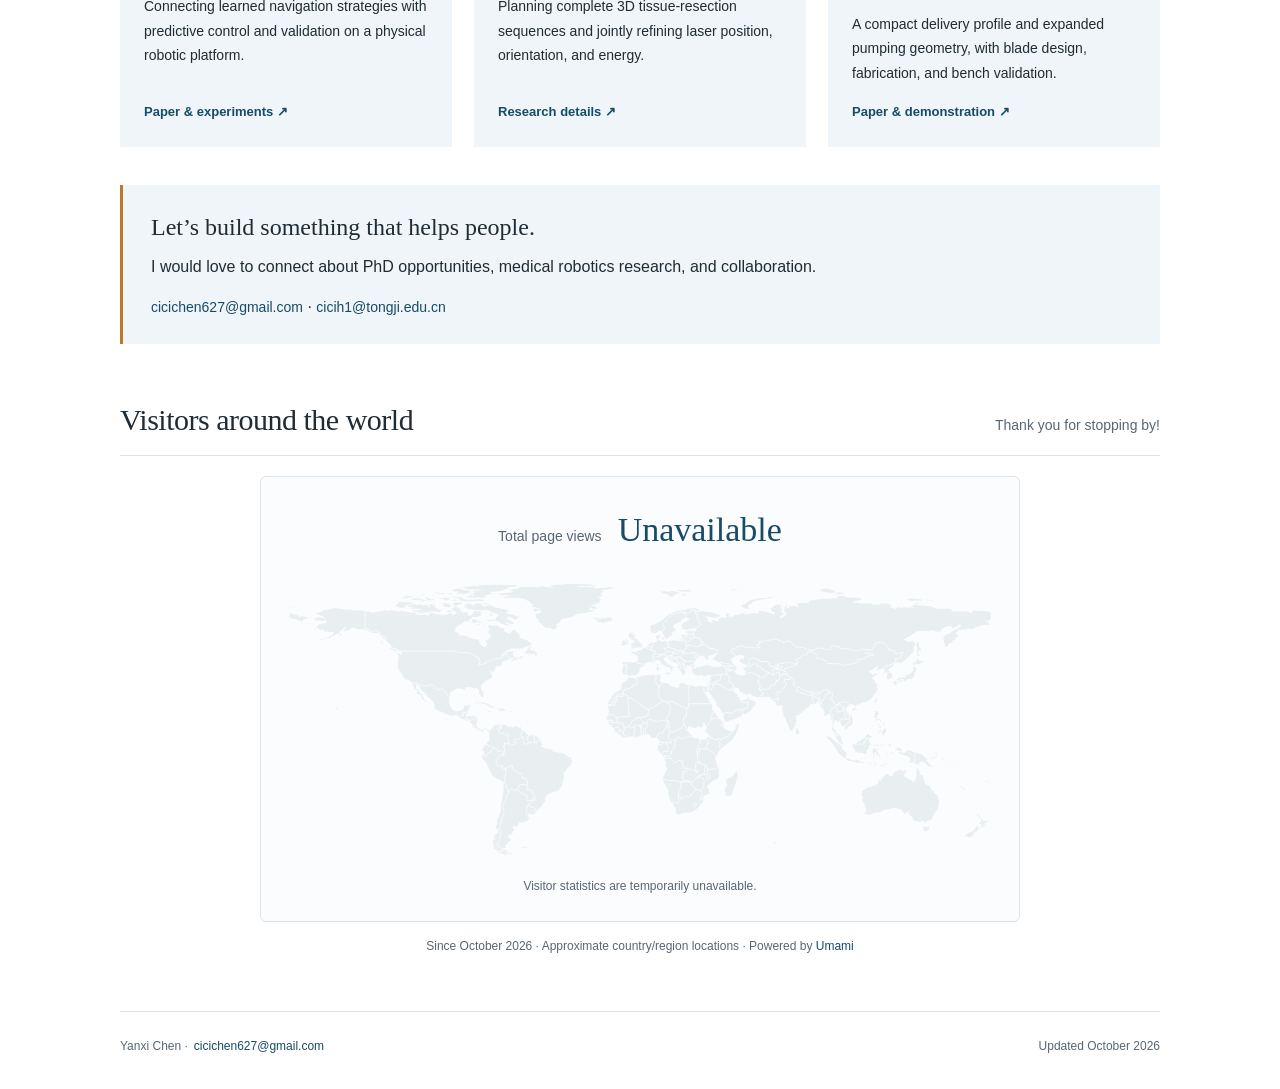
==== commit 045efd82: "Refine personal interests and add conference activities with profile photo switcher" ====
--- a/index.html
+++ b/index.html
@@ -64,7 +64,7 @@
 
     <aside class="profile-note" aria-label="Portrait and academic background">
 
-      <img class="portrait" src="assets/yanxi-chen.png" alt="Yanxi Chen by a lake" width="460" height="460">
+      <div class="portrait-switcher"><div id="portrait-personal" class="portrait-panel"><img class="portrait" src="assets/yanxi-chen.png" alt="Yanxi Chen by a lake" width="460" height="460"></div><div id="portrait-iros" class="portrait-panel" hidden><a href="research.html#conference-activities"><img class="portrait" src="assets/life/iros-2026-pittsburgh.jpg" alt="Yanxi Chen in Pittsburgh during her IROS 2026 conference visit" width="1440" height="1080"></a></div><div class="portrait-controls" role="group" aria-label="Choose a profile photo" hidden><button type="button" aria-controls="portrait-personal" aria-pressed="true">Portrait</button><button type="button" aria-controls="portrait-iros" aria-pressed="false">IROS 2026</button></div></div>
 
       <p class="note-title">Tongji University</p><p>B.Eng. · Expected June 2027<br>Intelligent Manufacturing Engineering</p><p class="gpa">3.88<span> / 4.0 GPA (WES)</span></p>
 
@@ -125,7 +125,7 @@
 <footer class="wrap">Yanxi Chen · <a href="mailto:cicichen627@gmail.com">cicichen627@gmail.com</a><span>Updated October 2026</span></footer><script defer src="assets/navigation.js"></script><script defer src="assets/visitors.js"></script>
 
 <script defer src="assets/news.js"></script>
-</body>
+<script defer src="assets/portrait.js"></script></body>
 
 </html>
 
--- a/style.css
+++ b/style.css
@@ -39,7 +39,13 @@
 
 /* Compact interest cards: original photographs remain available on click. */
 .heart{color:#bd475b}.beyond-nav{display:inline-flex;align-items:center;justify-content:center;min-width:32px;min-height:32px;font-size:23px;line-height:1}.beyond-nav:hover .heart{color:#973449}.page-heart{font-size:.65em;vertical-align:middle}
-.life-grid{display:grid;grid-template-columns:repeat(3,minmax(0,1fr));gap:20px;margin:6px 0 12px}.life-card{border:1px solid var(--line);border-radius:8px;overflow:hidden;background:#fff;scroll-margin-top:24px}.life-thumbnail{height:148px;display:flex;align-items:center;justify-content:center;background:#f4f6f5;padding:10px}.life-thumbnail img{display:block;height:auto;width:auto;max-width:100%;max-height:128px;border-radius:3px}.life-copy{padding:20px}.life-label{font-size:10px;letter-spacing:1.1px;text-transform:uppercase;color:var(--muted);margin:0 0 7px}.life-copy h2{font-size:24px;margin:0 0 12px}.life-copy p:not(.life-label){font-size:14px;line-height:1.75;margin:0 0 12px}.life-copy .life-detail{font-size:12px!important;color:var(--muted)}.life-links{display:flex;gap:14px;flex-wrap:wrap;font-size:12px}.life-album{margin-top:14px;font-size:12px}.life-album summary{cursor:pointer;color:var(--accent)}.life-album>div{display:flex;gap:10px;padding-top:10px;align-items:center}.life-album img{max-width:110px;max-height:85px;width:auto;height:auto}.life-grid+#service .service-layout{grid-template-columns:minmax(0,1fr) 112px;gap:30px}.life-grid+#service .service-photo{padding:6px}.life-grid+#service .service-photo figcaption{font-size:10px}.life-grid+#service .service-lead{font-size:19px}
-@media(max-width:760px){.life-grid{grid-template-columns:1fr}.life-card{display:grid;grid-template-columns:120px minmax(0,1fr)}.life-thumbnail{height:100%;min-height:148px;padding:10px}.life-thumbnail img{max-height:130px}.life-copy{padding:17px}.life-copy h2{font-size:23px}.life-grid+#service .service-layout{grid-template-columns:minmax(0,1fr) 90px;gap:16px}}
+.life-grid{display:grid;grid-template-columns:repeat(2,minmax(0,1fr));gap:24px;margin:6px 0 12px}.life-card{display:grid;grid-template-columns:155px minmax(0,1fr);border:1px solid var(--line);border-radius:8px;overflow:hidden;background:#fff;scroll-margin-top:24px}.life-thumbnail{height:100%;min-height:230px;display:flex;align-items:center;justify-content:center;background:#f4f6f5;padding:10px}.life-thumbnail img{display:block;height:auto;width:auto;max-width:100%;max-height:205px;border-radius:3px}.life-copy{padding:20px}.life-label{font-size:10px;letter-spacing:1.1px;text-transform:uppercase;color:var(--muted);margin:0 0 7px}.life-copy h2{font-size:24px;margin:0 0 12px}.life-copy p:not(.life-label){font-size:14px;line-height:1.75;margin:0 0 12px}.life-copy .life-detail{font-size:12px!important;color:var(--muted)}.life-links{display:flex;gap:14px;flex-wrap:wrap;font-size:12px}.life-album{margin-top:14px;font-size:12px}.life-album summary{cursor:pointer;color:var(--accent)}.life-album>div{display:flex;gap:10px;padding-top:10px;align-items:center}.life-album img{max-width:110px;max-height:85px;width:auto;height:auto}.life-grid+#service .service-layout{grid-template-columns:minmax(0,1fr) 112px;gap:30px}.life-grid+#service .service-photo{padding:6px}.life-grid+#service .service-photo figcaption{font-size:10px}.life-grid+#service .service-lead{font-size:19px}
+@media(max-width:900px){.life-grid{grid-template-columns:1fr}.life-card{display:grid;grid-template-columns:155px minmax(0,1fr)}.life-thumbnail{height:100%;min-height:148px;padding:10px}.life-thumbnail img{max-height:185px}.life-copy{padding:17px}.life-copy h2{font-size:23px}.life-grid+#service .service-layout{grid-template-columns:minmax(0,1fr) 90px;gap:16px}}
 @media(max-width:380px){.life-card{grid-template-columns:95px minmax(0,1fr)}.life-copy{padding:14px}.life-copy h2{font-size:21px}.life-grid+#service .service-layout{grid-template-columns:1fr}.life-grid+#service .service-photo{max-width:100px}}
-`n.page-intro + #education{padding-top:0}
+
+.page-intro + #education{padding-top:0}
+
+@media(min-width:901px){#f1-volunteering .life-thumbnail{padding:8px}}
+
+.portrait-switcher{margin-bottom:22px}.portrait-panel[hidden],.portrait-controls[hidden]{display:none}.portrait-panel .portrait{width:235px;height:235px;object-fit:cover;margin:0}.portrait-controls{display:flex;gap:7px;margin-top:10px}.portrait-controls button{font:inherit;font-size:11px;padding:4px 9px;border:1px solid var(--line);border-radius:4px;background:white;color:var(--muted);cursor:pointer}.portrait-controls button[aria-pressed="true"]{color:var(--accent);background:var(--pale);border-color:var(--accent)}.portrait-controls button:focus-visible{outline:2px solid var(--accent);outline-offset:3px}.conference-layout{display:grid;grid-template-columns:minmax(0,1fr) 240px;gap:40px;align-items:start;margin-top:24px}.conference-layout figure{margin:0}.conference-layout img{width:100%;height:auto;border-radius:5px}.conference-layout figcaption{font-size:12px;color:var(--muted);margin-top:8px}.conference-layout .service-list{margin:0}
+@media(max-width:760px){.portrait-panel .portrait{width:160px;height:160px}.portrait-switcher{margin-bottom:0}.conference-layout{grid-template-columns:1fr;gap:20px}.conference-layout figure{max-width:240px}}
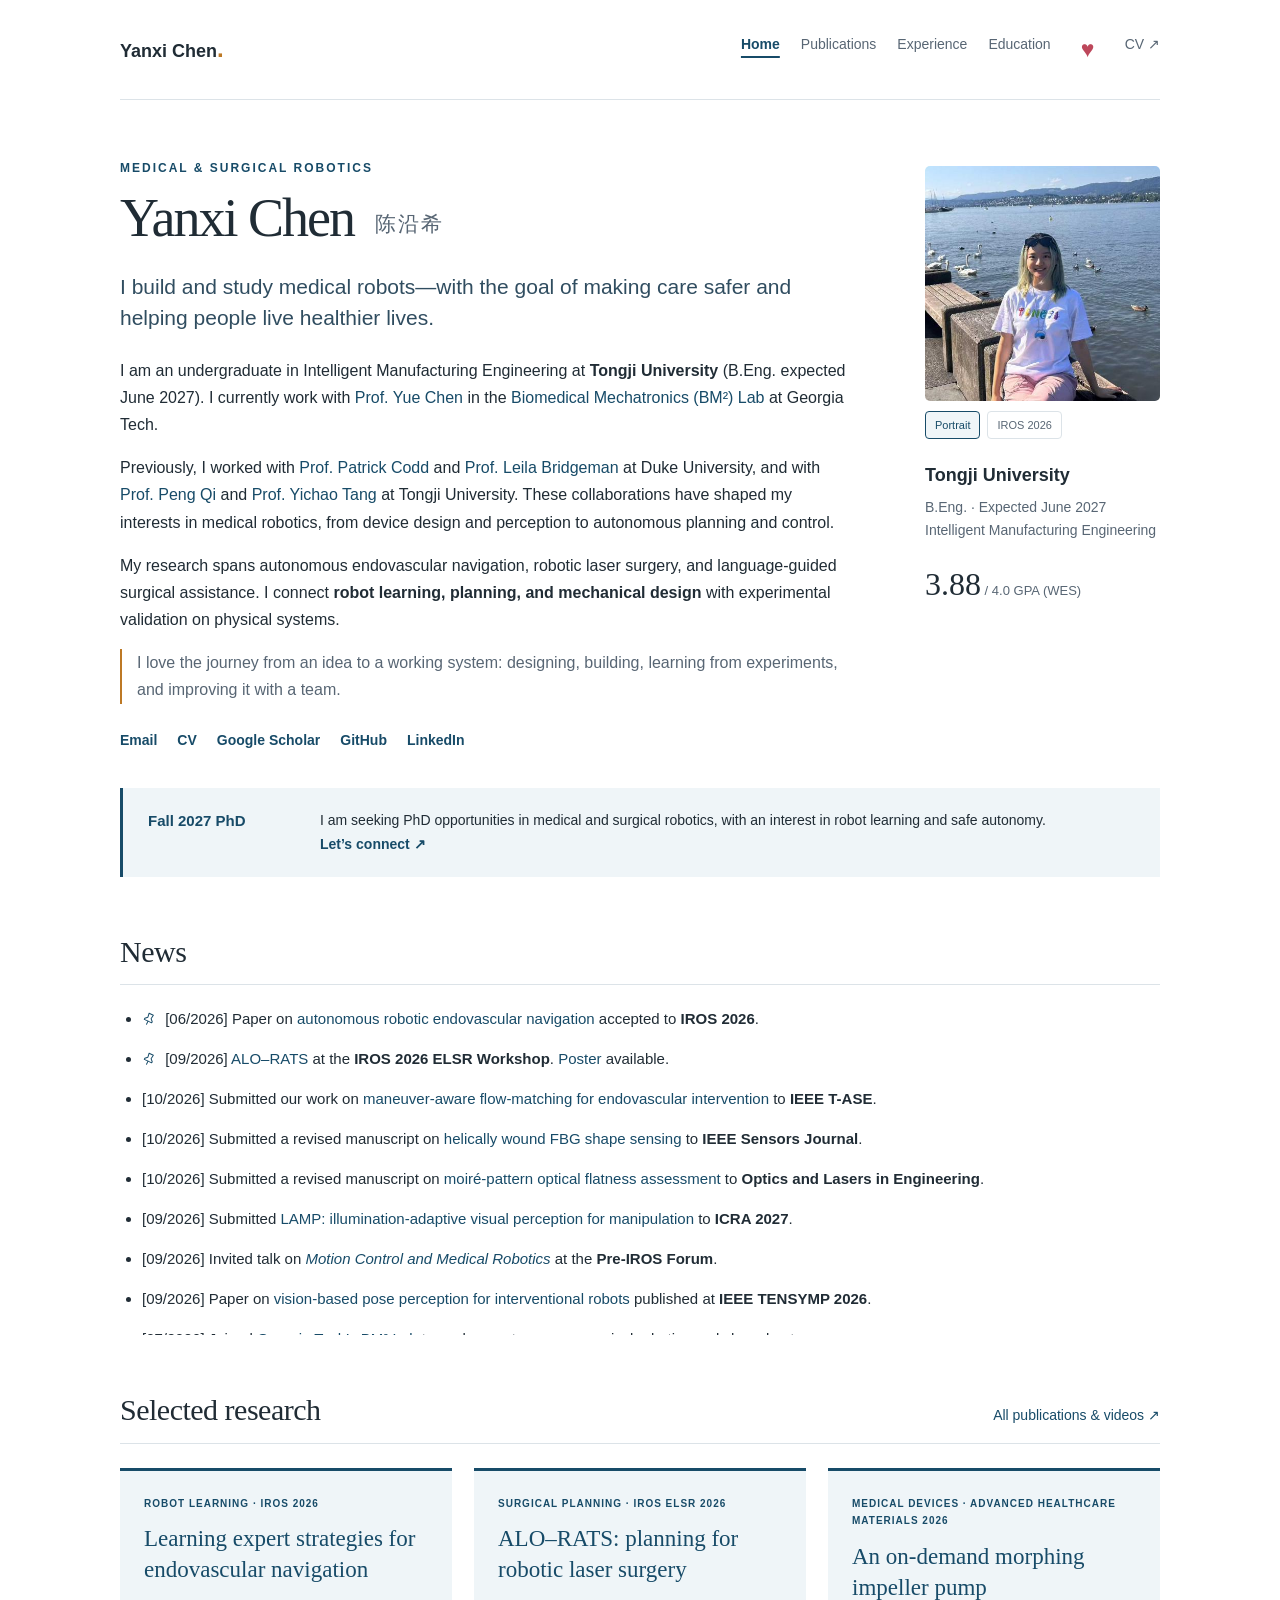
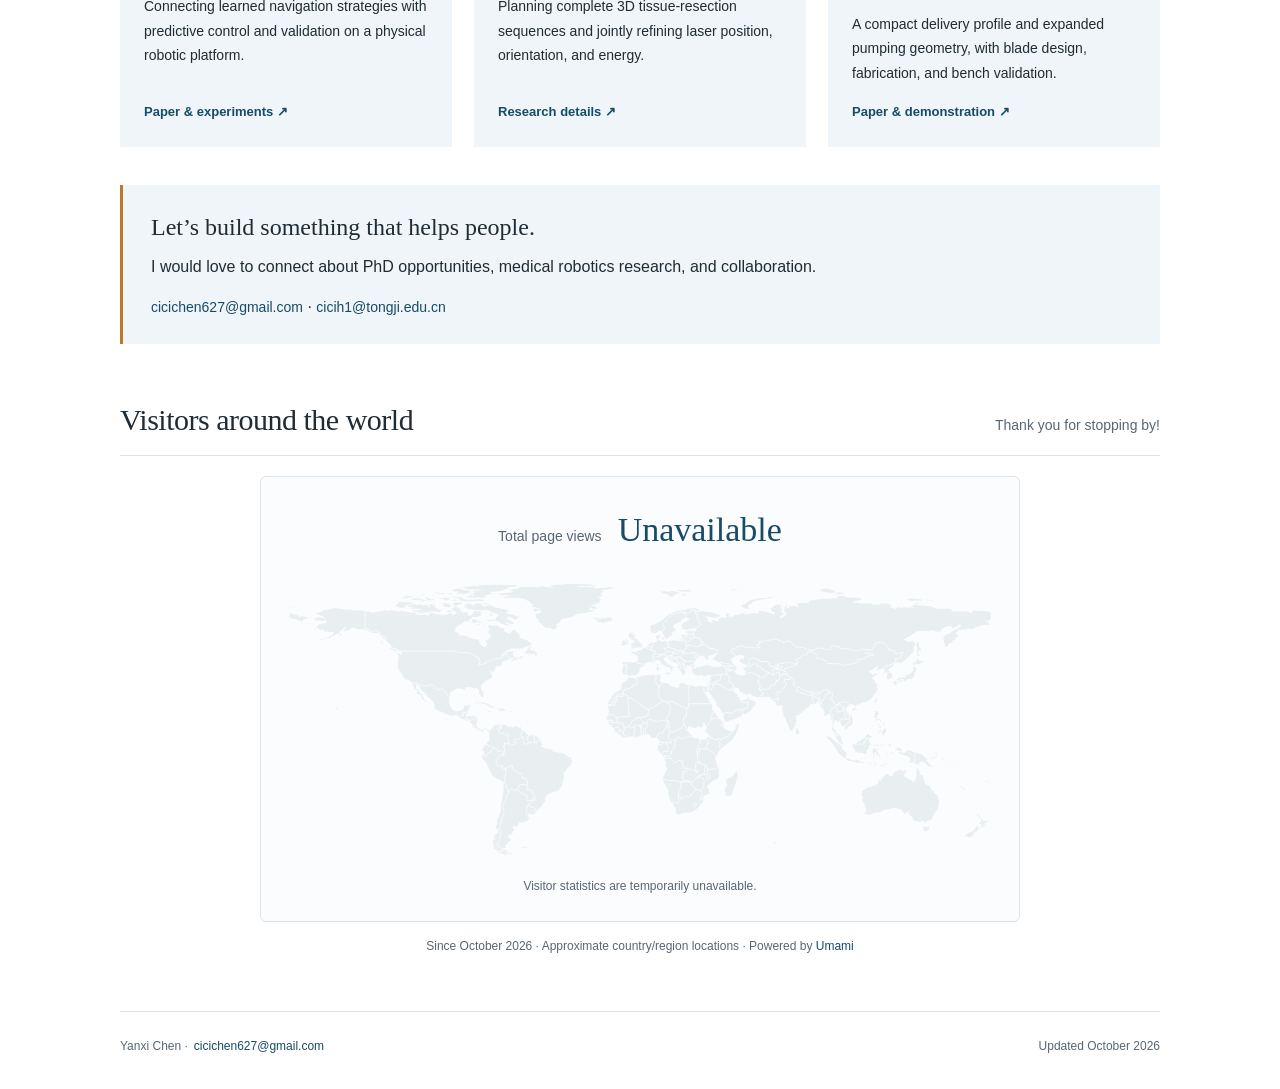
==== commit 9af95c9b: "Pin first-author IROS news and confirm acceptance and workshop dates" ====
--- a/index.html
+++ b/index.html
@@ -71,6 +71,8 @@
     </aside>
 
   </section><div class="application"><strong>Fall 2027 PhD</strong><p>I am seeking PhD opportunities in medical and surgical robotics, with an interest in robot learning and safe autonomy. <a href="mailto:cicichen627@gmail.com">Let’s connect <span aria-hidden="true">↗</span></a></p></div><section id="news" class="section" aria-labelledby="news-title"><div class="section-heading"><h2 id="news-title">News</h2></div><div class="news-scroll" tabindex="0" role="region" aria-label="Research news; scroll for more updates"><ul class="news-list">
+<li data-pin-order="1"><span class="news-pin" role="img" aria-label="Pinned news" title="Pinned"><svg viewBox="0 0 24 24" width="14" height="14" fill="none" stroke="currentColor" stroke-width="1.7" stroke-linecap="round" stroke-linejoin="round" aria-hidden="true"><path d="M8 3h8l-1 7 4 4v2H5v-2l4-4-1-7Z"/><path d="M12 16v6"/></svg></span> <time datetime="2026-06">[06/2026]</time> Paper on <a href="research.html#endovascular">autonomous robotic endovascular navigation</a> accepted to <strong>IROS 2026</strong>.</li>
+<li data-pin-order="2"><span class="news-pin" role="img" aria-label="Pinned news" title="Pinned"><svg viewBox="0 0 24 24" width="14" height="14" fill="none" stroke="currentColor" stroke-width="1.7" stroke-linecap="round" stroke-linejoin="round" aria-hidden="true"><path d="M8 3h8l-1 7 4 4v2H5v-2l4-4-1-7Z"/><path d="M12 16v6"/></svg></span> <time datetime="2026-09">[09/2026]</time> <a href="research.html#alo-rats">ALO–RATS</a> at the <strong>IROS 2026 ELSR Workshop</strong>. <a href="assets/posters/alo-rats-iros-2026.pdf">Poster</a> available.</li>
 <li><time datetime="2026-10">[10/2026]</time> Submitted our work on <a href="research.html#flow-matching">maneuver-aware flow-matching for endovascular intervention</a> to <strong>IEEE T-ASE</strong>.</li>
 <li><time datetime="2026-10">[10/2026]</time> Submitted a revised manuscript on <a href="research.html#fiber-sensing">helically wound FBG shape sensing</a> to <strong>IEEE Sensors Journal</strong>.</li>
 <li><time datetime="2026-10">[10/2026]</time> Submitted a revised manuscript on <a href="research.html#optical-inspection">moiré-pattern optical flatness assessment</a> to <strong>Optics and Lasers in Engineering</strong>.</li>
@@ -82,8 +84,8 @@
 <li><time datetime="2026-05">[05/2026]</time> Began research at <a href="experience.html#duke">Duke’s Brain Tool Lab</a> on robotic laser surgery and safe planning.</li>
 <li><time datetime="2026-04">[04/2026]</time> Served as a reviewer for <a href="research.html#reviewer-service"><strong>IROS 2026</strong></a>.</li>
 <li><time datetime="2026-02">[02/2026]</time> Paper on <a href="research.html#morphing-impeller">an on-demand morphing impeller pump</a> published in <strong>Advanced Healthcare Materials</strong>.</li>
-<li><time datetime="2026">[2026]</time> Paper on <a href="research.html#endovascular">autonomous robotic endovascular navigation</a> accepted to <strong>IROS 2026</strong>.</li>
-<li><time datetime="2026">[2026]</time> <a href="research.html#alo-rats">ALO–RATS</a> at the <strong>IROS 2026 ELSR Workshop</strong>. <a href="assets/posters/alo-rats-iros-2026.pdf">Poster</a> available.</li>
+
+
 <li><time datetime="2025-09">[09/2025]</time> Joined <a href="experience.html#tongji-medical-robotics">Prof. Peng Qi’s Medical Robotics Lab at Tongji University</a> to work on autonomous endovascular robotics.</li>
 <li><time datetime="2023-12">[12/2023]</time> Joined <a href="experience.html#tongji-bionach">Prof. Yichao Tang’s BioNACH Lab at Tongji University</a> to work on medical devices and interventional robotics.</li>
 </ul></div></section><section id="selected-research" class="section" aria-labelledby="selected-research-title">
--- a/style.css
+++ b/style.css
@@ -49,3 +49,5 @@
 
 .portrait-switcher{margin-bottom:22px}.portrait-panel[hidden],.portrait-controls[hidden]{display:none}.portrait-panel .portrait{width:235px;height:235px;object-fit:cover;margin:0}.portrait-controls{display:flex;gap:7px;margin-top:10px}.portrait-controls button{font:inherit;font-size:11px;padding:4px 9px;border:1px solid var(--line);border-radius:4px;background:white;color:var(--muted);cursor:pointer}.portrait-controls button[aria-pressed="true"]{color:var(--accent);background:var(--pale);border-color:var(--accent)}.portrait-controls button:focus-visible{outline:2px solid var(--accent);outline-offset:3px}.conference-layout{display:grid;grid-template-columns:minmax(0,1fr) 240px;gap:40px;align-items:start;margin-top:24px}.conference-layout figure{margin:0}.conference-layout img{width:100%;height:auto;border-radius:5px}.conference-layout figcaption{font-size:12px;color:var(--muted);margin-top:8px}.conference-layout .service-list{margin:0}
 @media(max-width:760px){.portrait-panel .portrait{width:160px;height:160px}.portrait-switcher{margin-bottom:0}.conference-layout{grid-template-columns:1fr;gap:20px}.conference-layout figure{max-width:240px}}
+
+.news-pin{display:inline-flex;align-items:center;color:var(--accent);margin-right:5px;vertical-align:-2px}.news-pin svg{display:block;transform:rotate(25deg)}
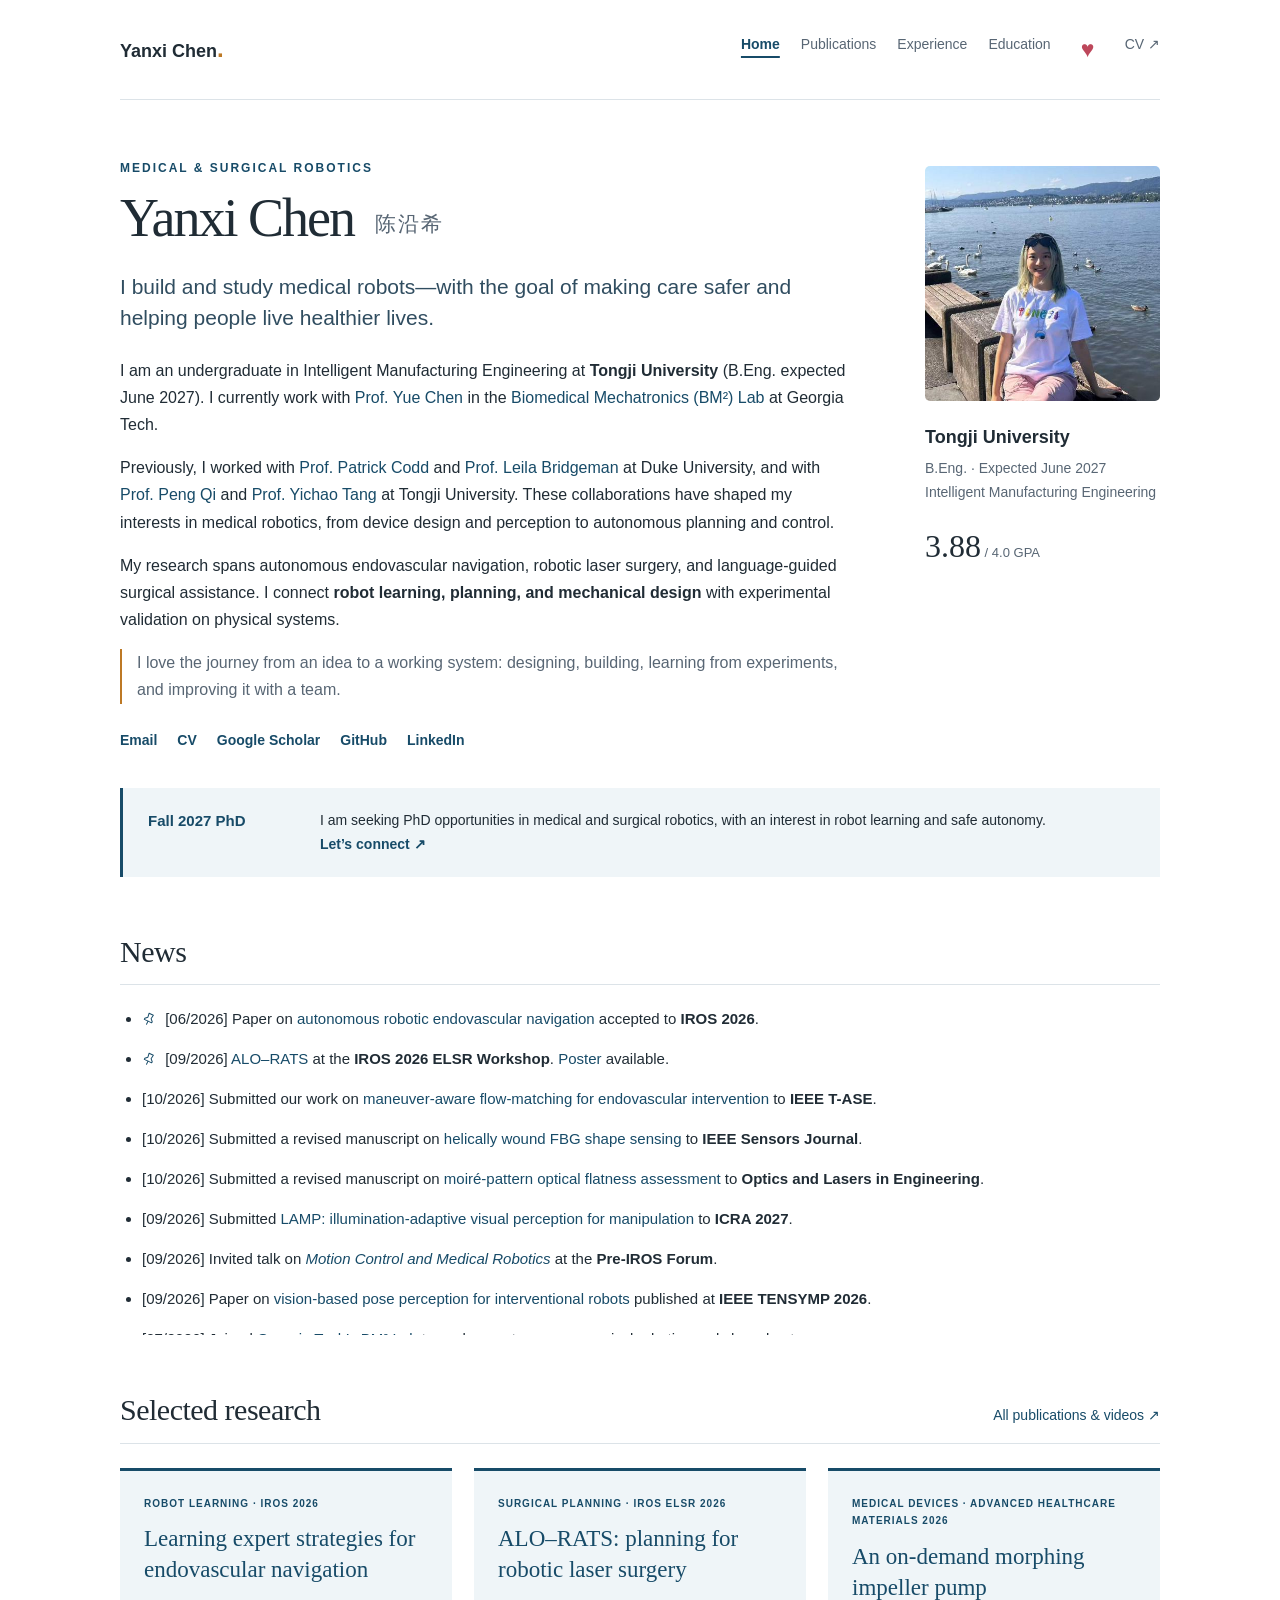
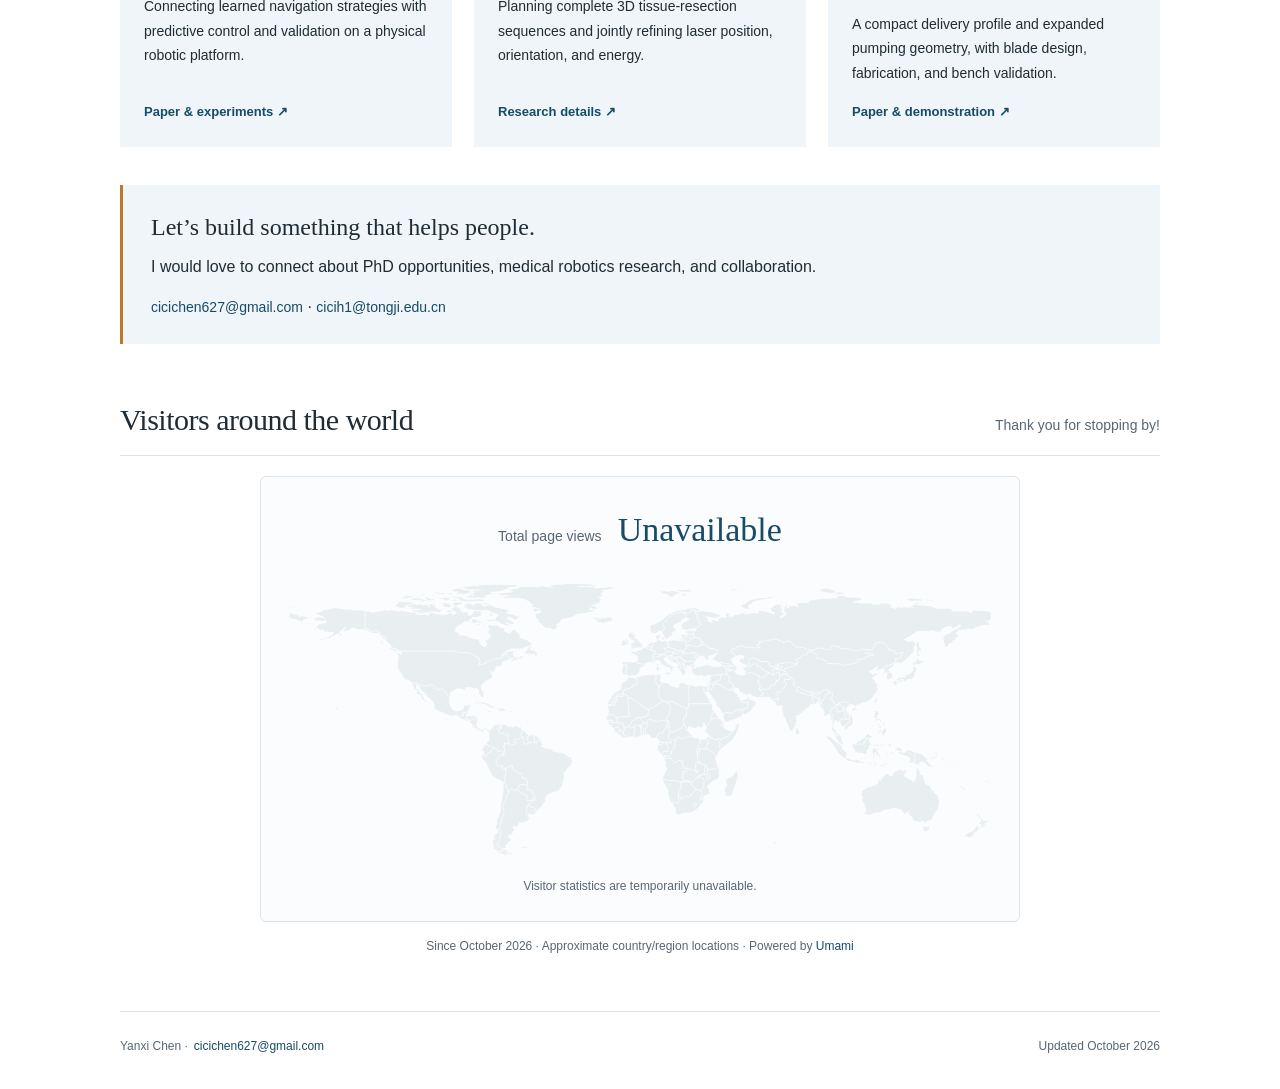
==== commit e48ebb28: "Rotate profile photos every 30 seconds and simplify GPA presentation" ====
--- a/index.html
+++ b/index.html
@@ -64,9 +64,9 @@
 
     <aside class="profile-note" aria-label="Portrait and academic background">
 
-      <div class="portrait-switcher"><div id="portrait-personal" class="portrait-panel"><img class="portrait" src="assets/yanxi-chen.png" alt="Yanxi Chen by a lake" width="460" height="460"></div><div id="portrait-iros" class="portrait-panel" hidden><a href="research.html#conference-activities"><img class="portrait" src="assets/life/iros-2026-pittsburgh.jpg" alt="Yanxi Chen in Pittsburgh during her IROS 2026 conference visit" width="1440" height="1080"></a></div><div class="portrait-controls" role="group" aria-label="Choose a profile photo" hidden><button type="button" aria-controls="portrait-personal" aria-pressed="true">Portrait</button><button type="button" aria-controls="portrait-iros" aria-pressed="false">IROS 2026</button></div></div>
+      <div class="portrait-switcher"><div id="portrait-personal" class="portrait-panel"><img class="portrait" src="assets/yanxi-chen.png" alt="Yanxi Chen by a lake" width="460" height="460"></div><div id="portrait-iros" class="portrait-panel" hidden><a href="research.html#conference-activities"><img class="portrait" src="assets/life/iros-2026-pittsburgh.jpg" alt="Yanxi Chen in Pittsburgh during her IROS 2026 conference visit" width="1440" height="1080"></a></div></div>
 
-      <p class="note-title">Tongji University</p><p>B.Eng. · Expected June 2027<br>Intelligent Manufacturing Engineering</p><p class="gpa">3.88<span> / 4.0 GPA (WES)</span></p>
+      <p class="note-title">Tongji University</p><p>B.Eng. · Expected June 2027<br>Intelligent Manufacturing Engineering</p><p class="gpa">3.88<span> / 4.0 GPA</span></p>
 
     </aside>
 
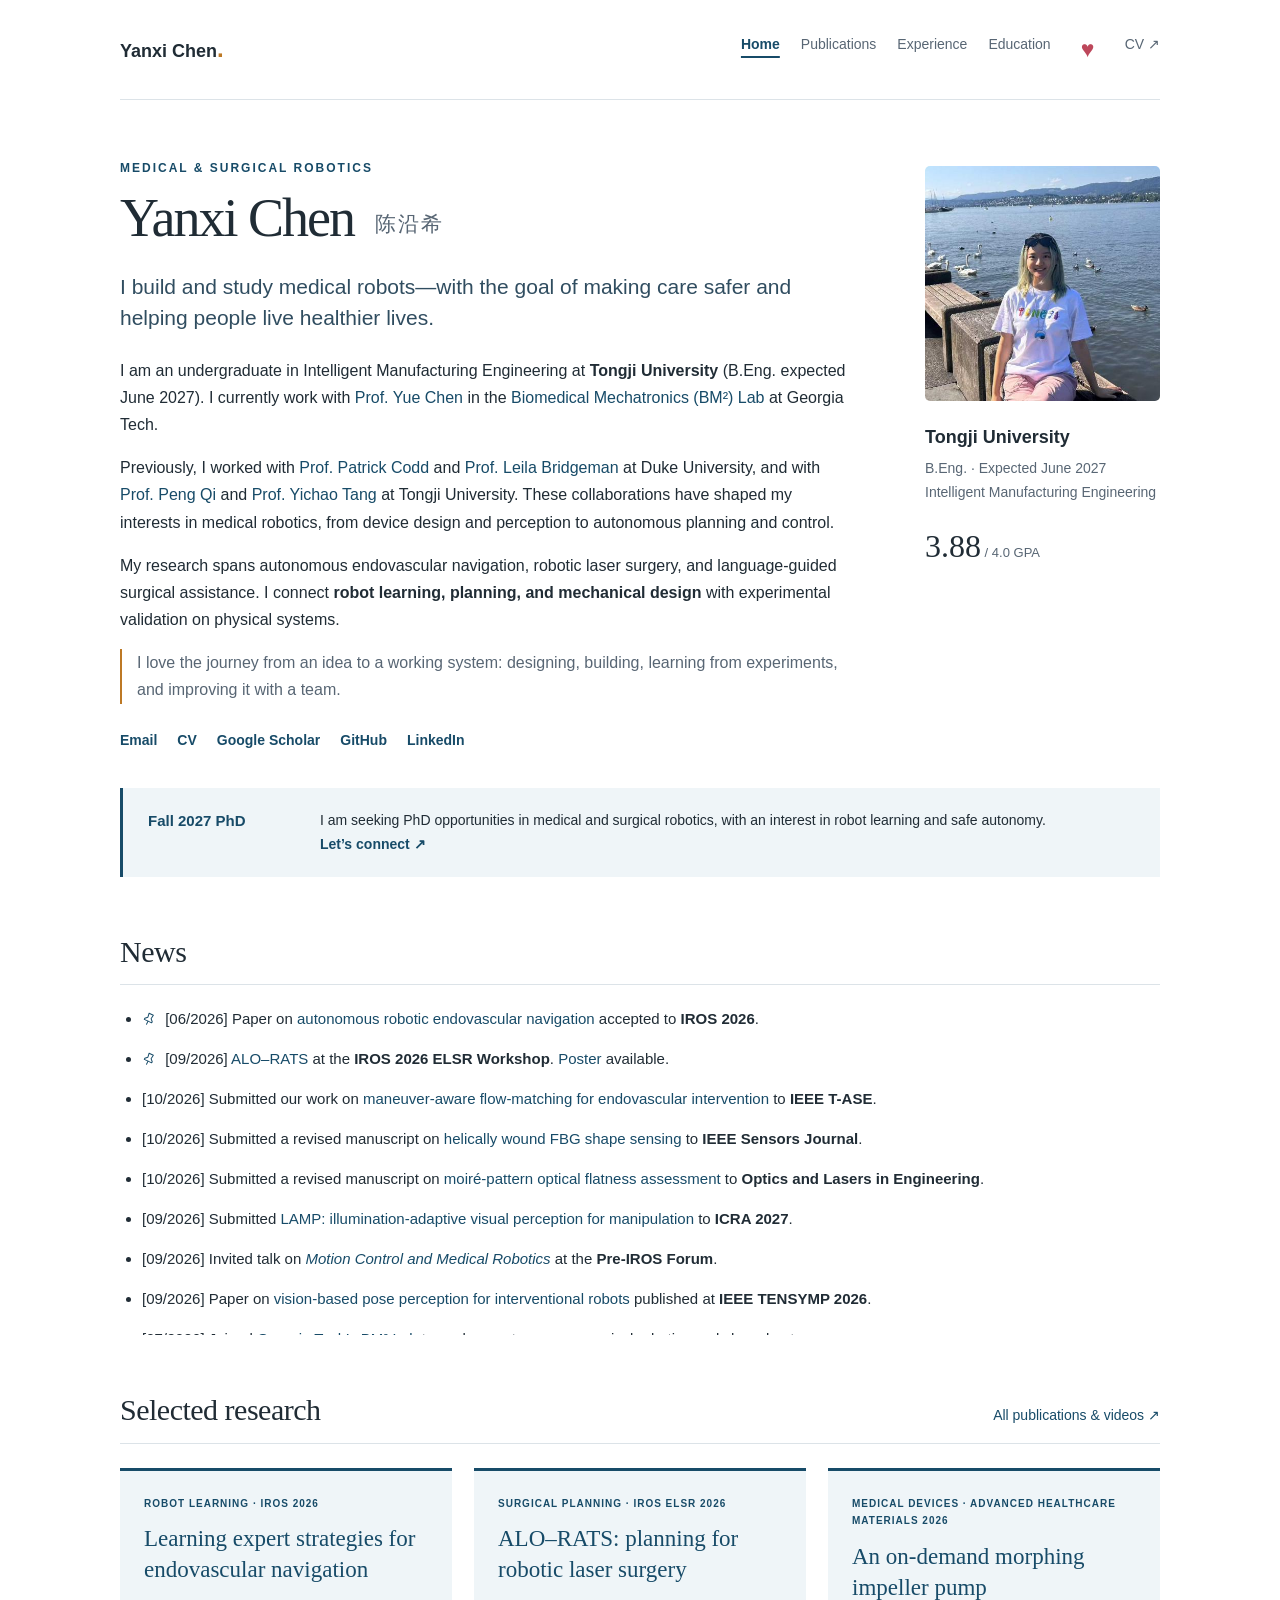
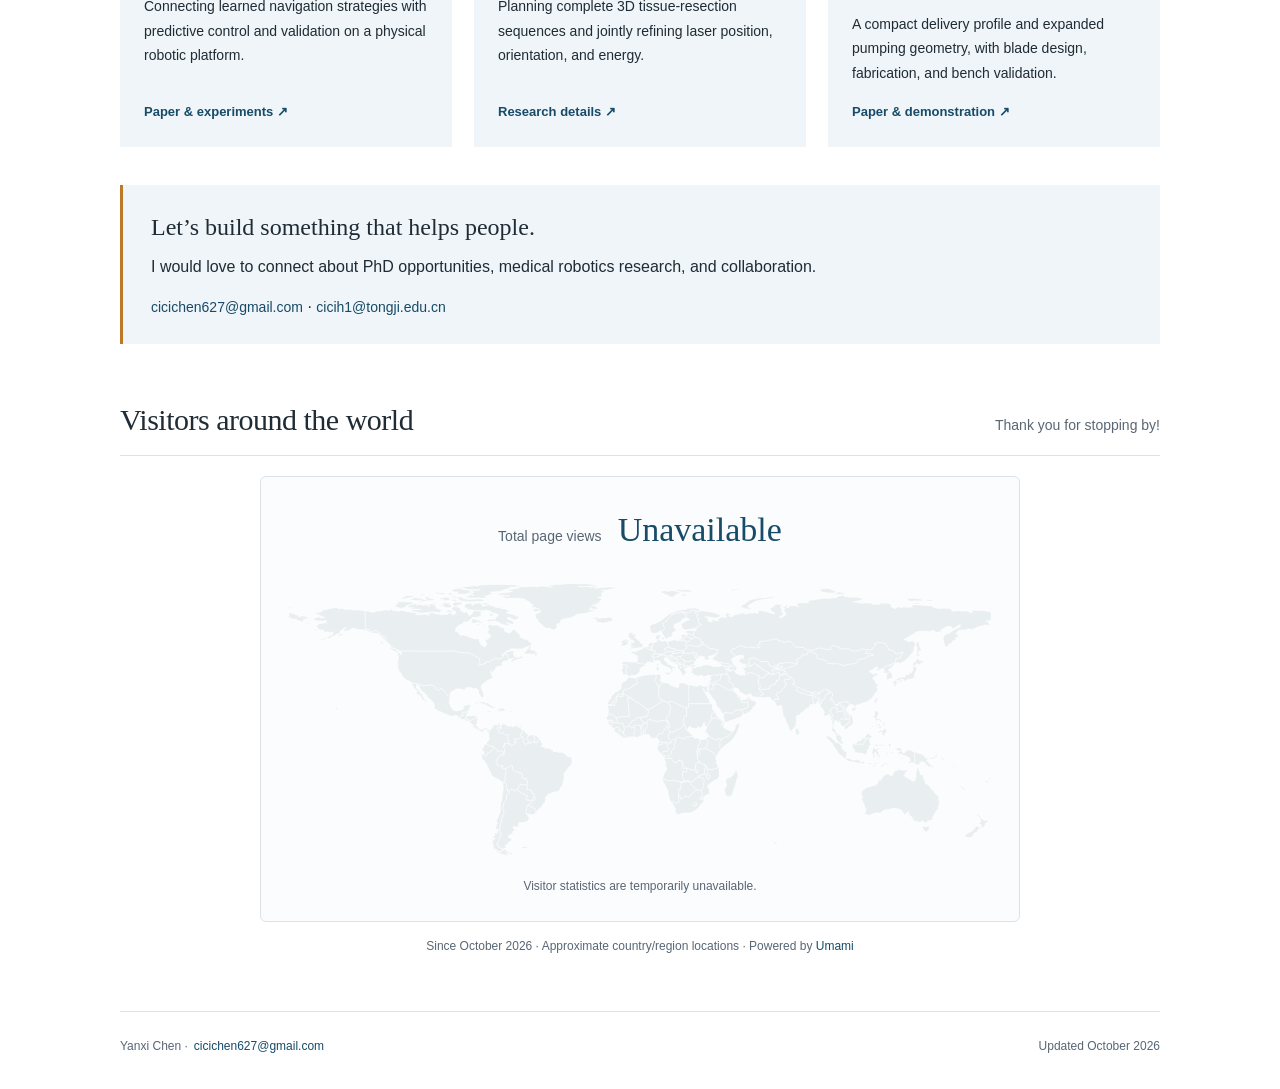
==== commit 4ec01bb5: "Combine CN and TW map geometry and visitor counts under China" ====
--- a/index.html
+++ b/index.html
@@ -110,7 +110,7 @@
 
       <p class="visitor-total"><span>Total page views</span><strong id="visitor-total" aria-live="polite">—</strong></p>
 
-      <svg class="visitor-world-map" viewBox="0 0 900 363" role="img" aria-labelledby="world-map-title world-map-description"><title id="world-map-title">Visitor locations</title><desc id="world-map-description">Countries with recorded visits are highlighted. Approximate locations are provided by Umami.</desc><g><path data-country="AF" d="M603.0,123.4L605.6,124.3L607.5,124.0L608.0,122.9L610.0,122.5L611.4,121.7L611.9,119.7L614.0,119.2L614.4,118.3L615.5,119.0L616.3,119.1L617.7,119.1L619.6,119.6L620.3,119.9L622.1,119.1L623.0,119.6L623.8,118.5L625.3,118.5L625.7,118.2L625.9,117.2L627.0,116.3L628.4,116.9L628.1,117.6L628.9,117.7L628.6,119.8L629.6,120.7L630.5,120.1L631.6,119.9L633.2,118.8L634.9,118.9L637.5,119.0L637.9,119.7L636.4,119.9L635.2,120.4L632.3,120.7L629.6,121.2L628.2,122.3L628.7,123.4L629.0,124.6L627.8,125.7L627.9,126.6L627.2,127.5L624.8,127.4L625.8,129.1L624.2,129.7L623.2,131.2L623.3,132.7L622.3,133.4L621.4,133.2L619.5,133.5L619.2,134.2L617.3,134.2L616.0,135.7L615.9,137.8L612.6,138.8L610.9,138.6L610.4,139.1L608.9,138.8L606.4,139.2L602.2,137.9L604.5,135.7L604.2,134.1L602.4,133.6L602.2,132.0L601.3,130.0L602.4,128.7L601.3,128.3L602.0,126.5L603.0,123.4Z"><title>Afghanistan</title></path><path data-country="AO" d="M490.8,227.2L491.4,229.1L492.2,230.6L492.7,231.4L493.7,232.7L495.3,232.5L496.2,232.1L497.5,232.5L497.9,231.8L498.5,230.4L500.1,230.3L500.2,229.9L501.5,229.8L501.3,230.7L504.3,230.7L504.4,232.3L504.9,233.3L504.5,234.8L504.7,236.3L505.5,237.2L505.4,240.2L506.0,240.0L507.1,240.0L508.6,239.7L509.8,239.8L510.0,240.6L509.8,241.8L510.2,243.0L509.8,243.9L510.0,244.8L504.8,244.7L504.7,252.7L506.4,254.7L508.0,256.3L503.4,257.3L497.4,257.0L495.7,255.8L485.5,255.9L485.1,256.1L483.7,254.9L482.0,254.9L480.5,255.3L479.3,255.8L479.1,254.2L479.4,252.0L480.3,249.7L480.4,248.6L481.3,246.4L481.8,245.3L483.3,243.7L484.1,242.6L484.3,240.7L484.2,239.3L483.5,238.4L482.8,236.9L482.2,235.4L482.3,234.9L483.1,233.9L482.3,231.5L481.8,229.8L480.6,228.2L480.8,227.8L481.8,227.4L482.6,227.5L483.4,227.2L490.8,227.2ZM481.1,226.7L480.5,227.0L479.8,225.1L480.8,224.0L481.6,223.6L482.5,224.5L481.6,225.0L481.2,225.6L481.1,226.7Z"><title>Angola</title></path><path data-country="AL" d="M501.5,107.9L501.2,108.7L501.5,109.8L502.6,110.4L502.5,111.0L501.7,111.4L501.5,112.2L500.4,113.4L499.9,113.3L499.9,112.7L498.5,111.9L498.3,110.7L498.5,109.0L498.9,108.2L498.4,107.8L498.3,107.0L499.3,105.8L499.5,106.2L500.2,106.0L500.7,106.7L501.3,107.0L501.5,107.9Z"><title>Albania</title></path><path data-country="AE" d="M578.9,151.9L579.4,151.8L579.5,152.5L581.4,152.1L583.5,152.1L585.0,152.2L586.7,150.5L588.6,148.9L590.2,147.4L590.7,148.2L591.0,150.2L589.7,150.2L589.5,151.8L590.0,152.2L588.8,152.7L588.8,153.7L588.1,154.7L588.0,155.7L587.5,156.3L580.0,155.0L579.0,152.5L578.9,151.9Z"><title>United Arab Emirates</title></path><path data-country="AR" d="M286.2,350.5L283.9,350.6L282.6,349.7L281.1,349.7L278.4,349.7L278.4,344.1L279.4,345.2L280.6,347.1L283.9,348.6L287.4,349.2L286.2,350.5ZM287.6,267.7L289.1,269.5L290.0,267.5L292.9,267.6L293.3,268.1L297.9,272.2L299.9,272.6L303.0,274.4L305.6,275.4L305.9,276.5L303.5,280.3L306.0,281.0L308.8,281.4L310.8,281.0L313.0,279.1L313.4,276.8L314.7,276.4L315.9,277.8L315.9,279.8L313.8,281.2L312.1,282.2L309.3,284.6L305.9,288.0L305.3,290.0L304.6,292.6L304.7,295.1L304.1,295.7L303.9,297.3L303.8,298.6L306.9,300.7L306.6,302.4L308.2,303.5L308.0,304.8L305.6,308.0L301.9,309.3L296.9,309.8L294.2,309.6L294.7,311.1L294.2,312.9L294.6,314.2L293.1,315.1L290.6,315.4L288.2,314.5L287.2,315.2L287.6,317.6L289.2,318.4L290.6,317.6L291.4,318.9L289.1,319.7L287.0,321.2L286.7,323.8L286.1,325.1L283.7,325.1L281.8,326.4L281.0,328.3L283.5,330.1L285.9,330.6L285.0,332.8L282.1,334.2L280.5,337.2L278.2,338.2L277.2,339.3L278.0,341.9L279.6,343.4L278.6,343.2L276.3,342.9L270.2,342.5L269.2,341.1L269.2,339.2L267.6,339.4L266.7,338.4L266.5,335.8L268.4,334.7L269.2,333.1L268.9,331.8L270.2,329.7L271.1,326.4L270.9,324.9L271.9,324.5L271.7,323.5L270.5,323.0L271.3,322.0L270.2,321.0L269.6,318.1L270.6,317.6L270.2,314.6L270.8,312.0L271.5,309.8L273.0,308.9L272.2,306.4L272.2,304.1L274.1,302.5L274.0,300.4L275.5,298.0L275.5,295.7L274.8,295.2L273.7,290.9L275.2,288.3L275.0,285.9L275.9,283.6L277.5,281.3L279.3,279.7L278.5,278.8L279.0,278.0L279.0,273.8L281.7,272.6L282.5,270.0L282.2,269.3L284.3,267.1L287.6,267.7Z"><title>Argentina</title></path><path data-country="AM" d="M559.0,109.8L562.4,109.4L562.9,110.0L563.9,110.5L563.4,111.1L564.7,112.0L564.0,112.8L565.1,113.4L566.2,113.8L566.3,115.6L565.4,115.6L564.3,114.2L564.3,113.8L563.2,113.8L562.5,113.1L562.0,113.2L561.0,112.5L559.1,111.9L559.4,110.6L559.0,109.8Z"><title>Armenia</title></path><path data-country="TF" d="M622.3,334.1L623.9,334.9L626.3,335.2L626.4,335.6L625.7,336.8L621.9,336.9L621.8,335.6L622.2,334.6L622.3,334.1Z"><title>French Southern and Antarctic Lands</title></path><path data-country="AU" d="M813.5,314.5L815.9,315.3L817.3,315.0L819.2,314.5L820.7,314.7L820.9,317.7L820.0,318.5L819.8,320.5L818.9,319.8L817.2,321.6L816.7,321.5L815.1,321.4L813.6,319.2L813.2,317.6L811.8,315.4L811.9,314.3L813.5,314.5ZM808.9,246.9L809.8,248.9L811.4,247.9L812.2,249.0L813.4,250.0L813.2,251.1L813.7,253.2L814.1,254.5L814.7,254.8L815.4,256.9L815.2,258.2L816.0,259.9L818.7,261.2L820.4,262.4L822.1,263.5L821.8,264.1L823.2,265.7L824.2,268.4L825.2,267.8L826.2,268.9L826.8,268.5L827.2,271.2L829.0,272.7L830.2,273.6L832.1,275.7L832.8,277.7L832.9,279.1L832.7,280.7L833.9,282.8L833.8,285.0L833.3,286.1L832.7,288.4L832.7,289.8L832.2,291.6L831.1,293.9L829.3,295.1L828.4,297.0L827.5,298.3L826.8,300.4L825.8,301.7L825.2,303.6L824.9,305.3L825.0,306.1L823.6,306.9L820.8,307.0L818.5,308.0L817.3,309.0L815.8,310.1L813.7,309.0L812.2,308.5L812.6,307.2L811.2,307.7L809.0,309.5L806.9,308.8L805.4,308.5L804.0,308.3L801.6,307.5L800.0,306.0L799.5,304.1L798.9,302.8L797.7,301.8L795.3,301.5L796.1,300.3L795.5,298.5L794.3,300.2L792.1,300.7L793.4,299.3L793.8,297.8L794.7,296.6L794.5,294.8L792.5,296.9L790.9,297.7L790.0,299.7L788.0,298.7L788.1,297.4L786.5,295.6L785.2,294.6L785.7,294.0L782.5,292.5L780.7,292.5L778.3,291.2L773.8,291.5L770.6,292.4L767.8,293.2L765.4,293.0L762.7,294.3L760.6,294.9L760.1,296.2L759.1,297.2L757.0,297.3L755.5,297.5L753.2,297.1L751.5,297.3L749.7,297.4L748.2,298.8L747.5,298.7L746.3,299.4L745.1,300.2L743.2,300.1L741.6,300.1L738.9,298.5L737.6,298.0L737.6,296.6L738.9,296.2L739.3,295.6L739.2,294.8L739.5,293.0L739.2,291.5L737.9,289.0L737.5,287.6L737.6,286.2L736.6,284.5L736.5,283.8L735.4,282.8L735.1,280.8L733.7,278.9L733.3,277.8L734.4,278.9L733.6,276.6L734.8,277.3L735.6,278.2L735.5,277.0L734.3,275.0L734.1,274.2L733.5,273.5L733.8,272.0L734.3,271.4L734.6,270.1L734.3,268.7L735.4,266.9L735.6,268.8L736.6,267.1L738.7,266.2L739.9,265.2L741.8,264.3L742.9,264.1L743.6,264.4L745.6,263.4L747.1,263.2L747.5,262.6L748.1,262.4L749.5,262.4L752.1,261.7L753.5,260.6L754.1,259.3L755.6,258.0L755.7,257.0L755.8,255.6L757.5,253.5L758.6,255.7L759.6,255.2L758.8,254.0L759.5,252.8L760.6,253.3L760.9,251.4L762.3,250.2L762.9,249.2L764.2,248.8L764.2,248.1L765.3,248.4L765.4,247.7L766.5,247.4L767.7,247.0L769.5,248.2L770.9,249.7L772.5,249.7L774.1,249.9L773.5,248.6L774.7,246.5L775.8,245.9L775.5,245.3L776.5,243.8L778.1,243.0L779.3,243.3L781.4,242.8L781.4,241.5L779.6,240.7L780.9,240.3L782.5,240.9L783.9,242.0L786.0,242.6L786.7,242.4L788.2,243.1L789.7,242.4L790.6,242.6L791.2,242.1L792.4,243.4L791.7,244.7L790.8,245.7L789.9,245.8L790.2,246.8L789.5,248.1L788.6,249.3L788.8,250.0L790.7,251.4L792.7,252.2L794.0,253.0L795.8,254.5L796.5,254.5L797.8,255.2L798.2,255.9L800.5,256.8L802.2,255.9L802.7,254.6L803.2,253.5L803.5,252.1L804.3,250.1L803.9,248.9L804.1,248.2L803.8,246.7L804.1,244.9L804.6,244.4L804.2,243.5L804.8,242.2L805.3,240.8L805.4,240.1L806.3,239.2L807.0,240.4L807.2,242.0L807.8,242.3L807.9,243.3L808.8,244.6L809.0,246.0L808.9,246.9Z"><title>Australia</title></path><path data-country="AT" d="M492.4,92.2L492.3,93.2L490.9,93.2L491.3,93.8L490.5,95.4L490.0,95.8L487.8,95.9L486.6,96.4L484.5,96.2L480.9,95.6L480.4,94.7L477.9,95.1L477.6,95.6L476.1,95.3L474.8,95.2L473.7,94.7L474.1,94.1L474.0,93.7L474.7,93.5L476.0,94.2L476.4,93.6L478.6,93.7L480.4,93.2L481.6,93.3L482.3,93.8L482.6,93.4L482.2,91.8L483.1,91.5L484.0,90.3L485.8,91.1L487.3,90.1L488.1,89.9L490.1,90.7L491.2,90.5L492.4,91.0L492.2,91.3L492.4,92.2Z"><title>Austria</title></path><path data-country="AZ" d="M562.5,113.1L563.2,113.8L564.3,113.8L564.3,114.2L565.4,115.6L563.6,115.3L562.4,114.2L562.0,113.2L562.5,113.1ZM568.4,109.5L569.5,109.6L570.0,109.0L571.5,108.0L572.8,109.3L574.0,111.1L575.2,111.2L576.0,111.9L573.9,112.1L573.5,114.0L573.1,114.9L572.1,115.5L572.2,116.7L571.6,116.8L570.0,115.5L570.9,114.3L570.2,113.5L569.2,113.7L566.3,115.6L566.2,113.8L565.1,113.4L564.0,112.8L564.7,112.0L563.4,111.1L563.9,110.5L562.9,110.0L562.4,109.4L563.0,109.0L564.9,109.7L566.3,109.8L566.6,109.5L565.4,108.2L566.0,107.8L566.7,107.9L568.4,109.5Z"><title>Azerbaijan</title></path><path data-country="BI" d="M523.3,223.7L523.2,220.7L522.6,219.6L524.1,219.8L524.8,218.4L526.2,218.5L526.3,219.5L526.9,220.1L526.9,220.9L526.3,221.4L525.3,222.7L524.4,223.6L523.3,223.7Z"><title>Burundi</title></path><path data-country="BE" d="M458.3,84.1L460.1,84.3L462.4,83.8L464.0,84.9L465.4,85.5L465.1,87.2L464.5,87.3L464.2,88.7L462.0,87.5L460.7,87.7L459.0,86.6L457.8,85.5L456.6,85.5L456.3,84.6L458.3,84.1Z"><title>Belgium</title></path><path data-country="BJ" d="M456.7,196.9L454.7,197.1L454.0,195.4L454.2,189.7L453.7,189.2L453.6,187.9L452.7,187.1L451.9,186.3L452.2,185.0L453.1,184.7L453.6,183.6L454.8,183.4L455.4,182.6L456.2,181.9L457.1,181.9L459.0,183.3L458.9,184.2L459.5,185.7L459.0,186.7L459.3,187.3L458.1,188.9L457.3,189.7L456.8,191.2L456.9,192.8L456.7,196.9Z"><title>Benin</title></path><path data-country="BF" d="M442.9,188.4L441.2,187.7L440.0,187.8L439.2,188.5L438.1,187.9L437.6,187.1L436.5,186.6L436.3,185.1L437.0,184.1L436.9,183.2L438.9,181.1L439.3,179.4L440.0,178.8L441.2,179.2L442.2,178.6L442.6,178.0L444.5,176.9L445.0,176.1L447.3,175.1L448.7,174.7L449.3,175.2L450.9,175.2L450.7,176.4L451.1,177.5L452.5,179.2L452.6,180.4L455.4,180.9L455.4,182.6L454.8,183.4L453.6,183.6L453.1,184.7L452.2,185.0L450.1,185.0L448.9,184.8L448.1,185.2L447.0,185.0L442.6,185.1L442.6,186.5L442.9,188.4Z"><title>Burkina Faso</title></path><path data-country="BD" d="M681.7,157.4L681.6,159.2L680.8,158.8L680.9,160.8L680.2,159.5L680.1,158.2L679.6,157.0L678.5,155.6L676.2,155.5L676.5,156.5L675.7,157.9L674.6,157.4L674.3,157.9L673.5,157.6L672.6,157.4L672.2,155.3L671.3,153.4L671.7,151.9L670.2,151.2L670.8,150.3L672.3,149.4L670.5,148.1L671.4,146.4L673.4,147.5L674.6,147.6L674.8,149.3L677.2,149.7L679.5,149.6L680.9,150.1L679.8,152.2L678.7,152.3L677.9,153.7L679.3,155.0L679.7,153.4L680.4,153.4L681.7,157.4Z"><title>Bangladesh</title></path><path data-country="BG" d="M506.6,101.9L507.4,102.9L508.3,102.8L510.3,103.1L513.9,103.3L515.2,102.6L518.1,102.1L519.9,103.0L521.4,103.2L520.1,104.3L519.2,106.1L520.0,107.5L517.8,107.1L515.3,107.9L515.3,109.2L513.0,109.4L511.2,108.5L509.2,109.2L507.4,109.2L507.2,107.5L506.0,106.7L506.4,106.3L506.1,106.0L506.5,105.3L507.5,104.5L506.3,103.4L506.0,102.5L506.6,101.9Z"><title>Bulgaria</title></path><path data-country="BS" d="M256.2,153.1L255.6,153.2L254.9,151.8L254.0,151.1L254.5,149.5L255.3,149.6L256.1,151.6L256.2,153.1ZM255.5,146.1L252.7,146.4L252.5,145.5L253.7,145.3L255.4,145.4L255.5,146.1ZM257.5,146.0L257.1,147.8L256.6,147.5L256.6,146.2L255.5,145.2L255.5,144.9L257.5,146.0Z"><title>The Bahamas</title></path><path data-country="BA" d="M497.5,100.3L498.4,100.3L497.8,101.4L499.0,102.4L498.6,103.6L498.0,103.7L497.6,103.9L496.8,104.5L496.4,105.9L494.2,104.9L493.2,103.9L492.3,103.3L491.1,102.4L490.6,101.6L489.4,100.5L489.9,99.4L490.8,100.0L491.3,99.5L492.5,99.4L494.7,99.8L496.4,99.8L497.5,100.3Z"><title>Bosnia and Herzegovina</title></path><path data-country="BY" d="M508.7,77.7L511.1,77.7L513.8,76.8L514.4,75.4L516.5,74.6L516.2,73.5L517.8,73.0L520.4,72.1L523.1,72.7L523.4,73.3L524.7,73.0L527.2,73.6L527.4,74.8L526.9,75.5L528.5,77.1L529.5,77.6L529.3,78.0L531.0,78.5L531.7,79.1L530.8,79.7L528.7,79.6L528.3,79.8L528.9,80.6L529.5,82.2L527.3,82.4L526.5,82.9L526.4,84.2L525.4,84.0L523.1,84.1L522.5,83.5L521.5,83.9L520.6,83.6L518.6,83.5L515.8,82.9L513.3,82.7L511.4,82.8L510.0,83.5L508.8,83.6L508.8,82.4L508.0,81.3L509.5,80.8L509.5,79.8L508.8,78.8L508.7,77.7Z"><title>Belarus</title></path><path data-country="BZ" d="M227.1,168.0L227.1,167.6L227.4,167.5L227.9,167.8L228.8,166.3L229.2,166.3L229.3,166.6L229.7,166.6L229.7,167.3L229.3,168.4L229.5,168.8L229.2,169.7L229.4,169.9L229.1,171.2L228.6,171.8L228.2,171.9L227.7,172.8L226.9,172.8L227.1,170.0L227.1,168.0Z"><title>Belize</title></path><path data-country="BO" d="M292.9,267.6L290.0,267.5L289.1,269.5L287.6,267.7L284.3,267.1L282.2,269.3L280.4,269.7L279.5,266.2L278.1,263.4L278.9,261.0L277.6,260.0L277.2,258.2L276.0,256.5L277.6,253.8L276.5,251.7L277.1,250.8L276.7,249.9L277.6,248.6L277.7,246.5L277.8,244.7L278.3,243.9L276.2,239.9L278.0,240.1L279.3,240.0L279.9,239.3L282.1,238.3L283.4,237.3L286.7,236.9L286.4,238.8L286.7,239.7L286.5,241.4L289.2,243.7L292.0,244.1L293.0,245.0L294.7,245.5L295.7,246.2L297.3,246.2L298.7,246.9L298.9,248.4L299.3,249.1L299.4,250.2L298.6,250.2L299.6,253.1L304.4,253.2L304.0,254.7L304.3,255.7L305.7,256.4L306.3,257.9L305.8,259.9L305.1,261.0L305.4,262.4L304.6,262.9L304.5,262.2L302.2,260.9L299.9,260.9L295.5,261.6L294.3,263.8L294.3,265.1L293.3,268.1L292.9,267.6Z"><title>Bolivia</title></path><path data-country="BR" d="M305.9,288.0L309.3,284.6L312.1,282.2L313.8,281.2L315.9,279.8L315.9,277.8L314.7,276.4L313.4,276.8L313.9,275.4L314.3,273.9L314.3,272.6L313.4,272.1L312.4,272.5L311.5,272.4L311.2,271.4L311.0,269.1L310.5,268.4L308.8,267.7L307.8,268.2L305.2,267.7L305.3,264.3L304.6,262.9L305.4,262.4L305.1,261.0L305.8,259.9L306.3,257.9L305.7,256.4L304.3,255.7L304.0,254.7L304.4,253.2L299.6,253.1L298.6,250.2L299.4,250.2L299.3,249.1L298.9,248.4L298.7,246.9L297.3,246.2L295.7,246.2L294.7,245.5L293.0,245.0L292.0,244.1L289.2,243.7L286.5,241.4L286.7,239.7L286.4,238.8L286.7,236.9L283.4,237.3L282.1,238.3L279.9,239.3L279.3,240.0L278.0,240.1L276.2,239.9L274.8,240.3L273.6,240.0L273.8,236.2L271.7,237.7L269.5,237.6L268.6,236.3L266.9,236.2L267.5,235.1L266.1,233.6L265.0,231.3L265.7,230.9L265.7,229.8L267.2,229.1L267.0,227.7L267.6,226.9L267.8,225.7L270.6,224.0L272.7,223.5L273.0,223.1L275.3,223.2L276.4,216.4L276.4,215.3L276.1,213.9L274.9,213.0L275.0,211.1L276.4,210.7L276.9,211.0L277.0,210.0L275.5,209.8L275.5,208.2L280.3,208.3L281.2,207.4L281.9,208.2L282.3,209.7L282.8,209.4L284.2,210.7L286.1,210.5L286.6,209.8L288.5,209.2L289.5,208.8L289.8,207.7L291.6,207.0L291.4,206.5L289.3,206.3L289.0,204.7L289.1,203.0L288.0,202.4L288.4,202.1L290.3,202.4L292.3,203.1L293.0,202.5L294.8,202.1L297.6,201.2L298.5,200.2L298.2,199.5L299.5,199.4L300.0,200.0L299.7,201.1L300.6,201.4L301.2,202.6L300.5,203.5L300.1,205.6L300.7,206.9L300.9,208.0L302.4,209.2L303.6,209.3L303.9,208.8L304.7,208.7L305.8,208.3L306.7,207.6L308.0,207.8L308.7,207.8L310.0,208.0L310.2,207.4L309.8,206.9L310.1,206.2L311.1,206.4L312.3,206.2L313.7,206.7L314.8,207.2L315.6,206.6L316.1,206.7L316.5,207.4L317.7,207.2L318.6,206.2L319.4,204.4L320.9,202.1L321.7,202.0L322.3,203.4L323.7,207.7L325.1,208.2L325.1,209.9L323.3,211.9L324.0,212.7L328.4,213.1L328.5,215.6L330.4,214.0L333.6,214.9L337.7,216.4L339.0,217.8L338.5,219.2L341.5,218.5L346.3,219.8L350.1,219.7L353.7,221.8L356.9,224.6L358.9,225.3L361.0,225.4L361.9,226.2L362.8,229.3L363.2,230.9L362.2,235.0L360.9,236.6L357.4,240.1L355.8,242.9L353.9,245.1L353.3,245.1L352.6,247.0L352.8,251.7L352.1,255.5L351.8,257.2L351.0,258.2L350.6,261.5L348.1,264.8L347.6,267.3L345.6,268.4L345.0,269.9L342.3,269.9L338.4,270.9L336.6,272.0L333.8,272.7L330.9,274.7L328.8,277.2L328.4,279.1L328.8,280.4L328.3,283.0L327.8,284.2L326.0,285.6L323.3,290.0L321.1,291.9L319.4,293.1L318.2,295.5L316.6,296.9L315.9,295.5L317.0,294.3L315.5,292.6L313.6,291.2L311.0,289.6L310.1,289.7L307.6,287.8L305.9,288.0Z"><title>Brazil</title></path><path data-country="BN" d="M735.5,201.2L736.5,200.2L738.6,198.9L738.5,200.1L738.4,201.7L737.2,201.6L736.6,202.5L735.5,201.2Z"><title>Brunei</title></path><path data-country="BT" d="M679.2,143.1L680.3,143.9L680.1,145.4L678.0,145.5L675.9,145.3L674.4,145.7L672.1,144.8L672.0,144.3L673.7,142.4L675.0,141.8L676.8,142.3L678.1,142.4L679.2,143.1Z"><title>Bhutan</title></path><path data-country="BW" d="M514.1,258.8L514.6,259.3L515.4,260.7L518.2,263.5L519.3,263.7L519.3,264.6L520.1,266.2L522.0,266.6L523.6,267.7L520.0,269.6L517.8,271.4L517.0,273.1L516.2,274.0L514.9,274.2L514.4,275.4L514.2,276.2L512.6,276.8L510.5,276.7L509.3,276.0L508.3,275.7L507.1,276.3L506.4,277.4L505.3,278.2L504.0,279.3L502.2,279.6L501.7,278.7L501.9,277.2L500.4,274.8L499.7,274.4L499.7,267.1L502.2,267.0L502.3,258.1L504.1,258.0L508.0,257.2L508.9,258.2L510.5,257.2L511.3,257.2L512.7,256.7L513.2,256.8L514.1,258.8Z"><title>Botswana</title></path><path data-country="CF" d="M488.2,193.9L490.3,193.8L490.7,193.1L491.1,193.2L491.8,193.7L494.9,192.8L496.0,191.8L497.3,190.9L497.0,190.0L497.7,189.8L500.1,190.0L502.5,188.8L504.3,186.1L505.6,185.1L507.2,184.6L507.4,185.7L508.9,187.3L508.9,188.3L508.5,189.3L508.6,190.1L509.5,190.8L511.4,191.9L512.8,192.9L512.8,193.7L514.5,195.1L515.5,196.1L516.2,197.6L518.0,198.6L518.4,199.4L517.6,199.7L516.0,199.6L514.1,199.4L513.2,199.6L512.8,200.2L512.0,200.3L511.0,199.7L508.2,201.0L507.1,200.7L506.8,200.9L506.0,202.4L504.1,201.9L502.3,201.7L500.7,200.8L498.7,199.9L497.3,200.7L496.4,202.0L496.1,203.7L494.5,203.6L492.8,203.2L491.3,204.5L490.0,206.8L489.8,206.1L489.7,205.0L488.5,204.2L487.6,202.9L487.4,202.0L486.2,200.7L486.4,199.9L486.1,198.9L486.3,196.9L486.9,196.5L488.2,193.9Z"><title>Central African Republic</title></path><path data-country="CA" d="M290.8,96.1L292.7,96.5L295.0,96.4L293.7,97.4L292.8,97.6L289.6,96.5L289.0,95.7L290.0,94.9L290.8,96.1ZM295.5,89.7L294.3,89.8L291.0,89.0L288.7,87.8L289.6,87.6L292.9,88.2L295.4,89.3L295.5,89.7ZM141.2,91.2L140.0,91.6L135.9,90.4L135.1,89.6L132.9,88.7L132.4,88.0L129.9,87.5L128.9,86.2L129.1,85.6L131.7,86.1L133.3,86.5L135.6,86.8L136.5,87.6L137.7,88.8L140.2,89.8L141.2,91.2ZM309.7,85.8L308.0,88.0L309.6,87.1L311.3,87.7L310.4,88.5L312.7,89.2L313.8,88.6L316.3,89.4L315.5,91.2L317.3,90.8L317.6,92.1L318.4,93.7L317.3,95.9L316.2,96.0L314.6,95.5L315.1,93.4L314.4,93.1L311.5,95.3L310.0,95.2L311.8,94.0L309.4,93.4L306.7,93.6L301.8,93.5L301.5,92.8L303.0,91.9L301.9,91.2L304.0,89.7L306.6,85.7L308.2,84.3L310.3,83.4L311.5,83.5L311.0,84.2L309.7,85.8ZM118.2,77.4L118.2,77.4L118.2,77.4L118.2,77.4L120.6,77.2L119.9,80.0L122.1,82.0L121.1,82.0L119.5,80.9L118.6,79.7L117.4,79.0L116.9,77.9L117.0,77.1L118.2,77.4ZM251.8,57.1L250.9,58.4L249.8,58.2L249.1,57.5L249.2,57.3L250.2,56.5L251.2,56.6L251.8,57.1ZM245.3,55.7L242.3,57.1L240.6,57.0L240.0,56.4L241.9,55.2L245.3,55.2L245.3,55.7ZM237.1,48.4L237.6,49.5L238.8,49.1L240.3,49.7L243.0,50.6L245.9,51.4L246.1,52.6L248.0,52.4L249.7,53.2L247.5,54.0L243.6,53.4L242.2,52.2L239.7,53.6L236.2,54.9L235.3,53.4L231.9,53.6L234.1,52.4L234.4,50.4L235.3,48.2L237.1,48.4ZM260.3,44.6L257.5,44.8L256.9,43.5L258.0,42.1L260.3,41.8L262.2,42.5L262.2,43.5L262.0,43.9L260.3,44.6ZM210.9,39.7L209.3,40.6L206.0,39.8L203.9,40.1L200.5,39.0L202.7,38.2L204.5,37.1L207.1,37.8L208.6,38.3L209.4,38.8L210.9,39.7ZM223.6,38.8L223.6,41.3L227.0,39.4L230.0,41.0L229.2,42.8L231.6,44.5L234.2,42.7L236.1,40.5L236.2,37.8L239.7,38.0L243.4,38.4L246.8,39.6L246.9,40.8L245.1,42.2L246.9,43.5L246.5,44.7L241.6,46.5L238.2,46.9L235.6,46.1L234.8,47.4L232.4,49.5L231.7,50.6L228.8,52.3L225.2,52.4L223.2,53.5L223.1,55.1L220.2,55.4L217.1,57.4L214.4,60.3L213.4,62.2L213.3,65.1L217.0,65.5L218.1,67.9L219.3,69.8L222.8,69.3L227.4,70.4L229.9,71.3L231.7,72.5L234.8,73.2L237.5,74.2L241.6,74.4L244.3,74.6L243.9,76.8L244.7,79.3L246.5,82.1L250.2,84.5L252.1,83.7L253.5,81.1L252.2,77.1L250.4,75.8L254.4,74.7L257.3,72.9L258.6,71.2L258.4,69.5L256.7,67.4L253.7,65.5L256.7,62.9L255.6,60.6L254.7,56.7L256.5,56.1L260.8,56.8L263.3,57.0L265.4,56.4L267.7,57.2L270.8,58.7L271.6,59.7L276.0,59.8L275.9,61.9L276.8,65.1L279.1,65.5L280.9,67.0L284.5,65.6L286.9,62.8L288.5,61.7L290.5,63.9L293.7,67.1L296.5,70.1L295.5,71.7L298.8,73.1L301.1,74.5L305.1,75.1L306.7,75.9L307.7,78.0L309.6,78.4L310.6,79.3L310.8,82.1L309.0,83.1L307.2,84.0L303.1,84.8L299.9,86.9L295.7,87.3L290.3,86.8L286.6,86.8L284.0,86.9L281.9,88.7L278.7,89.8L275.1,93.1L272.2,95.4L274.4,95.0L278.4,91.8L283.6,89.7L287.4,89.4L289.6,90.6L287.2,92.3L288.0,95.0L288.8,96.9L292.1,98.2L296.2,97.8L298.7,95.0L298.9,96.8L300.5,97.7L297.4,99.3L291.9,100.8L289.4,101.8L286.6,103.6L284.7,103.5L284.6,101.3L288.9,99.3L284.9,99.4L282.2,99.7L280.5,98.2L280.5,94.8L279.4,94.1L277.7,94.5L276.9,93.9L275.0,95.8L274.2,97.7L273.4,98.8L272.3,99.2L271.5,99.4L271.2,100.0L266.6,100.0L262.8,100.0L261.7,100.5L259.1,102.3L258.8,102.5L257.9,103.4L255.7,103.4L253.2,103.4L252.1,103.8L252.5,104.3L252.7,105.1L252.7,105.3L249.4,106.6L246.8,107.0L243.9,108.3L243.3,108.3L242.4,107.9L242.1,107.6L242.2,107.3L242.8,106.4L243.9,105.1L244.7,103.6L244.2,101.4L243.6,99.1L241.0,98.0L241.3,97.5L241.0,97.2L240.3,97.2L239.8,96.8L239.6,96.2L239.2,96.5L238.5,96.4L238.6,96.2L238.1,95.9L237.8,95.2L235.9,94.4L233.8,93.6L231.4,92.7L229.1,91.7L226.8,92.5L226.0,92.5L222.9,91.8L220.9,92.2L218.5,91.4L215.9,91.0L214.2,90.8L213.4,90.4L213.0,89.0L212.1,89.0L212.1,90.0L206.9,90.0L198.4,90.0L189.9,90.0L182.4,90.0L174.9,90.0L167.5,90.0L159.9,90.0L157.4,90.0L150.0,90.0L142.9,90.0L142.6,90.0L137.7,87.5L135.9,86.5L131.4,85.4L130.0,83.2L130.4,81.7L127.2,80.6L126.7,78.6L123.7,76.8L123.7,75.5L125.1,74.3L125.0,72.7L120.7,71.1L118.2,68.3L116.6,66.5L114.3,65.3L112.6,64.3L111.3,63.0L108.8,63.8L106.4,65.2L104.1,63.6L102.4,62.5L100.0,61.8L97.5,61.7L97.5,47.5L97.5,38.2L102.2,38.8L106.1,40.0L108.7,40.3L110.9,39.2L114.0,38.4L117.7,38.7L121.4,37.6L125.5,37.0L127.2,38.1L129.1,37.5L129.7,36.3L131.4,36.6L135.6,38.8L138.9,37.1L139.3,39.0L142.3,38.6L143.3,37.9L146.3,38.0L150.1,39.1L156.0,40.0L159.4,40.4L161.9,40.2L165.3,41.5L161.7,42.7L166.3,43.3L173.0,43.0L175.1,42.5L177.8,44.0L180.5,42.8L178.0,41.7L179.6,40.9L182.6,40.7L184.6,40.5L186.6,41.1L189.2,42.5L191.9,42.3L196.4,43.4L200.2,43.0L203.9,43.0L203.6,41.5L205.8,41.1L209.7,41.9L209.7,44.3L211.3,42.3L213.3,42.3L214.4,39.8L211.7,38.3L208.8,37.3L209.0,34.5L212.0,32.7L215.3,33.1L217.8,34.2L221.2,37.0L219.0,38.3L223.6,38.8ZM164.6,29.7L163.3,30.9L168.9,30.1L172.4,31.4L175.2,30.1L177.5,30.9L179.5,33.4L180.8,32.3L179.0,29.8L181.2,29.4L183.7,29.8L186.5,30.8L188.1,33.3L188.8,35.0L193.0,36.3L197.5,37.4L197.3,38.5L193.2,38.7L194.8,39.7L193.9,40.6L189.4,40.2L185.1,39.5L182.2,39.7L177.5,40.5L171.2,40.9L166.7,41.2L165.4,40.0L161.9,39.3L159.7,39.6L156.6,37.6L158.3,37.3L162.2,36.9L165.7,37.0L169.0,36.6L164.1,36.0L158.8,36.2L155.2,36.1L153.9,35.2L159.7,34.2L155.9,34.3L151.5,33.6L153.6,31.7L155.3,30.7L162.0,29.2L164.6,29.7ZM188.8,28.9L186.6,30.6L182.7,28.9L183.5,28.5L186.8,28.4L188.8,28.9ZM259.1,29.7L259.4,30.4L256.7,30.4L254.0,30.3L251.3,30.6L250.6,30.5L247.8,29.2L247.9,28.3L249.1,28.1L254.8,28.4L259.1,29.7ZM233.6,29.6L235.6,31.2L237.9,29.1L244.2,28.1L248.5,30.7L248.1,32.3L253.1,31.6L255.4,30.6L261.0,31.9L264.4,33.1L264.8,34.2L269.4,33.6L272.0,35.2L278.0,36.2L280.2,37.2L282.6,39.5L278.0,40.7L283.9,42.3L287.8,42.9L291.4,45.2L295.4,45.3L294.6,47.1L290.2,50.0L287.1,48.9L283.2,46.5L280.0,46.8L279.6,48.3L282.3,49.7L285.7,50.9L286.7,51.5L288.3,54.0L287.5,55.8L284.3,55.1L278.0,53.1L281.6,55.3L284.2,56.8L284.6,57.7L277.8,56.7L272.4,55.2L269.4,54.0L270.3,53.3L266.6,52.0L262.9,50.8L263.0,51.5L255.7,51.9L253.6,51.1L255.3,49.2L260.0,49.2L265.1,48.9L264.3,48.0L265.1,46.7L268.4,44.3L267.7,43.2L266.7,42.3L262.9,41.1L257.8,40.3L259.4,39.6L256.8,38.1L254.6,37.9L252.6,37.1L251.3,37.8L246.7,38.1L237.6,37.6L232.3,36.8L228.3,36.5L226.2,35.6L228.8,34.5L225.3,34.4L224.5,31.9L226.4,29.7L229.0,28.7L235.4,28.0L233.6,29.6ZM199.1,27.9L202.1,28.4L206.6,28.1L207.2,28.8L204.9,30.0L208.6,31.1L208.2,33.4L204.1,34.3L201.7,34.1L200.0,33.2L193.8,31.2L193.8,30.4L198.9,30.7L196.1,29.1L199.1,27.9ZM217.0,30.6L214.3,32.4L211.5,32.3L209.9,30.1L210.0,28.9L211.3,27.8L213.7,27.2L218.9,27.2L223.7,27.9L220.0,30.1L217.0,30.6ZM148.9,34.0L142.3,35.2L140.9,34.1L135.2,32.8L136.2,31.8L138.0,29.9L140.2,28.3L137.7,26.8L146.2,26.4L149.7,26.9L156.1,27.0L158.5,27.8L161.2,28.8L158.1,29.4L151.9,31.2L148.9,33.0L148.9,34.0ZM216.0,25.1L214.6,26.0L211.0,25.8L207.9,25.2L209.3,24.1L212.9,23.4L215.1,24.3L216.0,25.1ZM203.8,20.7L205.7,21.9L205.7,23.1L204.6,25.0L200.5,25.3L197.8,24.9L197.8,23.4L193.7,23.6L193.6,21.7L196.3,21.7L200.0,20.9L203.6,21.0L203.8,20.7ZM179.5,22.0L180.5,22.9L182.7,22.5L185.3,22.6L185.7,23.8L184.2,25.0L175.8,25.4L169.4,26.5L165.6,26.5L165.3,25.7L170.5,24.6L159.2,24.9L155.7,24.4L159.1,22.0L161.5,21.3L168.5,22.1L173.0,23.6L177.3,23.8L173.8,21.4L176.0,20.5L178.6,20.8L179.5,22.0ZM213.3,19.8L216.1,20.6L221.0,20.6L223.1,21.4L222.6,22.3L225.4,22.9L227.0,23.5L230.4,23.6L234.1,23.8L238.0,23.3L243.1,23.0L247.2,23.2L249.9,24.2L250.4,25.2L248.9,25.9L245.1,26.4L241.9,26.1L234.8,26.5L229.6,26.5L225.6,26.2L218.9,25.4L218.1,24.0L217.8,22.8L215.3,21.7L210.1,21.4L207.2,20.6L208.1,19.6L213.3,19.8ZM159.5,18.4L159.2,20.3L157.2,21.2L154.9,21.3L150.3,22.4L146.3,22.7L142.9,22.2L142.9,22.2L147.1,20.3L152.2,18.7L156.1,18.8L159.5,18.4ZM215.4,18.7L214.3,18.8L209.6,18.6L208.9,17.9L213.9,17.9L215.7,18.4L215.4,18.7ZM174.5,18.3L169.9,19.0L166.2,18.2L168.2,17.4L171.8,17.1L175.4,17.5L174.5,18.3ZM175.8,16.0L172.8,16.5L168.6,16.5L168.7,16.1L171.2,15.4L172.6,15.5L175.8,16.0ZM210.4,17.4L206.7,17.9L204.7,17.3L203.6,16.4L203.4,15.3L206.7,15.4L208.1,15.6L211.1,16.5L210.4,17.4ZM199.8,16.7L200.8,17.7L196.7,17.5L192.6,16.6L187.1,16.5L189.5,15.8L186.5,15.2L186.3,14.2L191.2,14.6L197.9,15.5L199.8,16.7ZM232.5,13.4L235.5,14.2L232.0,14.9L227.4,16.8L223.0,17.0L217.8,16.6L215.1,15.6L215.2,14.7L217.1,14.0L212.6,14.1L209.8,13.2L208.2,12.1L210.0,11.0L211.7,10.2L214.3,10.1L213.2,9.5L219.0,9.4L222.2,10.7L226.4,11.2L230.5,11.7L232.5,13.4ZM278.8,4.7L285.4,4.9L290.8,5.2L295.4,5.9L295.3,6.6L289.2,7.7L283.1,8.2L280.9,8.7L286.3,8.7L280.4,10.2L276.3,11.0L272.0,13.0L266.9,13.4L265.3,13.9L257.7,14.2L261.2,14.5L259.4,15.0L261.5,16.2L259.1,17.0L255.3,17.8L254.1,18.7L250.6,19.5L251.0,20.0L255.2,19.9L255.3,20.6L248.6,22.1L242.1,21.4L234.7,21.8L231.0,21.4L226.3,21.3L226.0,20.1L230.6,19.6L229.3,17.7L230.9,17.6L237.6,18.7L234.1,17.0L230.1,16.6L232.1,15.6L236.6,15.0L237.3,14.1L233.7,13.2L232.7,11.9L239.5,12.0L241.5,12.3L245.4,11.3L239.8,11.1L231.0,11.2L226.6,10.4L224.5,9.3L221.6,8.6L221.0,7.8L224.8,7.3L227.7,7.2L232.6,6.8L236.2,5.9L239.3,6.0L242.0,6.7L243.9,5.4L247.2,5.0L251.7,4.7L259.4,4.6L260.7,4.8L267.9,4.4L273.3,4.6L278.8,4.7Z"><title>Canada</title></path><path data-country="CH" d="M474.0,93.7L474.1,94.1L473.7,94.7L474.8,95.2L476.1,95.3L475.9,96.3L474.8,96.7L473.0,96.4L472.4,97.4L471.2,97.5L470.8,97.1L469.4,97.9L468.2,98.1L467.1,97.5L466.3,96.4L465.1,96.8L465.1,95.7L466.9,94.3L466.8,93.6L468.0,93.9L468.7,93.4L470.8,93.5L471.3,92.9L474.0,93.7Z"><title>Switzerland</title></path><path data-country="CL" d="M278.4,344.1L278.4,349.7L281.1,349.7L282.6,349.7L281.8,350.8L279.6,351.5L278.4,351.5L276.9,351.2L275.1,350.5L272.5,350.1L269.3,348.7L266.8,347.4L263.3,344.6L265.4,345.1L268.9,346.8L272.2,347.7L273.5,346.5L274.3,344.8L276.6,343.8L278.4,344.1ZM279.5,266.2L280.4,269.7L282.2,269.3L282.5,270.0L281.7,272.6L279.0,273.8L279.0,278.0L278.5,278.8L279.3,279.7L277.5,281.3L275.9,283.6L275.0,285.9L275.2,288.3L273.7,290.9L274.8,295.2L275.5,295.7L275.5,298.0L274.0,300.4L274.1,302.5L272.2,304.1L272.2,306.4L273.0,308.9L271.5,309.8L270.8,312.0L270.2,314.6L270.6,317.6L269.6,318.1L270.2,321.0L271.3,322.0L270.5,323.0L271.7,323.5L271.9,324.5L270.9,324.9L271.1,326.4L270.2,329.7L268.9,331.8L269.2,333.1L268.4,334.7L266.5,335.8L266.7,338.4L267.6,339.4L269.2,339.2L269.2,341.1L270.2,342.5L276.3,342.9L278.6,343.2L276.3,343.2L275.1,343.8L272.9,344.7L272.5,347.1L271.4,347.1L268.6,346.3L265.7,344.6L265.7,344.6L262.6,343.2L261.8,341.6L262.6,340.1L261.3,338.4L261.0,334.2L262.0,331.8L264.7,329.8L260.9,329.1L263.3,326.9L264.1,322.8L266.9,323.6L268.2,318.5L266.5,317.8L265.7,320.9L264.2,320.6L265.0,317.0L265.8,312.4L267.0,310.6L266.2,308.2L266.0,305.4L267.1,305.3L268.6,301.3L270.3,297.3L271.4,293.5L270.8,289.8L271.6,287.7L271.3,284.7L272.7,281.6L273.2,276.8L274.0,271.6L274.8,266.0L274.6,261.9L274.1,258.4L275.4,257.7L276.0,256.5L277.2,258.2L277.6,260.0L278.9,261.0L278.1,263.4L279.5,266.2Z"><title>Chile</title></path><path data-country="CN" d="M725.8,165.8L723.7,167.0L721.6,166.2L721.6,164.1L722.8,162.9L725.5,162.2L727.0,162.3L727.5,163.3L726.4,164.4L725.8,165.8ZM769.1,88.1L773.5,88.9L776.5,90.7L777.5,93.0L781.3,93.0L783.4,92.0L787.6,91.3L786.3,93.6L785.3,94.5L784.4,97.2L782.7,99.6L779.7,99.2L777.6,100.1L778.2,102.2L777.9,105.2L776.6,105.2L776.6,106.5L775.0,105.0L774.0,106.4L770.1,107.5L770.5,108.8L768.4,108.7L767.2,108.0L765.5,109.7L762.7,111.1L760.7,112.7L757.2,113.4L755.3,114.6L752.6,115.3L754.0,114.1L753.4,113.1L755.4,111.4L754.1,110.1L751.9,111.0L749.1,112.8L747.6,114.4L745.1,114.5L743.8,115.7L745.1,117.3L747.2,117.8L747.3,118.9L749.3,119.6L752.1,117.8L754.3,118.8L755.9,118.9L756.3,120.2L752.8,120.9L751.6,122.2L749.2,123.5L747.9,125.2L750.6,126.6L751.6,129.1L753.1,131.3L754.8,133.3L754.7,135.1L753.2,135.8L753.8,137.1L755.2,137.9L754.8,140.0L754.2,141.9L752.8,142.2L751.0,144.9L749.0,148.1L746.6,151.1L743.2,153.4L739.7,155.5L736.9,155.8L735.4,156.9L734.5,156.1L733.1,157.4L729.6,158.6L727.0,159.0L726.1,161.6L724.7,161.8L724.1,160.0L724.7,159.0L721.3,158.2L720.1,158.6L717.6,158.0L716.4,157.0L716.8,155.5L714.5,155.1L713.3,154.1L711.2,155.5L708.8,155.7L706.8,155.7L705.4,156.3L704.1,156.7L704.5,159.6L703.2,159.5L703.0,158.9L702.9,157.9L701.0,158.6L700.0,158.1L698.1,157.2L698.8,155.1L697.2,154.6L696.7,152.3L694.0,152.8L694.3,149.8L696.7,147.7L696.8,145.6L696.7,143.7L695.6,143.1L694.8,141.7L693.3,141.8L690.6,141.5L691.5,140.4L690.3,138.9L688.5,139.9L686.4,139.3L683.5,140.9L681.3,142.8L679.2,143.1L678.1,142.4L676.8,142.3L675.0,141.8L673.7,142.4L672.0,144.3L671.8,142.3L670.3,142.8L667.4,142.6L664.6,142.0L662.5,140.9L660.6,140.4L659.7,139.2L658.3,138.8L655.8,137.2L653.8,136.4L652.8,137.0L649.3,135.3L646.8,133.7L646.1,131.0L647.9,131.3L648.0,130.0L647.0,128.7L647.3,126.7L644.6,123.8L640.5,122.8L639.7,120.8L637.9,119.7L637.5,119.0L637.1,117.5L637.2,116.6L635.6,116.0L634.8,116.2L634.2,113.9L634.9,113.3L634.6,112.8L636.9,111.6L638.7,111.1L641.3,111.4L642.3,109.8L645.5,109.5L646.4,108.5L650.3,107.2L650.6,106.6L650.5,105.2L652.2,104.5L649.9,100.2L654.9,99.2L656.1,98.7L658.0,94.2L662.9,95.0L664.3,93.9L664.4,91.4L666.5,91.1L668.4,89.5L669.4,89.3L670.0,91.0L672.1,92.3L675.7,93.3L677.4,95.3L676.5,98.2L677.4,99.3L680.3,99.7L683.7,100.1L686.7,101.6L688.3,101.9L689.4,104.2L690.9,105.7L693.6,105.6L698.8,106.2L702.1,105.8L704.6,106.2L708.3,107.7L711.3,107.7L712.4,108.5L715.3,107.2L719.4,106.3L723.1,106.2L726.0,105.3L727.8,104.0L729.6,103.1L729.2,102.3L728.4,101.4L729.7,99.7L731.1,100.0L733.7,100.5L736.2,99.2L740.0,98.2L741.8,96.5L743.6,95.8L747.2,95.5L749.2,95.8L749.4,94.9L747.2,93.1L745.2,92.3L743.2,93.3L740.8,92.9L739.4,93.2L738.7,92.2L740.5,89.7L741.7,87.8L744.7,88.7L748.2,87.1L748.2,86.0L750.5,83.4L751.8,82.6L751.8,81.2L750.4,80.6L752.5,79.4L755.6,78.9L758.9,78.9L762.7,79.6L764.9,80.5L766.4,83.0L767.3,84.1L768.2,85.7L769.1,88.1Z"><title>China</title></path><path data-country="CI" d="M442.9,200.0L441.7,200.0L440.0,199.6L438.4,199.6L435.4,200.0L433.7,200.7L431.2,201.7L430.7,201.6L430.9,199.5L431.2,199.2L431.1,198.2L430.0,197.2L429.2,197.0L428.5,196.3L429.0,195.2L428.8,194.0L428.9,193.3L429.3,193.3L429.4,192.2L429.3,191.7L429.5,191.4L430.4,191.1L429.8,189.1L429.2,188.0L429.4,187.2L429.9,187.0L430.3,186.8L430.9,187.1L432.9,187.2L433.3,186.4L433.8,186.5L434.5,186.2L434.9,187.3L435.5,186.9L436.5,186.6L437.6,187.1L438.1,187.9L439.2,188.5L440.0,187.8L441.2,187.7L442.9,188.4L443.6,192.0L442.5,194.1L441.9,196.9L443.0,199.0L442.9,200.0Z"><title>Ivory Coast</title></path><path data-country="CM" d="M482.7,206.8L482.4,206.7L480.9,207.0L479.4,206.7L478.2,206.8L474.1,206.8L474.5,204.8L473.5,203.2L472.4,202.7L471.9,201.6L471.2,201.3L471.3,200.6L471.9,198.8L473.1,196.4L473.8,196.4L475.3,194.9L476.2,194.9L477.6,195.9L479.4,195.0L479.6,194.0L480.2,193.0L480.5,191.7L481.9,190.7L482.4,189.0L482.9,188.4L483.3,187.1L483.9,185.5L486.0,183.6L486.2,182.7L486.4,182.3L485.5,181.3L485.5,180.5L486.2,180.4L487.2,182.0L487.4,183.6L487.3,185.3L488.7,187.5L487.3,187.5L486.6,187.7L485.4,187.4L484.9,188.6L486.4,190.1L487.4,190.5L487.8,191.5L488.6,193.3L488.2,193.9L486.9,196.5L486.3,196.9L486.1,198.9L486.4,199.9L486.2,200.7L487.4,202.0L487.6,202.9L488.5,204.2L489.7,205.0L489.8,206.1L490.0,206.8L489.9,208.2L487.9,207.6L485.8,206.9L482.7,206.8Z"><title>Cameroon</title></path><path data-country="CD" d="M527.1,203.7L526.9,206.7L527.9,207.0L527.1,207.9L526.2,208.5L525.2,209.8L524.7,211.0L524.5,213.0L524.0,214.0L523.9,215.9L523.2,216.6L523.1,218.0L522.8,218.2L522.6,219.6L523.2,220.7L523.3,223.7L523.8,226.0L523.5,227.3L524.1,228.8L525.5,230.2L526.9,233.4L525.9,233.1L522.5,233.5L521.8,233.8L521.1,235.4L521.7,236.5L521.2,239.5L520.9,242.0L521.6,242.4L523.4,243.4L524.0,242.9L524.2,245.6L522.3,245.6L521.3,244.2L520.4,243.2L518.5,242.8L517.9,241.5L516.4,242.3L514.4,242.0L513.5,240.8L512.0,240.6L510.8,240.7L510.6,239.9L509.8,239.8L508.6,239.7L507.1,240.0L506.0,240.0L505.4,240.2L505.5,237.2L504.7,236.3L504.5,234.8L504.9,233.3L504.4,232.3L504.3,230.7L501.3,230.7L501.5,229.8L500.2,229.9L500.1,230.3L498.5,230.4L497.9,231.8L497.5,232.5L496.2,232.1L495.3,232.5L493.7,232.7L492.7,231.4L492.2,230.6L491.4,229.1L490.8,227.2L483.4,227.2L482.6,227.5L481.8,227.4L480.8,227.8L480.5,227.0L481.1,226.7L481.2,225.6L481.6,225.0L482.5,224.5L483.1,224.7L484.0,223.8L485.4,223.8L485.5,224.5L486.5,224.9L487.9,223.4L489.4,222.1L490.0,221.3L489.9,219.3L491.0,216.9L492.2,215.6L493.8,214.4L494.1,213.6L494.2,212.6L494.6,211.8L494.4,210.4L494.7,208.1L495.2,206.6L496.0,205.2L496.1,203.7L496.4,202.0L497.3,200.7L498.7,199.9L500.7,200.8L502.3,201.7L504.1,201.9L506.0,202.4L506.8,200.9L507.1,200.7L508.2,201.0L511.0,199.7L512.0,200.3L512.8,200.2L513.2,199.6L514.1,199.4L516.0,199.6L517.6,199.7L518.4,199.4L519.9,201.5L521.1,201.8L521.7,201.4L522.9,201.5L524.3,201.0L524.9,202.1L527.1,203.7Z"><title>Democratic Republic of the Congo</title></path><path data-country="CG" d="M482.5,224.5L481.6,223.6L480.8,224.0L479.8,225.1L477.7,222.4L479.6,221.1L478.7,219.4L479.6,218.8L481.2,218.5L481.4,217.4L482.8,218.6L485.0,218.7L485.7,217.5L486.1,215.8L485.8,213.9L484.6,212.4L485.7,209.5L485.1,209.0L483.2,209.2L482.5,207.9L482.7,206.8L485.8,206.9L487.9,207.6L489.9,208.2L490.0,206.8L491.3,204.5L492.8,203.2L494.5,203.6L496.1,203.7L496.0,205.2L495.2,206.6L494.7,208.1L494.4,210.4L494.6,211.8L494.2,212.6L494.1,213.6L493.8,214.4L492.2,215.6L491.0,216.9L489.9,219.3L490.0,221.3L489.4,222.1L487.9,223.4L486.5,224.9L485.5,224.5L485.4,223.8L484.0,223.8L483.1,224.7L482.5,224.5Z"><title>Republic of the Congo</title></path><path data-country="CO" d="M261.6,212.9L260.5,212.3L259.3,211.5L258.6,211.9L256.4,211.5L255.8,210.4L255.4,210.5L252.9,209.0L252.5,208.3L253.5,208.1L253.3,206.8L253.9,205.9L255.2,205.8L256.2,204.2L257.2,202.9L256.3,202.3L256.7,200.8L256.2,198.5L256.7,197.9L256.3,195.8L255.3,194.4L255.6,193.2L256.4,193.4L256.9,192.7L256.3,191.2L256.6,190.8L257.9,190.9L259.8,189.2L260.8,188.9L260.8,188.1L261.3,186.0L262.7,184.8L264.3,184.7L264.5,184.2L266.5,184.4L268.4,183.2L269.4,182.6L270.6,181.4L271.5,181.6L272.2,182.2L271.7,183.1L270.1,183.5L269.4,184.7L268.5,185.4L267.7,186.4L267.4,188.2L266.7,189.6L268.0,189.8L268.3,190.9L268.9,191.5L269.1,192.5L268.8,193.4L268.9,193.9L269.5,194.1L270.1,195.0L273.3,194.8L274.8,195.1L276.5,197.3L277.5,197.0L279.3,197.1L280.8,196.8L281.6,197.3L281.2,198.6L280.6,199.4L280.4,201.2L280.9,202.9L281.7,203.6L281.7,204.2L280.5,205.4L281.4,206.0L282.0,206.9L282.8,209.4L282.3,209.7L281.9,208.2L281.2,207.4L280.3,208.3L275.5,208.2L275.5,209.8L277.0,210.0L276.9,211.0L276.4,210.7L275.0,211.1L274.9,213.0L276.1,213.9L276.4,215.3L276.4,216.4L275.3,223.2L274.0,221.9L273.3,221.9L274.9,219.3L273.0,218.1L271.5,218.4L270.6,217.9L269.2,218.6L267.3,218.3L265.9,215.7L264.7,215.0L263.9,213.8L262.2,212.6L261.6,212.9Z"><title>Colombia</title></path><path data-country="CR" d="M242.6,191.9L241.2,191.4L240.7,190.9L241.0,190.4L240.9,189.9L240.2,189.3L239.2,188.8L238.4,188.5L238.2,187.7L237.6,187.3L237.7,188.0L237.2,188.6L236.7,187.9L235.8,187.7L235.5,187.2L235.5,186.4L235.9,185.6L235.1,185.3L235.7,184.8L236.1,184.5L237.7,185.1L238.3,184.8L239.1,185.0L239.5,185.5L240.3,185.7L240.9,185.2L241.5,186.5L242.5,187.5L243.6,188.6L242.7,188.8L242.7,189.8L243.2,190.2L242.8,190.5L242.9,190.9L242.7,191.4L242.6,191.9Z"><title>Costa Rica</title></path><path data-country="CU" d="M244.3,154.5L246.5,154.7L248.5,154.7L250.8,155.6L251.8,156.5L254.1,156.2L255.0,156.8L257.1,158.4L258.7,159.5L259.5,159.4L261.0,160.0L260.8,160.7L262.7,160.8L264.6,161.8L264.3,162.4L262.6,162.7L260.9,162.8L259.2,162.6L255.6,162.9L257.3,161.5L256.3,160.8L254.7,160.7L253.8,159.9L253.2,158.5L251.8,158.6L249.5,157.9L248.7,157.4L245.4,157.0L244.6,156.5L245.5,155.9L243.1,155.8L241.3,157.1L240.2,157.1L239.9,157.7L238.6,158.0L237.6,157.8L238.9,157.0L239.4,156.1L240.6,155.5L241.8,155.0L243.7,154.8L244.3,154.5Z"><title>Cuba</title></path><path data-country="CY" d="M534.9,124.9L535.0,125.1L532.4,126.1L531.2,125.7L530.6,124.7L531.8,124.6L532.3,124.8L533.0,124.6L533.5,124.6L533.6,124.7L533.7,125.0L533.8,124.9L534.2,125.0L534.7,124.8L534.9,124.9Z"><title>Cyprus</title></path><path data-country="CZ" d="M492.4,91.0L491.2,90.5L490.1,90.7L488.1,89.9L487.3,90.1L485.8,91.1L484.0,90.3L482.6,89.2L481.3,88.6L481.0,87.6L480.6,86.8L482.4,86.3L483.3,85.7L485.1,85.2L485.8,84.7L486.4,85.0L487.5,84.7L488.7,85.5L490.6,85.8L490.4,86.4L491.8,87.0L492.2,86.3L493.9,86.6L494.1,87.4L496.0,87.5L497.1,88.8L496.4,88.8L496.0,89.2L495.4,89.3L495.3,89.9L494.8,90.0L494.7,90.2L493.9,90.5L492.8,90.5L492.4,91.0Z"><title>Czech Republic</title></path><path data-country="DE" d="M474.8,75.0L474.8,76.0L477.4,76.6L477.3,77.5L479.9,77.0L481.3,76.3L484.1,77.3L485.3,78.1L485.9,79.4L485.2,80.0L486.1,80.9L486.7,82.3L486.5,83.1L487.5,84.7L486.4,85.0L485.8,84.7L485.1,85.2L483.3,85.7L482.4,86.3L480.6,86.8L481.0,87.6L481.3,88.6L482.6,89.2L484.0,90.3L483.1,91.5L482.2,91.8L482.6,93.4L482.3,93.8L481.6,93.3L480.4,93.2L478.6,93.7L476.4,93.6L476.0,94.2L474.7,93.5L474.0,93.7L471.3,92.9L470.8,93.5L468.7,93.4L469.0,91.7L470.2,90.0L466.6,89.5L465.5,88.8L465.6,87.7L465.1,87.2L465.4,85.5L465.0,82.9L466.5,82.9L467.1,81.9L467.7,79.6L467.3,78.8L467.8,78.3L469.8,78.1L470.3,78.7L472.0,77.4L471.4,76.5L471.3,75.1L473.2,75.4L474.8,75.0Z"><title>Germany</title></path><path data-country="DJ" d="M557.7,180.8L558.3,181.5L558.2,182.6L556.8,183.2L557.9,183.8L556.9,185.2L556.4,184.7L555.8,184.9L554.4,184.9L554.3,184.1L554.2,183.4L555.0,182.2L555.9,181.1L556.9,181.4L557.7,180.8Z"><title>Djibouti</title></path><path data-country="DK" d="M481.7,73.5L480.2,75.5L477.6,74.1L477.3,73.1L480.9,72.2L481.7,73.5ZM477.3,71.4L476.7,72.3L475.9,72.0L474.1,73.8L474.8,75.0L473.2,75.4L471.3,75.1L470.3,73.7L470.2,71.1L470.6,70.5L471.4,69.7L473.6,69.6L474.4,68.9L476.5,68.2L476.4,69.5L475.6,70.3L475.9,71.0L477.3,71.4Z"><title>Denmark</title></path><path data-country="DO" d="M270.7,163.2L271.0,162.8L273.0,162.8L274.5,163.4L275.1,163.4L275.6,164.3L276.9,164.2L276.9,165.0L278.0,165.1L279.2,166.0L278.3,167.0L277.1,166.4L275.9,166.5L275.1,166.4L274.7,166.9L273.7,167.0L273.3,166.4L272.5,166.8L271.5,168.5L270.9,168.1L270.7,167.4L270.8,166.7L270.1,166.0L270.7,165.5L270.9,164.6L270.7,163.2Z"><title>Dominican Republic</title></path><path data-country="DZ" d="M480.0,153.8L471.4,158.6L464.2,163.5L460.7,164.6L457.9,164.9L457.9,163.3L456.7,162.9L455.2,162.1L454.6,161.0L446.1,155.5L437.7,150.1L428.3,144.0L428.3,143.5L428.3,143.4L428.3,140.4L432.4,138.6L434.8,138.2L436.9,137.5L437.9,136.2L440.8,135.3L440.9,133.4L442.3,133.2L443.5,132.3L446.7,131.8L447.2,130.9L446.5,130.3L445.7,127.7L445.5,126.2L444.6,124.6L447.0,123.2L449.7,122.8L451.3,121.7L453.7,121.0L457.9,120.5L462.0,120.3L463.3,120.7L465.7,119.7L468.3,119.7L469.3,120.3L471.1,120.1L470.5,121.4L470.9,123.8L470.4,125.9L468.8,127.3L469.0,129.1L471.1,130.6L471.1,131.2L472.6,132.2L473.7,136.7L474.5,138.9L474.6,140.1L474.2,142.1L474.4,143.3L474.1,144.6L474.3,146.2L473.3,147.3L474.8,149.1L474.9,150.2L475.8,151.6L476.9,151.1L478.9,152.3L480.0,153.8Z"><title>Algeria</title></path><path data-country="EC" d="M249.2,221.0L250.6,219.1L250.0,218.1L249.1,219.2L247.6,218.1L248.1,217.4L247.7,215.1L248.5,214.8L249.0,213.2L249.9,211.6L249.8,210.6L251.1,210.0L252.9,209.0L255.4,210.5L255.8,210.4L256.4,211.5L258.6,211.9L259.3,211.5L260.5,212.3L261.6,212.9L261.9,214.8L261.1,216.4L258.4,219.0L255.4,220.0L253.9,222.2L253.4,223.9L252.0,224.9L250.9,223.6L249.9,223.4L248.9,223.6L248.8,222.6L249.5,222.1L249.2,221.0Z"><title>Ecuador</title></path><path data-country="EG" d="M537.3,138.7L536.6,139.8L536.1,141.6L535.4,142.9L534.8,143.4L534.0,142.6L532.8,141.5L531.1,137.9L530.8,138.1L531.8,140.7L533.4,143.3L535.3,147.1L536.2,148.5L537.0,149.9L539.2,152.7L538.7,153.1L538.8,154.7L541.7,157.0L542.2,157.5L532.2,157.5L522.6,157.5L512.5,157.5L512.5,148.3L512.5,139.4L511.8,137.4L512.4,135.8L512.0,134.8L512.9,133.6L516.2,133.5L518.6,134.2L521.1,134.9L522.3,135.3L524.2,134.5L525.2,133.8L527.4,133.6L529.2,133.9L529.9,135.2L530.5,134.3L532.5,134.9L534.4,135.1L535.7,134.5L537.3,138.7Z"><title>Egypt</title></path><path data-country="ER" d="M555.9,181.1L555.0,180.3L554.0,178.9L552.9,178.1L552.2,177.2L550.1,176.2L548.4,176.2L547.7,175.6L546.3,176.2L544.8,175.1L544.0,177.0L541.1,176.4L540.8,175.4L541.9,171.8L542.1,170.1L542.9,169.3L544.8,168.9L546.0,167.5L547.5,170.4L548.2,172.7L549.5,173.9L552.9,176.3L554.3,177.7L555.7,179.1L556.5,180.0L557.7,180.8L556.9,181.4L555.9,181.1Z"><title>Eritrea</title></path><path data-country="ES" d="M427.4,107.8L427.5,106.0L426.5,104.9L430.1,103.1L433.1,103.6L436.5,103.6L439.1,104.0L441.2,103.9L445.2,103.9L446.2,104.9L450.8,106.1L451.8,105.5L454.6,106.6L457.5,106.3L457.6,107.8L455.2,109.4L452.0,110.0L451.8,110.8L450.3,112.2L449.3,114.2L450.3,115.7L448.8,116.8L448.3,118.4L446.4,118.9L444.6,120.8L441.5,120.9L439.1,120.8L437.5,121.7L436.6,122.6L435.3,122.4L434.4,121.6L433.7,120.1L431.4,119.8L431.2,118.9L432.1,118.0L432.4,117.3L431.6,116.6L432.3,114.9L431.3,113.4L432.3,113.2L432.4,112.0L432.8,111.7L432.9,109.7L434.0,109.0L433.3,107.8L431.9,107.7L431.4,108.0L430.0,108.0L429.3,106.8L428.3,107.2L427.4,107.8Z"><title>Spain</title></path><path data-country="EE" d="M510.8,68.0L511.1,66.5L510.2,66.9L508.6,66.0L508.3,64.5L511.5,63.8L514.7,63.5L517.4,63.9L520.0,63.8L520.3,64.2L518.6,65.7L519.3,68.0L518.2,68.8L516.2,68.8L514.0,67.9L512.9,67.6L510.8,68.0Z"><title>Estonia</title></path><path data-country="ET" d="M544.8,175.1L546.3,176.2L547.7,175.6L548.4,176.2L550.1,176.2L552.2,177.2L552.9,178.1L554.0,178.9L555.0,180.3L555.9,181.1L555.0,182.2L554.2,183.4L554.3,184.1L554.4,184.9L555.8,184.9L556.4,184.7L556.9,185.2L556.4,186.1L557.3,187.4L558.2,188.6L559.2,189.5L567.4,192.5L569.5,192.5L562.4,200.0L559.2,200.1L556.9,201.9L555.3,201.9L554.6,202.7L552.9,202.7L551.9,201.9L549.6,202.9L548.9,203.9L547.2,203.7L546.7,203.5L546.1,203.5L545.3,203.5L542.1,201.4L540.4,201.4L539.5,200.6L539.5,199.2L538.2,198.7L536.8,196.0L535.6,195.4L535.2,194.4L533.9,193.2L532.4,193.0L533.2,191.6L534.6,191.6L534.9,190.8L534.9,188.5L535.6,185.9L536.8,185.2L537.1,184.2L538.2,182.3L539.7,181.1L540.7,178.6L541.1,176.4L544.0,177.0L544.8,175.1Z"><title>Ethiopia</title></path><path data-country="FI" d="M521.5,39.8L521.1,41.6L524.9,43.3L522.6,45.1L525.5,48.0L523.9,50.1L526.1,52.0L525.1,53.6L528.8,55.3L527.8,56.6L525.5,58.0L520.2,61.2L515.6,61.4L511.2,62.4L507.2,62.9L505.7,61.5L503.3,60.7L503.9,58.2L502.6,56.0L503.8,54.5L506.1,53.0L511.8,50.2L513.5,49.7L513.2,48.7L509.8,47.5L508.9,46.5L508.8,42.7L504.9,41.0L501.6,39.7L503.1,39.1L505.9,40.4L509.2,40.3L511.8,40.9L514.2,39.8L515.4,37.9L519.3,37.1L522.5,38.1L521.5,39.8Z"><title>Finland</title></path><path data-country="FJ" d="M895.9,255.8L896.8,256.6L896.4,257.9L894.8,258.2L893.5,257.9L893.2,256.8L894.2,256.0L895.3,256.3L895.9,255.8ZM898.4,254.5L896.8,255.0L896.5,254.1L897.7,253.6L898.5,253.4L900.0,252.7L900.0,253.9L898.4,254.5ZM0.2,253.8L0.0,253.9L0.0,252.7L0.5,252.6L0.2,253.8Z"><title>Fiji</title></path><path data-country="FK" d="M297.0,342.1L300.0,340.6L302.1,341.2L303.6,340.2L305.6,341.4L304.9,342.2L301.5,343.0L300.4,342.1L298.2,343.2L297.0,342.1Z"><title>Falkland Islands</title></path><path data-country="FR" d="M473.9,107.1L473.1,109.0L471.9,108.5L471.4,106.9L471.9,105.9L473.5,105.0L473.9,107.1ZM459.0,86.6L460.7,87.7L462.0,87.5L464.2,88.7L464.7,88.9L465.5,88.8L466.6,89.5L470.2,90.0L469.0,91.7L468.7,93.4L468.0,93.9L466.8,93.6L466.9,94.3L465.1,95.7L465.1,96.8L466.3,96.4L467.1,97.5L467.0,98.2L467.7,99.2L466.9,99.9L467.5,101.9L468.9,102.2L468.6,103.3L466.3,104.7L461.4,104.0L457.8,104.8L457.5,106.3L454.6,106.6L451.8,105.5L450.8,106.1L446.2,104.9L445.2,103.9L446.5,102.4L447.0,97.5L444.4,94.8L442.6,93.6L438.8,92.6L438.5,90.8L441.8,90.2L446.0,90.9L445.2,88.1L447.5,89.1L453.3,87.2L454.1,85.1L456.3,84.6L456.6,85.5L457.8,85.5L459.0,86.6Z"><title>France</title></path><path data-country="GF" d="M318.6,206.2L317.7,207.2L316.5,207.4L316.1,206.7L315.6,206.6L314.8,207.2L313.7,206.7L314.3,205.7L314.5,204.5L315.0,203.4L314.0,202.0L313.8,200.3L315.1,198.1L316.0,198.4L317.8,199.0L320.4,201.1L320.9,202.1L319.4,204.4L318.6,206.2Z"><title>French Guiana</title></path><path data-country="GA" d="M477.7,222.4L475.2,219.9L473.5,217.9L472.0,215.3L472.1,214.4L472.6,213.6L473.2,211.8L473.7,210.0L474.6,209.8L478.2,209.9L478.2,206.8L479.4,206.7L480.9,207.0L482.4,206.7L482.7,206.8L482.5,207.9L483.2,209.2L485.1,209.0L485.7,209.5L484.6,212.4L485.8,213.9L486.1,215.8L485.7,217.5L485.0,218.7L482.8,218.6L481.4,217.4L481.2,218.5L479.6,218.8L478.7,219.4L479.6,221.1L477.7,222.4Z"><title>Gabon</title></path><path data-country="GB" d="M435.8,76.1L434.5,77.8L432.6,77.3L431.1,77.4L431.6,76.0L431.1,74.7L433.2,74.6L435.8,76.1ZM442.5,65.9L439.8,68.6L442.4,68.3L445.1,68.3L444.5,70.3L442.2,72.6L444.8,72.7L445.0,73.0L447.2,75.9L448.9,76.3L450.5,79.2L451.2,80.2L454.2,80.7L453.9,82.3L452.6,83.0L453.6,84.3L451.4,85.6L448.0,85.6L443.8,86.2L442.6,85.8L441.0,86.9L438.6,86.6L436.9,87.6L435.6,87.1L439.2,84.5L441.5,83.9L441.4,83.9L437.5,83.5L436.8,82.5L439.4,81.7L438.1,80.4L438.6,78.8L442.3,79.0L442.3,79.0L442.6,77.5L441.0,76.0L440.9,76.0L437.9,75.5L437.3,74.8L438.2,73.7L437.4,73.0L436.0,74.2L435.9,71.8L434.6,70.5L435.5,68.0L437.5,65.9L439.5,66.1L442.5,65.9Z"><title>United Kingdom</title></path><path data-country="GE" d="M553.9,108.7L554.3,107.6L553.6,105.9L552.2,105.0L550.8,104.7L549.9,103.9L550.2,103.6L552.3,104.0L556.0,104.4L559.4,105.6L559.8,106.1L561.3,105.7L563.7,106.2L564.4,107.3L566.0,107.8L565.4,108.2L566.6,109.5L566.3,109.8L564.9,109.7L563.0,109.0L562.4,109.4L559.0,109.8L556.5,108.5L553.9,108.7Z"><title>Georgia</title></path><path data-country="GH" d="M452.7,197.7L448.7,199.1L447.3,200.0L445.1,200.7L442.9,200.0L443.0,199.0L441.9,196.9L442.5,194.1L443.6,192.0L442.9,188.4L442.6,186.5L442.6,185.1L447.0,185.0L448.1,185.2L448.9,184.8L450.1,185.0L449.9,185.7L450.9,187.0L450.9,188.8L451.2,190.8L451.8,191.7L451.2,194.0L451.4,195.2L452.1,196.8L452.7,197.7Z"><title>Ghana</title></path><path data-country="GN" d="M428.9,193.3L428.2,193.2L427.7,194.2L427.0,194.2L426.5,193.7L426.7,192.7L425.6,191.1L425.0,191.4L424.4,191.5L423.7,191.6L423.8,190.7L423.4,190.1L423.4,189.3L422.9,188.3L422.2,187.4L420.2,187.4L419.6,187.9L418.9,187.9L418.5,188.4L418.2,189.1L416.9,190.2L415.8,188.8L414.8,187.8L414.2,187.5L413.6,187.0L413.3,185.9L412.9,185.3L412.2,184.9L413.3,183.7L414.0,183.7L414.7,183.3L415.2,183.3L415.6,183.0L415.4,182.1L415.7,181.9L415.7,181.0L417.0,181.1L418.8,181.7L419.3,181.6L419.5,181.3L420.9,181.5L421.2,181.4L421.4,182.3L421.8,182.3L422.4,182.0L422.8,182.1L423.5,182.7L424.6,182.9L425.3,182.3L426.1,182.0L426.7,181.7L427.2,181.7L427.7,182.3L428.0,183.0L429.1,184.0L428.5,184.7L428.4,185.5L429.0,185.2L429.3,185.5L429.2,186.3L429.9,187.0L429.4,187.2L429.2,188.0L429.8,189.1L430.4,191.1L429.5,191.4L429.3,191.7L429.4,192.2L429.3,193.3L428.9,193.3Z"><title>Guinea</title></path><path data-country="GM" d="M407.9,179.6L408.2,178.5L410.9,178.4L411.5,177.8L412.3,177.8L413.3,178.4L414.1,178.4L414.9,178.0L415.4,178.7L414.3,179.3L413.2,179.3L412.1,178.7L411.2,179.3L410.8,179.3L410.2,179.7L407.9,179.6Z"><title>Gambia</title></path><path data-country="GW" d="M412.2,184.9L410.8,183.9L409.8,183.7L409.2,183.0L409.2,182.6L408.5,182.1L408.3,181.5L409.6,181.1L410.5,181.2L411.1,180.9L415.7,181.0L415.7,181.9L415.4,182.1L415.6,183.0L415.2,183.3L414.7,183.3L414.0,183.7L413.3,183.7L412.2,184.9Z"><title>Guinea Bissau</title></path><path data-country="GQ" d="M473.7,210.0L473.3,209.6L474.1,206.8L478.2,206.8L478.2,209.9L474.6,209.8L473.7,210.0Z"><title>Equatorial Guinea</title></path><path data-country="GR" d="M509.2,123.2L510.6,124.1L512.6,123.9L514.4,124.1L514.4,124.6L515.7,124.3L515.4,125.0L511.8,125.2L511.8,124.8L508.8,124.3L509.2,123.2ZM516.5,108.6L515.7,110.2L515.1,110.4L513.6,110.4L512.3,110.1L509.3,110.8L511.0,112.2L509.7,112.6L508.4,112.6L507.0,111.3L506.6,111.9L507.1,113.4L508.4,114.5L507.4,115.1L508.8,116.2L510.1,117.0L510.1,118.4L507.8,117.7L508.5,119.0L506.9,119.2L507.9,121.4L506.2,121.5L504.2,120.4L503.2,118.4L502.8,116.7L501.8,115.6L500.5,114.1L500.4,113.4L501.5,112.2L501.7,111.4L502.5,111.0L502.6,110.4L504.2,110.2L505.1,109.6L506.5,109.7L506.9,109.2L507.4,109.2L509.2,109.2L511.2,108.5L513.0,109.4L515.3,109.2L515.3,107.9L516.5,108.6Z"><title>Greece</title></path><path data-country="GL" d="M333.1,5.9L341.5,4.4L350.3,4.5L353.4,3.6L362.3,3.4L382.2,3.7L397.9,5.7L393.3,6.6L383.7,6.8L370.2,7.0L371.5,7.4L380.4,7.2L387.9,8.0L392.7,7.3L394.8,8.2L392.1,9.6L398.4,8.7L410.6,7.7L418.1,8.2L419.5,9.3L409.3,11.0L407.9,11.6L399.9,12.1L405.7,12.2L402.8,14.0L400.7,15.6L400.8,18.4L403.8,20.0L399.9,20.1L395.8,20.9L400.4,22.3L401.0,24.4L398.3,24.6L401.6,26.8L396.0,26.9L398.9,28.0L398.1,28.8L394.6,29.2L391.1,29.2L394.2,30.9L394.3,32.0L389.3,31.0L388.0,31.7L391.4,32.3L394.7,33.8L395.6,35.8L391.2,36.3L389.2,35.4L386.1,33.9L387.0,35.6L384.1,36.9L390.7,37.0L394.1,37.2L387.4,39.4L380.6,41.3L373.3,42.2L370.6,42.2L368.0,43.2L364.5,45.8L359.1,47.6L357.4,47.7L354.1,48.3L350.5,48.9L348.3,50.4L348.3,52.2L347.0,53.8L343.0,55.8L344.0,57.7L342.8,59.8L341.6,62.3L338.0,62.4L334.3,60.4L329.3,60.4L326.9,59.0L325.2,56.5L320.9,53.4L319.6,51.8L319.3,49.6L315.8,47.3L316.7,45.4L315.1,44.5L317.5,41.6L321.3,40.7L322.3,39.6L322.8,37.7L320.0,38.6L318.6,38.9L316.4,39.3L313.3,38.5L313.1,36.8L314.1,35.4L316.4,35.4L321.5,36.1L317.2,34.5L315.0,33.6L312.5,34.0L310.4,33.4L313.2,31.0L311.7,30.1L309.7,28.4L306.7,25.7L303.5,24.8L303.5,23.7L296.8,22.2L291.5,22.1L284.8,22.2L278.7,22.3L275.8,21.6L271.5,20.0L278.1,19.2L283.1,19.1L272.4,18.4L266.8,17.4L267.1,16.4L276.6,15.2L285.7,14.0L286.7,13.1L279.9,12.2L282.1,11.2L290.8,9.5L294.4,9.2L293.4,8.1L299.3,7.4L307.0,7.0L314.7,7.0L317.4,7.8L324.0,6.4L330.0,7.3L333.5,7.5L338.7,8.3L332.7,7.0L333.1,5.9Z"><title>Greenland</title></path><path data-country="GT" d="M224.8,178.2L223.5,177.7L221.9,177.7L220.8,177.2L219.4,176.2L219.5,175.4L219.8,174.8L219.4,174.4L220.6,172.3L223.8,172.3L223.9,171.5L223.5,171.3L223.2,170.8L222.3,170.2L221.4,169.4L222.5,169.4L222.5,168.0L224.8,168.0L227.1,168.0L227.1,170.0L226.9,172.8L227.7,172.8L228.5,173.2L228.7,172.9L229.4,173.2L228.3,174.1L227.1,174.8L226.9,175.3L227.1,175.8L226.6,176.4L226.0,176.6L226.2,176.9L225.7,177.2L224.8,177.8L224.8,178.2Z"><title>Guatemala</title></path><path data-country="GY" d="M300.6,191.6L302.2,192.5L303.8,194.1L303.9,195.4L304.8,195.5L306.1,196.7L307.1,197.6L306.7,199.8L305.2,200.5L305.3,201.1L304.9,202.3L306.0,204.2L306.8,204.2L307.1,205.6L308.7,207.8L308.0,207.8L306.7,207.6L305.8,208.3L304.7,208.7L303.9,208.8L303.6,209.3L302.4,209.2L300.9,208.0L300.7,206.9L300.1,205.6L300.5,203.5L301.2,202.6L300.6,201.4L299.7,201.1L300.0,200.0L299.5,199.4L298.2,199.5L296.5,197.6L297.2,196.9L297.1,195.8L298.6,195.4L299.3,194.9L298.4,194.0L298.6,193.1L300.6,191.6Z"><title>Guyana</title></path><path data-country="HN" d="M231.7,180.0L231.3,179.3L230.5,179.0L230.7,178.0L230.4,177.8L229.8,177.6L228.7,177.9L228.6,177.5L227.9,177.1L227.4,176.6L226.6,176.4L227.1,175.8L226.9,175.3L227.1,174.8L228.3,174.1L229.4,173.2L229.7,173.3L230.2,172.8L231.0,172.8L231.2,173.0L231.6,172.9L232.7,173.1L233.9,173.0L234.7,172.8L235.0,172.5L235.8,172.6L236.4,172.8L237.0,172.7L237.5,172.5L238.7,172.9L239.1,172.9L239.8,173.4L240.6,173.9L241.5,174.3L242.1,175.0L241.3,175.0L240.9,175.3L240.1,175.6L239.4,175.6L238.9,175.9L238.4,175.8L237.9,175.5L237.7,175.5L237.4,176.1L237.1,176.1L237.1,176.6L236.2,177.3L235.8,177.6L235.5,177.9L234.8,177.4L234.2,178.1L233.7,178.1L233.1,178.1L233.2,179.3L232.8,179.4L232.5,179.9L231.7,180.0Z"><title>Honduras</title></path><path data-country="HR" d="M497.1,97.7L497.7,98.7L498.5,99.4L497.5,100.3L496.4,99.8L494.7,99.8L492.5,99.4L491.3,99.5L490.8,100.0L489.9,99.4L489.4,100.5L490.6,101.6L491.1,102.4L492.3,103.3L493.2,103.9L494.2,104.9L496.4,105.9L496.1,106.3L493.8,105.4L492.3,104.5L490.0,103.7L487.9,101.9L488.4,101.7L487.3,100.7L487.3,99.8L485.6,99.4L484.9,100.5L484.1,99.7L484.2,98.8L484.3,98.7L486.0,98.8L486.5,98.4L487.3,98.8L488.3,98.9L488.3,98.2L489.2,97.9L489.4,96.9L491.4,96.2L492.2,96.5L494.1,97.6L496.1,98.1L497.1,97.7Z"><title>Croatia</title></path><path data-country="HT" d="M267.0,162.7L268.6,162.8L270.7,163.2L270.9,164.6L270.7,165.5L270.1,166.0L270.8,166.7L270.7,167.4L269.1,167.0L267.9,167.1L266.4,167.0L265.2,167.4L263.9,166.6L264.1,165.8L266.4,166.2L268.3,166.4L269.2,165.8L268.0,164.7L268.0,163.8L266.5,163.4L267.0,162.7Z"><title>Haiti</title></path><path data-country="HU" d="M490.5,95.4L491.3,93.8L490.9,93.2L492.3,93.2L492.4,92.2L493.7,92.8L494.6,93.1L496.7,92.8L496.9,92.3L497.9,92.2L499.2,91.8L499.4,92.0L500.6,91.7L501.2,91.1L502.0,90.9L504.7,91.7L505.2,91.4L506.6,92.1L506.8,92.8L505.2,93.3L504.1,95.0L502.6,96.7L500.6,97.2L499.0,97.1L497.1,97.7L496.1,98.1L494.1,97.6L492.2,96.5L491.4,96.2L490.9,95.4L490.5,95.4Z"><title>Hungary</title></path><path data-country="ID" d="M751.8,238.1L750.7,238.1L747.4,236.4L749.8,235.9L751.1,236.7L751.9,237.4L751.8,238.1ZM761.1,237.9L758.9,238.4L758.6,238.1L758.9,237.3L760.0,235.7L762.4,234.7L762.7,235.2L762.7,236.0L761.1,237.9ZM744.8,232.7L745.7,233.4L747.2,233.2L747.8,234.3L744.9,234.8L743.2,235.1L741.9,235.1L742.7,233.6L744.1,233.6L744.8,232.7ZM757.3,232.7L756.9,234.1L753.1,234.8L749.8,234.5L749.8,233.6L751.8,233.1L753.4,233.8L755.0,233.7L757.3,232.7ZM721.6,229.4L726.3,229.7L726.9,228.7L731.5,229.9L732.4,231.5L736.2,231.9L739.3,233.4L736.4,234.4L733.7,233.4L731.4,233.4L728.8,233.3L726.5,232.8L723.6,231.9L721.7,231.6L720.7,231.9L716.1,230.9L715.7,229.8L713.4,229.6L715.1,227.2L718.2,227.4L720.2,228.4L721.2,228.6L721.6,229.4ZM786.8,228.0L785.5,229.7L785.3,227.9L785.7,227.0L786.2,226.1L786.8,226.8L786.8,228.0ZM768.1,221.1L767.2,222.0L765.5,221.5L765.0,220.4L767.5,220.3L768.1,221.1ZM776.2,220.2L777.1,222.1L775.0,221.1L772.9,220.9L771.5,221.1L769.7,221.0L770.3,219.6L773.4,219.5L776.2,220.2ZM785.4,215.4L786.1,219.4L788.6,220.9L790.7,218.3L793.6,216.8L795.8,216.8L798.0,217.6L799.8,218.5L802.5,219.0L802.5,227.1L802.6,235.3L800.4,233.2L797.8,232.7L797.2,233.5L794.0,233.5L795.1,231.5L796.7,230.8L796.0,228.1L794.8,226.0L790.0,223.9L787.9,223.7L784.2,221.3L783.4,222.6L782.5,222.8L781.9,221.9L781.9,220.8L780.0,219.6L782.7,218.7L784.5,218.7L784.2,218.0L780.6,218.0L779.6,216.5L777.4,216.1L776.3,214.8L779.7,214.2L781.0,213.4L785.0,214.5L785.4,215.4ZM763.1,209.0L761.1,211.4L759.2,211.9L756.8,211.4L752.6,211.5L750.5,211.9L750.1,213.8L752.3,216.0L753.7,214.9L758.4,214.0L758.1,215.2L757.1,214.8L756.0,216.3L753.8,217.3L756.1,220.5L755.7,221.3L757.9,224.2L757.9,225.9L756.6,226.6L755.6,225.7L756.8,223.7L754.3,224.6L753.7,223.9L754.0,223.0L752.2,221.5L752.4,219.1L750.8,219.8L751.0,222.7L751.1,226.3L749.5,226.7L748.4,225.9L749.1,223.6L748.7,221.2L747.7,221.2L746.9,219.5L748.0,217.9L748.3,215.9L749.6,212.1L750.1,211.1L752.2,209.2L754.2,210.0L757.3,210.3L760.2,210.2L762.7,208.4L763.1,209.0ZM771.7,209.7L771.6,211.9L770.3,211.6L769.9,213.1L770.9,214.5L770.3,214.7L769.2,213.2L768.5,210.0L769.0,208.0L769.8,207.1L770.0,208.4L771.5,208.6L771.7,209.7ZM744.7,207.9L747.5,210.2L744.5,210.5L743.7,212.2L743.8,214.5L741.4,216.2L741.3,218.7L740.4,222.5L740.0,221.6L737.2,222.8L736.2,221.2L734.4,221.1L733.1,220.3L730.2,221.2L729.3,220.0L727.6,220.1L725.6,219.8L725.2,216.5L723.9,215.8L722.7,213.6L722.4,211.5L722.7,209.1L724.2,207.5L724.6,209.2L726.3,210.6L727.9,210.1L729.5,210.2L731.0,209.0L732.1,208.8L734.5,209.5L736.6,208.9L737.8,205.4L738.8,204.6L739.7,201.7L742.5,201.7L744.7,202.2L743.3,204.4L745.1,206.8L744.7,207.9ZM714.5,227.1L711.8,227.2L709.7,225.1L706.5,223.1L705.4,221.5L703.5,219.5L702.3,217.6L700.4,214.1L698.2,212.0L697.4,209.9L696.5,207.9L694.2,206.4L692.9,204.2L691.1,202.8L688.5,200.1L688.2,198.8L689.8,198.9L693.7,199.4L695.9,201.8L697.9,203.5L699.2,204.6L701.6,207.3L704.1,207.3L706.2,209.0L707.7,211.1L709.6,212.2L708.6,214.3L710.0,215.1L710.9,215.2L711.3,217.0L712.2,218.4L714.1,218.6L715.3,220.2L714.6,223.3L714.5,227.1Z"><title>Indonesia</title></path><path data-country="IN" d="M644.6,123.8L647.3,126.7L647.0,128.7L648.0,130.0L647.9,131.3L646.1,131.0L646.8,133.7L649.3,135.3L652.8,137.0L651.2,138.2L650.2,140.5L652.6,141.5L655.0,142.7L658.3,144.1L661.7,144.4L663.1,145.7L665.1,145.9L668.1,146.5L670.2,146.5L670.4,145.5L670.1,143.9L670.3,142.8L671.8,142.3L672.0,144.3L672.1,144.8L674.4,145.7L675.9,145.3L678.0,145.5L680.1,145.4L680.3,143.9L679.2,143.1L681.3,142.8L683.5,140.9L686.4,139.3L688.5,139.9L690.3,138.9L691.5,140.4L690.6,141.5L693.3,141.8L693.5,142.8L692.6,143.3L692.8,144.8L691.0,144.3L687.8,146.1L687.9,147.5L686.5,149.6L686.4,150.8L685.3,152.9L683.3,152.3L683.2,154.9L682.7,155.7L682.9,156.8L681.7,157.4L680.4,153.4L679.7,153.4L679.3,155.0L677.9,153.7L678.7,152.3L679.8,152.2L680.9,150.1L679.5,149.6L677.2,149.7L674.8,149.3L674.6,147.6L673.4,147.5L671.4,146.4L670.5,148.1L672.3,149.4L670.8,150.3L670.2,151.2L671.7,151.9L671.3,153.4L672.2,155.3L672.6,157.4L672.2,158.3L670.5,158.2L667.4,158.8L667.6,160.6L666.2,162.1L662.7,163.8L659.9,166.7L658.0,168.3L655.5,170.0L655.5,171.1L654.2,171.7L652.0,172.6L650.8,172.8L650.1,174.7L650.6,177.9L650.7,180.0L649.7,182.4L649.6,186.6L648.4,186.7L647.2,188.6L648.0,189.5L645.7,190.2L644.9,191.9L643.8,192.6L641.5,190.3L640.3,186.8L639.4,184.2L638.5,183.0L637.2,180.6L636.5,177.5L636.1,176.0L633.8,172.5L632.8,167.7L632.1,164.5L632.1,161.5L631.6,159.1L627.9,160.6L626.2,160.3L622.9,157.3L624.1,156.4L623.4,155.4L620.4,153.3L622.1,151.6L627.6,151.6L627.1,149.5L625.7,148.2L625.4,146.3L623.8,145.1L626.5,142.5L629.4,142.7L632.1,140.1L633.6,137.6L636.1,135.1L636.0,133.3L638.1,131.8L636.1,130.6L635.3,128.9L634.4,126.7L635.6,125.6L639.4,126.2L642.2,125.9L644.6,123.8Z"><title>India</title></path><path data-country="IE" d="M434.5,77.8L434.9,79.6L433.0,81.8L428.6,83.3L425.1,82.9L427.1,80.3L425.8,77.8L429.2,75.8L431.1,74.7L431.6,76.0L431.1,77.4L432.6,77.3L434.5,77.8Z"><title>Ireland</title></path><path data-country="IR" d="M584.8,119.5L587.0,119.0L588.8,117.6L590.5,117.7L591.5,117.2L593.3,117.4L596.1,118.7L598.1,119.0L600.9,121.2L602.8,121.3L603.0,123.4L602.0,126.5L601.3,128.3L602.4,128.7L601.3,130.0L602.2,132.0L602.4,133.6L604.2,134.1L604.5,135.7L602.2,137.9L603.4,139.2L604.4,140.8L606.8,141.9L606.9,144.1L608.1,144.5L608.3,145.6L604.7,146.9L603.7,149.8L599.0,149.0L596.3,148.5L593.5,148.2L592.4,145.1L591.2,144.6L589.3,145.1L586.8,146.3L583.7,145.5L581.2,143.5L578.8,142.8L577.1,140.5L575.3,137.1L573.9,137.5L572.4,136.7L571.4,137.7L570.0,136.4L570.0,135.0L569.2,135.0L569.6,133.2L568.3,131.3L565.3,130.0L563.5,127.6L564.1,125.6L565.4,124.8L565.2,123.3L563.6,122.6L561.9,119.6L560.6,117.6L561.1,116.8L560.3,113.9L562.0,113.2L562.4,114.2L563.6,115.3L565.4,115.6L566.3,115.6L569.2,113.7L570.2,113.5L570.9,114.3L570.0,115.5L571.6,116.8L572.2,116.7L573.0,118.5L575.4,119.1L577.1,120.3L580.7,120.7L584.6,120.1L584.8,119.5Z"><title>Iran</title></path><path data-country="IQ" d="M563.6,122.6L565.2,123.3L565.4,124.8L564.1,125.6L563.5,127.6L565.3,130.0L568.3,131.3L569.6,133.2L569.2,135.0L570.0,135.0L570.0,136.4L571.4,137.7L569.9,137.6L568.3,137.4L566.4,139.8L561.8,139.6L554.7,134.5L551.0,132.8L548.0,132.1L547.0,129.1L552.5,126.5L553.5,123.4L553.2,121.6L554.6,121.0L555.9,119.4L556.9,119.0L559.9,119.4L560.7,120.0L561.9,119.6L563.6,122.6Z"><title>Iraq</title></path><path data-country="IS" d="M413.7,46.4L413.2,48.0L416.0,49.7L412.7,51.6L405.5,53.3L403.4,53.8L400.1,53.4L393.1,52.6L395.6,51.5L390.1,50.3L394.5,49.8L394.4,49.1L389.2,48.5L390.9,46.8L394.7,46.5L398.6,48.2L402.4,46.8L405.5,47.5L409.6,46.2L413.7,46.4Z"><title>Iceland</title></path><path data-country="IL" d="M539.3,130.7L538.9,131.5L538.0,131.2L537.4,132.8L538.1,133.1L537.4,133.5L537.3,134.1L538.5,133.8L538.6,134.7L537.3,138.7L535.7,134.5L536.4,133.6L536.2,133.5L536.9,132.3L537.4,130.4L537.7,129.8L537.8,129.8L538.7,129.8L538.9,129.3L539.6,129.3L539.6,130.3L539.3,130.7L539.3,130.7Z"><title>Israel</title></path><path data-country="IT" d="M488.8,116.9L487.9,118.9L488.3,119.7L487.7,121.0L485.8,120.0L484.6,119.7L481.1,118.5L481.4,117.2L484.4,117.4L486.9,117.1L488.8,116.9ZM473.0,109.5L474.5,111.2L474.2,114.6L473.0,114.4L472.0,115.2L471.1,114.6L471.0,111.6L470.4,110.1L471.8,110.3L473.0,109.5ZM480.9,95.6L484.5,96.2L484.2,97.5L484.8,98.5L482.9,98.2L480.8,99.0L481.0,100.3L480.7,101.0L481.5,102.3L483.8,103.5L485.1,105.6L487.9,107.6L489.8,107.6L490.4,108.1L489.7,108.6L492.0,109.6L493.8,110.3L495.9,111.6L496.2,112.1L495.7,113.0L494.3,111.8L492.2,111.4L491.1,113.0L492.9,113.9L492.6,115.2L491.6,115.4L490.3,117.5L489.2,117.7L489.2,117.0L489.7,115.6L490.3,115.1L489.3,113.6L488.5,112.4L487.5,112.1L486.8,111.0L485.2,110.5L484.1,109.5L482.2,109.4L480.3,108.2L478.0,106.6L476.3,105.2L475.5,102.7L474.3,102.4L472.2,101.6L471.1,101.9L469.6,103.1L468.6,103.3L468.9,102.2L467.5,101.9L466.9,99.9L467.7,99.2L467.0,98.2L467.1,97.5L468.2,98.1L469.4,97.9L470.8,97.1L471.2,97.5L472.4,97.4L473.0,96.4L474.8,96.7L475.9,96.3L476.1,95.3L477.6,95.6L477.9,95.1L480.4,94.7L480.9,95.6Z"><title>Italy</title></path><path data-country="JM" d="M256.1,166.3L257.8,166.5L259.1,167.1L259.5,167.8L257.7,167.8L257.0,168.2L255.6,167.8L254.2,166.9L254.5,166.4L255.5,166.2L256.1,166.3Z"><title>Jamaica</title></path><path data-country="JO" d="M538.9,131.5L539.3,130.7L542.1,131.7L547.0,129.1L548.0,132.1L547.5,132.5L542.5,133.7L545.0,136.2L544.2,136.7L543.8,137.5L541.9,137.8L541.3,138.7L540.2,139.5L537.4,139.1L537.3,138.7L538.6,134.7L538.5,133.8L538.9,133.0L538.9,131.5Z"><title>Jordan</title></path><path data-country="JP" d="M786.6,127.1L786.9,128.0L785.5,129.5L784.5,128.7L783.2,129.3L782.5,130.7L780.9,130.0L780.9,128.8L782.3,127.3L783.7,127.6L784.8,126.6L786.6,127.1ZM802.4,119.6L801.5,121.6L801.9,122.9L800.6,124.7L797.4,125.8L793.0,126.0L789.5,128.8L787.8,127.9L787.7,126.0L783.4,126.6L780.4,127.7L777.5,127.8L780.0,129.6L778.3,133.9L776.7,134.9L775.5,134.0L776.1,131.7L774.5,131.0L773.5,129.3L775.9,128.5L777.2,126.9L779.7,125.6L781.5,123.9L786.5,123.2L789.2,123.7L791.8,119.2L793.5,120.4L797.1,117.9L798.6,117.0L800.1,113.9L799.7,111.1L800.8,109.5L803.4,109.1L804.8,112.5L804.7,114.5L802.4,117.1L802.4,119.6ZM809.8,102.1L811.5,102.6L813.3,101.5L813.9,104.3L810.1,105.0L808.0,107.5L804.0,105.8L802.7,108.5L799.9,108.6L799.5,106.1L800.8,104.2L803.5,104.0L804.2,100.6L804.9,98.6L807.9,101.2L809.8,102.1Z"><title>Japan</title></path><path data-country="KZ" d="M627.4,106.8L626.0,107.3L622.7,109.0L621.6,110.8L620.6,110.8L620.0,109.7L616.8,109.6L616.3,107.5L615.1,107.5L615.2,105.0L612.3,103.2L608.0,103.4L605.0,103.7L602.6,101.5L600.6,100.5L596.7,98.7L596.3,98.5L589.8,100.0L589.9,109.2L588.6,109.4L586.9,107.4L585.2,106.7L582.4,107.2L581.3,108.0L581.1,107.4L581.7,106.4L581.3,105.5L578.4,104.7L577.2,102.4L575.8,101.8L575.8,101.0L578.2,101.2L578.3,99.4L580.4,99.0L582.6,99.4L583.1,96.9L582.6,95.4L580.1,95.5L578.0,94.9L575.1,96.0L572.8,96.5L571.5,96.1L571.7,94.8L570.1,93.1L568.3,93.2L566.2,91.5L567.6,89.6L566.9,89.1L568.9,86.4L571.4,87.8L571.8,86.0L576.9,83.3L580.8,83.2L586.3,84.9L589.3,85.9L591.9,84.9L595.9,84.8L599.1,86.1L599.8,85.4L603.3,85.5L604.0,84.3L599.9,82.6L602.3,81.4L601.8,80.7L604.2,80.1L602.4,78.3L603.6,77.5L612.9,76.6L614.2,76.0L620.4,75.1L622.7,74.0L627.2,74.6L628.0,77.2L630.6,76.6L633.8,77.4L633.6,78.8L636.0,78.6L642.2,76.3L641.3,77.1L644.5,79.0L650.1,85.3L651.4,84.0L654.9,85.5L658.5,84.8L659.8,85.3L661.0,86.7L662.8,87.2L663.9,88.3L667.1,87.9L668.4,89.5L666.5,91.1L664.4,91.4L664.3,93.9L662.9,95.0L658.0,94.2L656.1,98.7L654.9,99.2L649.9,100.2L652.2,104.5L650.5,105.2L650.6,106.6L649.1,106.3L647.9,105.4L644.1,105.1L640.0,105.0L639.1,105.3L635.5,104.3L634.1,104.8L633.7,106.2L629.6,105.4L628.0,105.7L627.4,106.8Z"><title>Kazakhstan</title></path><path data-country="KE" d="M552.5,214.6L554.0,216.7L552.2,217.7L551.6,218.7L550.7,218.9L550.3,220.7L549.5,221.7L549.0,223.4L548.0,224.2L544.4,221.7L544.2,220.2L535.2,215.1L534.8,214.9L534.7,212.2L535.5,211.2L536.7,209.6L537.6,207.7L536.5,204.9L536.2,203.6L535.0,201.9L536.6,200.4L538.2,198.7L539.5,199.2L539.5,200.6L540.4,201.4L542.1,201.4L545.3,203.5L546.1,203.5L546.7,203.5L547.2,203.7L548.9,203.9L549.6,202.9L551.9,201.9L552.9,202.7L554.6,202.7L552.5,205.5L552.5,214.6Z"><title>Kenya</title></path><path data-country="KG" d="M627.4,106.8L628.0,105.7L629.6,105.4L633.7,106.2L634.1,104.8L635.5,104.3L639.1,105.3L640.0,105.0L644.1,105.1L647.9,105.4L649.1,106.3L650.6,106.6L650.3,107.2L646.4,108.5L645.5,109.5L642.3,109.8L641.3,111.4L638.7,111.1L636.9,111.6L634.6,112.8L634.9,113.3L634.2,113.9L629.5,114.3L626.4,113.5L623.7,113.7L623.9,112.2L626.6,112.7L627.5,111.9L629.4,112.1L632.6,110.3L629.7,109.0L627.9,109.6L626.1,108.7L628.1,107.1L627.4,106.8Z"><title>Kyrgyzstan</title></path><path data-country="KH" d="M708.7,185.9L707.7,184.6L706.5,182.0L705.9,179.0L707.5,176.9L710.7,176.5L713.0,176.8L715.1,177.8L716.2,176.1L718.5,177.0L719.0,178.7L718.7,181.7L714.5,183.6L715.6,185.1L713.0,185.3L710.8,186.3L708.7,185.9Z"><title>Cambodia</title></path><path data-country="KR" d="M770.9,116.0L773.0,118.9L773.7,120.5L773.7,123.4L772.7,124.8L770.5,125.3L768.5,126.3L766.2,126.5L765.9,125.2L766.4,123.3L765.3,120.7L767.2,120.3L765.4,118.1L765.6,117.9L766.7,118.0L767.7,116.9L769.5,116.7L770.5,116.6L770.9,116.0Z"><title>South Korea</title></path><path data-country="XK" d="M501.9,107.4L501.8,107.9L501.5,107.9L501.3,107.0L500.7,106.7L500.2,106.0L500.6,105.5L501.2,105.3L501.6,104.5L502.0,104.3L502.4,104.7L502.9,104.8L503.2,105.2L503.6,105.3L504.1,105.8L504.4,105.8L504.2,106.4L503.9,106.7L503.9,106.9L503.4,107.0L501.9,107.4Z"><title>Kosovo</title></path><path data-country="KW" d="M569.9,137.6L570.5,138.7L570.2,139.2L571.0,141.1L569.3,141.2L568.6,140.0L566.4,139.8L568.3,137.4L569.9,137.6Z"><title>Kuwait</title></path><path data-country="LA" d="M713.0,176.8L713.9,175.7L714.0,173.6L711.9,171.4L711.8,168.9L709.9,166.9L708.0,166.7L707.5,167.6L706.0,167.7L705.3,167.2L702.6,168.7L702.6,166.5L703.2,163.8L701.5,163.7L701.4,162.2L700.3,161.5L700.8,160.5L703.0,158.9L703.2,159.5L704.5,159.6L704.1,156.7L705.4,156.3L706.9,158.3L708.0,160.6L711.1,160.6L712.1,162.8L710.5,163.4L709.7,164.3L712.7,165.8L714.8,168.8L716.4,171.0L718.3,172.7L718.9,174.5L718.5,177.0L716.2,176.1L715.1,177.8L713.0,176.8Z"><title>Laos</title></path><path data-country="LB" d="M539.6,129.3L538.9,129.3L538.7,129.8L537.8,129.8L538.7,127.7L539.9,126.0L540.0,125.9L541.1,126.0L541.5,127.0L540.2,127.9L539.6,129.3Z"><title>Lebanon</title></path><path data-country="LR" d="M430.7,201.6L430.1,201.6L427.5,200.4L425.2,198.5L423.1,197.1L421.4,195.5L422.0,194.7L422.1,194.0L423.3,192.7L424.4,191.5L425.0,191.4L425.6,191.1L426.7,192.7L426.5,193.7L427.0,194.2L427.7,194.2L428.2,193.2L428.9,193.3L428.8,194.0L429.0,195.2L428.5,196.3L429.2,197.0L430.0,197.2L431.1,198.2L431.2,199.2L430.9,199.5L430.7,201.6Z"><title>Liberia</title></path><path data-country="LY" d="M487.1,155.3L485.4,156.3L484.0,154.9L480.0,153.8L478.9,152.3L476.9,151.1L475.8,151.6L474.9,150.2L474.8,149.1L473.3,147.3L474.3,146.2L474.1,144.6L474.4,143.3L474.2,142.1L474.6,140.1L474.5,138.9L473.7,136.7L474.9,136.2L475.1,135.1L474.9,134.1L476.6,133.1L477.4,132.3L478.6,131.6L478.7,129.7L481.7,130.5L482.7,130.3L484.8,130.7L488.1,131.8L489.3,134.1L491.5,134.5L495.1,135.6L497.7,136.8L498.9,136.2L500.1,135.0L499.6,133.1L500.3,131.9L502.1,130.7L503.9,130.4L507.2,130.9L508.1,132.0L509.0,132.0L509.8,132.5L512.3,132.8L512.9,133.6L512.0,134.8L512.4,135.8L511.8,137.4L512.5,139.4L512.5,148.3L512.5,157.5L512.5,162.5L509.6,162.5L509.6,163.5L499.6,158.8L489.7,154.0L487.1,155.3Z"><title>Libya</title></path><path data-country="LK" d="M654.5,193.7L654.1,196.3L653.0,197.0L650.9,197.6L649.7,195.6L649.2,192.0L650.4,187.9L652.1,189.3L653.3,191.1L654.5,193.7Z"><title>Sri Lanka</title></path><path data-country="LS" d="M522.4,284.9L523.3,285.6L522.5,286.9L522.1,287.7L520.7,288.1L520.3,288.9L519.4,289.1L517.5,287.2L518.8,285.6L520.2,284.6L521.4,284.1L522.4,284.9Z"><title>Lesotho</title></path><path data-country="LT" d="M506.8,76.7L506.6,76.0L506.9,75.4L505.8,75.0L503.2,74.5L502.6,72.4L505.5,71.7L509.7,71.8L512.2,71.6L512.5,72.1L513.8,72.2L516.2,73.5L516.5,74.6L514.4,75.4L513.8,76.8L511.1,77.7L508.7,77.7L508.1,76.9L506.8,76.7Z"><title>Lithuania</title></path><path data-country="LU" d="M465.1,87.2L465.6,87.7L465.5,88.8L464.7,88.9L464.2,88.7L464.5,87.3L465.1,87.2Z"><title>Luxembourg</title></path><path data-country="LV" d="M502.6,72.4L502.7,70.5L504.0,69.0L506.3,68.1L508.3,70.0L510.3,69.9L510.8,68.0L512.9,67.6L514.0,67.9L516.2,68.8L518.2,68.8L519.4,69.4L519.6,70.6L520.4,72.1L517.8,73.0L516.2,73.5L513.8,72.2L512.5,72.1L512.2,71.6L509.7,71.8L505.5,71.7L502.6,72.4Z"><title>Latvia</title></path><path data-country="MA" d="M437.0,123.1L438.5,124.2L440.9,124.0L443.5,124.6L444.6,124.6L445.5,126.2L445.7,127.7L446.5,130.3L447.2,130.9L446.7,131.8L443.5,132.3L442.3,133.2L440.9,133.4L440.8,135.3L437.9,136.2L436.9,137.5L434.8,138.2L432.4,138.6L428.3,140.4L428.3,143.4L428.0,143.4L428.0,143.4L428.0,144.7L426.5,144.8L425.7,145.3L424.5,145.3L423.6,145.0L421.5,145.3L420.7,147.2L419.9,147.4L418.7,150.6L415.3,153.3L414.4,156.7L413.4,157.8L413.1,158.7L407.5,158.9L407.4,158.9L407.6,157.8L408.5,157.1L409.3,155.8L409.2,155.0L410.0,153.2L411.4,151.6L412.3,151.2L412.9,149.7L413.0,148.4L413.9,146.9L415.6,146.0L417.2,143.4L417.2,143.4L418.5,142.4L420.8,142.1L422.7,140.4L424.0,139.8L426.1,137.7L425.5,134.6L426.4,132.4L426.7,131.1L428.4,129.4L430.9,128.3L432.7,127.2L434.4,124.6L435.2,123.1L437.0,123.1Z"><title>Morocco</title></path><path data-country="MD" d="M516.5,91.9L517.1,91.6L518.8,91.3L520.6,92.1L521.7,92.2L522.8,92.9L522.6,93.7L523.5,94.1L523.9,95.2L524.8,95.8L524.6,96.2L525.1,96.4L524.4,96.6L522.9,96.6L522.7,96.2L522.2,96.4L522.3,96.9L521.6,97.7L521.2,98.5L520.6,98.8L520.1,97.6L520.4,96.6L520.3,95.5L518.9,94.0L518.1,92.9L517.3,92.2L516.5,91.9Z"><title>Moldova</title></path><path data-country="MG" d="M573.9,243.7L574.5,244.7L575.1,246.4L575.5,249.4L576.2,250.6L575.9,251.8L575.5,252.5L574.7,251.0L574.2,251.8L574.7,253.6L574.4,254.7L573.7,255.3L573.6,257.4L572.6,260.3L571.4,263.7L569.8,268.5L568.9,272.0L567.7,274.9L565.7,275.4L563.5,276.5L562.1,275.9L560.1,275.0L559.4,273.7L559.2,271.4L558.4,269.4L558.1,267.6L558.6,265.8L559.7,265.4L559.7,264.6L560.9,262.7L561.2,261.1L560.6,259.9L560.1,258.3L559.9,256.0L560.8,254.6L561.1,253.0L562.4,252.9L563.8,252.4L564.7,252.0L565.8,252.0L567.2,250.5L569.3,249.0L570.0,247.7L569.7,246.7L570.7,247.0L572.1,245.2L572.2,243.7L573.0,242.6L573.9,243.7Z"><title>Madagascar</title></path><path data-country="MX" d="M207.1,147.8L206.2,150.0L205.7,151.8L205.6,155.2L205.3,156.4L205.8,157.8L206.5,159.0L207.0,160.9L208.7,162.8L209.3,164.2L210.2,165.4L212.9,166.1L213.9,167.1L216.1,166.4L218.0,166.2L219.9,165.7L221.5,165.3L223.1,164.3L223.7,162.8L223.9,160.7L224.3,160.0L226.0,159.3L228.6,158.8L230.9,158.9L232.4,158.6L233.0,159.2L232.9,160.4L231.5,161.9L230.9,163.4L231.4,163.8L231.0,164.9L230.4,166.9L229.8,166.2L229.2,166.3L228.8,166.3L227.9,167.8L227.4,167.5L227.1,167.6L227.1,168.0L224.8,168.0L222.5,168.0L222.5,169.4L221.4,169.4L222.3,170.2L223.2,170.8L223.5,171.3L223.9,171.5L223.8,172.3L220.6,172.3L219.4,174.4L219.8,174.8L219.5,175.4L219.4,176.2L216.6,173.5L215.3,172.6L213.3,172.0L211.9,172.2L209.9,173.1L208.6,173.4L206.8,172.7L205.0,172.2L202.6,171.1L200.8,170.7L197.9,169.6L195.8,168.4L195.2,167.7L193.8,167.6L191.2,166.8L190.2,165.6L187.5,164.2L186.3,162.6L185.7,161.4L186.5,161.2L186.2,160.5L186.8,159.8L186.8,158.9L186.0,157.8L185.8,156.8L184.9,155.6L182.7,153.1L180.2,151.1L179.0,149.6L176.8,148.5L176.4,147.9L176.8,146.4L175.5,145.8L174.0,144.6L173.4,142.9L172.1,142.6L170.6,141.3L169.4,140.1L169.3,139.3L168.0,137.4L167.1,135.5L167.1,134.6L165.3,133.6L164.5,133.7L163.1,133.0L162.7,134.0L163.1,135.2L163.3,137.1L164.2,138.1L166.0,139.8L166.4,140.4L166.8,140.6L167.1,141.5L167.6,141.4L168.1,143.0L168.9,143.7L169.4,144.6L171.0,145.8L171.8,148.2L172.5,149.3L173.2,150.4L173.4,151.8L174.6,151.8L175.6,153.0L176.5,154.1L176.4,154.5L175.4,155.5L174.9,155.4L174.3,153.9L172.6,152.5L170.8,151.3L169.5,150.7L169.6,148.8L169.2,147.5L168.1,146.7L166.3,145.6L166.0,145.9L165.4,145.2L163.8,144.6L162.4,143.2L162.5,143.0L163.6,143.1L164.5,142.2L164.6,141.1L162.7,139.3L161.2,138.6L160.3,137.0L159.4,135.4L158.2,133.4L157.2,131.2L160.0,131.0L163.2,130.7L163.0,131.2L166.7,132.4L172.4,134.2L177.4,134.1L179.4,134.1L179.4,133.1L183.7,133.1L184.6,134.0L185.9,134.8L187.4,135.9L188.2,137.2L188.9,138.6L190.2,139.3L192.2,140.1L193.8,138.1L195.8,138.1L197.6,139.0L198.9,140.8L199.7,142.2L201.2,143.7L201.8,145.4L202.5,146.6L204.4,147.3L206.2,147.9L207.1,147.8Z"><title>Mexico</title></path><path data-country="MK" d="M501.5,107.9L501.8,107.9L501.9,107.4L503.4,107.0L503.9,106.9L504.8,106.7L506.0,106.7L507.2,107.5L507.4,109.2L506.9,109.2L506.5,109.7L505.1,109.6L504.2,110.2L502.6,110.4L501.5,109.8L501.2,108.7L501.5,107.9Z"><title>Macedonia</title></path><path data-country="ML" d="M419.6,176.0L420.4,175.5L420.8,174.0L421.6,174.0L423.4,174.7L424.8,174.2L425.7,174.3L426.1,173.8L436.2,173.7L436.7,172.0L436.3,171.7L435.1,160.9L433.9,150.1L437.7,150.1L446.1,155.5L454.6,161.0L455.2,162.1L456.7,162.9L457.9,163.3L457.9,164.9L460.7,164.6L460.7,170.4L459.3,172.0L459.1,173.6L456.9,174.0L453.5,174.2L452.5,175.1L450.9,175.2L449.3,175.2L448.7,174.7L447.3,175.1L445.0,176.1L444.5,176.9L442.6,178.0L442.2,178.6L441.2,179.2L440.0,178.8L439.3,179.4L438.9,181.1L436.9,183.2L437.0,184.1L436.3,185.1L436.5,186.6L435.5,186.9L434.9,187.3L434.5,186.2L433.8,186.5L433.3,186.4L432.9,187.2L430.9,187.1L430.3,186.8L429.9,187.0L429.2,186.3L429.3,185.5L429.0,185.2L428.4,185.5L428.5,184.7L429.1,184.0L428.0,183.0L427.7,182.3L427.2,181.7L426.7,181.7L426.1,182.0L425.3,182.3L424.6,182.9L423.5,182.7L422.8,182.1L422.4,182.0L421.8,182.3L421.4,182.3L421.2,181.4L421.3,180.6L421.1,179.6L420.2,178.9L419.7,177.5L419.6,176.0Z"><title>Mali</title></path><path data-country="MM" d="M698.9,162.0L697.4,163.1L695.6,163.2L694.5,165.9L693.4,166.4L694.6,168.6L696.2,170.4L697.3,172.1L696.3,174.2L695.5,174.7L696.1,175.9L697.7,177.9L698.0,179.3L698.0,180.5L699.0,182.8L697.6,185.1L696.4,187.7L696.1,185.8L696.9,183.9L696.1,182.4L696.3,179.7L695.3,178.4L694.4,175.4L694.0,172.2L692.9,170.2L691.3,171.4L688.4,173.2L687.0,173.0L685.5,172.4L686.3,169.3L685.8,167.0L683.9,164.1L684.2,163.2L682.7,162.9L680.9,160.8L680.8,158.8L681.6,159.2L681.7,157.4L682.9,156.8L682.7,155.7L683.2,154.9L683.3,152.3L685.3,152.9L686.4,150.8L686.5,149.6L687.9,147.5L687.8,146.1L691.0,144.3L692.8,144.8L692.6,143.3L693.5,142.8L693.3,141.8L694.8,141.7L695.6,143.1L696.7,143.7L696.8,145.6L696.7,147.7L694.3,149.8L694.0,152.8L696.7,152.3L697.2,154.6L698.8,155.1L698.1,157.2L700.0,158.1L701.0,158.6L702.9,157.9L703.0,158.9L700.8,160.5L700.3,161.5L698.9,162.0Z"><title>Myanmar</title></path><path data-country="ME" d="M499.5,106.2L499.3,105.8L498.3,107.0L498.4,107.8L497.9,107.6L497.2,106.8L496.1,106.3L496.4,105.9L496.8,104.5L497.6,103.9L498.0,103.7L498.7,104.1L499.1,104.5L499.9,104.7L500.8,105.3L500.6,105.5L500.2,106.0L499.5,106.2Z"><title>Montenegro</title></path><path data-country="MN" d="M669.4,89.3L672.0,88.8L676.8,86.7L680.6,85.5L682.8,86.3L685.4,86.3L687.0,87.5L689.5,87.6L693.1,88.2L695.6,86.4L694.6,85.0L697.2,82.4L700.0,83.4L702.2,83.7L705.2,84.4L705.6,86.2L709.2,87.3L711.6,86.8L714.7,86.5L717.2,86.8L719.7,88.0L721.2,89.3L723.5,89.3L726.7,89.7L729.0,89.1L732.2,88.6L735.9,86.9L737.4,87.1L738.7,88.0L741.7,87.8L740.5,89.7L738.7,92.2L739.4,93.2L740.8,92.9L743.2,93.3L745.2,92.3L747.2,93.1L749.4,94.9L749.2,95.8L747.2,95.5L743.6,95.8L741.8,96.5L740.0,98.2L736.2,99.2L733.7,100.5L731.1,100.0L729.7,99.7L728.4,101.4L729.2,102.3L729.6,103.1L727.8,104.0L726.0,105.3L723.1,106.2L719.4,106.3L715.3,107.2L712.4,108.5L711.3,107.7L708.3,107.7L704.6,106.2L702.1,105.8L698.8,106.2L693.6,105.6L690.9,105.7L689.4,104.2L688.3,101.9L686.7,101.6L683.7,100.1L680.3,99.7L677.4,99.3L676.5,98.2L677.4,95.3L675.7,93.3L672.1,92.3L670.0,91.0L669.4,89.3Z"><title>Mongolia</title></path><path data-country="MZ" d="M536.4,241.3L538.3,241.1L541.3,241.8L541.9,241.5L543.7,241.4L544.6,240.7L546.1,240.7L548.8,239.7L550.8,238.3L551.2,239.4L551.1,241.9L551.4,244.1L551.5,248.0L551.9,249.2L551.2,251.0L550.2,252.8L548.6,254.3L546.3,255.3L543.5,256.5L540.7,259.1L539.7,259.6L538.0,261.4L537.0,262.0L536.8,263.7L537.9,265.6L538.4,267.1L538.5,267.9L538.9,267.7L538.8,270.2L538.4,271.3L539.0,271.8L538.6,272.8L537.6,273.7L535.5,274.5L532.5,275.9L531.4,276.8L531.7,277.9L532.3,278.0L532.1,279.4L530.2,279.3L530.0,278.2L529.6,277.1L529.4,276.2L529.8,273.4L529.2,271.6L528.0,268.1L530.6,265.3L531.3,263.5L531.6,263.3L531.9,261.8L531.5,261.0L531.6,259.2L532.1,257.4L532.1,254.3L530.8,253.5L529.6,253.3L529.1,252.7L527.9,252.2L525.8,252.2L525.7,251.3L525.4,249.5L533.0,247.4L534.5,248.6L535.2,248.4L536.1,249.0L536.3,250.0L535.8,251.2L536.0,253.0L537.6,254.5L538.3,252.8L539.4,252.2L539.2,249.0L538.2,247.2L537.3,246.4L536.4,246.4L535.7,243.2L536.4,241.3Z"><title>Mozambique</title></path><path data-country="MR" d="M419.6,176.0L417.9,174.2L416.4,172.4L414.8,171.7L413.6,171.0L412.2,171.0L410.9,171.6L409.7,171.4L408.8,172.2L408.6,170.8L409.3,169.6L409.6,167.2L409.4,164.8L409.1,163.5L409.3,162.3L408.7,161.1L407.3,160.0L407.9,159.2L417.7,159.2L417.2,155.6L417.8,154.3L420.2,154.1L420.1,147.7L428.3,147.8L428.3,144.0L437.7,150.1L433.9,150.1L435.1,160.9L436.3,171.7L436.7,172.0L436.2,173.7L426.1,173.8L425.7,174.3L424.8,174.2L423.4,174.7L421.6,174.0L420.8,174.0L420.4,175.5L419.6,176.0Z"><title>Mauritania</title></path><path data-country="MW" d="M536.4,241.3L535.7,243.2L536.4,246.4L537.3,246.4L538.2,247.2L539.2,249.0L539.4,252.2L538.3,252.8L537.6,254.5L536.0,253.0L535.8,251.2L536.3,250.0L536.1,249.0L535.2,248.4L534.5,248.6L533.0,247.4L531.7,246.8L532.5,244.5L533.3,243.6L532.8,241.5L533.3,239.5L533.7,238.8L533.1,236.7L531.9,235.6L534.3,236.0L534.9,236.7L535.7,237.9L536.4,241.3Z"><title>Malawi</title></path><path data-country="MY" d="M702.7,197.0L702.9,198.3L704.5,198.0L705.4,196.9L705.9,197.2L707.4,198.7L708.5,200.4L708.6,202.0L708.3,203.2L708.6,204.0L708.8,205.5L709.6,206.2L710.6,208.4L710.6,209.3L708.8,209.4L706.4,207.6L703.5,205.6L703.2,204.3L701.7,202.7L701.4,200.6L700.5,199.2L700.8,197.4L700.2,196.3L700.6,195.9L702.7,197.0ZM746.5,201.3L744.7,202.2L742.5,201.7L739.7,201.7L738.8,204.6L737.8,205.4L736.6,208.9L734.5,209.5L732.1,208.8L731.0,209.0L729.5,210.2L727.9,210.1L726.3,210.6L724.6,209.2L724.2,207.5L726.0,208.3L727.9,207.9L728.4,205.8L729.5,205.3L732.5,204.7L734.3,202.8L735.5,201.2L736.6,202.5L737.2,201.6L738.4,201.7L738.5,200.1L738.6,198.9L740.6,197.1L741.8,195.2L742.8,195.2L744.1,196.4L744.2,197.5L745.9,198.2L748.0,199.0L747.8,200.0L746.1,200.1L746.5,201.3Z"><title>Malaysia</title></path><path data-country="NA" d="M490.9,283.9L489.0,282.1L488.0,280.2L487.5,277.8L486.9,276.0L486.0,272.1L486.0,269.1L485.6,267.8L484.7,266.7L483.4,264.7L482.1,261.7L481.5,260.1L479.5,257.7L479.3,255.8L480.5,255.3L482.0,254.9L483.7,254.9L485.1,256.1L485.5,255.9L495.7,255.8L497.4,257.0L503.4,257.3L508.0,256.3L510.1,255.7L511.7,255.9L512.7,256.4L512.7,256.7L511.3,257.2L510.5,257.2L508.9,258.2L508.0,257.2L504.1,258.0L502.3,258.1L502.2,267.0L499.7,267.1L499.7,274.4L499.7,283.7L497.5,284.9L496.2,285.1L494.6,284.6L493.5,284.5L493.0,283.4L492.1,282.7L490.9,283.9Z"><title>Namibia</title></path><path data-country="NC" d="M864.4,265.2L866.5,266.8L867.8,267.9L866.9,268.5L865.5,267.8L863.7,266.7L862.1,265.4L860.4,263.6L860.1,262.8L861.1,262.8L862.6,263.6L863.7,264.5L864.4,265.2Z"><title>New Caledonia</title></path><path data-country="NE" d="M455.4,182.6L455.4,180.9L452.6,180.4L452.5,179.2L451.1,177.5L450.7,176.4L450.9,175.2L452.5,175.1L453.5,174.2L456.9,174.0L459.1,173.6L459.3,172.0L460.7,170.4L460.7,164.6L464.2,163.5L471.4,158.6L480.0,153.8L484.0,154.9L485.4,156.3L487.1,155.3L487.7,159.2L488.7,159.9L488.7,160.7L489.8,161.5L489.2,162.6L488.3,167.7L488.1,170.9L484.9,173.3L483.9,176.6L484.9,177.5L484.9,179.1L486.5,179.2L486.2,180.4L485.5,180.5L485.5,181.3L485.0,181.3L483.3,178.6L482.7,178.5L480.8,179.9L478.8,179.2L477.5,179.0L476.8,179.4L475.3,179.3L473.8,180.4L472.5,180.4L469.5,179.1L468.3,179.8L467.1,179.7L466.1,178.8L463.6,177.8L460.9,178.1L460.3,178.7L459.9,180.1L459.2,181.1L459.0,183.3L457.1,181.9L456.2,181.9L455.4,182.6Z"><title>Niger</title></path><path data-country="NG" d="M471.3,200.6L468.7,201.5L467.7,201.3L466.7,201.9L464.7,201.8L463.4,200.3L462.6,198.5L460.8,196.8L458.9,196.9L456.7,196.9L456.9,192.8L456.8,191.2L457.3,189.7L458.1,188.9L459.3,187.3L459.0,186.7L459.5,185.7L458.9,184.2L459.0,183.3L459.2,181.1L459.9,180.1L460.3,178.7L460.9,178.1L463.6,177.8L466.1,178.8L467.1,179.7L468.3,179.8L469.5,179.1L472.5,180.4L473.8,180.4L475.3,179.3L476.8,179.4L477.5,179.0L478.8,179.2L480.8,179.9L482.7,178.5L483.3,178.6L485.0,181.3L485.5,181.3L486.4,182.3L486.2,182.7L486.0,183.6L483.9,185.5L483.3,187.1L482.9,188.4L482.4,189.0L481.9,190.7L480.5,191.7L480.2,193.0L479.6,194.0L479.4,195.0L477.6,195.9L476.2,194.9L475.3,194.9L473.8,196.4L473.1,196.4L471.9,198.8L471.3,200.6Z"><title>Nigeria</title></path><path data-country="NI" d="M235.7,184.8L234.9,184.0L233.7,183.0L233.1,182.1L232.1,181.4L230.8,180.2L231.1,179.8L231.5,180.2L231.7,180.0L232.5,179.9L232.8,179.4L233.2,179.3L233.1,178.1L233.7,178.1L234.2,178.1L234.8,177.4L235.5,177.9L235.8,177.6L236.2,177.3L237.1,176.6L237.1,176.1L237.4,176.1L237.7,175.5L237.9,175.5L238.4,175.8L238.9,175.9L239.4,175.6L240.1,175.6L240.9,175.3L241.3,175.0L242.1,175.0L241.9,175.3L241.8,175.8L242.0,176.7L241.5,177.6L241.2,178.6L241.1,179.7L241.3,180.3L241.3,181.5L240.9,181.7L240.7,182.8L240.9,183.4L240.4,184.1L240.5,184.7L240.9,185.2L240.3,185.7L239.5,185.5L239.1,185.0L238.3,184.8L237.7,185.1L236.1,184.5L235.7,184.8Z"><title>Nicaragua</title></path><path data-country="NL" d="M465.2,78.7L467.3,78.8L467.7,79.6L467.1,81.9L466.5,82.9L465.0,82.9L465.4,85.5L464.0,84.9L462.4,83.8L460.1,84.3L458.3,84.1L459.6,83.4L461.8,79.8L465.2,78.7Z"><title>Netherlands</title></path><path data-country="NO" d="M520.4,34.5L528.2,36.4L525.0,37.0L527.8,38.6L523.5,39.6L521.5,39.8L522.5,38.1L519.3,37.1L515.4,37.9L514.2,39.8L511.8,40.9L509.2,40.3L505.9,40.4L503.1,39.1L501.6,39.7L500.1,39.8L499.7,41.5L495.0,41.1L494.3,42.5L491.9,42.5L490.3,44.2L487.8,47.0L483.9,50.5L484.8,51.4L483.9,52.4L481.4,52.3L479.8,54.7L480.0,58.0L481.6,59.3L480.8,62.2L478.7,63.9L477.6,65.4L475.9,63.8L471.0,66.7L467.6,67.3L464.2,66.0L463.3,63.3L462.5,57.6L464.8,56.0L471.4,53.9L476.3,51.3L480.9,47.8L486.9,43.0L491.1,41.1L498.0,38.0L503.4,36.9L507.6,37.0L511.4,34.9L515.9,35.0L520.4,34.5ZM511.8,17.9L506.2,18.9L501.8,18.3L503.5,17.7L502.0,16.9L507.2,16.4L508.2,17.3L511.8,17.9ZM495.6,13.2L503.9,15.1L497.6,16.1L496.2,17.9L494.0,18.4L492.8,20.5L489.8,20.6L484.4,19.0L486.7,18.2L482.9,17.4L478.1,15.3L476.1,13.4L482.9,12.5L484.3,13.3L487.9,13.3L488.8,12.5L492.5,12.4L495.6,13.2ZM513.6,11.5L518.5,12.4L514.8,13.7L507.6,14.0L500.2,13.6L499.7,12.9L496.2,12.9L493.4,11.7L501.1,11.0L504.8,11.6L507.3,10.9L513.6,11.5Z"><title>Norway</title></path><path data-country="NP" d="M670.3,142.8L670.1,143.9L670.4,145.5L670.2,146.5L668.1,146.5L665.1,145.9L663.1,145.7L661.7,144.4L658.3,144.1L655.0,142.7L652.6,141.5L650.2,140.5L651.2,138.2L652.8,137.0L653.8,136.4L655.8,137.2L658.3,138.8L659.7,139.2L660.6,140.4L662.5,140.9L664.6,142.0L667.4,142.6L670.3,142.8Z"><title>Nepal</title></path><path data-country="NZ" d="M882.6,314.8L883.1,315.8L884.9,314.8L885.6,315.9L885.6,316.9L884.7,318.1L883.1,319.9L881.8,320.9L882.7,322.1L880.8,322.2L878.6,323.1L878.0,324.7L876.5,327.3L874.6,328.4L873.3,329.1L871.0,329.0L869.4,328.2L866.7,328.0L866.3,327.1L867.6,325.3L870.8,322.8L872.4,322.3L874.2,321.4L876.3,320.1L877.8,318.8L878.9,316.9L879.9,316.3L880.2,314.9L882.0,313.7L882.6,314.8ZM886.5,302.9L888.3,305.5L888.4,303.8L889.5,304.5L889.9,306.4L891.9,307.2L893.6,307.4L895.0,306.4L896.3,306.7L895.7,309.0L894.9,310.4L893.0,310.4L892.3,311.1L892.6,312.2L892.2,312.7L891.3,314.0L890.0,315.7L888.1,316.7L887.7,316.1L886.6,315.7L888.1,313.6L887.3,312.3L884.6,311.3L884.6,310.4L886.4,309.5L886.9,307.6L886.7,306.0L885.7,304.3L885.8,303.8L884.6,302.8L882.6,300.6L881.6,298.8L882.5,298.6L883.9,300.0L885.8,300.7L886.5,302.9Z"><title>New Zealand</title></path><path data-country="OM" d="M597.2,159.7L596.2,161.4L595.1,161.3L594.6,161.9L594.2,163.2L594.5,164.8L594.2,165.1L593.1,165.1L591.5,166.1L591.3,167.3L590.7,167.8L589.2,167.8L588.2,168.4L588.2,169.4L587.0,170.1L585.6,169.9L583.9,170.7L582.8,170.9L582.0,169.1L580.0,165.0L587.5,162.5L589.2,157.5L588.0,155.7L588.1,154.7L588.8,153.7L588.8,152.7L590.0,152.2L589.5,151.8L589.7,150.2L591.0,150.2L592.1,151.9L593.5,152.8L595.3,153.1L596.8,153.6L598.0,155.0L598.6,155.8L599.5,156.2L599.5,156.7L598.6,158.2L598.2,158.9L597.2,159.7ZM591.0,147.8L590.7,148.2L590.2,147.4L590.9,146.5L591.2,146.7L591.0,147.8Z"><title>Oman</title></path><path data-country="PK" d="M637.9,119.7L639.7,120.8L640.5,122.8L644.6,123.8L642.2,125.9L639.4,126.2L635.6,125.6L634.4,126.7L635.3,128.9L636.1,130.6L638.1,131.8L636.0,133.3L636.1,135.1L633.6,137.6L632.1,140.1L629.4,142.7L626.5,142.5L623.8,145.1L625.4,146.3L625.7,148.2L627.1,149.5L627.6,151.6L622.1,151.6L620.4,153.3L618.6,152.6L617.9,150.8L615.9,148.9L611.3,149.4L607.3,149.5L603.7,149.8L604.7,146.9L608.3,145.6L608.1,144.5L606.9,144.1L606.8,141.9L604.4,140.8L603.4,139.2L602.2,137.9L606.4,139.2L608.9,138.8L610.4,139.1L610.9,138.6L612.6,138.8L615.9,137.8L616.0,135.7L617.3,134.2L619.2,134.2L619.5,133.5L621.4,133.2L622.3,133.4L623.3,132.7L623.2,131.2L624.2,129.7L625.8,129.1L624.8,127.4L627.2,127.5L627.9,126.6L627.8,125.7L629.0,124.6L628.7,123.4L628.2,122.3L629.6,121.2L632.3,120.7L635.2,120.4L636.4,119.9L637.9,119.7Z"><title>Pakistan</title></path><path data-country="PA" d="M255.3,194.4L254.5,193.7L253.9,192.4L254.5,191.7L253.9,191.5L253.4,190.7L252.2,190.0L251.1,190.2L250.6,191.0L249.6,191.7L249.0,191.8L248.8,192.3L250.0,193.6L249.3,194.0L248.9,194.3L247.8,194.4L247.4,193.0L247.0,193.4L246.2,193.2L245.7,192.2L244.7,192.1L244.0,191.8L242.9,191.8L242.9,192.3L242.6,191.9L242.7,191.4L242.9,190.9L242.8,190.5L243.2,190.2L242.7,189.8L242.7,188.8L243.6,188.6L244.5,189.5L244.5,190.0L245.5,190.1L245.7,189.9L246.4,190.5L247.6,190.4L248.7,189.7L250.2,189.2L251.1,188.5L252.4,188.6L252.4,188.9L253.7,188.9L254.9,189.4L255.7,190.1L256.6,190.8L256.3,191.2L256.9,192.7L256.4,193.4L255.6,193.2L255.3,194.4Z"><title>Panama</title></path><path data-country="PE" d="M276.0,256.5L275.4,257.7L274.1,258.4L271.6,256.9L271.3,255.9L266.4,253.4L261.9,250.7L260.0,249.1L258.9,247.1L259.4,246.3L257.2,243.1L254.8,238.4L252.4,233.5L251.4,232.3L250.6,230.5L248.7,228.9L246.9,227.8L247.7,226.7L246.5,224.3L247.3,222.6L249.2,221.0L249.5,222.1L248.8,222.6L248.9,223.6L249.9,223.4L250.9,223.6L252.0,224.9L253.4,223.9L253.9,222.2L255.4,220.0L258.4,219.0L261.1,216.4L261.9,214.8L261.6,212.9L262.2,212.6L263.9,213.8L264.7,215.0L265.9,215.7L267.3,218.3L269.2,218.6L270.6,217.9L271.5,218.4L273.0,218.1L274.9,219.3L273.3,221.9L274.0,221.9L275.3,223.2L273.0,223.1L272.7,223.5L270.6,224.0L267.8,225.7L267.6,226.9L267.0,227.7L267.2,229.1L265.7,229.8L265.7,230.9L265.0,231.3L266.1,233.6L267.5,235.1L266.9,236.2L268.6,236.3L269.5,237.6L271.7,237.7L273.8,236.2L273.6,240.0L274.8,240.3L276.2,239.9L278.3,243.9L277.8,244.7L277.7,246.5L277.6,248.6L276.7,249.9L277.1,250.8L276.5,251.7L277.6,253.8L276.0,256.5Z"><title>Peru</title></path><path data-country="PH" d="M765.9,191.5L766.2,193.1L766.3,194.5L765.5,196.8L764.6,194.3L763.4,195.5L764.2,197.4L763.5,198.5L760.5,197.1L759.8,195.3L760.6,194.1L759.0,192.9L758.2,194.0L757.1,193.9L755.2,195.3L754.8,194.5L755.8,192.4L757.4,191.7L758.7,190.8L759.6,191.9L761.5,191.2L761.9,190.1L763.7,190.0L763.5,188.1L765.6,189.3L765.8,190.5L765.9,191.5ZM760.0,186.8L759.1,187.6L758.3,189.2L757.5,189.9L756.0,188.2L756.5,187.5L757.1,186.8L757.4,185.3L758.7,185.1L758.3,186.8L760.2,184.4L760.0,186.8ZM746.3,189.2L742.9,191.6L744.2,189.8L746.0,188.3L747.5,186.6L748.8,184.1L749.2,186.1L747.6,187.5L746.3,189.2ZM754.7,182.8L756.2,183.5L757.8,183.5L757.8,184.6L756.6,185.6L755.0,186.4L754.9,185.2L755.1,184.0L754.7,182.8ZM763.8,182.1L764.5,184.9L762.5,184.2L762.6,185.1L763.2,186.6L762.0,187.2L761.9,185.4L761.1,185.3L760.8,183.8L762.2,184.0L762.2,183.0L760.7,181.1L763.1,181.2L763.8,182.1ZM753.8,179.8L753.2,182.0L752.1,180.7L750.8,178.8L753.0,178.9L753.8,179.8ZM753.3,166.2L754.8,167.0L755.6,166.3L755.8,166.9L755.4,168.0L756.3,169.8L755.6,171.8L754.2,172.7L753.8,174.7L754.3,176.7L755.6,177.0L756.8,176.7L759.9,178.0L759.6,179.4L760.5,180.0L760.2,181.2L758.2,179.9L757.3,178.6L756.7,179.5L755.1,178.0L752.8,178.4L751.6,177.9L751.7,176.8L752.5,176.2L751.7,175.6L751.4,176.5L750.2,175.1L749.8,174.0L749.7,171.6L750.7,172.4L751.0,168.5L751.8,166.2L753.3,166.2Z"><title>Philippines</title></path><path data-country="PG" d="M839.7,229.5L839.0,229.8L837.9,228.8L836.8,227.3L836.3,225.3L836.6,225.1L836.9,225.8L837.7,226.4L838.9,228.0L840.0,228.9L839.7,229.5ZM830.0,226.2L828.6,226.4L828.3,227.1L826.9,227.7L825.6,228.3L824.3,228.3L822.2,227.6L820.8,226.9L821.0,226.1L823.2,226.5L824.6,226.3L825.0,225.1L825.3,225.0L825.6,226.3L827.0,226.1L827.7,225.3L829.1,224.4L828.8,222.9L830.3,222.9L830.8,223.3L830.8,224.7L830.0,226.2ZM818.0,231.0L820.2,232.6L821.8,235.3L823.3,235.2L823.2,236.3L825.1,236.7L824.3,237.2L827.0,238.2L826.7,239.0L825.1,239.1L824.5,238.5L822.3,238.2L819.8,237.8L817.8,236.2L816.4,234.9L815.1,232.7L811.9,231.6L809.7,232.3L808.2,233.1L808.5,235.0L806.6,235.8L805.2,235.4L802.6,235.3L802.5,227.1L802.5,219.0L806.8,220.7L811.5,222.2L813.2,223.4L814.6,224.7L815.0,226.2L819.1,227.7L819.7,229.0L817.4,229.3L818.0,231.0ZM832.9,223.7L832.1,224.4L831.6,222.9L831.0,222.0L829.9,221.2L828.5,220.1L826.7,219.4L827.3,218.8L828.7,219.4L829.6,220.0L830.6,220.6L831.6,221.6L832.5,222.5L832.9,223.7Z"><title>Papua New Guinea</title></path><path data-country="PL" d="M487.5,84.7L486.5,83.1L486.7,82.3L486.1,80.9L485.2,80.0L485.9,79.4L485.3,78.1L487.0,77.4L490.9,76.2L494.1,75.4L496.6,75.8L496.7,76.4L499.2,76.4L502.2,76.7L506.8,76.7L508.1,76.9L508.7,77.7L508.8,78.8L509.5,79.8L509.5,80.8L508.0,81.3L508.8,82.4L508.8,83.6L510.1,85.7L509.8,86.4L508.6,86.7L506.3,88.8L506.9,89.9L506.4,89.8L504.0,88.8L502.2,89.2L501.0,88.9L499.6,89.5L498.3,88.6L497.3,88.9L497.1,88.8L496.0,87.5L494.1,87.4L493.9,86.6L492.2,86.3L491.8,87.0L490.4,86.4L490.6,85.8L488.7,85.5L487.5,84.7Z"><title>Poland</title></path><path data-country="PR" d="M284.3,166.2L285.6,166.4L286.0,166.9L285.4,167.6L283.5,167.5L282.0,167.6L281.9,166.6L282.2,166.2L284.3,166.2Z"><title>Puerto Rico</title></path><path data-country="KP" d="M776.6,106.5L777.0,106.9L776.0,106.8L774.9,107.6L774.2,108.5L774.3,110.3L773.0,110.8L772.5,111.3L771.6,112.0L769.9,112.4L768.8,113.1L768.8,114.2L768.5,114.5L769.5,114.9L770.9,116.0L770.5,116.6L769.5,116.7L767.7,116.9L766.7,118.0L765.6,117.9L765.4,118.1L764.2,117.6L763.9,118.1L763.2,118.3L763.1,117.9L762.5,117.6L761.8,117.2L762.5,116.1L763.1,115.8L762.8,115.4L763.5,114.0L763.3,113.6L761.8,113.3L760.7,112.7L762.7,111.1L765.5,109.7L767.2,108.0L768.4,108.7L770.5,108.8L770.1,107.5L774.0,106.4L775.0,105.0L776.6,106.5Z"><title>North Korea</title></path><path data-country="PT" d="M427.4,107.8L428.3,107.2L429.3,106.8L430.0,108.0L431.4,108.0L431.9,107.7L433.3,107.8L434.0,109.0L432.9,109.7L432.8,111.7L432.4,112.0L432.3,113.2L431.3,113.4L432.3,114.9L431.6,116.6L432.4,117.3L432.1,118.0L431.2,118.9L431.4,119.8L430.4,120.4L429.0,120.1L427.8,120.3L428.1,118.4L427.9,116.8L426.8,116.6L426.2,115.7L426.4,114.0L427.4,113.1L427.6,112.1L428.1,110.6L428.0,109.5L427.5,108.6L427.4,107.8Z"><title>Portugal</title></path><path data-country="PY" d="M293.3,268.1L294.3,265.1L294.3,263.8L295.5,261.6L299.9,260.9L302.2,260.9L304.5,262.2L304.6,262.9L305.3,264.3L305.2,267.7L307.8,268.2L308.8,267.7L310.5,268.4L311.0,269.1L311.2,271.4L311.5,272.4L312.4,272.5L313.4,272.1L314.3,272.6L314.3,273.9L313.9,275.4L313.4,276.8L313.0,279.1L310.8,281.0L308.8,281.4L306.0,281.0L303.5,280.3L305.9,276.5L305.6,275.4L303.0,274.4L299.9,272.6L297.9,272.2L293.3,268.1Z"><title>Paraguay</title></path><path data-country="QA" d="M577.0,150.6L576.9,148.8L577.5,147.5L578.2,147.2L579.0,148.0L579.0,149.5L578.5,150.9L577.8,151.1L577.0,150.6Z"><title>Qatar</title></path><path data-country="RO" d="M506.8,92.8L507.9,92.3L509.4,92.5L511.0,92.5L512.2,93.2L513.0,92.8L514.9,92.5L515.5,91.9L516.5,91.9L517.3,92.2L518.1,92.9L518.9,94.0L520.3,95.5L520.4,96.6L520.1,97.6L520.6,98.8L521.7,99.2L522.9,98.8L524.0,99.3L524.1,99.9L522.9,100.4L522.1,100.2L521.4,103.2L519.9,103.0L518.1,102.1L515.2,102.6L513.9,103.3L510.3,103.1L508.3,102.8L507.4,102.9L506.6,101.9L506.2,101.5L506.8,101.1L506.1,100.7L505.4,101.3L503.9,100.6L503.7,99.5L502.2,99.0L501.9,98.2L500.6,97.2L502.6,96.7L504.1,95.0L505.2,93.3L506.8,92.8Z"><title>Romania</title></path><path data-country="RU" d="M809.1,85.6L811.6,90.1L807.9,89.2L806.4,92.8L808.8,95.4L808.8,97.2L806.9,95.6L805.2,97.6L804.8,95.5L805.0,93.0L804.8,90.4L805.3,88.5L805.4,85.1L804.0,82.7L804.2,79.2L806.5,78.1L805.5,76.9L806.6,76.6L807.3,78.2L808.2,80.6L808.1,83.1L809.1,85.6ZM506.8,76.7L502.2,76.7L499.2,76.4L499.7,75.3L503.2,74.5L505.8,75.0L506.9,75.4L506.6,76.0L506.8,76.7ZM12.5,46.0L14.2,46.7L13.6,44.8L20.4,45.2L25.3,47.6L22.8,48.6L18.7,48.9L18.6,51.3L17.6,51.9L15.3,51.8L13.4,50.9L10.0,50.2L9.5,49.1L6.9,48.7L4.1,49.0L2.7,48.1L3.3,47.2L0.3,47.8L1.4,49.0L0.0,50.1L0.0,40.1L6.1,42.0L12.7,44.5L12.5,46.0ZM900.0,35.4L897.3,35.5L896.8,34.8L900.0,33.7L900.0,35.4ZM3.3,35.3L0.0,35.4L0.0,33.7L0.3,33.6L2.4,33.6L6.1,34.3L5.8,34.7L3.3,35.3ZM809.0,29.5L805.2,29.5L800.1,29.2L799.7,29.1L802.0,28.1L805.2,27.9L808.7,28.8L809.0,29.5ZM826.8,24.8L823.9,25.8L819.9,25.6L815.3,24.6L815.9,23.8L820.6,24.1L826.8,24.8ZM812.7,23.6L810.8,25.5L801.5,25.4L797.4,26.0L792.4,24.3L793.8,22.6L797.1,22.2L803.7,22.3L812.7,23.6ZM593.8,35.7L592.4,35.9L584.2,35.6L583.5,34.5L579.0,33.8L578.6,32.5L581.2,31.9L581.1,30.6L586.1,28.4L583.8,28.1L589.8,25.9L589.1,24.8L594.7,23.5L602.9,21.9L611.2,21.4L615.5,20.5L620.4,20.2L622.1,21.1L620.5,21.9L611.6,23.2L604.0,24.3L596.2,26.7L592.5,29.2L588.5,31.6L589.1,33.6L593.8,35.7ZM717.4,20.1L718.1,21.3L720.4,20.7L727.7,20.7L733.3,21.9L735.3,22.9L734.7,24.2L731.9,24.9L725.4,26.3L723.5,27.0L726.6,27.4L730.3,28.0L732.5,27.6L733.8,29.2L734.9,28.5L738.9,28.1L746.9,28.5L747.5,29.7L758.0,30.1L758.1,28.2L763.5,28.6L767.4,28.6L771.5,29.9L772.6,31.5L771.2,32.5L774.3,34.5L778.2,35.5L780.6,32.9L784.6,34.0L788.9,33.4L793.7,34.1L795.6,33.4L799.7,33.8L797.9,31.5L801.2,30.4L823.8,32.0L825.9,33.5L832.4,35.4L842.5,34.9L847.5,35.3L849.6,36.4L849.3,38.2L852.4,38.9L855.7,38.4L860.1,38.3L864.9,38.8L869.6,38.5L873.9,40.8L877.0,40.0L875.0,38.4L876.1,37.3L884.1,38.0L889.3,37.8L896.5,39.0L900.0,40.1L900.0,50.1L900.0,50.1L896.8,51.2L893.5,51.0L895.8,52.3L897.3,54.4L898.4,55.0L898.7,56.1L898.1,56.7L893.4,56.2L886.4,58.1L884.2,58.4L880.4,60.1L876.7,61.7L875.8,62.8L872.3,61.1L865.7,63.0L864.6,62.1L862.2,63.2L858.8,62.8L858.0,64.5L855.0,66.9L855.1,67.9L858.0,68.5L857.6,72.1L855.3,72.2L854.3,74.3L855.3,75.4L850.9,76.6L850.1,79.5L846.3,80.1L845.6,82.6L842.0,85.0L841.0,83.2L840.0,79.6L838.6,74.0L839.8,70.6L841.9,69.1L842.0,67.9L845.9,67.4L850.4,64.2L854.7,61.6L859.2,59.6L861.2,56.1L858.1,56.3L856.6,58.4L850.3,61.1L848.3,58.1L841.8,58.9L835.5,63.1L837.6,64.6L832.0,65.3L828.2,65.5L828.3,63.7L824.5,63.4L821.4,64.6L813.7,64.2L805.5,64.9L797.4,69.8L787.8,75.7L791.8,76.0L793.0,77.6L795.4,78.1L797.0,76.9L799.8,77.0L803.4,79.8L803.4,81.9L801.5,84.4L801.3,87.4L800.2,91.4L796.4,95.0L795.5,96.7L792.2,99.6L788.8,102.5L787.2,104.0L783.8,105.5L782.3,105.5L780.7,104.3L777.3,106.1L776.9,107.0L776.6,106.5L776.6,105.2L777.9,105.2L778.2,102.2L777.6,100.1L779.7,99.2L782.7,99.6L784.4,97.2L785.3,94.5L786.3,93.6L787.6,91.3L783.4,92.0L781.3,93.0L777.5,93.0L776.5,90.7L773.5,88.9L769.1,88.1L768.2,85.7L767.3,84.1L766.4,83.0L764.9,80.5L762.7,79.6L758.9,78.9L755.6,78.9L752.5,79.4L750.4,80.6L751.8,81.2L751.8,82.6L750.5,83.4L748.2,86.0L748.2,87.1L744.7,88.7L741.7,87.8L738.7,88.0L737.4,87.1L735.9,86.9L732.2,88.6L729.0,89.1L726.7,89.7L723.5,89.3L721.2,89.3L719.7,88.0L717.2,86.8L714.7,86.5L711.6,86.8L709.2,87.3L705.6,86.2L705.2,84.4L702.2,83.7L700.0,83.4L697.2,82.4L694.6,85.0L695.6,86.4L693.1,88.2L689.5,87.6L687.0,87.5L685.4,86.3L682.8,86.3L680.6,85.5L676.8,86.7L672.0,88.8L669.4,89.3L668.4,89.5L667.1,87.9L663.9,88.3L662.8,87.2L661.0,86.7L659.8,85.3L658.5,84.8L654.9,85.5L651.4,84.0L650.1,85.3L644.5,79.0L641.3,77.1L642.2,76.3L636.0,78.6L633.6,78.8L633.8,77.4L630.6,76.6L628.0,77.2L627.2,74.6L622.7,74.0L620.4,75.1L614.2,76.0L612.9,76.6L603.6,77.5L602.4,78.3L604.2,80.1L601.8,80.7L602.3,81.4L599.9,82.6L604.0,84.3L603.3,85.5L599.8,85.4L599.1,86.1L595.9,84.8L591.9,84.9L589.3,85.9L586.3,84.9L580.8,83.2L576.9,83.3L571.8,86.0L571.4,87.8L568.9,86.4L566.9,89.1L567.6,89.6L566.2,91.5L568.3,93.2L570.1,93.1L571.7,94.8L571.5,96.1L572.8,96.5L571.6,98.0L569.2,98.4L566.7,101.0L569.0,103.3L568.7,105.0L571.5,108.0L570.0,109.0L569.5,109.6L568.4,109.5L566.7,107.9L566.0,107.8L564.4,107.3L563.7,106.2L561.3,105.7L559.8,106.1L559.4,105.6L556.0,104.4L552.3,104.0L550.2,103.6L549.9,103.9L546.7,101.8L543.8,100.9L541.7,99.4L543.5,99.0L545.6,96.9L544.2,95.9L547.9,94.9L547.8,94.3L545.6,94.7L545.6,93.6L546.9,92.9L549.3,92.8L549.7,91.9L549.2,90.5L550.2,89.2L550.2,88.5L546.5,87.7L545.0,87.7L543.5,86.5L541.6,86.9L538.4,86.1L538.4,85.6L537.6,84.5L535.6,84.4L535.4,83.6L536.0,83.1L534.4,81.7L531.8,81.9L531.0,81.8L530.4,82.3L529.5,82.2L528.9,80.6L528.3,79.8L528.7,79.6L530.8,79.7L531.7,79.1L531.0,78.5L529.3,78.0L529.5,77.6L528.5,77.1L526.9,75.5L527.4,74.8L527.2,73.6L524.7,73.0L523.4,73.3L523.1,72.7L520.4,72.1L519.6,70.6L519.4,69.4L518.2,68.8L519.3,68.0L518.6,65.7L520.3,64.2L520.0,63.8L522.8,62.4L520.2,61.2L525.5,58.0L527.8,56.6L528.8,55.3L525.1,53.6L526.1,52.0L523.9,50.1L525.5,48.0L522.6,45.1L524.9,43.3L521.1,41.6L521.5,39.8L523.5,39.6L527.8,38.6L530.3,37.7L534.4,39.2L541.3,39.8L550.7,42.7L552.6,43.9L552.8,45.5L550.0,46.8L546.0,47.5L534.8,45.6L533.0,45.9L537.0,47.7L537.2,48.9L537.4,51.5L540.6,52.2L542.5,52.9L542.9,51.7L541.3,50.6L542.9,49.6L549.0,51.2L551.1,50.6L549.4,48.8L555.2,46.3L557.5,46.5L559.9,47.3L561.3,45.6L559.2,44.1L560.5,42.6L558.6,41.1L565.6,41.9L567.1,43.3L563.9,43.6L563.9,45.0L565.9,45.8L569.7,45.3L570.3,43.7L575.6,42.5L584.3,40.4L586.2,40.5L583.7,42.0L586.8,42.3L588.6,41.4L593.3,41.3L597.0,40.3L599.9,41.8L602.7,40.1L600.1,38.7L601.4,37.9L608.8,38.6L612.2,39.4L621.3,42.3L623.0,41.0L620.4,39.6L620.3,39.1L617.3,38.9L618.1,37.7L616.8,35.7L616.7,34.9L621.4,32.7L623.0,30.4L624.9,29.9L631.5,30.6L632.0,31.9L629.6,34.0L631.2,34.8L632.0,36.5L631.4,39.9L634.2,41.5L633.1,43.1L628.2,46.7L631.1,47.1L632.1,46.2L634.8,45.5L635.5,44.3L637.6,43.1L636.2,41.7L637.3,40.0L634.6,39.8L634.0,38.4L636.0,35.9L632.8,33.9L637.2,32.2L636.6,30.4L637.9,30.4L639.2,31.7L638.2,34.2L640.9,34.6L639.8,32.8L643.9,31.8L649.1,31.7L653.8,33.1L651.5,31.0L651.3,28.4L655.6,27.9L661.6,28.0L667.1,27.7L665.0,26.4L667.9,24.7L670.8,24.6L675.6,23.4L682.3,23.1L683.1,22.4L689.7,22.1L691.7,22.7L697.3,21.4L701.9,21.4L702.6,20.3L705.0,19.3L710.9,18.3L715.2,19.1L711.8,19.7L717.4,20.1ZM712.7,16.7L698.6,17.7L703.2,14.4L705.2,14.1L707.1,14.3L713.4,15.7L712.7,16.7ZM577.8,11.1L574.5,11.5L572.2,11.7L571.9,12.1L569.0,12.5L566.3,11.9L567.7,11.1L562.1,11.0L567.0,10.6L570.8,10.5L571.3,11.2L572.7,10.6L575.1,10.2L578.8,10.8L577.8,11.1ZM699.8,15.3L694.4,15.6L687.4,14.9L683.3,13.9L681.4,12.1L678.0,11.6L684.4,9.9L689.9,9.4L694.7,10.6L700.5,13.0L699.8,15.3Z"><title>Russia</title></path><path data-country="RW" d="M526.0,215.3L527.0,216.7L526.9,218.2L526.2,218.5L524.8,218.4L524.1,219.8L522.6,219.6L522.8,218.2L523.1,218.0L523.2,216.6L523.9,215.9L524.6,216.1L526.0,215.3Z"><title>Rwanda</title></path><path data-country="EH" d="M428.0,144.7L428.0,143.4L428.3,143.4L428.3,143.5L428.3,144.0L428.3,147.8L420.1,147.7L420.2,154.1L417.8,154.3L417.2,155.6L417.7,159.2L407.9,159.2L407.3,160.0L407.4,158.9L407.5,158.9L413.1,158.7L413.4,157.8L414.4,156.7L415.3,153.3L418.7,150.6L419.9,147.4L420.7,147.2L421.5,145.3L423.6,145.0L424.5,145.3L425.7,145.3L426.5,144.8L428.0,144.7Z"><title>Western Sahara</title></path><path data-country="SA" d="M556.9,171.6L556.6,170.6L555.9,169.8L555.7,168.8L554.4,167.9L553.1,165.8L552.3,163.8L550.6,162.1L549.5,161.7L547.8,159.3L547.6,157.5L547.7,156.1L546.2,153.3L545.1,152.3L543.7,151.8L542.9,150.4L543.0,149.8L542.3,148.5L541.6,147.9L540.6,146.1L539.1,144.1L537.8,142.3L536.6,142.4L537.0,141.0L537.1,140.1L537.4,139.1L540.2,139.5L541.3,138.7L541.9,137.8L543.8,137.5L544.2,136.7L545.0,136.2L542.5,133.7L547.5,132.5L548.0,132.1L551.0,132.8L554.7,134.5L561.8,139.6L566.4,139.8L568.6,140.0L569.3,141.2L571.0,141.1L572.0,143.3L573.2,143.8L573.7,144.7L575.4,145.8L575.5,146.8L575.3,147.6L575.6,148.5L576.3,149.2L576.7,150.0L577.0,150.6L577.8,151.1L578.5,150.9L578.9,151.9L579.0,152.5L580.0,155.0L587.5,156.3L588.0,155.7L589.2,157.5L587.5,162.5L580.0,165.0L572.8,166.0L570.5,167.1L568.7,169.7L567.5,170.1L566.9,169.3L565.9,169.4L563.5,169.2L563.0,168.9L560.2,169.0L559.5,169.2L558.5,168.6L557.8,169.8L558.0,170.8L556.9,171.6Z"><title>Saudi Arabia</title></path><path data-country="SD" d="M534.9,188.8L534.6,188.8L534.6,187.5L534.3,186.7L533.0,185.7L532.7,183.9L533.0,182.1L531.9,181.9L531.7,182.4L530.2,182.6L530.8,183.3L531.0,184.8L529.6,186.2L528.4,188.0L527.1,188.2L525.0,186.8L524.0,187.3L523.8,188.0L522.5,188.5L522.4,189.0L519.9,189.0L519.6,188.5L517.8,188.4L516.9,188.8L516.2,188.6L514.9,187.2L514.5,186.5L512.7,186.8L512.0,188.0L511.3,190.2L510.5,190.7L509.7,191.0L509.5,190.8L508.6,190.1L508.5,189.3L508.9,188.3L508.9,187.3L507.4,185.7L507.2,184.6L507.2,184.0L506.3,183.3L506.2,181.8L505.7,180.9L504.8,181.0L505.1,180.1L505.7,179.1L505.5,178.0L506.3,177.3L505.8,176.7L506.4,175.1L507.6,173.3L509.7,173.5L509.6,163.5L509.6,162.5L512.5,162.5L512.5,157.5L522.6,157.5L532.2,157.5L542.2,157.5L543.0,160.0L542.4,160.4L542.8,163.0L543.7,166.0L544.7,166.6L546.0,167.5L544.8,168.9L542.9,169.3L542.1,170.1L541.9,171.8L540.8,175.4L541.1,176.4L540.7,178.6L539.7,181.1L538.2,182.3L537.1,184.2L536.8,185.2L535.6,185.9L534.9,188.5L534.9,188.8Z"><title>Sudan</title></path><path data-country="SN" d="M408.2,178.5L407.2,176.6L405.9,175.7L407.0,175.2L408.2,173.4L408.8,172.2L409.7,171.4L410.9,171.6L412.2,171.0L413.6,171.0L414.8,171.7L416.4,172.4L417.9,174.2L419.6,176.0L419.7,177.5L420.2,178.9L421.1,179.6L421.3,180.6L421.2,181.4L420.9,181.5L419.5,181.3L419.3,181.6L418.8,181.7L417.0,181.1L415.7,181.0L411.1,180.9L410.5,181.2L409.6,181.1L408.3,181.5L407.9,179.6L410.2,179.7L410.8,179.3L411.2,179.3L412.1,178.7L413.2,179.3L414.3,179.3L415.4,178.7L414.9,178.0L414.1,178.4L413.3,178.4L412.3,177.8L411.5,177.8L410.9,178.4L408.2,178.5Z"><title>Senegal</title></path><path data-country="SB" d="M855.3,238.7L856.0,239.6L854.3,239.6L853.3,238.0L854.8,238.6L855.3,238.7ZM852.1,237.2L851.2,237.2L849.6,237.0L849.1,236.6L849.3,235.6L850.9,236.0L851.7,236.5L852.1,237.2ZM854.2,236.5L853.8,237.0L852.0,234.8L851.4,233.3L852.3,233.3L853.2,235.3L854.2,236.5ZM849.7,233.3L849.8,233.8L847.8,232.8L846.5,231.9L845.5,231.1L845.9,230.8L847.1,231.4L849.1,232.6L849.7,233.3ZM843.8,230.9L843.3,231.0L842.3,230.4L841.2,229.4L841.4,229.0L842.8,230.1L843.8,230.9Z"><title>Solomon Islands</title></path><path data-country="SL" d="M421.4,195.5L420.7,195.3L418.9,194.3L417.6,193.0L417.2,192.1L416.9,190.2L418.2,189.1L418.5,188.4L418.9,187.9L419.6,187.9L420.2,187.4L422.2,187.4L422.9,188.3L423.4,189.3L423.4,190.1L423.8,190.7L423.7,191.6L424.4,191.5L423.3,192.7L422.1,194.0L422.0,194.7L421.4,195.5Z"><title>Sierra Leone</title></path><path data-country="SV" d="M230.5,179.0L230.2,179.6L228.8,179.6L227.9,179.4L226.9,178.9L225.5,178.7L224.8,178.2L224.8,177.8L225.7,177.2L226.2,176.9L226.0,176.6L226.6,176.4L227.4,176.6L227.9,177.1L228.6,177.5L228.7,177.9L229.8,177.6L230.4,177.8L230.7,178.0L230.5,179.0Z"><title>El Salvador</title></path><path data-country="SO" d="M574.3,183.6L575.6,183.3L576.8,182.4L577.8,182.4L577.8,183.1L577.6,184.6L577.6,185.9L577.1,186.8L576.4,189.5L575.2,192.3L573.6,195.5L571.5,199.2L569.4,202.0L566.4,205.4L563.9,207.4L560.2,209.9L557.8,211.8L555.1,214.8L554.5,216.1L554.0,216.7L552.5,214.6L552.5,205.5L554.6,202.7L555.3,201.9L556.9,201.9L559.2,200.1L562.4,200.0L569.5,192.5L571.2,190.4L572.3,188.9L572.3,187.6L572.3,185.0L572.4,184.0L572.4,184.0L573.2,183.9L574.3,183.6Z"><title>Somalia</title></path><path data-country="RS" d="M502.2,99.0L503.7,99.5L503.9,100.6L505.4,101.3L506.1,100.7L506.8,101.1L506.2,101.5L506.6,101.9L506.0,102.5L506.3,103.4L507.5,104.5L506.5,105.3L506.1,106.0L506.4,106.3L506.0,106.7L504.8,106.7L503.9,106.9L503.9,106.7L504.2,106.4L504.4,105.8L504.1,105.8L503.6,105.3L503.2,105.2L502.9,104.8L502.4,104.7L502.0,104.3L501.6,104.5L501.2,105.3L500.6,105.5L500.8,105.3L499.9,104.7L499.1,104.5L498.7,104.1L498.0,103.7L498.6,103.6L499.0,102.4L497.8,101.4L498.4,100.3L497.5,100.3L498.5,99.4L497.7,98.7L497.1,97.7L499.0,97.1L500.6,97.2L501.9,98.2L502.2,99.0Z"><title>Republic of Serbia</title></path><path data-country="SR" d="M307.1,197.6L310.1,198.1L310.4,197.6L312.4,197.4L315.1,198.1L313.8,200.3L314.0,202.0L315.0,203.4L314.5,204.5L314.3,205.7L313.7,206.7L312.3,206.2L311.1,206.4L310.1,206.2L309.8,206.9L310.2,207.4L310.0,208.0L308.7,207.8L307.1,205.6L306.8,204.2L306.0,204.2L304.9,202.3L305.3,201.1L305.2,200.5L306.7,199.8L307.1,197.6Z"><title>Suriname</title></path><path data-country="SK" d="M497.1,88.8L497.3,88.9L498.3,88.6L499.6,89.5L501.0,88.9L502.2,89.2L504.0,88.8L506.4,89.8L505.7,90.4L505.2,91.4L504.7,91.7L502.0,90.9L501.2,91.1L500.6,91.7L499.4,92.0L499.2,91.8L497.9,92.2L496.9,92.3L496.7,92.8L494.6,93.1L493.7,92.8L492.4,92.2L492.2,91.3L492.4,91.0L492.8,90.5L493.9,90.5L494.7,90.2L494.8,90.0L495.3,89.9L495.4,89.3L496.0,89.2L496.4,88.8L497.1,88.8Z"><title>Slovakia</title></path><path data-country="SI" d="M484.5,96.2L486.6,96.4L487.8,95.9L490.0,95.8L490.5,95.4L490.9,95.4L491.4,96.2L489.4,96.9L489.2,97.9L488.3,98.2L488.3,98.9L487.3,98.8L486.5,98.4L486.0,98.8L484.3,98.7L484.8,98.5L484.2,97.5L484.5,96.2Z"><title>Slovenia</title></path><path data-country="SE" d="M505.5,48.2L503.0,49.9L503.4,51.5L499.4,53.5L494.6,55.6L492.8,59.1L494.6,60.9L497.0,62.3L494.7,65.1L492.1,65.7L491.1,69.9L489.7,72.2L486.7,72.0L485.3,74.0L482.4,74.1L481.6,71.7L479.5,68.9L477.6,65.4L478.7,63.9L480.8,62.2L481.6,59.3L480.0,58.0L479.8,54.7L481.4,52.3L483.9,52.4L484.8,51.4L483.9,50.5L487.8,47.0L490.3,44.2L491.9,42.5L494.3,42.5L495.0,41.1L499.7,41.5L500.1,39.8L501.6,39.7L504.9,41.0L508.8,42.7L508.9,46.5L509.8,47.5L505.5,48.2Z"><title>Sweden</title></path><path data-country="SZ" d="M530.2,279.3L529.7,280.4L528.2,280.7L526.7,279.4L526.7,278.5L527.4,277.6L527.6,276.8L528.3,276.7L529.6,277.1L530.0,278.2L530.2,279.3Z"><title>Swaziland</title></path><path data-country="SY" d="M547.0,129.1L542.1,131.7L539.3,130.7L539.3,130.7L539.6,130.3L539.6,129.3L540.2,127.9L541.5,127.0L541.1,126.0L540.0,125.9L539.8,124.0L540.4,122.9L541.0,122.4L541.7,121.9L541.8,120.5L542.7,120.9L545.4,120.2L546.7,120.7L548.8,120.7L551.7,119.8L553.0,119.8L555.9,119.4L554.6,121.0L553.2,121.6L553.5,123.4L552.5,126.5L547.0,129.1Z"><title>Syria</title></path><path data-country="TD" d="M486.2,180.4L486.5,179.2L484.9,179.1L484.9,177.5L483.9,176.6L484.9,173.3L488.1,170.9L488.3,167.7L489.2,162.6L489.8,161.5L488.7,160.7L488.7,159.9L487.7,159.2L487.1,155.3L489.7,154.0L499.6,158.8L509.6,163.5L509.7,173.5L507.6,173.3L506.4,175.1L505.8,176.7L506.3,177.3L505.5,178.0L505.7,179.1L505.1,180.1L504.8,181.0L505.7,180.9L506.2,181.8L506.3,183.3L507.2,184.0L507.2,184.6L505.6,185.1L504.3,186.1L502.5,188.8L500.1,190.0L497.7,189.8L497.0,190.0L497.3,190.9L496.0,191.8L494.9,192.8L491.8,193.7L491.1,193.2L490.7,193.1L490.3,193.8L488.2,193.9L488.6,193.3L487.8,191.5L487.4,190.5L486.4,190.1L484.9,188.6L485.4,187.4L486.6,187.7L487.3,187.5L488.7,187.5L487.3,185.3L487.4,183.6L487.2,182.0L486.2,180.4Z"><title>Chad</title></path><path data-country="TG" d="M454.7,197.1L452.7,197.7L452.1,196.8L451.4,195.2L451.2,194.0L451.8,191.7L451.2,190.8L450.9,188.8L450.9,187.0L449.9,185.7L450.1,185.0L452.2,185.0L451.9,186.3L452.7,187.1L453.6,187.9L453.7,189.2L454.2,189.7L454.0,195.4L454.7,197.1Z"><title>Togo</title></path><path data-country="TH" d="M706.5,182.0L704.2,180.9L702.1,180.9L702.4,179.0L700.2,179.0L700.0,181.7L698.7,185.4L697.9,187.6L698.1,189.4L699.7,189.5L700.7,191.8L701.1,193.9L702.5,195.4L704.1,195.6L705.4,196.9L704.5,198.0L702.9,198.3L702.7,197.0L700.6,195.9L700.2,196.3L699.2,195.4L698.8,194.1L697.5,192.7L696.3,191.5L695.8,193.0L695.4,191.6L695.6,190.1L696.4,187.7L697.6,185.1L699.0,182.8L698.0,180.5L698.0,179.3L697.7,177.9L696.1,175.9L695.5,174.7L696.3,174.2L697.3,172.1L696.2,170.4L694.6,168.6L693.4,166.4L694.5,165.9L695.6,163.2L697.4,163.1L698.9,162.0L700.3,161.5L701.4,162.2L701.5,163.7L703.2,163.8L702.6,166.5L702.6,168.7L705.3,167.2L706.0,167.7L707.5,167.6L708.0,166.7L709.9,166.9L711.8,168.9L711.9,171.4L714.0,173.6L713.9,175.7L713.0,176.8L710.7,176.5L707.5,176.9L705.9,179.0L706.5,182.0Z"><title>Thailand</title></path><path data-country="TJ" d="M627.5,111.9L626.6,112.7L623.9,112.2L623.7,113.7L626.4,113.5L629.5,114.3L634.2,113.9L634.8,116.2L635.6,116.0L637.2,116.6L637.1,117.5L637.5,119.0L634.9,118.9L633.2,118.8L631.6,119.9L630.5,120.1L629.6,120.7L628.6,119.8L628.9,117.7L628.1,117.6L628.4,116.9L627.0,116.3L625.9,117.2L625.7,118.2L625.3,118.5L623.8,118.5L623.0,119.6L622.1,119.1L620.3,119.9L619.6,119.6L621.0,117.1L620.4,115.2L618.6,114.6L619.3,113.5L621.3,113.7L622.5,112.3L623.3,110.7L626.7,110.1L626.1,111.3L626.5,112.0L627.5,111.9Z"><title>Tajikistan</title></path><path data-country="TM" d="M603.0,123.4L602.8,121.3L600.9,121.2L598.1,119.0L596.1,118.7L593.3,117.4L591.5,117.2L590.5,117.7L588.8,117.6L587.0,119.0L584.8,119.5L584.3,117.7L584.7,115.1L582.8,114.3L583.4,112.6L581.7,112.4L582.3,110.3L584.6,110.9L586.8,110.1L585.0,108.6L584.3,107.2L582.3,107.8L582.0,109.7L581.3,108.0L582.4,107.2L585.2,106.7L586.9,107.4L588.6,109.4L589.9,109.2L592.7,109.2L592.3,107.9L594.5,107.1L596.6,105.6L599.9,106.9L600.2,108.9L601.2,109.4L603.9,109.3L604.7,109.8L605.9,112.4L608.8,114.1L610.4,115.3L613.0,116.5L616.4,117.6L616.3,119.1L615.5,119.0L614.4,118.3L614.0,119.2L611.9,119.7L611.4,121.7L610.0,122.5L608.0,122.9L607.5,124.0L605.6,124.3L603.0,123.4Z"><title>Turkmenistan</title></path><path data-country="TL" d="M762.4,234.7L762.7,234.1L764.9,233.6L766.6,233.5L767.4,233.2L768.3,233.5L767.4,234.2L764.8,235.3L762.7,236.0L762.7,235.2L762.4,234.7Z"><title>East Timor</title></path><path data-country="TT" d="M295.8,185.6L297.2,185.3L297.8,185.4L297.7,187.2L295.6,187.5L295.1,187.3L295.9,186.6L295.8,185.6Z"><title>Trinidad and Tobago</title></path><path data-country="TN" d="M473.7,136.7L472.6,132.2L471.1,131.2L471.1,130.6L469.0,129.1L468.8,127.3L470.4,125.9L470.9,123.8L470.5,121.4L471.1,120.1L473.8,119.1L475.5,119.4L475.5,120.7L477.6,119.8L477.8,120.3L476.5,121.5L476.5,122.6L477.3,123.3L477.0,125.4L475.4,126.7L475.8,128.0L477.1,128.1L477.8,129.3L478.7,129.7L478.6,131.6L477.4,132.3L476.6,133.1L474.9,134.1L475.1,135.1L474.9,136.2L473.7,136.7Z"><title>Tunisia</title></path><path data-country="TR" d="M542.3,109.2L545.9,110.1L548.8,109.7L550.9,110.0L553.9,108.7L556.5,108.5L559.0,109.8L559.4,110.6L559.1,111.9L561.0,112.5L562.0,113.2L560.3,113.9L561.1,116.8L560.6,117.6L561.9,119.6L560.7,120.0L559.9,119.4L556.9,119.0L555.9,119.4L553.0,119.8L551.7,119.8L548.8,120.7L546.7,120.7L545.4,120.2L542.7,120.9L541.8,120.5L541.7,121.9L541.0,122.4L540.4,122.9L539.5,121.8L540.4,120.9L538.9,121.1L536.8,120.5L535.1,122.0L531.3,122.2L529.2,120.9L526.6,120.8L526.0,121.8L524.2,122.1L521.8,120.8L519.1,120.9L517.6,118.4L515.8,117.0L517.0,115.0L515.4,113.8L518.2,111.4L522.0,111.3L523.1,109.5L527.9,109.8L530.9,108.2L533.8,107.5L537.9,107.4L542.3,109.2ZM518.0,110.8L515.9,112.1L515.1,111.0L515.1,110.4L515.7,110.2L516.5,108.6L515.3,107.9L517.8,107.1L520.0,107.5L520.3,108.4L522.5,109.3L522.0,109.9L519.0,110.0L518.0,110.8Z"><title>Turkey</title></path><path data-country="TW" d="M754.4,151.5L752.9,155.5L751.9,157.6L750.6,155.5L750.3,153.6L751.7,151.2L753.7,149.3L754.9,150.0L754.4,151.5Z"><title>Taiwan</title></path><path data-country="TZ" d="M534.8,214.9L535.2,215.1L544.2,220.2L544.4,221.7L548.0,224.2L546.9,227.3L547.0,228.7L548.6,229.6L548.7,230.2L548.0,231.8L548.1,232.5L548.0,233.7L548.8,235.3L549.9,237.7L550.8,238.3L548.8,239.7L546.1,240.7L544.6,240.7L543.7,241.4L541.9,241.5L541.3,241.8L538.3,241.1L536.4,241.3L535.7,237.9L534.9,236.7L534.3,236.0L531.9,235.6L530.5,234.8L528.9,234.4L527.9,234.0L526.9,233.4L525.5,230.2L524.0,228.8L523.5,227.3L523.8,226.0L523.3,223.7L524.4,223.6L525.3,222.7L526.3,221.4L526.9,220.9L526.9,220.1L526.3,219.5L526.2,218.5L526.9,218.2L527.0,216.7L526.0,215.3L526.9,215.0L529.7,215.1L534.8,214.9Z"><title>United Republic of Tanzania</title></path><path data-country="UG" d="M529.7,215.1L526.9,215.0L526.0,215.3L524.6,216.1L523.9,215.9L524.0,214.0L524.5,213.0L524.7,211.0L525.2,209.8L526.2,208.5L527.1,207.9L527.9,207.0L526.9,206.7L527.1,203.7L528.1,203.0L529.7,203.6L531.7,203.0L533.5,203.0L535.0,201.9L536.2,203.6L536.5,204.9L537.6,207.7L536.7,209.6L535.5,211.2L534.7,212.2L534.8,214.9L529.7,215.1Z"><title>Uganda</title></path><path data-country="UA" d="M529.5,82.2L530.4,82.3L531.0,81.8L531.8,81.9L534.4,81.7L536.0,83.1L535.4,83.6L535.6,84.4L537.6,84.5L538.4,85.6L538.4,86.1L541.6,86.9L543.5,86.5L545.0,87.7L546.5,87.7L550.2,88.5L550.2,89.2L549.2,90.5L549.7,91.9L549.3,92.8L546.9,92.9L545.6,93.6L545.6,94.7L543.6,94.9L541.9,95.8L539.6,95.9L537.4,96.8L537.6,98.4L538.8,99.0L541.3,98.8L540.8,99.7L538.1,100.2L534.7,101.6L533.3,101.1L533.9,99.9L531.1,99.2L531.6,98.7L534.0,97.9L533.2,97.3L529.4,96.7L529.2,95.7L526.9,96.0L525.9,97.4L524.0,99.3L522.9,98.8L521.7,99.2L520.6,98.8L521.2,98.5L521.6,97.7L522.3,96.9L522.2,96.4L522.7,96.2L522.9,96.6L524.4,96.6L525.1,96.4L524.6,96.2L524.8,95.8L523.9,95.2L523.5,94.1L522.6,93.7L522.8,92.9L521.7,92.2L520.6,92.1L518.8,91.3L517.1,91.6L516.5,91.9L515.5,91.9L514.9,92.5L513.0,92.8L512.2,93.2L511.0,92.5L509.4,92.5L507.9,92.3L506.8,92.8L506.6,92.1L505.2,91.4L505.7,90.4L506.4,89.8L506.9,89.9L506.3,88.8L508.6,86.7L509.8,86.4L510.1,85.7L508.8,83.6L510.0,83.5L511.4,82.8L513.3,82.7L515.8,82.9L518.6,83.5L520.6,83.6L521.5,83.9L522.5,83.5L523.1,84.1L525.4,84.0L526.4,84.2L526.5,82.9L527.3,82.4L529.5,82.2Z"><title>Ukraine</title></path><path data-country="UY" d="M305.9,288.0L307.6,287.8L310.1,289.7L311.0,289.6L313.6,291.2L315.5,292.6L317.0,294.3L315.9,295.5L316.6,296.9L315.5,298.5L312.7,299.9L310.8,299.4L309.5,299.6L307.2,298.6L305.5,298.7L303.9,297.3L304.1,295.7L304.7,295.1L304.6,292.6L305.3,290.0L305.9,288.0Z"><title>Uruguay</title></path><path data-country="US" d="M61.1,164.8L60.8,165.2L60.2,164.9L60.2,164.2L59.8,163.2L59.9,163.0L60.4,162.6L60.2,162.1L60.3,161.8L60.5,161.9L61.5,162.3L61.9,162.5L62.3,162.9L63.0,163.7L62.9,163.9L61.9,164.4L61.1,164.8ZM59.8,160.9L59.0,161.1L58.5,160.5L58.2,160.3L58.2,160.2L58.5,160.0L59.4,160.2L60.0,160.6L59.8,160.9ZM58.1,159.6L58.0,159.8L56.7,159.8L56.9,159.5L58.1,159.6ZM55.9,159.2L55.7,159.3L55.6,159.3L54.7,159.2L54.4,158.7L54.3,158.6L54.9,158.2L55.1,158.4L55.9,159.2ZM51.6,157.5L51.3,157.8L50.5,157.3L50.6,157.2L51.0,156.9L51.6,157.0L51.6,157.5ZM213.0,89.0L213.4,90.4L214.2,90.8L215.9,91.0L218.5,91.4L220.9,92.2L222.9,91.8L226.0,92.5L226.8,92.5L229.1,91.7L231.4,92.7L233.8,93.6L235.9,94.4L237.8,95.2L238.1,95.9L238.6,96.2L238.5,96.4L239.2,96.5L239.6,96.2L239.8,96.8L240.3,97.2L241.0,97.2L241.3,97.5L241.0,98.0L243.6,99.1L244.2,101.4L244.7,103.6L243.9,105.1L242.8,106.4L242.2,107.3L242.1,107.6L242.4,107.9L243.3,108.3L243.9,108.3L246.8,107.0L249.4,106.6L252.7,105.3L252.7,105.1L252.5,104.3L252.1,103.8L253.2,103.4L255.7,103.4L257.9,103.4L258.8,102.5L259.1,102.3L261.7,100.5L262.8,100.0L266.6,100.0L271.2,100.0L271.5,99.4L272.3,99.2L273.4,98.8L274.2,97.7L275.0,95.8L276.9,93.9L277.7,94.5L279.4,94.1L280.5,94.8L280.5,98.2L282.2,99.7L282.6,100.5L279.9,101.7L277.4,102.6L274.7,103.3L273.4,104.8L273.0,105.3L272.9,106.7L273.8,108.0L274.8,108.0L274.5,107.1L275.3,107.7L275.1,108.4L273.4,108.8L272.2,108.8L270.4,109.2L269.3,109.3L267.8,109.4L265.7,110.2L269.4,109.7L270.1,110.2L266.6,110.9L265.0,110.9L265.1,110.6L264.4,111.3L265.1,111.4L264.6,113.2L262.7,115.2L262.5,114.5L262.0,114.4L261.2,113.8L261.7,115.1L262.3,115.5L262.4,116.5L261.6,117.5L260.1,119.5L259.9,119.4L260.7,117.7L259.4,116.7L259.1,114.6L258.6,115.7L259.2,117.3L257.5,116.9L259.2,117.7L259.4,120.1L260.1,120.3L260.3,121.1L260.7,123.6L259.1,125.5L256.5,126.2L254.9,127.7L253.6,127.8L252.3,128.8L252.0,129.6L249.2,131.2L247.8,132.4L246.7,133.9L246.3,135.7L246.7,137.4L247.5,139.6L248.7,141.3L248.7,142.4L249.9,145.3L249.8,147.0L249.7,148.0L249.0,149.5L248.3,149.8L247.1,149.5L246.7,148.4L245.7,147.8L244.4,145.7L243.2,143.8L242.9,142.8L243.4,141.1L242.7,139.8L240.7,137.7L239.8,137.3L237.2,138.4L236.8,138.3L235.6,137.1L234.0,136.5L231.2,136.8L229.0,136.5L227.0,136.7L226.0,137.1L226.5,137.8L226.4,138.8L227.0,139.3L226.5,139.6L225.6,139.2L224.6,139.7L222.8,139.6L220.9,138.3L218.8,138.6L216.9,138.0L215.4,138.2L213.3,138.8L211.0,140.7L208.5,141.7L207.2,142.9L206.6,144.1L206.6,145.8L206.7,147.0L207.2,147.8L206.2,147.9L204.4,147.3L202.5,146.6L201.8,145.4L201.2,143.7L199.7,142.2L198.9,140.8L197.6,139.0L195.8,138.1L193.8,138.1L192.2,140.1L190.2,139.3L188.9,138.6L188.2,137.2L187.4,135.9L185.9,134.8L184.6,134.0L183.7,133.1L179.4,133.1L179.4,134.1L177.4,134.1L172.4,134.2L166.7,132.4L163.0,131.2L163.2,130.7L160.0,131.0L157.2,131.2L156.8,129.9L155.1,128.4L154.0,128.1L153.7,127.4L152.3,127.3L151.4,126.6L149.1,126.4L148.4,126.0L148.1,124.6L145.7,122.1L143.6,118.6L143.7,118.0L142.6,117.2L140.7,115.1L140.3,113.1L139.0,111.7L139.6,109.6L139.5,107.5L138.7,105.6L139.6,103.2L139.9,101.0L140.3,98.7L139.8,95.3L139.0,93.2L138.3,92.0L138.6,91.6L142.2,92.4L143.5,94.8L144.1,94.1L143.8,92.0L142.9,90.0L150.0,90.0L157.4,90.0L159.9,90.0L167.5,90.0L174.9,90.0L182.4,90.0L189.9,90.0L198.4,90.0L206.9,90.0L212.1,90.0L212.1,89.0L213.0,89.0ZM67.5,69.7L65.0,70.7L63.7,70.0L63.3,68.8L65.6,68.0L66.9,67.6L68.6,67.7L69.6,68.5L67.5,69.7ZM36.1,62.7L34.5,63.1L32.9,62.6L31.4,62.0L33.8,61.5L35.8,61.8L36.1,62.7ZM20.7,53.0L22.2,53.5L23.8,53.3L25.8,53.9L28.3,54.3L28.1,54.5L26.2,55.1L24.3,54.5L23.3,54.1L21.1,54.2L20.5,54.0L20.7,53.0ZM62.3,34.6L64.1,35.8L65.2,35.3L69.5,35.4L69.3,36.0L73.2,36.4L75.7,36.2L81.0,37.0L85.8,37.2L87.7,37.5L91.0,37.1L94.8,37.9L97.5,38.2L97.5,38.2L97.5,47.5L97.5,61.7L100.0,61.8L102.4,62.5L104.1,63.6L106.4,65.2L108.8,63.8L111.3,63.0L112.6,64.3L114.3,65.3L116.6,66.5L118.2,68.3L120.7,71.1L125.0,72.7L125.1,74.3L123.7,75.5L122.3,74.6L120.1,73.8L119.4,71.6L116.2,69.6L114.8,67.2L112.4,67.0L108.4,67.0L105.5,66.3L100.3,63.7L97.9,63.2L93.6,62.3L90.1,62.5L85.2,61.4L82.2,60.3L79.4,60.8L80.0,62.6L78.6,62.7L75.7,63.2L73.5,64.1L70.7,64.6L70.4,63.1L71.5,60.7L74.1,59.9L73.4,59.3L70.3,60.7L68.6,62.3L65.0,64.1L66.8,65.3L64.4,67.1L61.7,68.2L59.2,68.9L58.6,70.1L54.7,71.3L53.9,72.5L51.0,73.6L49.3,73.4L46.9,74.1L44.4,74.9L42.3,75.8L38.0,76.5L37.6,76.1L40.4,74.9L42.8,74.1L45.5,72.8L48.6,72.5L49.8,71.5L53.3,70.0L53.8,69.5L55.7,68.6L56.1,66.7L57.4,65.2L54.5,66.0L53.7,65.5L52.4,66.4L50.7,65.2L50.0,66.1L49.1,64.8L46.6,65.8L45.1,65.8L44.9,64.3L45.3,63.4L43.7,62.5L40.5,63.0L38.3,61.8L36.6,61.2L36.6,59.8L34.7,58.7L35.7,57.3L37.7,55.9L38.6,54.6L40.6,54.5L42.3,54.9L44.3,53.6L46.2,53.9L48.1,53.1L47.6,51.9L46.2,51.5L48.1,50.5L46.5,50.6L43.9,51.1L43.1,51.7L41.1,51.1L37.6,51.4L33.9,50.8L32.9,49.8L29.7,48.3L33.2,47.3L38.8,46.1L40.9,46.1L40.5,47.3L45.8,47.2L43.8,45.7L40.7,44.7L38.9,43.5L36.5,42.4L33.1,41.6L34.5,40.3L38.9,40.2L42.1,39.1L42.7,37.9L45.2,36.7L47.7,36.4L52.4,35.3L54.7,35.4L58.5,34.1L62.3,34.6Z"><title>United States of America</title></path><path data-country="UZ" d="M616.3,119.1L616.4,117.6L613.0,116.5L610.4,115.3L608.8,114.1L605.9,112.4L604.7,109.8L603.9,109.3L601.2,109.4L600.2,108.9L599.9,106.9L596.6,105.6L594.5,107.1L592.3,107.9L592.7,109.2L589.9,109.2L589.8,100.0L596.3,98.5L596.7,98.7L600.6,100.5L602.6,101.5L605.0,103.7L608.0,103.4L612.3,103.2L615.2,105.0L615.1,107.5L616.3,107.5L616.8,109.6L620.0,109.7L620.6,110.8L621.6,110.8L622.7,109.0L626.0,107.3L627.4,106.8L628.1,107.1L626.1,108.7L627.9,109.6L629.7,109.0L632.6,110.3L629.4,112.1L627.5,111.9L626.5,112.0L626.1,111.3L626.7,110.1L623.3,110.7L622.5,112.3L621.3,113.7L619.3,113.5L618.6,114.6L620.4,115.2L621.0,117.1L619.6,119.6L617.7,119.1L616.3,119.1Z"><title>Uzbekistan</title></path><path data-country="VE" d="M271.7,183.1L271.6,183.7L270.1,183.9L270.9,185.1L270.9,186.4L269.8,187.8L270.8,189.8L271.8,189.7L272.4,187.9L271.6,187.0L271.5,185.1L274.6,184.1L274.3,182.9L275.1,182.1L276.0,183.9L277.8,183.9L279.4,185.3L279.5,186.1L281.8,186.1L284.4,185.9L285.9,187.0L287.8,187.3L289.2,186.5L289.2,185.9L292.3,185.7L295.3,185.7L293.2,186.4L294.0,187.6L296.0,187.8L297.9,189.0L298.3,191.0L299.6,191.0L300.6,191.6L298.6,193.1L298.4,194.0L299.3,194.9L298.6,195.4L297.1,195.8L297.2,196.9L296.5,197.6L298.2,199.5L298.5,200.2L297.6,201.2L294.8,202.1L293.0,202.5L292.3,203.1L290.3,202.4L288.4,202.1L288.0,202.4L289.1,203.0L289.0,204.7L289.3,206.3L291.4,206.5L291.6,207.0L289.8,207.7L289.5,208.8L288.5,209.2L286.6,209.8L286.1,210.5L284.2,210.7L282.8,209.4L282.0,206.9L281.4,206.0L280.5,205.4L281.7,204.2L281.7,203.6L280.9,202.9L280.4,201.2L280.6,199.4L281.2,198.6L281.6,197.3L280.8,196.8L279.3,197.1L277.5,197.0L276.5,197.3L274.8,195.1L273.3,194.8L270.1,195.0L269.5,194.1L268.9,193.9L268.8,193.4L269.1,192.5L268.9,191.5L268.3,190.9L268.0,189.8L266.7,189.6L267.4,188.2L267.7,186.4L268.5,185.4L269.4,184.7L270.1,183.5L271.7,183.1Z"><title>Venezuela</title></path><path data-country="VN" d="M720.1,158.6L716.8,160.8L714.7,163.1L714.2,164.9L716.1,167.5L718.4,170.8L720.7,172.3L722.2,174.3L723.3,178.9L723.0,183.3L720.9,185.0L718.1,186.6L716.0,188.7L712.9,191.0L712.0,189.4L712.7,187.7L710.8,186.3L713.0,185.3L715.6,185.1L714.5,183.6L718.7,181.7L719.0,178.7L718.5,177.0L718.9,174.5L718.3,172.7L716.4,171.0L714.8,168.8L712.7,165.8L709.7,164.3L710.5,163.4L712.1,162.8L711.1,160.6L708.0,160.6L706.9,158.3L705.4,156.3L706.8,155.7L708.8,155.7L711.2,155.5L713.3,154.1L714.5,155.1L716.8,155.5L716.4,157.0L717.6,158.0L720.1,158.6Z"><title>Vietnam</title></path><path data-country="VU" d="M869.6,253.7L868.8,254.0L868.0,252.9L868.0,252.2L869.6,253.7ZM867.8,249.8L868.2,251.9L867.5,251.5L867.0,251.7L866.6,251.0L866.6,249.1L867.8,249.8Z"><title>Vanuatu</title></path><path data-country="PS" d="M538.9,131.5L538.9,133.0L538.5,133.8L537.3,134.1L537.4,133.5L538.1,133.1L537.4,132.8L538.0,131.2L538.9,131.5Z"><title>West Bank</title></path><path data-country="YE" d="M582.8,170.9L581.0,171.5L580.5,172.7L580.4,173.5L577.9,174.6L573.9,175.7L571.7,177.5L570.6,177.6L569.8,177.5L568.4,178.5L566.8,179.0L564.7,179.1L564.1,179.3L563.5,179.9L562.9,180.1L562.5,180.8L561.2,180.7L560.4,181.0L558.7,180.9L558.1,179.4L558.1,178.1L557.7,177.3L557.2,175.5L556.5,174.5L557.0,174.3L556.8,173.2L557.1,172.7L556.9,171.6L558.0,170.8L557.8,169.8L558.5,168.6L559.5,169.2L560.2,169.0L563.0,168.9L563.5,169.2L565.9,169.4L566.9,169.3L567.5,170.1L568.7,169.7L570.5,167.1L572.8,166.0L580.0,165.0L582.0,169.1L582.8,170.9Z"><title>Yemen</title></path><path data-country="ZA" d="M528.8,285.6L528.3,286.0L527.3,287.3L526.6,288.6L525.1,290.4L522.3,292.9L520.5,294.4L518.7,295.6L516.0,296.5L514.8,296.7L514.5,297.4L512.9,297.0L511.7,297.5L509.0,297.0L507.5,297.3L506.4,297.2L503.9,298.1L501.7,298.5L500.2,299.5L499.0,299.5L498.0,298.7L497.1,298.6L496.1,297.5L495.9,297.8L495.6,297.2L495.6,295.7L494.8,294.0L495.6,293.6L495.6,291.7L493.9,289.3L492.7,287.2L492.7,287.2L490.9,283.9L492.1,282.7L493.0,283.4L493.5,284.5L494.6,284.6L496.2,285.1L497.5,284.9L499.7,283.7L499.7,274.4L500.4,274.8L501.9,277.2L501.7,278.7L502.2,279.6L504.0,279.3L505.3,278.2L506.4,277.4L507.1,276.3L508.3,275.7L509.3,276.0L510.5,276.7L512.6,276.8L514.2,276.2L514.4,275.4L514.9,274.2L516.2,274.0L517.0,273.1L517.8,271.4L520.0,269.6L523.6,267.7L524.6,267.8L525.8,268.2L526.6,267.9L528.0,268.1L529.2,271.6L529.8,273.4L529.4,276.2L529.6,277.1L528.3,276.7L527.6,276.8L527.4,277.6L526.7,278.5L526.7,279.4L528.2,280.7L529.7,280.4L530.2,279.3L532.1,279.4L531.5,281.2L531.2,283.3L530.5,284.4L528.8,285.6ZM522.4,284.9L521.4,284.1L520.2,284.6L518.8,285.6L517.5,287.2L519.4,289.1L520.3,288.9L520.7,288.1L522.1,287.7L522.5,286.9L523.3,285.6L522.4,284.9Z"><title>South Africa</title></path><path data-country="ZM" d="M531.9,235.6L533.1,236.7L533.7,238.8L533.3,239.5L532.8,241.5L533.3,243.6L532.5,244.5L531.7,246.8L533.0,247.4L525.4,249.5L525.7,251.3L523.8,251.6L522.4,252.6L522.1,253.5L521.2,253.7L519.0,255.7L517.6,257.3L516.8,257.4L516.0,257.1L513.2,256.8L512.7,256.7L512.7,256.4L511.7,255.9L510.1,255.7L508.0,256.3L506.4,254.7L504.7,252.7L504.8,244.7L510.0,244.8L509.8,243.9L510.2,243.0L509.8,241.8L510.0,240.6L509.8,239.8L510.6,239.9L510.8,240.7L512.0,240.6L513.5,240.8L514.4,242.0L516.4,242.3L517.9,241.5L518.5,242.8L520.4,243.2L521.3,244.2L522.3,245.6L524.2,245.6L524.0,242.9L523.4,243.4L521.6,242.4L520.9,242.0L521.2,239.5L521.7,236.5L521.1,235.4L521.8,233.8L522.5,233.5L525.9,233.1L526.9,233.4L527.9,234.0L528.9,234.4L530.5,234.8L531.9,235.6Z"><title>Zambia</title></path><path data-country="ZW" d="M528.0,268.1L526.6,267.9L525.8,268.2L524.6,267.8L523.6,267.7L522.0,266.6L520.1,266.2L519.3,264.6L519.3,263.7L518.2,263.5L515.4,260.7L514.6,259.3L514.1,258.8L513.2,256.8L516.0,257.1L516.8,257.4L517.6,257.3L519.0,255.7L521.2,253.7L522.1,253.5L522.4,252.6L523.8,251.6L525.7,251.3L525.8,252.2L527.9,252.2L529.1,252.7L529.6,253.3L530.8,253.5L532.1,254.3L532.1,257.4L531.6,259.2L531.5,261.0L531.9,261.8L531.6,263.3L531.3,263.5L530.6,265.3L528.0,268.1Z"><title>Zimbabwe</title></path></g></svg>
+      <svg class="visitor-world-map" viewBox="0 0 900 363" role="img" aria-labelledby="world-map-title world-map-description"><title id="world-map-title">Visitor locations</title><desc id="world-map-description">Countries and regions with recorded visits are highlighted. Approximate locations are provided by Umami.</desc><g><path data-country="AF" d="M603.0,123.4L605.6,124.3L607.5,124.0L608.0,122.9L610.0,122.5L611.4,121.7L611.9,119.7L614.0,119.2L614.4,118.3L615.5,119.0L616.3,119.1L617.7,119.1L619.6,119.6L620.3,119.9L622.1,119.1L623.0,119.6L623.8,118.5L625.3,118.5L625.7,118.2L625.9,117.2L627.0,116.3L628.4,116.9L628.1,117.6L628.9,117.7L628.6,119.8L629.6,120.7L630.5,120.1L631.6,119.9L633.2,118.8L634.9,118.9L637.5,119.0L637.9,119.7L636.4,119.9L635.2,120.4L632.3,120.7L629.6,121.2L628.2,122.3L628.7,123.4L629.0,124.6L627.8,125.7L627.9,126.6L627.2,127.5L624.8,127.4L625.8,129.1L624.2,129.7L623.2,131.2L623.3,132.7L622.3,133.4L621.4,133.2L619.5,133.5L619.2,134.2L617.3,134.2L616.0,135.7L615.9,137.8L612.6,138.8L610.9,138.6L610.4,139.1L608.9,138.8L606.4,139.2L602.2,137.9L604.5,135.7L604.2,134.1L602.4,133.6L602.2,132.0L601.3,130.0L602.4,128.7L601.3,128.3L602.0,126.5L603.0,123.4Z"><title>Afghanistan</title></path><path data-country="AO" d="M490.8,227.2L491.4,229.1L492.2,230.6L492.7,231.4L493.7,232.7L495.3,232.5L496.2,232.1L497.5,232.5L497.9,231.8L498.5,230.4L500.1,230.3L500.2,229.9L501.5,229.8L501.3,230.7L504.3,230.7L504.4,232.3L504.9,233.3L504.5,234.8L504.7,236.3L505.5,237.2L505.4,240.2L506.0,240.0L507.1,240.0L508.6,239.7L509.8,239.8L510.0,240.6L509.8,241.8L510.2,243.0L509.8,243.9L510.0,244.8L504.8,244.7L504.7,252.7L506.4,254.7L508.0,256.3L503.4,257.3L497.4,257.0L495.7,255.8L485.5,255.9L485.1,256.1L483.7,254.9L482.0,254.9L480.5,255.3L479.3,255.8L479.1,254.2L479.4,252.0L480.3,249.7L480.4,248.6L481.3,246.4L481.8,245.3L483.3,243.7L484.1,242.6L484.3,240.7L484.2,239.3L483.5,238.4L482.8,236.9L482.2,235.4L482.3,234.9L483.1,233.9L482.3,231.5L481.8,229.8L480.6,228.2L480.8,227.8L481.8,227.4L482.6,227.5L483.4,227.2L490.8,227.2ZM481.1,226.7L480.5,227.0L479.8,225.1L480.8,224.0L481.6,223.6L482.5,224.5L481.6,225.0L481.2,225.6L481.1,226.7Z"><title>Angola</title></path><path data-country="AL" d="M501.5,107.9L501.2,108.7L501.5,109.8L502.6,110.4L502.5,111.0L501.7,111.4L501.5,112.2L500.4,113.4L499.9,113.3L499.9,112.7L498.5,111.9L498.3,110.7L498.5,109.0L498.9,108.2L498.4,107.8L498.3,107.0L499.3,105.8L499.5,106.2L500.2,106.0L500.7,106.7L501.3,107.0L501.5,107.9Z"><title>Albania</title></path><path data-country="AE" d="M578.9,151.9L579.4,151.8L579.5,152.5L581.4,152.1L583.5,152.1L585.0,152.2L586.7,150.5L588.6,148.9L590.2,147.4L590.7,148.2L591.0,150.2L589.7,150.2L589.5,151.8L590.0,152.2L588.8,152.7L588.8,153.7L588.1,154.7L588.0,155.7L587.5,156.3L580.0,155.0L579.0,152.5L578.9,151.9Z"><title>United Arab Emirates</title></path><path data-country="AR" d="M286.2,350.5L283.9,350.6L282.6,349.7L281.1,349.7L278.4,349.7L278.4,344.1L279.4,345.2L280.6,347.1L283.9,348.6L287.4,349.2L286.2,350.5ZM287.6,267.7L289.1,269.5L290.0,267.5L292.9,267.6L293.3,268.1L297.9,272.2L299.9,272.6L303.0,274.4L305.6,275.4L305.9,276.5L303.5,280.3L306.0,281.0L308.8,281.4L310.8,281.0L313.0,279.1L313.4,276.8L314.7,276.4L315.9,277.8L315.9,279.8L313.8,281.2L312.1,282.2L309.3,284.6L305.9,288.0L305.3,290.0L304.6,292.6L304.7,295.1L304.1,295.7L303.9,297.3L303.8,298.6L306.9,300.7L306.6,302.4L308.2,303.5L308.0,304.8L305.6,308.0L301.9,309.3L296.9,309.8L294.2,309.6L294.7,311.1L294.2,312.9L294.6,314.2L293.1,315.1L290.6,315.4L288.2,314.5L287.2,315.2L287.6,317.6L289.2,318.4L290.6,317.6L291.4,318.9L289.1,319.7L287.0,321.2L286.7,323.8L286.1,325.1L283.7,325.1L281.8,326.4L281.0,328.3L283.5,330.1L285.9,330.6L285.0,332.8L282.1,334.2L280.5,337.2L278.2,338.2L277.2,339.3L278.0,341.9L279.6,343.4L278.6,343.2L276.3,342.9L270.2,342.5L269.2,341.1L269.2,339.2L267.6,339.4L266.7,338.4L266.5,335.8L268.4,334.7L269.2,333.1L268.9,331.8L270.2,329.7L271.1,326.4L270.9,324.9L271.9,324.5L271.7,323.5L270.5,323.0L271.3,322.0L270.2,321.0L269.6,318.1L270.6,317.6L270.2,314.6L270.8,312.0L271.5,309.8L273.0,308.9L272.2,306.4L272.2,304.1L274.1,302.5L274.0,300.4L275.5,298.0L275.5,295.7L274.8,295.2L273.7,290.9L275.2,288.3L275.0,285.9L275.9,283.6L277.5,281.3L279.3,279.7L278.5,278.8L279.0,278.0L279.0,273.8L281.7,272.6L282.5,270.0L282.2,269.3L284.3,267.1L287.6,267.7Z"><title>Argentina</title></path><path data-country="AM" d="M559.0,109.8L562.4,109.4L562.9,110.0L563.9,110.5L563.4,111.1L564.7,112.0L564.0,112.8L565.1,113.4L566.2,113.8L566.3,115.6L565.4,115.6L564.3,114.2L564.3,113.8L563.2,113.8L562.5,113.1L562.0,113.2L561.0,112.5L559.1,111.9L559.4,110.6L559.0,109.8Z"><title>Armenia</title></path><path data-country="TF" d="M622.3,334.1L623.9,334.9L626.3,335.2L626.4,335.6L625.7,336.8L621.9,336.9L621.8,335.6L622.2,334.6L622.3,334.1Z"><title>French Southern and Antarctic Lands</title></path><path data-country="AU" d="M813.5,314.5L815.9,315.3L817.3,315.0L819.2,314.5L820.7,314.7L820.9,317.7L820.0,318.5L819.8,320.5L818.9,319.8L817.2,321.6L816.7,321.5L815.1,321.4L813.6,319.2L813.2,317.6L811.8,315.4L811.9,314.3L813.5,314.5ZM808.9,246.9L809.8,248.9L811.4,247.9L812.2,249.0L813.4,250.0L813.2,251.1L813.7,253.2L814.1,254.5L814.7,254.8L815.4,256.9L815.2,258.2L816.0,259.9L818.7,261.2L820.4,262.4L822.1,263.5L821.8,264.1L823.2,265.7L824.2,268.4L825.2,267.8L826.2,268.9L826.8,268.5L827.2,271.2L829.0,272.7L830.2,273.6L832.1,275.7L832.8,277.7L832.9,279.1L832.7,280.7L833.9,282.8L833.8,285.0L833.3,286.1L832.7,288.4L832.7,289.8L832.2,291.6L831.1,293.9L829.3,295.1L828.4,297.0L827.5,298.3L826.8,300.4L825.8,301.7L825.2,303.6L824.9,305.3L825.0,306.1L823.6,306.9L820.8,307.0L818.5,308.0L817.3,309.0L815.8,310.1L813.7,309.0L812.2,308.5L812.6,307.2L811.2,307.7L809.0,309.5L806.9,308.8L805.4,308.5L804.0,308.3L801.6,307.5L800.0,306.0L799.5,304.1L798.9,302.8L797.7,301.8L795.3,301.5L796.1,300.3L795.5,298.5L794.3,300.2L792.1,300.7L793.4,299.3L793.8,297.8L794.7,296.6L794.5,294.8L792.5,296.9L790.9,297.7L790.0,299.7L788.0,298.7L788.1,297.4L786.5,295.6L785.2,294.6L785.7,294.0L782.5,292.5L780.7,292.5L778.3,291.2L773.8,291.5L770.6,292.4L767.8,293.2L765.4,293.0L762.7,294.3L760.6,294.9L760.1,296.2L759.1,297.2L757.0,297.3L755.5,297.5L753.2,297.1L751.5,297.3L749.7,297.4L748.2,298.8L747.5,298.7L746.3,299.4L745.1,300.2L743.2,300.1L741.6,300.1L738.9,298.5L737.6,298.0L737.6,296.6L738.9,296.2L739.3,295.6L739.2,294.8L739.5,293.0L739.2,291.5L737.9,289.0L737.5,287.6L737.6,286.2L736.6,284.5L736.5,283.8L735.4,282.8L735.1,280.8L733.7,278.9L733.3,277.8L734.4,278.9L733.6,276.6L734.8,277.3L735.6,278.2L735.5,277.0L734.3,275.0L734.1,274.2L733.5,273.5L733.8,272.0L734.3,271.4L734.6,270.1L734.3,268.7L735.4,266.9L735.6,268.8L736.6,267.1L738.7,266.2L739.9,265.2L741.8,264.3L742.9,264.1L743.6,264.4L745.6,263.4L747.1,263.2L747.5,262.6L748.1,262.4L749.5,262.4L752.1,261.7L753.5,260.6L754.1,259.3L755.6,258.0L755.7,257.0L755.8,255.6L757.5,253.5L758.6,255.7L759.6,255.2L758.8,254.0L759.5,252.8L760.6,253.3L760.9,251.4L762.3,250.2L762.9,249.2L764.2,248.8L764.2,248.1L765.3,248.4L765.4,247.7L766.5,247.4L767.7,247.0L769.5,248.2L770.9,249.7L772.5,249.7L774.1,249.9L773.5,248.6L774.7,246.5L775.8,245.9L775.5,245.3L776.5,243.8L778.1,243.0L779.3,243.3L781.4,242.8L781.4,241.5L779.6,240.7L780.9,240.3L782.5,240.9L783.9,242.0L786.0,242.6L786.7,242.4L788.2,243.1L789.7,242.4L790.6,242.6L791.2,242.1L792.4,243.4L791.7,244.7L790.8,245.7L789.9,245.8L790.2,246.8L789.5,248.1L788.6,249.3L788.8,250.0L790.7,251.4L792.7,252.2L794.0,253.0L795.8,254.5L796.5,254.5L797.8,255.2L798.2,255.9L800.5,256.8L802.2,255.9L802.7,254.6L803.2,253.5L803.5,252.1L804.3,250.1L803.9,248.9L804.1,248.2L803.8,246.7L804.1,244.9L804.6,244.4L804.2,243.5L804.8,242.2L805.3,240.8L805.4,240.1L806.3,239.2L807.0,240.4L807.2,242.0L807.8,242.3L807.9,243.3L808.8,244.6L809.0,246.0L808.9,246.9Z"><title>Australia</title></path><path data-country="AT" d="M492.4,92.2L492.3,93.2L490.9,93.2L491.3,93.8L490.5,95.4L490.0,95.8L487.8,95.9L486.6,96.4L484.5,96.2L480.9,95.6L480.4,94.7L477.9,95.1L477.6,95.6L476.1,95.3L474.8,95.2L473.7,94.7L474.1,94.1L474.0,93.7L474.7,93.5L476.0,94.2L476.4,93.6L478.6,93.7L480.4,93.2L481.6,93.3L482.3,93.8L482.6,93.4L482.2,91.8L483.1,91.5L484.0,90.3L485.8,91.1L487.3,90.1L488.1,89.9L490.1,90.7L491.2,90.5L492.4,91.0L492.2,91.3L492.4,92.2Z"><title>Austria</title></path><path data-country="AZ" d="M562.5,113.1L563.2,113.8L564.3,113.8L564.3,114.2L565.4,115.6L563.6,115.3L562.4,114.2L562.0,113.2L562.5,113.1ZM568.4,109.5L569.5,109.6L570.0,109.0L571.5,108.0L572.8,109.3L574.0,111.1L575.2,111.2L576.0,111.9L573.9,112.1L573.5,114.0L573.1,114.9L572.1,115.5L572.2,116.7L571.6,116.8L570.0,115.5L570.9,114.3L570.2,113.5L569.2,113.7L566.3,115.6L566.2,113.8L565.1,113.4L564.0,112.8L564.7,112.0L563.4,111.1L563.9,110.5L562.9,110.0L562.4,109.4L563.0,109.0L564.9,109.7L566.3,109.8L566.6,109.5L565.4,108.2L566.0,107.8L566.7,107.9L568.4,109.5Z"><title>Azerbaijan</title></path><path data-country="BI" d="M523.3,223.7L523.2,220.7L522.6,219.6L524.1,219.8L524.8,218.4L526.2,218.5L526.3,219.5L526.9,220.1L526.9,220.9L526.3,221.4L525.3,222.7L524.4,223.6L523.3,223.7Z"><title>Burundi</title></path><path data-country="BE" d="M458.3,84.1L460.1,84.3L462.4,83.8L464.0,84.9L465.4,85.5L465.1,87.2L464.5,87.3L464.2,88.7L462.0,87.5L460.7,87.7L459.0,86.6L457.8,85.5L456.6,85.5L456.3,84.6L458.3,84.1Z"><title>Belgium</title></path><path data-country="BJ" d="M456.7,196.9L454.7,197.1L454.0,195.4L454.2,189.7L453.7,189.2L453.6,187.9L452.7,187.1L451.9,186.3L452.2,185.0L453.1,184.7L453.6,183.6L454.8,183.4L455.4,182.6L456.2,181.9L457.1,181.9L459.0,183.3L458.9,184.2L459.5,185.7L459.0,186.7L459.3,187.3L458.1,188.9L457.3,189.7L456.8,191.2L456.9,192.8L456.7,196.9Z"><title>Benin</title></path><path data-country="BF" d="M442.9,188.4L441.2,187.7L440.0,187.8L439.2,188.5L438.1,187.9L437.6,187.1L436.5,186.6L436.3,185.1L437.0,184.1L436.9,183.2L438.9,181.1L439.3,179.4L440.0,178.8L441.2,179.2L442.2,178.6L442.6,178.0L444.5,176.9L445.0,176.1L447.3,175.1L448.7,174.7L449.3,175.2L450.9,175.2L450.7,176.4L451.1,177.5L452.5,179.2L452.6,180.4L455.4,180.9L455.4,182.6L454.8,183.4L453.6,183.6L453.1,184.7L452.2,185.0L450.1,185.0L448.9,184.8L448.1,185.2L447.0,185.0L442.6,185.1L442.6,186.5L442.9,188.4Z"><title>Burkina Faso</title></path><path data-country="BD" d="M681.7,157.4L681.6,159.2L680.8,158.8L680.9,160.8L680.2,159.5L680.1,158.2L679.6,157.0L678.5,155.6L676.2,155.5L676.5,156.5L675.7,157.9L674.6,157.4L674.3,157.9L673.5,157.6L672.6,157.4L672.2,155.3L671.3,153.4L671.7,151.9L670.2,151.2L670.8,150.3L672.3,149.4L670.5,148.1L671.4,146.4L673.4,147.5L674.6,147.6L674.8,149.3L677.2,149.7L679.5,149.6L680.9,150.1L679.8,152.2L678.7,152.3L677.9,153.7L679.3,155.0L679.7,153.4L680.4,153.4L681.7,157.4Z"><title>Bangladesh</title></path><path data-country="BG" d="M506.6,101.9L507.4,102.9L508.3,102.8L510.3,103.1L513.9,103.3L515.2,102.6L518.1,102.1L519.9,103.0L521.4,103.2L520.1,104.3L519.2,106.1L520.0,107.5L517.8,107.1L515.3,107.9L515.3,109.2L513.0,109.4L511.2,108.5L509.2,109.2L507.4,109.2L507.2,107.5L506.0,106.7L506.4,106.3L506.1,106.0L506.5,105.3L507.5,104.5L506.3,103.4L506.0,102.5L506.6,101.9Z"><title>Bulgaria</title></path><path data-country="BS" d="M256.2,153.1L255.6,153.2L254.9,151.8L254.0,151.1L254.5,149.5L255.3,149.6L256.1,151.6L256.2,153.1ZM255.5,146.1L252.7,146.4L252.5,145.5L253.7,145.3L255.4,145.4L255.5,146.1ZM257.5,146.0L257.1,147.8L256.6,147.5L256.6,146.2L255.5,145.2L255.5,144.9L257.5,146.0Z"><title>The Bahamas</title></path><path data-country="BA" d="M497.5,100.3L498.4,100.3L497.8,101.4L499.0,102.4L498.6,103.6L498.0,103.7L497.6,103.9L496.8,104.5L496.4,105.9L494.2,104.9L493.2,103.9L492.3,103.3L491.1,102.4L490.6,101.6L489.4,100.5L489.9,99.4L490.8,100.0L491.3,99.5L492.5,99.4L494.7,99.8L496.4,99.8L497.5,100.3Z"><title>Bosnia and Herzegovina</title></path><path data-country="BY" d="M508.7,77.7L511.1,77.7L513.8,76.8L514.4,75.4L516.5,74.6L516.2,73.5L517.8,73.0L520.4,72.1L523.1,72.7L523.4,73.3L524.7,73.0L527.2,73.6L527.4,74.8L526.9,75.5L528.5,77.1L529.5,77.6L529.3,78.0L531.0,78.5L531.7,79.1L530.8,79.7L528.7,79.6L528.3,79.8L528.9,80.6L529.5,82.2L527.3,82.4L526.5,82.9L526.4,84.2L525.4,84.0L523.1,84.1L522.5,83.5L521.5,83.9L520.6,83.6L518.6,83.5L515.8,82.9L513.3,82.7L511.4,82.8L510.0,83.5L508.8,83.6L508.8,82.4L508.0,81.3L509.5,80.8L509.5,79.8L508.8,78.8L508.7,77.7Z"><title>Belarus</title></path><path data-country="BZ" d="M227.1,168.0L227.1,167.6L227.4,167.5L227.9,167.8L228.8,166.3L229.2,166.3L229.3,166.6L229.7,166.6L229.7,167.3L229.3,168.4L229.5,168.8L229.2,169.7L229.4,169.9L229.1,171.2L228.6,171.8L228.2,171.9L227.7,172.8L226.9,172.8L227.1,170.0L227.1,168.0Z"><title>Belize</title></path><path data-country="BO" d="M292.9,267.6L290.0,267.5L289.1,269.5L287.6,267.7L284.3,267.1L282.2,269.3L280.4,269.7L279.5,266.2L278.1,263.4L278.9,261.0L277.6,260.0L277.2,258.2L276.0,256.5L277.6,253.8L276.5,251.7L277.1,250.8L276.7,249.9L277.6,248.6L277.7,246.5L277.8,244.7L278.3,243.9L276.2,239.9L278.0,240.1L279.3,240.0L279.9,239.3L282.1,238.3L283.4,237.3L286.7,236.9L286.4,238.8L286.7,239.7L286.5,241.4L289.2,243.7L292.0,244.1L293.0,245.0L294.7,245.5L295.7,246.2L297.3,246.2L298.7,246.9L298.9,248.4L299.3,249.1L299.4,250.2L298.6,250.2L299.6,253.1L304.4,253.2L304.0,254.7L304.3,255.7L305.7,256.4L306.3,257.9L305.8,259.9L305.1,261.0L305.4,262.4L304.6,262.9L304.5,262.2L302.2,260.9L299.9,260.9L295.5,261.6L294.3,263.8L294.3,265.1L293.3,268.1L292.9,267.6Z"><title>Bolivia</title></path><path data-country="BR" d="M305.9,288.0L309.3,284.6L312.1,282.2L313.8,281.2L315.9,279.8L315.9,277.8L314.7,276.4L313.4,276.8L313.9,275.4L314.3,273.9L314.3,272.6L313.4,272.1L312.4,272.5L311.5,272.4L311.2,271.4L311.0,269.1L310.5,268.4L308.8,267.7L307.8,268.2L305.2,267.7L305.3,264.3L304.6,262.9L305.4,262.4L305.1,261.0L305.8,259.9L306.3,257.9L305.7,256.4L304.3,255.7L304.0,254.7L304.4,253.2L299.6,253.1L298.6,250.2L299.4,250.2L299.3,249.1L298.9,248.4L298.7,246.9L297.3,246.2L295.7,246.2L294.7,245.5L293.0,245.0L292.0,244.1L289.2,243.7L286.5,241.4L286.7,239.7L286.4,238.8L286.7,236.9L283.4,237.3L282.1,238.3L279.9,239.3L279.3,240.0L278.0,240.1L276.2,239.9L274.8,240.3L273.6,240.0L273.8,236.2L271.7,237.7L269.5,237.6L268.6,236.3L266.9,236.2L267.5,235.1L266.1,233.6L265.0,231.3L265.7,230.9L265.7,229.8L267.2,229.1L267.0,227.7L267.6,226.9L267.8,225.7L270.6,224.0L272.7,223.5L273.0,223.1L275.3,223.2L276.4,216.4L276.4,215.3L276.1,213.9L274.9,213.0L275.0,211.1L276.4,210.7L276.9,211.0L277.0,210.0L275.5,209.8L275.5,208.2L280.3,208.3L281.2,207.4L281.9,208.2L282.3,209.7L282.8,209.4L284.2,210.7L286.1,210.5L286.6,209.8L288.5,209.2L289.5,208.8L289.8,207.7L291.6,207.0L291.4,206.5L289.3,206.3L289.0,204.7L289.1,203.0L288.0,202.4L288.4,202.1L290.3,202.4L292.3,203.1L293.0,202.5L294.8,202.1L297.6,201.2L298.5,200.2L298.2,199.5L299.5,199.4L300.0,200.0L299.7,201.1L300.6,201.4L301.2,202.6L300.5,203.5L300.1,205.6L300.7,206.9L300.9,208.0L302.4,209.2L303.6,209.3L303.9,208.8L304.7,208.7L305.8,208.3L306.7,207.6L308.0,207.8L308.7,207.8L310.0,208.0L310.2,207.4L309.8,206.9L310.1,206.2L311.1,206.4L312.3,206.2L313.7,206.7L314.8,207.2L315.6,206.6L316.1,206.7L316.5,207.4L317.7,207.2L318.6,206.2L319.4,204.4L320.9,202.1L321.7,202.0L322.3,203.4L323.7,207.7L325.1,208.2L325.1,209.9L323.3,211.9L324.0,212.7L328.4,213.1L328.5,215.6L330.4,214.0L333.6,214.9L337.7,216.4L339.0,217.8L338.5,219.2L341.5,218.5L346.3,219.8L350.1,219.7L353.7,221.8L356.9,224.6L358.9,225.3L361.0,225.4L361.9,226.2L362.8,229.3L363.2,230.9L362.2,235.0L360.9,236.6L357.4,240.1L355.8,242.9L353.9,245.1L353.3,245.1L352.6,247.0L352.8,251.7L352.1,255.5L351.8,257.2L351.0,258.2L350.6,261.5L348.1,264.8L347.6,267.3L345.6,268.4L345.0,269.9L342.3,269.9L338.4,270.9L336.6,272.0L333.8,272.7L330.9,274.7L328.8,277.2L328.4,279.1L328.8,280.4L328.3,283.0L327.8,284.2L326.0,285.6L323.3,290.0L321.1,291.9L319.4,293.1L318.2,295.5L316.6,296.9L315.9,295.5L317.0,294.3L315.5,292.6L313.6,291.2L311.0,289.6L310.1,289.7L307.6,287.8L305.9,288.0Z"><title>Brazil</title></path><path data-country="BN" d="M735.5,201.2L736.5,200.2L738.6,198.9L738.5,200.1L738.4,201.7L737.2,201.6L736.6,202.5L735.5,201.2Z"><title>Brunei</title></path><path data-country="BT" d="M679.2,143.1L680.3,143.9L680.1,145.4L678.0,145.5L675.9,145.3L674.4,145.7L672.1,144.8L672.0,144.3L673.7,142.4L675.0,141.8L676.8,142.3L678.1,142.4L679.2,143.1Z"><title>Bhutan</title></path><path data-country="BW" d="M514.1,258.8L514.6,259.3L515.4,260.7L518.2,263.5L519.3,263.7L519.3,264.6L520.1,266.2L522.0,266.6L523.6,267.7L520.0,269.6L517.8,271.4L517.0,273.1L516.2,274.0L514.9,274.2L514.4,275.4L514.2,276.2L512.6,276.8L510.5,276.7L509.3,276.0L508.3,275.7L507.1,276.3L506.4,277.4L505.3,278.2L504.0,279.3L502.2,279.6L501.7,278.7L501.9,277.2L500.4,274.8L499.7,274.4L499.7,267.1L502.2,267.0L502.3,258.1L504.1,258.0L508.0,257.2L508.9,258.2L510.5,257.2L511.3,257.2L512.7,256.7L513.2,256.8L514.1,258.8Z"><title>Botswana</title></path><path data-country="CF" d="M488.2,193.9L490.3,193.8L490.7,193.1L491.1,193.2L491.8,193.7L494.9,192.8L496.0,191.8L497.3,190.9L497.0,190.0L497.7,189.8L500.1,190.0L502.5,188.8L504.3,186.1L505.6,185.1L507.2,184.6L507.4,185.7L508.9,187.3L508.9,188.3L508.5,189.3L508.6,190.1L509.5,190.8L511.4,191.9L512.8,192.9L512.8,193.7L514.5,195.1L515.5,196.1L516.2,197.6L518.0,198.6L518.4,199.4L517.6,199.7L516.0,199.6L514.1,199.4L513.2,199.6L512.8,200.2L512.0,200.3L511.0,199.7L508.2,201.0L507.1,200.7L506.8,200.9L506.0,202.4L504.1,201.9L502.3,201.7L500.7,200.8L498.7,199.9L497.3,200.7L496.4,202.0L496.1,203.7L494.5,203.6L492.8,203.2L491.3,204.5L490.0,206.8L489.8,206.1L489.7,205.0L488.5,204.2L487.6,202.9L487.4,202.0L486.2,200.7L486.4,199.9L486.1,198.9L486.3,196.9L486.9,196.5L488.2,193.9Z"><title>Central African Republic</title></path><path data-country="CA" d="M290.8,96.1L292.7,96.5L295.0,96.4L293.7,97.4L292.8,97.6L289.6,96.5L289.0,95.7L290.0,94.9L290.8,96.1ZM295.5,89.7L294.3,89.8L291.0,89.0L288.7,87.8L289.6,87.6L292.9,88.2L295.4,89.3L295.5,89.7ZM141.2,91.2L140.0,91.6L135.9,90.4L135.1,89.6L132.9,88.7L132.4,88.0L129.9,87.5L128.9,86.2L129.1,85.6L131.7,86.1L133.3,86.5L135.6,86.8L136.5,87.6L137.7,88.8L140.2,89.8L141.2,91.2ZM309.7,85.8L308.0,88.0L309.6,87.1L311.3,87.7L310.4,88.5L312.7,89.2L313.8,88.6L316.3,89.4L315.5,91.2L317.3,90.8L317.6,92.1L318.4,93.7L317.3,95.9L316.2,96.0L314.6,95.5L315.1,93.4L314.4,93.1L311.5,95.3L310.0,95.2L311.8,94.0L309.4,93.4L306.7,93.6L301.8,93.5L301.5,92.8L303.0,91.9L301.9,91.2L304.0,89.7L306.6,85.7L308.2,84.3L310.3,83.4L311.5,83.5L311.0,84.2L309.7,85.8ZM118.2,77.4L118.2,77.4L118.2,77.4L118.2,77.4L120.6,77.2L119.9,80.0L122.1,82.0L121.1,82.0L119.5,80.9L118.6,79.7L117.4,79.0L116.9,77.9L117.0,77.1L118.2,77.4ZM251.8,57.1L250.9,58.4L249.8,58.2L249.1,57.5L249.2,57.3L250.2,56.5L251.2,56.6L251.8,57.1ZM245.3,55.7L242.3,57.1L240.6,57.0L240.0,56.4L241.9,55.2L245.3,55.2L245.3,55.7ZM237.1,48.4L237.6,49.5L238.8,49.1L240.3,49.7L243.0,50.6L245.9,51.4L246.1,52.6L248.0,52.4L249.7,53.2L247.5,54.0L243.6,53.4L242.2,52.2L239.7,53.6L236.2,54.9L235.3,53.4L231.9,53.6L234.1,52.4L234.4,50.4L235.3,48.2L237.1,48.4ZM260.3,44.6L257.5,44.8L256.9,43.5L258.0,42.1L260.3,41.8L262.2,42.5L262.2,43.5L262.0,43.9L260.3,44.6ZM210.9,39.7L209.3,40.6L206.0,39.8L203.9,40.1L200.5,39.0L202.7,38.2L204.5,37.1L207.1,37.8L208.6,38.3L209.4,38.8L210.9,39.7ZM223.6,38.8L223.6,41.3L227.0,39.4L230.0,41.0L229.2,42.8L231.6,44.5L234.2,42.7L236.1,40.5L236.2,37.8L239.7,38.0L243.4,38.4L246.8,39.6L246.9,40.8L245.1,42.2L246.9,43.5L246.5,44.7L241.6,46.5L238.2,46.9L235.6,46.1L234.8,47.4L232.4,49.5L231.7,50.6L228.8,52.3L225.2,52.4L223.2,53.5L223.1,55.1L220.2,55.4L217.1,57.4L214.4,60.3L213.4,62.2L213.3,65.1L217.0,65.5L218.1,67.9L219.3,69.8L222.8,69.3L227.4,70.4L229.9,71.3L231.7,72.5L234.8,73.2L237.5,74.2L241.6,74.4L244.3,74.6L243.9,76.8L244.7,79.3L246.5,82.1L250.2,84.5L252.1,83.7L253.5,81.1L252.2,77.1L250.4,75.8L254.4,74.7L257.3,72.9L258.6,71.2L258.4,69.5L256.7,67.4L253.7,65.5L256.7,62.9L255.6,60.6L254.7,56.7L256.5,56.1L260.8,56.8L263.3,57.0L265.4,56.4L267.7,57.2L270.8,58.7L271.6,59.7L276.0,59.8L275.9,61.9L276.8,65.1L279.1,65.5L280.9,67.0L284.5,65.6L286.9,62.8L288.5,61.7L290.5,63.9L293.7,67.1L296.5,70.1L295.5,71.7L298.8,73.1L301.1,74.5L305.1,75.1L306.7,75.9L307.7,78.0L309.6,78.4L310.6,79.3L310.8,82.1L309.0,83.1L307.2,84.0L303.1,84.8L299.9,86.9L295.7,87.3L290.3,86.8L286.6,86.8L284.0,86.9L281.9,88.7L278.7,89.8L275.1,93.1L272.2,95.4L274.4,95.0L278.4,91.8L283.6,89.7L287.4,89.4L289.6,90.6L287.2,92.3L288.0,95.0L288.8,96.9L292.1,98.2L296.2,97.8L298.7,95.0L298.9,96.8L300.5,97.7L297.4,99.3L291.9,100.8L289.4,101.8L286.6,103.6L284.7,103.5L284.6,101.3L288.9,99.3L284.9,99.4L282.2,99.7L280.5,98.2L280.5,94.8L279.4,94.1L277.7,94.5L276.9,93.9L275.0,95.8L274.2,97.7L273.4,98.8L272.3,99.2L271.5,99.4L271.2,100.0L266.6,100.0L262.8,100.0L261.7,100.5L259.1,102.3L258.8,102.5L257.9,103.4L255.7,103.4L253.2,103.4L252.1,103.8L252.5,104.3L252.7,105.1L252.7,105.3L249.4,106.6L246.8,107.0L243.9,108.3L243.3,108.3L242.4,107.9L242.1,107.6L242.2,107.3L242.8,106.4L243.9,105.1L244.7,103.6L244.2,101.4L243.6,99.1L241.0,98.0L241.3,97.5L241.0,97.2L240.3,97.2L239.8,96.8L239.6,96.2L239.2,96.5L238.5,96.4L238.6,96.2L238.1,95.9L237.8,95.2L235.9,94.4L233.8,93.6L231.4,92.7L229.1,91.7L226.8,92.5L226.0,92.5L222.9,91.8L220.9,92.2L218.5,91.4L215.9,91.0L214.2,90.8L213.4,90.4L213.0,89.0L212.1,89.0L212.1,90.0L206.9,90.0L198.4,90.0L189.9,90.0L182.4,90.0L174.9,90.0L167.5,90.0L159.9,90.0L157.4,90.0L150.0,90.0L142.9,90.0L142.6,90.0L137.7,87.5L135.9,86.5L131.4,85.4L130.0,83.2L130.4,81.7L127.2,80.6L126.7,78.6L123.7,76.8L123.7,75.5L125.1,74.3L125.0,72.7L120.7,71.1L118.2,68.3L116.6,66.5L114.3,65.3L112.6,64.3L111.3,63.0L108.8,63.8L106.4,65.2L104.1,63.6L102.4,62.5L100.0,61.8L97.5,61.7L97.5,47.5L97.5,38.2L102.2,38.8L106.1,40.0L108.7,40.3L110.9,39.2L114.0,38.4L117.7,38.7L121.4,37.6L125.5,37.0L127.2,38.1L129.1,37.5L129.7,36.3L131.4,36.6L135.6,38.8L138.9,37.1L139.3,39.0L142.3,38.6L143.3,37.9L146.3,38.0L150.1,39.1L156.0,40.0L159.4,40.4L161.9,40.2L165.3,41.5L161.7,42.7L166.3,43.3L173.0,43.0L175.1,42.5L177.8,44.0L180.5,42.8L178.0,41.7L179.6,40.9L182.6,40.7L184.6,40.5L186.6,41.1L189.2,42.5L191.9,42.3L196.4,43.4L200.2,43.0L203.9,43.0L203.6,41.5L205.8,41.1L209.7,41.9L209.7,44.3L211.3,42.3L213.3,42.3L214.4,39.8L211.7,38.3L208.8,37.3L209.0,34.5L212.0,32.7L215.3,33.1L217.8,34.2L221.2,37.0L219.0,38.3L223.6,38.8ZM164.6,29.7L163.3,30.9L168.9,30.1L172.4,31.4L175.2,30.1L177.5,30.9L179.5,33.4L180.8,32.3L179.0,29.8L181.2,29.4L183.7,29.8L186.5,30.8L188.1,33.3L188.8,35.0L193.0,36.3L197.5,37.4L197.3,38.5L193.2,38.7L194.8,39.7L193.9,40.6L189.4,40.2L185.1,39.5L182.2,39.7L177.5,40.5L171.2,40.9L166.7,41.2L165.4,40.0L161.9,39.3L159.7,39.6L156.6,37.6L158.3,37.3L162.2,36.9L165.7,37.0L169.0,36.6L164.1,36.0L158.8,36.2L155.2,36.1L153.9,35.2L159.7,34.2L155.9,34.3L151.5,33.6L153.6,31.7L155.3,30.7L162.0,29.2L164.6,29.7ZM188.8,28.9L186.6,30.6L182.7,28.9L183.5,28.5L186.8,28.4L188.8,28.9ZM259.1,29.7L259.4,30.4L256.7,30.4L254.0,30.3L251.3,30.6L250.6,30.5L247.8,29.2L247.9,28.3L249.1,28.1L254.8,28.4L259.1,29.7ZM233.6,29.6L235.6,31.2L237.9,29.1L244.2,28.1L248.5,30.7L248.1,32.3L253.1,31.6L255.4,30.6L261.0,31.9L264.4,33.1L264.8,34.2L269.4,33.6L272.0,35.2L278.0,36.2L280.2,37.2L282.6,39.5L278.0,40.7L283.9,42.3L287.8,42.9L291.4,45.2L295.4,45.3L294.6,47.1L290.2,50.0L287.1,48.9L283.2,46.5L280.0,46.8L279.6,48.3L282.3,49.7L285.7,50.9L286.7,51.5L288.3,54.0L287.5,55.8L284.3,55.1L278.0,53.1L281.6,55.3L284.2,56.8L284.6,57.7L277.8,56.7L272.4,55.2L269.4,54.0L270.3,53.3L266.6,52.0L262.9,50.8L263.0,51.5L255.7,51.9L253.6,51.1L255.3,49.2L260.0,49.2L265.1,48.9L264.3,48.0L265.1,46.7L268.4,44.3L267.7,43.2L266.7,42.3L262.9,41.1L257.8,40.3L259.4,39.6L256.8,38.1L254.6,37.9L252.6,37.1L251.3,37.8L246.7,38.1L237.6,37.6L232.3,36.8L228.3,36.5L226.2,35.6L228.8,34.5L225.3,34.4L224.5,31.9L226.4,29.7L229.0,28.7L235.4,28.0L233.6,29.6ZM199.1,27.9L202.1,28.4L206.6,28.1L207.2,28.8L204.9,30.0L208.6,31.1L208.2,33.4L204.1,34.3L201.7,34.1L200.0,33.2L193.8,31.2L193.8,30.4L198.9,30.7L196.1,29.1L199.1,27.9ZM217.0,30.6L214.3,32.4L211.5,32.3L209.9,30.1L210.0,28.9L211.3,27.8L213.7,27.2L218.9,27.2L223.7,27.9L220.0,30.1L217.0,30.6ZM148.9,34.0L142.3,35.2L140.9,34.1L135.2,32.8L136.2,31.8L138.0,29.9L140.2,28.3L137.7,26.8L146.2,26.4L149.7,26.9L156.1,27.0L158.5,27.8L161.2,28.8L158.1,29.4L151.9,31.2L148.9,33.0L148.9,34.0ZM216.0,25.1L214.6,26.0L211.0,25.8L207.9,25.2L209.3,24.1L212.9,23.4L215.1,24.3L216.0,25.1ZM203.8,20.7L205.7,21.9L205.7,23.1L204.6,25.0L200.5,25.3L197.8,24.9L197.8,23.4L193.7,23.6L193.6,21.7L196.3,21.7L200.0,20.9L203.6,21.0L203.8,20.7ZM179.5,22.0L180.5,22.9L182.7,22.5L185.3,22.6L185.7,23.8L184.2,25.0L175.8,25.4L169.4,26.5L165.6,26.5L165.3,25.7L170.5,24.6L159.2,24.9L155.7,24.4L159.1,22.0L161.5,21.3L168.5,22.1L173.0,23.6L177.3,23.8L173.8,21.4L176.0,20.5L178.6,20.8L179.5,22.0ZM213.3,19.8L216.1,20.6L221.0,20.6L223.1,21.4L222.6,22.3L225.4,22.9L227.0,23.5L230.4,23.6L234.1,23.8L238.0,23.3L243.1,23.0L247.2,23.2L249.9,24.2L250.4,25.2L248.9,25.9L245.1,26.4L241.9,26.1L234.8,26.5L229.6,26.5L225.6,26.2L218.9,25.4L218.1,24.0L217.8,22.8L215.3,21.7L210.1,21.4L207.2,20.6L208.1,19.6L213.3,19.8ZM159.5,18.4L159.2,20.3L157.2,21.2L154.9,21.3L150.3,22.4L146.3,22.7L142.9,22.2L142.9,22.2L147.1,20.3L152.2,18.7L156.1,18.8L159.5,18.4ZM215.4,18.7L214.3,18.8L209.6,18.6L208.9,17.9L213.9,17.9L215.7,18.4L215.4,18.7ZM174.5,18.3L169.9,19.0L166.2,18.2L168.2,17.4L171.8,17.1L175.4,17.5L174.5,18.3ZM175.8,16.0L172.8,16.5L168.6,16.5L168.7,16.1L171.2,15.4L172.6,15.5L175.8,16.0ZM210.4,17.4L206.7,17.9L204.7,17.3L203.6,16.4L203.4,15.3L206.7,15.4L208.1,15.6L211.1,16.5L210.4,17.4ZM199.8,16.7L200.8,17.7L196.7,17.5L192.6,16.6L187.1,16.5L189.5,15.8L186.5,15.2L186.3,14.2L191.2,14.6L197.9,15.5L199.8,16.7ZM232.5,13.4L235.5,14.2L232.0,14.9L227.4,16.8L223.0,17.0L217.8,16.6L215.1,15.6L215.2,14.7L217.1,14.0L212.6,14.1L209.8,13.2L208.2,12.1L210.0,11.0L211.7,10.2L214.3,10.1L213.2,9.5L219.0,9.4L222.2,10.7L226.4,11.2L230.5,11.7L232.5,13.4ZM278.8,4.7L285.4,4.9L290.8,5.2L295.4,5.9L295.3,6.6L289.2,7.7L283.1,8.2L280.9,8.7L286.3,8.7L280.4,10.2L276.3,11.0L272.0,13.0L266.9,13.4L265.3,13.9L257.7,14.2L261.2,14.5L259.4,15.0L261.5,16.2L259.1,17.0L255.3,17.8L254.1,18.7L250.6,19.5L251.0,20.0L255.2,19.9L255.3,20.6L248.6,22.1L242.1,21.4L234.7,21.8L231.0,21.4L226.3,21.3L226.0,20.1L230.6,19.6L229.3,17.7L230.9,17.6L237.6,18.7L234.1,17.0L230.1,16.6L232.1,15.6L236.6,15.0L237.3,14.1L233.7,13.2L232.7,11.9L239.5,12.0L241.5,12.3L245.4,11.3L239.8,11.1L231.0,11.2L226.6,10.4L224.5,9.3L221.6,8.6L221.0,7.8L224.8,7.3L227.7,7.2L232.6,6.8L236.2,5.9L239.3,6.0L242.0,6.7L243.9,5.4L247.2,5.0L251.7,4.7L259.4,4.6L260.7,4.8L267.9,4.4L273.3,4.6L278.8,4.7Z"><title>Canada</title></path><path data-country="CH" d="M474.0,93.7L474.1,94.1L473.7,94.7L474.8,95.2L476.1,95.3L475.9,96.3L474.8,96.7L473.0,96.4L472.4,97.4L471.2,97.5L470.8,97.1L469.4,97.9L468.2,98.1L467.1,97.5L466.3,96.4L465.1,96.8L465.1,95.7L466.9,94.3L466.8,93.6L468.0,93.9L468.7,93.4L470.8,93.5L471.3,92.9L474.0,93.7Z"><title>Switzerland</title></path><path data-country="CL" d="M278.4,344.1L278.4,349.7L281.1,349.7L282.6,349.7L281.8,350.8L279.6,351.5L278.4,351.5L276.9,351.2L275.1,350.5L272.5,350.1L269.3,348.7L266.8,347.4L263.3,344.6L265.4,345.1L268.9,346.8L272.2,347.7L273.5,346.5L274.3,344.8L276.6,343.8L278.4,344.1ZM279.5,266.2L280.4,269.7L282.2,269.3L282.5,270.0L281.7,272.6L279.0,273.8L279.0,278.0L278.5,278.8L279.3,279.7L277.5,281.3L275.9,283.6L275.0,285.9L275.2,288.3L273.7,290.9L274.8,295.2L275.5,295.7L275.5,298.0L274.0,300.4L274.1,302.5L272.2,304.1L272.2,306.4L273.0,308.9L271.5,309.8L270.8,312.0L270.2,314.6L270.6,317.6L269.6,318.1L270.2,321.0L271.3,322.0L270.5,323.0L271.7,323.5L271.9,324.5L270.9,324.9L271.1,326.4L270.2,329.7L268.9,331.8L269.2,333.1L268.4,334.7L266.5,335.8L266.7,338.4L267.6,339.4L269.2,339.2L269.2,341.1L270.2,342.5L276.3,342.9L278.6,343.2L276.3,343.2L275.1,343.8L272.9,344.7L272.5,347.1L271.4,347.1L268.6,346.3L265.7,344.6L265.7,344.6L262.6,343.2L261.8,341.6L262.6,340.1L261.3,338.4L261.0,334.2L262.0,331.8L264.7,329.8L260.9,329.1L263.3,326.9L264.1,322.8L266.9,323.6L268.2,318.5L266.5,317.8L265.7,320.9L264.2,320.6L265.0,317.0L265.8,312.4L267.0,310.6L266.2,308.2L266.0,305.4L267.1,305.3L268.6,301.3L270.3,297.3L271.4,293.5L270.8,289.8L271.6,287.7L271.3,284.7L272.7,281.6L273.2,276.8L274.0,271.6L274.8,266.0L274.6,261.9L274.1,258.4L275.4,257.7L276.0,256.5L277.2,258.2L277.6,260.0L278.9,261.0L278.1,263.4L279.5,266.2Z"><title>Chile</title></path><path data-country="CN" d="M725.8,165.8L723.7,167.0L721.6,166.2L721.6,164.1L722.8,162.9L725.5,162.2L727.0,162.3L727.5,163.3L726.4,164.4L725.8,165.8ZM769.1,88.1L773.5,88.9L776.5,90.7L777.5,93.0L781.3,93.0L783.4,92.0L787.6,91.3L786.3,93.6L785.3,94.5L784.4,97.2L782.7,99.6L779.7,99.2L777.6,100.1L778.2,102.2L777.9,105.2L776.6,105.2L776.6,106.5L775.0,105.0L774.0,106.4L770.1,107.5L770.5,108.8L768.4,108.7L767.2,108.0L765.5,109.7L762.7,111.1L760.7,112.7L757.2,113.4L755.3,114.6L752.6,115.3L754.0,114.1L753.4,113.1L755.4,111.4L754.1,110.1L751.9,111.0L749.1,112.8L747.6,114.4L745.1,114.5L743.8,115.7L745.1,117.3L747.2,117.8L747.3,118.9L749.3,119.6L752.1,117.8L754.3,118.8L755.9,118.9L756.3,120.2L752.8,120.9L751.6,122.2L749.2,123.5L747.9,125.2L750.6,126.6L751.6,129.1L753.1,131.3L754.8,133.3L754.7,135.1L753.2,135.8L753.8,137.1L755.2,137.9L754.8,140.0L754.2,141.9L752.8,142.2L751.0,144.9L749.0,148.1L746.6,151.1L743.2,153.4L739.7,155.5L736.9,155.8L735.4,156.9L734.5,156.1L733.1,157.4L729.6,158.6L727.0,159.0L726.1,161.6L724.7,161.8L724.1,160.0L724.7,159.0L721.3,158.2L720.1,158.6L717.6,158.0L716.4,157.0L716.8,155.5L714.5,155.1L713.3,154.1L711.2,155.5L708.8,155.7L706.8,155.7L705.4,156.3L704.1,156.7L704.5,159.6L703.2,159.5L703.0,158.9L702.9,157.9L701.0,158.6L700.0,158.1L698.1,157.2L698.8,155.1L697.2,154.6L696.7,152.3L694.0,152.8L694.3,149.8L696.7,147.7L696.8,145.6L696.7,143.7L695.6,143.1L694.8,141.7L693.3,141.8L690.6,141.5L691.5,140.4L690.3,138.9L688.5,139.9L686.4,139.3L683.5,140.9L681.3,142.8L679.2,143.1L678.1,142.4L676.8,142.3L675.0,141.8L673.7,142.4L672.0,144.3L671.8,142.3L670.3,142.8L667.4,142.6L664.6,142.0L662.5,140.9L660.6,140.4L659.7,139.2L658.3,138.8L655.8,137.2L653.8,136.4L652.8,137.0L649.3,135.3L646.8,133.7L646.1,131.0L647.9,131.3L648.0,130.0L647.0,128.7L647.3,126.7L644.6,123.8L640.5,122.8L639.7,120.8L637.9,119.7L637.5,119.0L637.1,117.5L637.2,116.6L635.6,116.0L634.8,116.2L634.2,113.9L634.9,113.3L634.6,112.8L636.9,111.6L638.7,111.1L641.3,111.4L642.3,109.8L645.5,109.5L646.4,108.5L650.3,107.2L650.6,106.6L650.5,105.2L652.2,104.5L649.9,100.2L654.9,99.2L656.1,98.7L658.0,94.2L662.9,95.0L664.3,93.9L664.4,91.4L666.5,91.1L668.4,89.5L669.4,89.3L670.0,91.0L672.1,92.3L675.7,93.3L677.4,95.3L676.5,98.2L677.4,99.3L680.3,99.7L683.7,100.1L686.7,101.6L688.3,101.9L689.4,104.2L690.9,105.7L693.6,105.6L698.8,106.2L702.1,105.8L704.6,106.2L708.3,107.7L711.3,107.7L712.4,108.5L715.3,107.2L719.4,106.3L723.1,106.2L726.0,105.3L727.8,104.0L729.6,103.1L729.2,102.3L728.4,101.4L729.7,99.7L731.1,100.0L733.7,100.5L736.2,99.2L740.0,98.2L741.8,96.5L743.6,95.8L747.2,95.5L749.2,95.8L749.4,94.9L747.2,93.1L745.2,92.3L743.2,93.3L740.8,92.9L739.4,93.2L738.7,92.2L740.5,89.7L741.7,87.8L744.7,88.7L748.2,87.1L748.2,86.0L750.5,83.4L751.8,82.6L751.8,81.2L750.4,80.6L752.5,79.4L755.6,78.9L758.9,78.9L762.7,79.6L764.9,80.5L766.4,83.0L767.3,84.1L768.2,85.7L769.1,88.1Z M754.4,151.5L752.9,155.5L751.9,157.6L750.6,155.5L750.3,153.6L751.7,151.2L753.7,149.3L754.9,150.0L754.4,151.5Z"><title>China</title></path><path data-country="CI" d="M442.9,200.0L441.7,200.0L440.0,199.6L438.4,199.6L435.4,200.0L433.7,200.7L431.2,201.7L430.7,201.6L430.9,199.5L431.2,199.2L431.1,198.2L430.0,197.2L429.2,197.0L428.5,196.3L429.0,195.2L428.8,194.0L428.9,193.3L429.3,193.3L429.4,192.2L429.3,191.7L429.5,191.4L430.4,191.1L429.8,189.1L429.2,188.0L429.4,187.2L429.9,187.0L430.3,186.8L430.9,187.1L432.9,187.2L433.3,186.4L433.8,186.5L434.5,186.2L434.9,187.3L435.5,186.9L436.5,186.6L437.6,187.1L438.1,187.9L439.2,188.5L440.0,187.8L441.2,187.7L442.9,188.4L443.6,192.0L442.5,194.1L441.9,196.9L443.0,199.0L442.9,200.0Z"><title>Ivory Coast</title></path><path data-country="CM" d="M482.7,206.8L482.4,206.7L480.9,207.0L479.4,206.7L478.2,206.8L474.1,206.8L474.5,204.8L473.5,203.2L472.4,202.7L471.9,201.6L471.2,201.3L471.3,200.6L471.9,198.8L473.1,196.4L473.8,196.4L475.3,194.9L476.2,194.9L477.6,195.9L479.4,195.0L479.6,194.0L480.2,193.0L480.5,191.7L481.9,190.7L482.4,189.0L482.9,188.4L483.3,187.1L483.9,185.5L486.0,183.6L486.2,182.7L486.4,182.3L485.5,181.3L485.5,180.5L486.2,180.4L487.2,182.0L487.4,183.6L487.3,185.3L488.7,187.5L487.3,187.5L486.6,187.7L485.4,187.4L484.9,188.6L486.4,190.1L487.4,190.5L487.8,191.5L488.6,193.3L488.2,193.9L486.9,196.5L486.3,196.9L486.1,198.9L486.4,199.9L486.2,200.7L487.4,202.0L487.6,202.9L488.5,204.2L489.7,205.0L489.8,206.1L490.0,206.8L489.9,208.2L487.9,207.6L485.8,206.9L482.7,206.8Z"><title>Cameroon</title></path><path data-country="CD" d="M527.1,203.7L526.9,206.7L527.9,207.0L527.1,207.9L526.2,208.5L525.2,209.8L524.7,211.0L524.5,213.0L524.0,214.0L523.9,215.9L523.2,216.6L523.1,218.0L522.8,218.2L522.6,219.6L523.2,220.7L523.3,223.7L523.8,226.0L523.5,227.3L524.1,228.8L525.5,230.2L526.9,233.4L525.9,233.1L522.5,233.5L521.8,233.8L521.1,235.4L521.7,236.5L521.2,239.5L520.9,242.0L521.6,242.4L523.4,243.4L524.0,242.9L524.2,245.6L522.3,245.6L521.3,244.2L520.4,243.2L518.5,242.8L517.9,241.5L516.4,242.3L514.4,242.0L513.5,240.8L512.0,240.6L510.8,240.7L510.6,239.9L509.8,239.8L508.6,239.7L507.1,240.0L506.0,240.0L505.4,240.2L505.5,237.2L504.7,236.3L504.5,234.8L504.9,233.3L504.4,232.3L504.3,230.7L501.3,230.7L501.5,229.8L500.2,229.9L500.1,230.3L498.5,230.4L497.9,231.8L497.5,232.5L496.2,232.1L495.3,232.5L493.7,232.7L492.7,231.4L492.2,230.6L491.4,229.1L490.8,227.2L483.4,227.2L482.6,227.5L481.8,227.4L480.8,227.8L480.5,227.0L481.1,226.7L481.2,225.6L481.6,225.0L482.5,224.5L483.1,224.7L484.0,223.8L485.4,223.8L485.5,224.5L486.5,224.9L487.9,223.4L489.4,222.1L490.0,221.3L489.9,219.3L491.0,216.9L492.2,215.6L493.8,214.4L494.1,213.6L494.2,212.6L494.6,211.8L494.4,210.4L494.7,208.1L495.2,206.6L496.0,205.2L496.1,203.7L496.4,202.0L497.3,200.7L498.7,199.9L500.7,200.8L502.3,201.7L504.1,201.9L506.0,202.4L506.8,200.9L507.1,200.7L508.2,201.0L511.0,199.7L512.0,200.3L512.8,200.2L513.2,199.6L514.1,199.4L516.0,199.6L517.6,199.7L518.4,199.4L519.9,201.5L521.1,201.8L521.7,201.4L522.9,201.5L524.3,201.0L524.9,202.1L527.1,203.7Z"><title>Democratic Republic of the Congo</title></path><path data-country="CG" d="M482.5,224.5L481.6,223.6L480.8,224.0L479.8,225.1L477.7,222.4L479.6,221.1L478.7,219.4L479.6,218.8L481.2,218.5L481.4,217.4L482.8,218.6L485.0,218.7L485.7,217.5L486.1,215.8L485.8,213.9L484.6,212.4L485.7,209.5L485.1,209.0L483.2,209.2L482.5,207.9L482.7,206.8L485.8,206.9L487.9,207.6L489.9,208.2L490.0,206.8L491.3,204.5L492.8,203.2L494.5,203.6L496.1,203.7L496.0,205.2L495.2,206.6L494.7,208.1L494.4,210.4L494.6,211.8L494.2,212.6L494.1,213.6L493.8,214.4L492.2,215.6L491.0,216.9L489.9,219.3L490.0,221.3L489.4,222.1L487.9,223.4L486.5,224.9L485.5,224.5L485.4,223.8L484.0,223.8L483.1,224.7L482.5,224.5Z"><title>Republic of the Congo</title></path><path data-country="CO" d="M261.6,212.9L260.5,212.3L259.3,211.5L258.6,211.9L256.4,211.5L255.8,210.4L255.4,210.5L252.9,209.0L252.5,208.3L253.5,208.1L253.3,206.8L253.9,205.9L255.2,205.8L256.2,204.2L257.2,202.9L256.3,202.3L256.7,200.8L256.2,198.5L256.7,197.9L256.3,195.8L255.3,194.4L255.6,193.2L256.4,193.4L256.9,192.7L256.3,191.2L256.6,190.8L257.9,190.9L259.8,189.2L260.8,188.9L260.8,188.1L261.3,186.0L262.7,184.8L264.3,184.7L264.5,184.2L266.5,184.4L268.4,183.2L269.4,182.6L270.6,181.4L271.5,181.6L272.2,182.2L271.7,183.1L270.1,183.5L269.4,184.7L268.5,185.4L267.7,186.4L267.4,188.2L266.7,189.6L268.0,189.8L268.3,190.9L268.9,191.5L269.1,192.5L268.8,193.4L268.9,193.9L269.5,194.1L270.1,195.0L273.3,194.8L274.8,195.1L276.5,197.3L277.5,197.0L279.3,197.1L280.8,196.8L281.6,197.3L281.2,198.6L280.6,199.4L280.4,201.2L280.9,202.9L281.7,203.6L281.7,204.2L280.5,205.4L281.4,206.0L282.0,206.9L282.8,209.4L282.3,209.7L281.9,208.2L281.2,207.4L280.3,208.3L275.5,208.2L275.5,209.8L277.0,210.0L276.9,211.0L276.4,210.7L275.0,211.1L274.9,213.0L276.1,213.9L276.4,215.3L276.4,216.4L275.3,223.2L274.0,221.9L273.3,221.9L274.9,219.3L273.0,218.1L271.5,218.4L270.6,217.9L269.2,218.6L267.3,218.3L265.9,215.7L264.7,215.0L263.9,213.8L262.2,212.6L261.6,212.9Z"><title>Colombia</title></path><path data-country="CR" d="M242.6,191.9L241.2,191.4L240.7,190.9L241.0,190.4L240.9,189.9L240.2,189.3L239.2,188.8L238.4,188.5L238.2,187.7L237.6,187.3L237.7,188.0L237.2,188.6L236.7,187.9L235.8,187.7L235.5,187.2L235.5,186.4L235.9,185.6L235.1,185.3L235.7,184.8L236.1,184.5L237.7,185.1L238.3,184.8L239.1,185.0L239.5,185.5L240.3,185.7L240.9,185.2L241.5,186.5L242.5,187.5L243.6,188.6L242.7,188.8L242.7,189.8L243.2,190.2L242.8,190.5L242.9,190.9L242.7,191.4L242.6,191.9Z"><title>Costa Rica</title></path><path data-country="CU" d="M244.3,154.5L246.5,154.7L248.5,154.7L250.8,155.6L251.8,156.5L254.1,156.2L255.0,156.8L257.1,158.4L258.7,159.5L259.5,159.4L261.0,160.0L260.8,160.7L262.7,160.8L264.6,161.8L264.3,162.4L262.6,162.7L260.9,162.8L259.2,162.6L255.6,162.9L257.3,161.5L256.3,160.8L254.7,160.7L253.8,159.9L253.2,158.5L251.8,158.6L249.5,157.9L248.7,157.4L245.4,157.0L244.6,156.5L245.5,155.9L243.1,155.8L241.3,157.1L240.2,157.1L239.9,157.7L238.6,158.0L237.6,157.8L238.9,157.0L239.4,156.1L240.6,155.5L241.8,155.0L243.7,154.8L244.3,154.5Z"><title>Cuba</title></path><path data-country="CY" d="M534.9,124.9L535.0,125.1L532.4,126.1L531.2,125.7L530.6,124.7L531.8,124.6L532.3,124.8L533.0,124.6L533.5,124.6L533.6,124.7L533.7,125.0L533.8,124.9L534.2,125.0L534.7,124.8L534.9,124.9Z"><title>Cyprus</title></path><path data-country="CZ" d="M492.4,91.0L491.2,90.5L490.1,90.7L488.1,89.9L487.3,90.1L485.8,91.1L484.0,90.3L482.6,89.2L481.3,88.6L481.0,87.6L480.6,86.8L482.4,86.3L483.3,85.7L485.1,85.2L485.8,84.7L486.4,85.0L487.5,84.7L488.7,85.5L490.6,85.8L490.4,86.4L491.8,87.0L492.2,86.3L493.9,86.6L494.1,87.4L496.0,87.5L497.1,88.8L496.4,88.8L496.0,89.2L495.4,89.3L495.3,89.9L494.8,90.0L494.7,90.2L493.9,90.5L492.8,90.5L492.4,91.0Z"><title>Czech Republic</title></path><path data-country="DE" d="M474.8,75.0L474.8,76.0L477.4,76.6L477.3,77.5L479.9,77.0L481.3,76.3L484.1,77.3L485.3,78.1L485.9,79.4L485.2,80.0L486.1,80.9L486.7,82.3L486.5,83.1L487.5,84.7L486.4,85.0L485.8,84.7L485.1,85.2L483.3,85.7L482.4,86.3L480.6,86.8L481.0,87.6L481.3,88.6L482.6,89.2L484.0,90.3L483.1,91.5L482.2,91.8L482.6,93.4L482.3,93.8L481.6,93.3L480.4,93.2L478.6,93.7L476.4,93.6L476.0,94.2L474.7,93.5L474.0,93.7L471.3,92.9L470.8,93.5L468.7,93.4L469.0,91.7L470.2,90.0L466.6,89.5L465.5,88.8L465.6,87.7L465.1,87.2L465.4,85.5L465.0,82.9L466.5,82.9L467.1,81.9L467.7,79.6L467.3,78.8L467.8,78.3L469.8,78.1L470.3,78.7L472.0,77.4L471.4,76.5L471.3,75.1L473.2,75.4L474.8,75.0Z"><title>Germany</title></path><path data-country="DJ" d="M557.7,180.8L558.3,181.5L558.2,182.6L556.8,183.2L557.9,183.8L556.9,185.2L556.4,184.7L555.8,184.9L554.4,184.9L554.3,184.1L554.2,183.4L555.0,182.2L555.9,181.1L556.9,181.4L557.7,180.8Z"><title>Djibouti</title></path><path data-country="DK" d="M481.7,73.5L480.2,75.5L477.6,74.1L477.3,73.1L480.9,72.2L481.7,73.5ZM477.3,71.4L476.7,72.3L475.9,72.0L474.1,73.8L474.8,75.0L473.2,75.4L471.3,75.1L470.3,73.7L470.2,71.1L470.6,70.5L471.4,69.7L473.6,69.6L474.4,68.9L476.5,68.2L476.4,69.5L475.6,70.3L475.9,71.0L477.3,71.4Z"><title>Denmark</title></path><path data-country="DO" d="M270.7,163.2L271.0,162.8L273.0,162.8L274.5,163.4L275.1,163.4L275.6,164.3L276.9,164.2L276.9,165.0L278.0,165.1L279.2,166.0L278.3,167.0L277.1,166.4L275.9,166.5L275.1,166.4L274.7,166.9L273.7,167.0L273.3,166.4L272.5,166.8L271.5,168.5L270.9,168.1L270.7,167.4L270.8,166.7L270.1,166.0L270.7,165.5L270.9,164.6L270.7,163.2Z"><title>Dominican Republic</title></path><path data-country="DZ" d="M480.0,153.8L471.4,158.6L464.2,163.5L460.7,164.6L457.9,164.9L457.9,163.3L456.7,162.9L455.2,162.1L454.6,161.0L446.1,155.5L437.7,150.1L428.3,144.0L428.3,143.5L428.3,143.4L428.3,140.4L432.4,138.6L434.8,138.2L436.9,137.5L437.9,136.2L440.8,135.3L440.9,133.4L442.3,133.2L443.5,132.3L446.7,131.8L447.2,130.9L446.5,130.3L445.7,127.7L445.5,126.2L444.6,124.6L447.0,123.2L449.7,122.8L451.3,121.7L453.7,121.0L457.9,120.5L462.0,120.3L463.3,120.7L465.7,119.7L468.3,119.7L469.3,120.3L471.1,120.1L470.5,121.4L470.9,123.8L470.4,125.9L468.8,127.3L469.0,129.1L471.1,130.6L471.1,131.2L472.6,132.2L473.7,136.7L474.5,138.9L474.6,140.1L474.2,142.1L474.4,143.3L474.1,144.6L474.3,146.2L473.3,147.3L474.8,149.1L474.9,150.2L475.8,151.6L476.9,151.1L478.9,152.3L480.0,153.8Z"><title>Algeria</title></path><path data-country="EC" d="M249.2,221.0L250.6,219.1L250.0,218.1L249.1,219.2L247.6,218.1L248.1,217.4L247.7,215.1L248.5,214.8L249.0,213.2L249.9,211.6L249.8,210.6L251.1,210.0L252.9,209.0L255.4,210.5L255.8,210.4L256.4,211.5L258.6,211.9L259.3,211.5L260.5,212.3L261.6,212.9L261.9,214.8L261.1,216.4L258.4,219.0L255.4,220.0L253.9,222.2L253.4,223.9L252.0,224.9L250.9,223.6L249.9,223.4L248.9,223.6L248.8,222.6L249.5,222.1L249.2,221.0Z"><title>Ecuador</title></path><path data-country="EG" d="M537.3,138.7L536.6,139.8L536.1,141.6L535.4,142.9L534.8,143.4L534.0,142.6L532.8,141.5L531.1,137.9L530.8,138.1L531.8,140.7L533.4,143.3L535.3,147.1L536.2,148.5L537.0,149.9L539.2,152.7L538.7,153.1L538.8,154.7L541.7,157.0L542.2,157.5L532.2,157.5L522.6,157.5L512.5,157.5L512.5,148.3L512.5,139.4L511.8,137.4L512.4,135.8L512.0,134.8L512.9,133.6L516.2,133.5L518.6,134.2L521.1,134.9L522.3,135.3L524.2,134.5L525.2,133.8L527.4,133.6L529.2,133.9L529.9,135.2L530.5,134.3L532.5,134.9L534.4,135.1L535.7,134.5L537.3,138.7Z"><title>Egypt</title></path><path data-country="ER" d="M555.9,181.1L555.0,180.3L554.0,178.9L552.9,178.1L552.2,177.2L550.1,176.2L548.4,176.2L547.7,175.6L546.3,176.2L544.8,175.1L544.0,177.0L541.1,176.4L540.8,175.4L541.9,171.8L542.1,170.1L542.9,169.3L544.8,168.9L546.0,167.5L547.5,170.4L548.2,172.7L549.5,173.9L552.9,176.3L554.3,177.7L555.7,179.1L556.5,180.0L557.7,180.8L556.9,181.4L555.9,181.1Z"><title>Eritrea</title></path><path data-country="ES" d="M427.4,107.8L427.5,106.0L426.5,104.9L430.1,103.1L433.1,103.6L436.5,103.6L439.1,104.0L441.2,103.9L445.2,103.9L446.2,104.9L450.8,106.1L451.8,105.5L454.6,106.6L457.5,106.3L457.6,107.8L455.2,109.4L452.0,110.0L451.8,110.8L450.3,112.2L449.3,114.2L450.3,115.7L448.8,116.8L448.3,118.4L446.4,118.9L444.6,120.8L441.5,120.9L439.1,120.8L437.5,121.7L436.6,122.6L435.3,122.4L434.4,121.6L433.7,120.1L431.4,119.8L431.2,118.9L432.1,118.0L432.4,117.3L431.6,116.6L432.3,114.9L431.3,113.4L432.3,113.2L432.4,112.0L432.8,111.7L432.9,109.7L434.0,109.0L433.3,107.8L431.9,107.7L431.4,108.0L430.0,108.0L429.3,106.8L428.3,107.2L427.4,107.8Z"><title>Spain</title></path><path data-country="EE" d="M510.8,68.0L511.1,66.5L510.2,66.9L508.6,66.0L508.3,64.5L511.5,63.8L514.7,63.5L517.4,63.9L520.0,63.8L520.3,64.2L518.6,65.7L519.3,68.0L518.2,68.8L516.2,68.8L514.0,67.9L512.9,67.6L510.8,68.0Z"><title>Estonia</title></path><path data-country="ET" d="M544.8,175.1L546.3,176.2L547.7,175.6L548.4,176.2L550.1,176.2L552.2,177.2L552.9,178.1L554.0,178.9L555.0,180.3L555.9,181.1L555.0,182.2L554.2,183.4L554.3,184.1L554.4,184.9L555.8,184.9L556.4,184.7L556.9,185.2L556.4,186.1L557.3,187.4L558.2,188.6L559.2,189.5L567.4,192.5L569.5,192.5L562.4,200.0L559.2,200.1L556.9,201.9L555.3,201.9L554.6,202.7L552.9,202.7L551.9,201.9L549.6,202.9L548.9,203.9L547.2,203.7L546.7,203.5L546.1,203.5L545.3,203.5L542.1,201.4L540.4,201.4L539.5,200.6L539.5,199.2L538.2,198.7L536.8,196.0L535.6,195.4L535.2,194.4L533.9,193.2L532.4,193.0L533.2,191.6L534.6,191.6L534.9,190.8L534.9,188.5L535.6,185.9L536.8,185.2L537.1,184.2L538.2,182.3L539.7,181.1L540.7,178.6L541.1,176.4L544.0,177.0L544.8,175.1Z"><title>Ethiopia</title></path><path data-country="FI" d="M521.5,39.8L521.1,41.6L524.9,43.3L522.6,45.1L525.5,48.0L523.9,50.1L526.1,52.0L525.1,53.6L528.8,55.3L527.8,56.6L525.5,58.0L520.2,61.2L515.6,61.4L511.2,62.4L507.2,62.9L505.7,61.5L503.3,60.7L503.9,58.2L502.6,56.0L503.8,54.5L506.1,53.0L511.8,50.2L513.5,49.7L513.2,48.7L509.8,47.5L508.9,46.5L508.8,42.7L504.9,41.0L501.6,39.7L503.1,39.1L505.9,40.4L509.2,40.3L511.8,40.9L514.2,39.8L515.4,37.9L519.3,37.1L522.5,38.1L521.5,39.8Z"><title>Finland</title></path><path data-country="FJ" d="M895.9,255.8L896.8,256.6L896.4,257.9L894.8,258.2L893.5,257.9L893.2,256.8L894.2,256.0L895.3,256.3L895.9,255.8ZM898.4,254.5L896.8,255.0L896.5,254.1L897.7,253.6L898.5,253.4L900.0,252.7L900.0,253.9L898.4,254.5ZM0.2,253.8L0.0,253.9L0.0,252.7L0.5,252.6L0.2,253.8Z"><title>Fiji</title></path><path data-country="FK" d="M297.0,342.1L300.0,340.6L302.1,341.2L303.6,340.2L305.6,341.4L304.9,342.2L301.5,343.0L300.4,342.1L298.2,343.2L297.0,342.1Z"><title>Falkland Islands</title></path><path data-country="FR" d="M473.9,107.1L473.1,109.0L471.9,108.5L471.4,106.9L471.9,105.9L473.5,105.0L473.9,107.1ZM459.0,86.6L460.7,87.7L462.0,87.5L464.2,88.7L464.7,88.9L465.5,88.8L466.6,89.5L470.2,90.0L469.0,91.7L468.7,93.4L468.0,93.9L466.8,93.6L466.9,94.3L465.1,95.7L465.1,96.8L466.3,96.4L467.1,97.5L467.0,98.2L467.7,99.2L466.9,99.9L467.5,101.9L468.9,102.2L468.6,103.3L466.3,104.7L461.4,104.0L457.8,104.8L457.5,106.3L454.6,106.6L451.8,105.5L450.8,106.1L446.2,104.9L445.2,103.9L446.5,102.4L447.0,97.5L444.4,94.8L442.6,93.6L438.8,92.6L438.5,90.8L441.8,90.2L446.0,90.9L445.2,88.1L447.5,89.1L453.3,87.2L454.1,85.1L456.3,84.6L456.6,85.5L457.8,85.5L459.0,86.6Z"><title>France</title></path><path data-country="GF" d="M318.6,206.2L317.7,207.2L316.5,207.4L316.1,206.7L315.6,206.6L314.8,207.2L313.7,206.7L314.3,205.7L314.5,204.5L315.0,203.4L314.0,202.0L313.8,200.3L315.1,198.1L316.0,198.4L317.8,199.0L320.4,201.1L320.9,202.1L319.4,204.4L318.6,206.2Z"><title>French Guiana</title></path><path data-country="GA" d="M477.7,222.4L475.2,219.9L473.5,217.9L472.0,215.3L472.1,214.4L472.6,213.6L473.2,211.8L473.7,210.0L474.6,209.8L478.2,209.9L478.2,206.8L479.4,206.7L480.9,207.0L482.4,206.7L482.7,206.8L482.5,207.9L483.2,209.2L485.1,209.0L485.7,209.5L484.6,212.4L485.8,213.9L486.1,215.8L485.7,217.5L485.0,218.7L482.8,218.6L481.4,217.4L481.2,218.5L479.6,218.8L478.7,219.4L479.6,221.1L477.7,222.4Z"><title>Gabon</title></path><path data-country="GB" d="M435.8,76.1L434.5,77.8L432.6,77.3L431.1,77.4L431.6,76.0L431.1,74.7L433.2,74.6L435.8,76.1ZM442.5,65.9L439.8,68.6L442.4,68.3L445.1,68.3L444.5,70.3L442.2,72.6L444.8,72.7L445.0,73.0L447.2,75.9L448.9,76.3L450.5,79.2L451.2,80.2L454.2,80.7L453.9,82.3L452.6,83.0L453.6,84.3L451.4,85.6L448.0,85.6L443.8,86.2L442.6,85.8L441.0,86.9L438.6,86.6L436.9,87.6L435.6,87.1L439.2,84.5L441.5,83.9L441.4,83.9L437.5,83.5L436.8,82.5L439.4,81.7L438.1,80.4L438.6,78.8L442.3,79.0L442.3,79.0L442.6,77.5L441.0,76.0L440.9,76.0L437.9,75.5L437.3,74.8L438.2,73.7L437.4,73.0L436.0,74.2L435.9,71.8L434.6,70.5L435.5,68.0L437.5,65.9L439.5,66.1L442.5,65.9Z"><title>United Kingdom</title></path><path data-country="GE" d="M553.9,108.7L554.3,107.6L553.6,105.9L552.2,105.0L550.8,104.7L549.9,103.9L550.2,103.6L552.3,104.0L556.0,104.4L559.4,105.6L559.8,106.1L561.3,105.7L563.7,106.2L564.4,107.3L566.0,107.8L565.4,108.2L566.6,109.5L566.3,109.8L564.9,109.7L563.0,109.0L562.4,109.4L559.0,109.8L556.5,108.5L553.9,108.7Z"><title>Georgia</title></path><path data-country="GH" d="M452.7,197.7L448.7,199.1L447.3,200.0L445.1,200.7L442.9,200.0L443.0,199.0L441.9,196.9L442.5,194.1L443.6,192.0L442.9,188.4L442.6,186.5L442.6,185.1L447.0,185.0L448.1,185.2L448.9,184.8L450.1,185.0L449.9,185.7L450.9,187.0L450.9,188.8L451.2,190.8L451.8,191.7L451.2,194.0L451.4,195.2L452.1,196.8L452.7,197.7Z"><title>Ghana</title></path><path data-country="GN" d="M428.9,193.3L428.2,193.2L427.7,194.2L427.0,194.2L426.5,193.7L426.7,192.7L425.6,191.1L425.0,191.4L424.4,191.5L423.7,191.6L423.8,190.7L423.4,190.1L423.4,189.3L422.9,188.3L422.2,187.4L420.2,187.4L419.6,187.9L418.9,187.9L418.5,188.4L418.2,189.1L416.9,190.2L415.8,188.8L414.8,187.8L414.2,187.5L413.6,187.0L413.3,185.9L412.9,185.3L412.2,184.9L413.3,183.7L414.0,183.7L414.7,183.3L415.2,183.3L415.6,183.0L415.4,182.1L415.7,181.9L415.7,181.0L417.0,181.1L418.8,181.7L419.3,181.6L419.5,181.3L420.9,181.5L421.2,181.4L421.4,182.3L421.8,182.3L422.4,182.0L422.8,182.1L423.5,182.7L424.6,182.9L425.3,182.3L426.1,182.0L426.7,181.7L427.2,181.7L427.7,182.3L428.0,183.0L429.1,184.0L428.5,184.7L428.4,185.5L429.0,185.2L429.3,185.5L429.2,186.3L429.9,187.0L429.4,187.2L429.2,188.0L429.8,189.1L430.4,191.1L429.5,191.4L429.3,191.7L429.4,192.2L429.3,193.3L428.9,193.3Z"><title>Guinea</title></path><path data-country="GM" d="M407.9,179.6L408.2,178.5L410.9,178.4L411.5,177.8L412.3,177.8L413.3,178.4L414.1,178.4L414.9,178.0L415.4,178.7L414.3,179.3L413.2,179.3L412.1,178.7L411.2,179.3L410.8,179.3L410.2,179.7L407.9,179.6Z"><title>Gambia</title></path><path data-country="GW" d="M412.2,184.9L410.8,183.9L409.8,183.7L409.2,183.0L409.2,182.6L408.5,182.1L408.3,181.5L409.6,181.1L410.5,181.2L411.1,180.9L415.7,181.0L415.7,181.9L415.4,182.1L415.6,183.0L415.2,183.3L414.7,183.3L414.0,183.7L413.3,183.7L412.2,184.9Z"><title>Guinea Bissau</title></path><path data-country="GQ" d="M473.7,210.0L473.3,209.6L474.1,206.8L478.2,206.8L478.2,209.9L474.6,209.8L473.7,210.0Z"><title>Equatorial Guinea</title></path><path data-country="GR" d="M509.2,123.2L510.6,124.1L512.6,123.9L514.4,124.1L514.4,124.6L515.7,124.3L515.4,125.0L511.8,125.2L511.8,124.8L508.8,124.3L509.2,123.2ZM516.5,108.6L515.7,110.2L515.1,110.4L513.6,110.4L512.3,110.1L509.3,110.8L511.0,112.2L509.7,112.6L508.4,112.6L507.0,111.3L506.6,111.9L507.1,113.4L508.4,114.5L507.4,115.1L508.8,116.2L510.1,117.0L510.1,118.4L507.8,117.7L508.5,119.0L506.9,119.2L507.9,121.4L506.2,121.5L504.2,120.4L503.2,118.4L502.8,116.7L501.8,115.6L500.5,114.1L500.4,113.4L501.5,112.2L501.7,111.4L502.5,111.0L502.6,110.4L504.2,110.2L505.1,109.6L506.5,109.7L506.9,109.2L507.4,109.2L509.2,109.2L511.2,108.5L513.0,109.4L515.3,109.2L515.3,107.9L516.5,108.6Z"><title>Greece</title></path><path data-country="GL" d="M333.1,5.9L341.5,4.4L350.3,4.5L353.4,3.6L362.3,3.4L382.2,3.7L397.9,5.7L393.3,6.6L383.7,6.8L370.2,7.0L371.5,7.4L380.4,7.2L387.9,8.0L392.7,7.3L394.8,8.2L392.1,9.6L398.4,8.7L410.6,7.7L418.1,8.2L419.5,9.3L409.3,11.0L407.9,11.6L399.9,12.1L405.7,12.2L402.8,14.0L400.7,15.6L400.8,18.4L403.8,20.0L399.9,20.1L395.8,20.9L400.4,22.3L401.0,24.4L398.3,24.6L401.6,26.8L396.0,26.9L398.9,28.0L398.1,28.8L394.6,29.2L391.1,29.2L394.2,30.9L394.3,32.0L389.3,31.0L388.0,31.7L391.4,32.3L394.7,33.8L395.6,35.8L391.2,36.3L389.2,35.4L386.1,33.9L387.0,35.6L384.1,36.9L390.7,37.0L394.1,37.2L387.4,39.4L380.6,41.3L373.3,42.2L370.6,42.2L368.0,43.2L364.5,45.8L359.1,47.6L357.4,47.7L354.1,48.3L350.5,48.9L348.3,50.4L348.3,52.2L347.0,53.8L343.0,55.8L344.0,57.7L342.8,59.8L341.6,62.3L338.0,62.4L334.3,60.4L329.3,60.4L326.9,59.0L325.2,56.5L320.9,53.4L319.6,51.8L319.3,49.6L315.8,47.3L316.7,45.4L315.1,44.5L317.5,41.6L321.3,40.7L322.3,39.6L322.8,37.7L320.0,38.6L318.6,38.9L316.4,39.3L313.3,38.5L313.1,36.8L314.1,35.4L316.4,35.4L321.5,36.1L317.2,34.5L315.0,33.6L312.5,34.0L310.4,33.4L313.2,31.0L311.7,30.1L309.7,28.4L306.7,25.7L303.5,24.8L303.5,23.7L296.8,22.2L291.5,22.1L284.8,22.2L278.7,22.3L275.8,21.6L271.5,20.0L278.1,19.2L283.1,19.1L272.4,18.4L266.8,17.4L267.1,16.4L276.6,15.2L285.7,14.0L286.7,13.1L279.9,12.2L282.1,11.2L290.8,9.5L294.4,9.2L293.4,8.1L299.3,7.4L307.0,7.0L314.7,7.0L317.4,7.8L324.0,6.4L330.0,7.3L333.5,7.5L338.7,8.3L332.7,7.0L333.1,5.9Z"><title>Greenland</title></path><path data-country="GT" d="M224.8,178.2L223.5,177.7L221.9,177.7L220.8,177.2L219.4,176.2L219.5,175.4L219.8,174.8L219.4,174.4L220.6,172.3L223.8,172.3L223.9,171.5L223.5,171.3L223.2,170.8L222.3,170.2L221.4,169.4L222.5,169.4L222.5,168.0L224.8,168.0L227.1,168.0L227.1,170.0L226.9,172.8L227.7,172.8L228.5,173.2L228.7,172.9L229.4,173.2L228.3,174.1L227.1,174.8L226.9,175.3L227.1,175.8L226.6,176.4L226.0,176.6L226.2,176.9L225.7,177.2L224.8,177.8L224.8,178.2Z"><title>Guatemala</title></path><path data-country="GY" d="M300.6,191.6L302.2,192.5L303.8,194.1L303.9,195.4L304.8,195.5L306.1,196.7L307.1,197.6L306.7,199.8L305.2,200.5L305.3,201.1L304.9,202.3L306.0,204.2L306.8,204.2L307.1,205.6L308.7,207.8L308.0,207.8L306.7,207.6L305.8,208.3L304.7,208.7L303.9,208.8L303.6,209.3L302.4,209.2L300.9,208.0L300.7,206.9L300.1,205.6L300.5,203.5L301.2,202.6L300.6,201.4L299.7,201.1L300.0,200.0L299.5,199.4L298.2,199.5L296.5,197.6L297.2,196.9L297.1,195.8L298.6,195.4L299.3,194.9L298.4,194.0L298.6,193.1L300.6,191.6Z"><title>Guyana</title></path><path data-country="HN" d="M231.7,180.0L231.3,179.3L230.5,179.0L230.7,178.0L230.4,177.8L229.8,177.6L228.7,177.9L228.6,177.5L227.9,177.1L227.4,176.6L226.6,176.4L227.1,175.8L226.9,175.3L227.1,174.8L228.3,174.1L229.4,173.2L229.7,173.3L230.2,172.8L231.0,172.8L231.2,173.0L231.6,172.9L232.7,173.1L233.9,173.0L234.7,172.8L235.0,172.5L235.8,172.6L236.4,172.8L237.0,172.7L237.5,172.5L238.7,172.9L239.1,172.9L239.8,173.4L240.6,173.9L241.5,174.3L242.1,175.0L241.3,175.0L240.9,175.3L240.1,175.6L239.4,175.6L238.9,175.9L238.4,175.8L237.9,175.5L237.7,175.5L237.4,176.1L237.1,176.1L237.1,176.6L236.2,177.3L235.8,177.6L235.5,177.9L234.8,177.4L234.2,178.1L233.7,178.1L233.1,178.1L233.2,179.3L232.8,179.4L232.5,179.9L231.7,180.0Z"><title>Honduras</title></path><path data-country="HR" d="M497.1,97.7L497.7,98.7L498.5,99.4L497.5,100.3L496.4,99.8L494.7,99.8L492.5,99.4L491.3,99.5L490.8,100.0L489.9,99.4L489.4,100.5L490.6,101.6L491.1,102.4L492.3,103.3L493.2,103.9L494.2,104.9L496.4,105.9L496.1,106.3L493.8,105.4L492.3,104.5L490.0,103.7L487.9,101.9L488.4,101.7L487.3,100.7L487.3,99.8L485.6,99.4L484.9,100.5L484.1,99.7L484.2,98.8L484.3,98.7L486.0,98.8L486.5,98.4L487.3,98.8L488.3,98.9L488.3,98.2L489.2,97.9L489.4,96.9L491.4,96.2L492.2,96.5L494.1,97.6L496.1,98.1L497.1,97.7Z"><title>Croatia</title></path><path data-country="HT" d="M267.0,162.7L268.6,162.8L270.7,163.2L270.9,164.6L270.7,165.5L270.1,166.0L270.8,166.7L270.7,167.4L269.1,167.0L267.9,167.1L266.4,167.0L265.2,167.4L263.9,166.6L264.1,165.8L266.4,166.2L268.3,166.4L269.2,165.8L268.0,164.7L268.0,163.8L266.5,163.4L267.0,162.7Z"><title>Haiti</title></path><path data-country="HU" d="M490.5,95.4L491.3,93.8L490.9,93.2L492.3,93.2L492.4,92.2L493.7,92.8L494.6,93.1L496.7,92.8L496.9,92.3L497.9,92.2L499.2,91.8L499.4,92.0L500.6,91.7L501.2,91.1L502.0,90.9L504.7,91.7L505.2,91.4L506.6,92.1L506.8,92.8L505.2,93.3L504.1,95.0L502.6,96.7L500.6,97.2L499.0,97.1L497.1,97.7L496.1,98.1L494.1,97.6L492.2,96.5L491.4,96.2L490.9,95.4L490.5,95.4Z"><title>Hungary</title></path><path data-country="ID" d="M751.8,238.1L750.7,238.1L747.4,236.4L749.8,235.9L751.1,236.7L751.9,237.4L751.8,238.1ZM761.1,237.9L758.9,238.4L758.6,238.1L758.9,237.3L760.0,235.7L762.4,234.7L762.7,235.2L762.7,236.0L761.1,237.9ZM744.8,232.7L745.7,233.4L747.2,233.2L747.8,234.3L744.9,234.8L743.2,235.1L741.9,235.1L742.7,233.6L744.1,233.6L744.8,232.7ZM757.3,232.7L756.9,234.1L753.1,234.8L749.8,234.5L749.8,233.6L751.8,233.1L753.4,233.8L755.0,233.7L757.3,232.7ZM721.6,229.4L726.3,229.7L726.9,228.7L731.5,229.9L732.4,231.5L736.2,231.9L739.3,233.4L736.4,234.4L733.7,233.4L731.4,233.4L728.8,233.3L726.5,232.8L723.6,231.9L721.7,231.6L720.7,231.9L716.1,230.9L715.7,229.8L713.4,229.6L715.1,227.2L718.2,227.4L720.2,228.4L721.2,228.6L721.6,229.4ZM786.8,228.0L785.5,229.7L785.3,227.9L785.7,227.0L786.2,226.1L786.8,226.8L786.8,228.0ZM768.1,221.1L767.2,222.0L765.5,221.5L765.0,220.4L767.5,220.3L768.1,221.1ZM776.2,220.2L777.1,222.1L775.0,221.1L772.9,220.9L771.5,221.1L769.7,221.0L770.3,219.6L773.4,219.5L776.2,220.2ZM785.4,215.4L786.1,219.4L788.6,220.9L790.7,218.3L793.6,216.8L795.8,216.8L798.0,217.6L799.8,218.5L802.5,219.0L802.5,227.1L802.6,235.3L800.4,233.2L797.8,232.7L797.2,233.5L794.0,233.5L795.1,231.5L796.7,230.8L796.0,228.1L794.8,226.0L790.0,223.9L787.9,223.7L784.2,221.3L783.4,222.6L782.5,222.8L781.9,221.9L781.9,220.8L780.0,219.6L782.7,218.7L784.5,218.7L784.2,218.0L780.6,218.0L779.6,216.5L777.4,216.1L776.3,214.8L779.7,214.2L781.0,213.4L785.0,214.5L785.4,215.4ZM763.1,209.0L761.1,211.4L759.2,211.9L756.8,211.4L752.6,211.5L750.5,211.9L750.1,213.8L752.3,216.0L753.7,214.9L758.4,214.0L758.1,215.2L757.1,214.8L756.0,216.3L753.8,217.3L756.1,220.5L755.7,221.3L757.9,224.2L757.9,225.9L756.6,226.6L755.6,225.7L756.8,223.7L754.3,224.6L753.7,223.9L754.0,223.0L752.2,221.5L752.4,219.1L750.8,219.8L751.0,222.7L751.1,226.3L749.5,226.7L748.4,225.9L749.1,223.6L748.7,221.2L747.7,221.2L746.9,219.5L748.0,217.9L748.3,215.9L749.6,212.1L750.1,211.1L752.2,209.2L754.2,210.0L757.3,210.3L760.2,210.2L762.7,208.4L763.1,209.0ZM771.7,209.7L771.6,211.9L770.3,211.6L769.9,213.1L770.9,214.5L770.3,214.7L769.2,213.2L768.5,210.0L769.0,208.0L769.8,207.1L770.0,208.4L771.5,208.6L771.7,209.7ZM744.7,207.9L747.5,210.2L744.5,210.5L743.7,212.2L743.8,214.5L741.4,216.2L741.3,218.7L740.4,222.5L740.0,221.6L737.2,222.8L736.2,221.2L734.4,221.1L733.1,220.3L730.2,221.2L729.3,220.0L727.6,220.1L725.6,219.8L725.2,216.5L723.9,215.8L722.7,213.6L722.4,211.5L722.7,209.1L724.2,207.5L724.6,209.2L726.3,210.6L727.9,210.1L729.5,210.2L731.0,209.0L732.1,208.8L734.5,209.5L736.6,208.9L737.8,205.4L738.8,204.6L739.7,201.7L742.5,201.7L744.7,202.2L743.3,204.4L745.1,206.8L744.7,207.9ZM714.5,227.1L711.8,227.2L709.7,225.1L706.5,223.1L705.4,221.5L703.5,219.5L702.3,217.6L700.4,214.1L698.2,212.0L697.4,209.9L696.5,207.9L694.2,206.4L692.9,204.2L691.1,202.8L688.5,200.1L688.2,198.8L689.8,198.9L693.7,199.4L695.9,201.8L697.9,203.5L699.2,204.6L701.6,207.3L704.1,207.3L706.2,209.0L707.7,211.1L709.6,212.2L708.6,214.3L710.0,215.1L710.9,215.2L711.3,217.0L712.2,218.4L714.1,218.6L715.3,220.2L714.6,223.3L714.5,227.1Z"><title>Indonesia</title></path><path data-country="IN" d="M644.6,123.8L647.3,126.7L647.0,128.7L648.0,130.0L647.9,131.3L646.1,131.0L646.8,133.7L649.3,135.3L652.8,137.0L651.2,138.2L650.2,140.5L652.6,141.5L655.0,142.7L658.3,144.1L661.7,144.4L663.1,145.7L665.1,145.9L668.1,146.5L670.2,146.5L670.4,145.5L670.1,143.9L670.3,142.8L671.8,142.3L672.0,144.3L672.1,144.8L674.4,145.7L675.9,145.3L678.0,145.5L680.1,145.4L680.3,143.9L679.2,143.1L681.3,142.8L683.5,140.9L686.4,139.3L688.5,139.9L690.3,138.9L691.5,140.4L690.6,141.5L693.3,141.8L693.5,142.8L692.6,143.3L692.8,144.8L691.0,144.3L687.8,146.1L687.9,147.5L686.5,149.6L686.4,150.8L685.3,152.9L683.3,152.3L683.2,154.9L682.7,155.7L682.9,156.8L681.7,157.4L680.4,153.4L679.7,153.4L679.3,155.0L677.9,153.7L678.7,152.3L679.8,152.2L680.9,150.1L679.5,149.6L677.2,149.7L674.8,149.3L674.6,147.6L673.4,147.5L671.4,146.4L670.5,148.1L672.3,149.4L670.8,150.3L670.2,151.2L671.7,151.9L671.3,153.4L672.2,155.3L672.6,157.4L672.2,158.3L670.5,158.2L667.4,158.8L667.6,160.6L666.2,162.1L662.7,163.8L659.9,166.7L658.0,168.3L655.5,170.0L655.5,171.1L654.2,171.7L652.0,172.6L650.8,172.8L650.1,174.7L650.6,177.9L650.7,180.0L649.7,182.4L649.6,186.6L648.4,186.7L647.2,188.6L648.0,189.5L645.7,190.2L644.9,191.9L643.8,192.6L641.5,190.3L640.3,186.8L639.4,184.2L638.5,183.0L637.2,180.6L636.5,177.5L636.1,176.0L633.8,172.5L632.8,167.7L632.1,164.5L632.1,161.5L631.6,159.1L627.9,160.6L626.2,160.3L622.9,157.3L624.1,156.4L623.4,155.4L620.4,153.3L622.1,151.6L627.6,151.6L627.1,149.5L625.7,148.2L625.4,146.3L623.8,145.1L626.5,142.5L629.4,142.7L632.1,140.1L633.6,137.6L636.1,135.1L636.0,133.3L638.1,131.8L636.1,130.6L635.3,128.9L634.4,126.7L635.6,125.6L639.4,126.2L642.2,125.9L644.6,123.8Z"><title>India</title></path><path data-country="IE" d="M434.5,77.8L434.9,79.6L433.0,81.8L428.6,83.3L425.1,82.9L427.1,80.3L425.8,77.8L429.2,75.8L431.1,74.7L431.6,76.0L431.1,77.4L432.6,77.3L434.5,77.8Z"><title>Ireland</title></path><path data-country="IR" d="M584.8,119.5L587.0,119.0L588.8,117.6L590.5,117.7L591.5,117.2L593.3,117.4L596.1,118.7L598.1,119.0L600.9,121.2L602.8,121.3L603.0,123.4L602.0,126.5L601.3,128.3L602.4,128.7L601.3,130.0L602.2,132.0L602.4,133.6L604.2,134.1L604.5,135.7L602.2,137.9L603.4,139.2L604.4,140.8L606.8,141.9L606.9,144.1L608.1,144.5L608.3,145.6L604.7,146.9L603.7,149.8L599.0,149.0L596.3,148.5L593.5,148.2L592.4,145.1L591.2,144.6L589.3,145.1L586.8,146.3L583.7,145.5L581.2,143.5L578.8,142.8L577.1,140.5L575.3,137.1L573.9,137.5L572.4,136.7L571.4,137.7L570.0,136.4L570.0,135.0L569.2,135.0L569.6,133.2L568.3,131.3L565.3,130.0L563.5,127.6L564.1,125.6L565.4,124.8L565.2,123.3L563.6,122.6L561.9,119.6L560.6,117.6L561.1,116.8L560.3,113.9L562.0,113.2L562.4,114.2L563.6,115.3L565.4,115.6L566.3,115.6L569.2,113.7L570.2,113.5L570.9,114.3L570.0,115.5L571.6,116.8L572.2,116.7L573.0,118.5L575.4,119.1L577.1,120.3L580.7,120.7L584.6,120.1L584.8,119.5Z"><title>Iran</title></path><path data-country="IQ" d="M563.6,122.6L565.2,123.3L565.4,124.8L564.1,125.6L563.5,127.6L565.3,130.0L568.3,131.3L569.6,133.2L569.2,135.0L570.0,135.0L570.0,136.4L571.4,137.7L569.9,137.6L568.3,137.4L566.4,139.8L561.8,139.6L554.7,134.5L551.0,132.8L548.0,132.1L547.0,129.1L552.5,126.5L553.5,123.4L553.2,121.6L554.6,121.0L555.9,119.4L556.9,119.0L559.9,119.4L560.7,120.0L561.9,119.6L563.6,122.6Z"><title>Iraq</title></path><path data-country="IS" d="M413.7,46.4L413.2,48.0L416.0,49.7L412.7,51.6L405.5,53.3L403.4,53.8L400.1,53.4L393.1,52.6L395.6,51.5L390.1,50.3L394.5,49.8L394.4,49.1L389.2,48.5L390.9,46.8L394.7,46.5L398.6,48.2L402.4,46.8L405.5,47.5L409.6,46.2L413.7,46.4Z"><title>Iceland</title></path><path data-country="IL" d="M539.3,130.7L538.9,131.5L538.0,131.2L537.4,132.8L538.1,133.1L537.4,133.5L537.3,134.1L538.5,133.8L538.6,134.7L537.3,138.7L535.7,134.5L536.4,133.6L536.2,133.5L536.9,132.3L537.4,130.4L537.7,129.8L537.8,129.8L538.7,129.8L538.9,129.3L539.6,129.3L539.6,130.3L539.3,130.7L539.3,130.7Z"><title>Israel</title></path><path data-country="IT" d="M488.8,116.9L487.9,118.9L488.3,119.7L487.7,121.0L485.8,120.0L484.6,119.7L481.1,118.5L481.4,117.2L484.4,117.4L486.9,117.1L488.8,116.9ZM473.0,109.5L474.5,111.2L474.2,114.6L473.0,114.4L472.0,115.2L471.1,114.6L471.0,111.6L470.4,110.1L471.8,110.3L473.0,109.5ZM480.9,95.6L484.5,96.2L484.2,97.5L484.8,98.5L482.9,98.2L480.8,99.0L481.0,100.3L480.7,101.0L481.5,102.3L483.8,103.5L485.1,105.6L487.9,107.6L489.8,107.6L490.4,108.1L489.7,108.6L492.0,109.6L493.8,110.3L495.9,111.6L496.2,112.1L495.7,113.0L494.3,111.8L492.2,111.4L491.1,113.0L492.9,113.9L492.6,115.2L491.6,115.4L490.3,117.5L489.2,117.7L489.2,117.0L489.7,115.6L490.3,115.1L489.3,113.6L488.5,112.4L487.5,112.1L486.8,111.0L485.2,110.5L484.1,109.5L482.2,109.4L480.3,108.2L478.0,106.6L476.3,105.2L475.5,102.7L474.3,102.4L472.2,101.6L471.1,101.9L469.6,103.1L468.6,103.3L468.9,102.2L467.5,101.9L466.9,99.9L467.7,99.2L467.0,98.2L467.1,97.5L468.2,98.1L469.4,97.9L470.8,97.1L471.2,97.5L472.4,97.4L473.0,96.4L474.8,96.7L475.9,96.3L476.1,95.3L477.6,95.6L477.9,95.1L480.4,94.7L480.9,95.6Z"><title>Italy</title></path><path data-country="JM" d="M256.1,166.3L257.8,166.5L259.1,167.1L259.5,167.8L257.7,167.8L257.0,168.2L255.6,167.8L254.2,166.9L254.5,166.4L255.5,166.2L256.1,166.3Z"><title>Jamaica</title></path><path data-country="JO" d="M538.9,131.5L539.3,130.7L542.1,131.7L547.0,129.1L548.0,132.1L547.5,132.5L542.5,133.7L545.0,136.2L544.2,136.7L543.8,137.5L541.9,137.8L541.3,138.7L540.2,139.5L537.4,139.1L537.3,138.7L538.6,134.7L538.5,133.8L538.9,133.0L538.9,131.5Z"><title>Jordan</title></path><path data-country="JP" d="M786.6,127.1L786.9,128.0L785.5,129.5L784.5,128.7L783.2,129.3L782.5,130.7L780.9,130.0L780.9,128.8L782.3,127.3L783.7,127.6L784.8,126.6L786.6,127.1ZM802.4,119.6L801.5,121.6L801.9,122.9L800.6,124.7L797.4,125.8L793.0,126.0L789.5,128.8L787.8,127.9L787.7,126.0L783.4,126.6L780.4,127.7L777.5,127.8L780.0,129.6L778.3,133.9L776.7,134.9L775.5,134.0L776.1,131.7L774.5,131.0L773.5,129.3L775.9,128.5L777.2,126.9L779.7,125.6L781.5,123.9L786.5,123.2L789.2,123.7L791.8,119.2L793.5,120.4L797.1,117.9L798.6,117.0L800.1,113.9L799.7,111.1L800.8,109.5L803.4,109.1L804.8,112.5L804.7,114.5L802.4,117.1L802.4,119.6ZM809.8,102.1L811.5,102.6L813.3,101.5L813.9,104.3L810.1,105.0L808.0,107.5L804.0,105.8L802.7,108.5L799.9,108.6L799.5,106.1L800.8,104.2L803.5,104.0L804.2,100.6L804.9,98.6L807.9,101.2L809.8,102.1Z"><title>Japan</title></path><path data-country="KZ" d="M627.4,106.8L626.0,107.3L622.7,109.0L621.6,110.8L620.6,110.8L620.0,109.7L616.8,109.6L616.3,107.5L615.1,107.5L615.2,105.0L612.3,103.2L608.0,103.4L605.0,103.7L602.6,101.5L600.6,100.5L596.7,98.7L596.3,98.5L589.8,100.0L589.9,109.2L588.6,109.4L586.9,107.4L585.2,106.7L582.4,107.2L581.3,108.0L581.1,107.4L581.7,106.4L581.3,105.5L578.4,104.7L577.2,102.4L575.8,101.8L575.8,101.0L578.2,101.2L578.3,99.4L580.4,99.0L582.6,99.4L583.1,96.9L582.6,95.4L580.1,95.5L578.0,94.9L575.1,96.0L572.8,96.5L571.5,96.1L571.7,94.8L570.1,93.1L568.3,93.2L566.2,91.5L567.6,89.6L566.9,89.1L568.9,86.4L571.4,87.8L571.8,86.0L576.9,83.3L580.8,83.2L586.3,84.9L589.3,85.9L591.9,84.9L595.9,84.8L599.1,86.1L599.8,85.4L603.3,85.5L604.0,84.3L599.9,82.6L602.3,81.4L601.8,80.7L604.2,80.1L602.4,78.3L603.6,77.5L612.9,76.6L614.2,76.0L620.4,75.1L622.7,74.0L627.2,74.6L628.0,77.2L630.6,76.6L633.8,77.4L633.6,78.8L636.0,78.6L642.2,76.3L641.3,77.1L644.5,79.0L650.1,85.3L651.4,84.0L654.9,85.5L658.5,84.8L659.8,85.3L661.0,86.7L662.8,87.2L663.9,88.3L667.1,87.9L668.4,89.5L666.5,91.1L664.4,91.4L664.3,93.9L662.9,95.0L658.0,94.2L656.1,98.7L654.9,99.2L649.9,100.2L652.2,104.5L650.5,105.2L650.6,106.6L649.1,106.3L647.9,105.4L644.1,105.1L640.0,105.0L639.1,105.3L635.5,104.3L634.1,104.8L633.7,106.2L629.6,105.4L628.0,105.7L627.4,106.8Z"><title>Kazakhstan</title></path><path data-country="KE" d="M552.5,214.6L554.0,216.7L552.2,217.7L551.6,218.7L550.7,218.9L550.3,220.7L549.5,221.7L549.0,223.4L548.0,224.2L544.4,221.7L544.2,220.2L535.2,215.1L534.8,214.9L534.7,212.2L535.5,211.2L536.7,209.6L537.6,207.7L536.5,204.9L536.2,203.6L535.0,201.9L536.6,200.4L538.2,198.7L539.5,199.2L539.5,200.6L540.4,201.4L542.1,201.4L545.3,203.5L546.1,203.5L546.7,203.5L547.2,203.7L548.9,203.9L549.6,202.9L551.9,201.9L552.9,202.7L554.6,202.7L552.5,205.5L552.5,214.6Z"><title>Kenya</title></path><path data-country="KG" d="M627.4,106.8L628.0,105.7L629.6,105.4L633.7,106.2L634.1,104.8L635.5,104.3L639.1,105.3L640.0,105.0L644.1,105.1L647.9,105.4L649.1,106.3L650.6,106.6L650.3,107.2L646.4,108.5L645.5,109.5L642.3,109.8L641.3,111.4L638.7,111.1L636.9,111.6L634.6,112.8L634.9,113.3L634.2,113.9L629.5,114.3L626.4,113.5L623.7,113.7L623.9,112.2L626.6,112.7L627.5,111.9L629.4,112.1L632.6,110.3L629.7,109.0L627.9,109.6L626.1,108.7L628.1,107.1L627.4,106.8Z"><title>Kyrgyzstan</title></path><path data-country="KH" d="M708.7,185.9L707.7,184.6L706.5,182.0L705.9,179.0L707.5,176.9L710.7,176.5L713.0,176.8L715.1,177.8L716.2,176.1L718.5,177.0L719.0,178.7L718.7,181.7L714.5,183.6L715.6,185.1L713.0,185.3L710.8,186.3L708.7,185.9Z"><title>Cambodia</title></path><path data-country="KR" d="M770.9,116.0L773.0,118.9L773.7,120.5L773.7,123.4L772.7,124.8L770.5,125.3L768.5,126.3L766.2,126.5L765.9,125.2L766.4,123.3L765.3,120.7L767.2,120.3L765.4,118.1L765.6,117.9L766.7,118.0L767.7,116.9L769.5,116.7L770.5,116.6L770.9,116.0Z"><title>South Korea</title></path><path data-country="XK" d="M501.9,107.4L501.8,107.9L501.5,107.9L501.3,107.0L500.7,106.7L500.2,106.0L500.6,105.5L501.2,105.3L501.6,104.5L502.0,104.3L502.4,104.7L502.9,104.8L503.2,105.2L503.6,105.3L504.1,105.8L504.4,105.8L504.2,106.4L503.9,106.7L503.9,106.9L503.4,107.0L501.9,107.4Z"><title>Kosovo</title></path><path data-country="KW" d="M569.9,137.6L570.5,138.7L570.2,139.2L571.0,141.1L569.3,141.2L568.6,140.0L566.4,139.8L568.3,137.4L569.9,137.6Z"><title>Kuwait</title></path><path data-country="LA" d="M713.0,176.8L713.9,175.7L714.0,173.6L711.9,171.4L711.8,168.9L709.9,166.9L708.0,166.7L707.5,167.6L706.0,167.7L705.3,167.2L702.6,168.7L702.6,166.5L703.2,163.8L701.5,163.7L701.4,162.2L700.3,161.5L700.8,160.5L703.0,158.9L703.2,159.5L704.5,159.6L704.1,156.7L705.4,156.3L706.9,158.3L708.0,160.6L711.1,160.6L712.1,162.8L710.5,163.4L709.7,164.3L712.7,165.8L714.8,168.8L716.4,171.0L718.3,172.7L718.9,174.5L718.5,177.0L716.2,176.1L715.1,177.8L713.0,176.8Z"><title>Laos</title></path><path data-country="LB" d="M539.6,129.3L538.9,129.3L538.7,129.8L537.8,129.8L538.7,127.7L539.9,126.0L540.0,125.9L541.1,126.0L541.5,127.0L540.2,127.9L539.6,129.3Z"><title>Lebanon</title></path><path data-country="LR" d="M430.7,201.6L430.1,201.6L427.5,200.4L425.2,198.5L423.1,197.1L421.4,195.5L422.0,194.7L422.1,194.0L423.3,192.7L424.4,191.5L425.0,191.4L425.6,191.1L426.7,192.7L426.5,193.7L427.0,194.2L427.7,194.2L428.2,193.2L428.9,193.3L428.8,194.0L429.0,195.2L428.5,196.3L429.2,197.0L430.0,197.2L431.1,198.2L431.2,199.2L430.9,199.5L430.7,201.6Z"><title>Liberia</title></path><path data-country="LY" d="M487.1,155.3L485.4,156.3L484.0,154.9L480.0,153.8L478.9,152.3L476.9,151.1L475.8,151.6L474.9,150.2L474.8,149.1L473.3,147.3L474.3,146.2L474.1,144.6L474.4,143.3L474.2,142.1L474.6,140.1L474.5,138.9L473.7,136.7L474.9,136.2L475.1,135.1L474.9,134.1L476.6,133.1L477.4,132.3L478.6,131.6L478.7,129.7L481.7,130.5L482.7,130.3L484.8,130.7L488.1,131.8L489.3,134.1L491.5,134.5L495.1,135.6L497.7,136.8L498.9,136.2L500.1,135.0L499.6,133.1L500.3,131.9L502.1,130.7L503.9,130.4L507.2,130.9L508.1,132.0L509.0,132.0L509.8,132.5L512.3,132.8L512.9,133.6L512.0,134.8L512.4,135.8L511.8,137.4L512.5,139.4L512.5,148.3L512.5,157.5L512.5,162.5L509.6,162.5L509.6,163.5L499.6,158.8L489.7,154.0L487.1,155.3Z"><title>Libya</title></path><path data-country="LK" d="M654.5,193.7L654.1,196.3L653.0,197.0L650.9,197.6L649.7,195.6L649.2,192.0L650.4,187.9L652.1,189.3L653.3,191.1L654.5,193.7Z"><title>Sri Lanka</title></path><path data-country="LS" d="M522.4,284.9L523.3,285.6L522.5,286.9L522.1,287.7L520.7,288.1L520.3,288.9L519.4,289.1L517.5,287.2L518.8,285.6L520.2,284.6L521.4,284.1L522.4,284.9Z"><title>Lesotho</title></path><path data-country="LT" d="M506.8,76.7L506.6,76.0L506.9,75.4L505.8,75.0L503.2,74.5L502.6,72.4L505.5,71.7L509.7,71.8L512.2,71.6L512.5,72.1L513.8,72.2L516.2,73.5L516.5,74.6L514.4,75.4L513.8,76.8L511.1,77.7L508.7,77.7L508.1,76.9L506.8,76.7Z"><title>Lithuania</title></path><path data-country="LU" d="M465.1,87.2L465.6,87.7L465.5,88.8L464.7,88.9L464.2,88.7L464.5,87.3L465.1,87.2Z"><title>Luxembourg</title></path><path data-country="LV" d="M502.6,72.4L502.7,70.5L504.0,69.0L506.3,68.1L508.3,70.0L510.3,69.9L510.8,68.0L512.9,67.6L514.0,67.9L516.2,68.8L518.2,68.8L519.4,69.4L519.6,70.6L520.4,72.1L517.8,73.0L516.2,73.5L513.8,72.2L512.5,72.1L512.2,71.6L509.7,71.8L505.5,71.7L502.6,72.4Z"><title>Latvia</title></path><path data-country="MA" d="M437.0,123.1L438.5,124.2L440.9,124.0L443.5,124.6L444.6,124.6L445.5,126.2L445.7,127.7L446.5,130.3L447.2,130.9L446.7,131.8L443.5,132.3L442.3,133.2L440.9,133.4L440.8,135.3L437.9,136.2L436.9,137.5L434.8,138.2L432.4,138.6L428.3,140.4L428.3,143.4L428.0,143.4L428.0,143.4L428.0,144.7L426.5,144.8L425.7,145.3L424.5,145.3L423.6,145.0L421.5,145.3L420.7,147.2L419.9,147.4L418.7,150.6L415.3,153.3L414.4,156.7L413.4,157.8L413.1,158.7L407.5,158.9L407.4,158.9L407.6,157.8L408.5,157.1L409.3,155.8L409.2,155.0L410.0,153.2L411.4,151.6L412.3,151.2L412.9,149.7L413.0,148.4L413.9,146.9L415.6,146.0L417.2,143.4L417.2,143.4L418.5,142.4L420.8,142.1L422.7,140.4L424.0,139.8L426.1,137.7L425.5,134.6L426.4,132.4L426.7,131.1L428.4,129.4L430.9,128.3L432.7,127.2L434.4,124.6L435.2,123.1L437.0,123.1Z"><title>Morocco</title></path><path data-country="MD" d="M516.5,91.9L517.1,91.6L518.8,91.3L520.6,92.1L521.7,92.2L522.8,92.9L522.6,93.7L523.5,94.1L523.9,95.2L524.8,95.8L524.6,96.2L525.1,96.4L524.4,96.6L522.9,96.6L522.7,96.2L522.2,96.4L522.3,96.9L521.6,97.7L521.2,98.5L520.6,98.8L520.1,97.6L520.4,96.6L520.3,95.5L518.9,94.0L518.1,92.9L517.3,92.2L516.5,91.9Z"><title>Moldova</title></path><path data-country="MG" d="M573.9,243.7L574.5,244.7L575.1,246.4L575.5,249.4L576.2,250.6L575.9,251.8L575.5,252.5L574.7,251.0L574.2,251.8L574.7,253.6L574.4,254.7L573.7,255.3L573.6,257.4L572.6,260.3L571.4,263.7L569.8,268.5L568.9,272.0L567.7,274.9L565.7,275.4L563.5,276.5L562.1,275.9L560.1,275.0L559.4,273.7L559.2,271.4L558.4,269.4L558.1,267.6L558.6,265.8L559.7,265.4L559.7,264.6L560.9,262.7L561.2,261.1L560.6,259.9L560.1,258.3L559.9,256.0L560.8,254.6L561.1,253.0L562.4,252.9L563.8,252.4L564.7,252.0L565.8,252.0L567.2,250.5L569.3,249.0L570.0,247.7L569.7,246.7L570.7,247.0L572.1,245.2L572.2,243.7L573.0,242.6L573.9,243.7Z"><title>Madagascar</title></path><path data-country="MX" d="M207.1,147.8L206.2,150.0L205.7,151.8L205.6,155.2L205.3,156.4L205.8,157.8L206.5,159.0L207.0,160.9L208.7,162.8L209.3,164.2L210.2,165.4L212.9,166.1L213.9,167.1L216.1,166.4L218.0,166.2L219.9,165.7L221.5,165.3L223.1,164.3L223.7,162.8L223.9,160.7L224.3,160.0L226.0,159.3L228.6,158.8L230.9,158.9L232.4,158.6L233.0,159.2L232.9,160.4L231.5,161.9L230.9,163.4L231.4,163.8L231.0,164.9L230.4,166.9L229.8,166.2L229.2,166.3L228.8,166.3L227.9,167.8L227.4,167.5L227.1,167.6L227.1,168.0L224.8,168.0L222.5,168.0L222.5,169.4L221.4,169.4L222.3,170.2L223.2,170.8L223.5,171.3L223.9,171.5L223.8,172.3L220.6,172.3L219.4,174.4L219.8,174.8L219.5,175.4L219.4,176.2L216.6,173.5L215.3,172.6L213.3,172.0L211.9,172.2L209.9,173.1L208.6,173.4L206.8,172.7L205.0,172.2L202.6,171.1L200.8,170.7L197.9,169.6L195.8,168.4L195.2,167.7L193.8,167.6L191.2,166.8L190.2,165.6L187.5,164.2L186.3,162.6L185.7,161.4L186.5,161.2L186.2,160.5L186.8,159.8L186.8,158.9L186.0,157.8L185.8,156.8L184.9,155.6L182.7,153.1L180.2,151.1L179.0,149.6L176.8,148.5L176.4,147.9L176.8,146.4L175.5,145.8L174.0,144.6L173.4,142.9L172.1,142.6L170.6,141.3L169.4,140.1L169.3,139.3L168.0,137.4L167.1,135.5L167.1,134.6L165.3,133.6L164.5,133.7L163.1,133.0L162.7,134.0L163.1,135.2L163.3,137.1L164.2,138.1L166.0,139.8L166.4,140.4L166.8,140.6L167.1,141.5L167.6,141.4L168.1,143.0L168.9,143.7L169.4,144.6L171.0,145.8L171.8,148.2L172.5,149.3L173.2,150.4L173.4,151.8L174.6,151.8L175.6,153.0L176.5,154.1L176.4,154.5L175.4,155.5L174.9,155.4L174.3,153.9L172.6,152.5L170.8,151.3L169.5,150.7L169.6,148.8L169.2,147.5L168.1,146.7L166.3,145.6L166.0,145.9L165.4,145.2L163.8,144.6L162.4,143.2L162.5,143.0L163.6,143.1L164.5,142.2L164.6,141.1L162.7,139.3L161.2,138.6L160.3,137.0L159.4,135.4L158.2,133.4L157.2,131.2L160.0,131.0L163.2,130.7L163.0,131.2L166.7,132.4L172.4,134.2L177.4,134.1L179.4,134.1L179.4,133.1L183.7,133.1L184.6,134.0L185.9,134.8L187.4,135.9L188.2,137.2L188.9,138.6L190.2,139.3L192.2,140.1L193.8,138.1L195.8,138.1L197.6,139.0L198.9,140.8L199.7,142.2L201.2,143.7L201.8,145.4L202.5,146.6L204.4,147.3L206.2,147.9L207.1,147.8Z"><title>Mexico</title></path><path data-country="MK" d="M501.5,107.9L501.8,107.9L501.9,107.4L503.4,107.0L503.9,106.9L504.8,106.7L506.0,106.7L507.2,107.5L507.4,109.2L506.9,109.2L506.5,109.7L505.1,109.6L504.2,110.2L502.6,110.4L501.5,109.8L501.2,108.7L501.5,107.9Z"><title>Macedonia</title></path><path data-country="ML" d="M419.6,176.0L420.4,175.5L420.8,174.0L421.6,174.0L423.4,174.7L424.8,174.2L425.7,174.3L426.1,173.8L436.2,173.7L436.7,172.0L436.3,171.7L435.1,160.9L433.9,150.1L437.7,150.1L446.1,155.5L454.6,161.0L455.2,162.1L456.7,162.9L457.9,163.3L457.9,164.9L460.7,164.6L460.7,170.4L459.3,172.0L459.1,173.6L456.9,174.0L453.5,174.2L452.5,175.1L450.9,175.2L449.3,175.2L448.7,174.7L447.3,175.1L445.0,176.1L444.5,176.9L442.6,178.0L442.2,178.6L441.2,179.2L440.0,178.8L439.3,179.4L438.9,181.1L436.9,183.2L437.0,184.1L436.3,185.1L436.5,186.6L435.5,186.9L434.9,187.3L434.5,186.2L433.8,186.5L433.3,186.4L432.9,187.2L430.9,187.1L430.3,186.8L429.9,187.0L429.2,186.3L429.3,185.5L429.0,185.2L428.4,185.5L428.5,184.7L429.1,184.0L428.0,183.0L427.7,182.3L427.2,181.7L426.7,181.7L426.1,182.0L425.3,182.3L424.6,182.9L423.5,182.7L422.8,182.1L422.4,182.0L421.8,182.3L421.4,182.3L421.2,181.4L421.3,180.6L421.1,179.6L420.2,178.9L419.7,177.5L419.6,176.0Z"><title>Mali</title></path><path data-country="MM" d="M698.9,162.0L697.4,163.1L695.6,163.2L694.5,165.9L693.4,166.4L694.6,168.6L696.2,170.4L697.3,172.1L696.3,174.2L695.5,174.7L696.1,175.9L697.7,177.9L698.0,179.3L698.0,180.5L699.0,182.8L697.6,185.1L696.4,187.7L696.1,185.8L696.9,183.9L696.1,182.4L696.3,179.7L695.3,178.4L694.4,175.4L694.0,172.2L692.9,170.2L691.3,171.4L688.4,173.2L687.0,173.0L685.5,172.4L686.3,169.3L685.8,167.0L683.9,164.1L684.2,163.2L682.7,162.9L680.9,160.8L680.8,158.8L681.6,159.2L681.7,157.4L682.9,156.8L682.7,155.7L683.2,154.9L683.3,152.3L685.3,152.9L686.4,150.8L686.5,149.6L687.9,147.5L687.8,146.1L691.0,144.3L692.8,144.8L692.6,143.3L693.5,142.8L693.3,141.8L694.8,141.7L695.6,143.1L696.7,143.7L696.8,145.6L696.7,147.7L694.3,149.8L694.0,152.8L696.7,152.3L697.2,154.6L698.8,155.1L698.1,157.2L700.0,158.1L701.0,158.6L702.9,157.9L703.0,158.9L700.8,160.5L700.3,161.5L698.9,162.0Z"><title>Myanmar</title></path><path data-country="ME" d="M499.5,106.2L499.3,105.8L498.3,107.0L498.4,107.8L497.9,107.6L497.2,106.8L496.1,106.3L496.4,105.9L496.8,104.5L497.6,103.9L498.0,103.7L498.7,104.1L499.1,104.5L499.9,104.7L500.8,105.3L500.6,105.5L500.2,106.0L499.5,106.2Z"><title>Montenegro</title></path><path data-country="MN" d="M669.4,89.3L672.0,88.8L676.8,86.7L680.6,85.5L682.8,86.3L685.4,86.3L687.0,87.5L689.5,87.6L693.1,88.2L695.6,86.4L694.6,85.0L697.2,82.4L700.0,83.4L702.2,83.7L705.2,84.4L705.6,86.2L709.2,87.3L711.6,86.8L714.7,86.5L717.2,86.8L719.7,88.0L721.2,89.3L723.5,89.3L726.7,89.7L729.0,89.1L732.2,88.6L735.9,86.9L737.4,87.1L738.7,88.0L741.7,87.8L740.5,89.7L738.7,92.2L739.4,93.2L740.8,92.9L743.2,93.3L745.2,92.3L747.2,93.1L749.4,94.9L749.2,95.8L747.2,95.5L743.6,95.8L741.8,96.5L740.0,98.2L736.2,99.2L733.7,100.5L731.1,100.0L729.7,99.7L728.4,101.4L729.2,102.3L729.6,103.1L727.8,104.0L726.0,105.3L723.1,106.2L719.4,106.3L715.3,107.2L712.4,108.5L711.3,107.7L708.3,107.7L704.6,106.2L702.1,105.8L698.8,106.2L693.6,105.6L690.9,105.7L689.4,104.2L688.3,101.9L686.7,101.6L683.7,100.1L680.3,99.7L677.4,99.3L676.5,98.2L677.4,95.3L675.7,93.3L672.1,92.3L670.0,91.0L669.4,89.3Z"><title>Mongolia</title></path><path data-country="MZ" d="M536.4,241.3L538.3,241.1L541.3,241.8L541.9,241.5L543.7,241.4L544.6,240.7L546.1,240.7L548.8,239.7L550.8,238.3L551.2,239.4L551.1,241.9L551.4,244.1L551.5,248.0L551.9,249.2L551.2,251.0L550.2,252.8L548.6,254.3L546.3,255.3L543.5,256.5L540.7,259.1L539.7,259.6L538.0,261.4L537.0,262.0L536.8,263.7L537.9,265.6L538.4,267.1L538.5,267.9L538.9,267.7L538.8,270.2L538.4,271.3L539.0,271.8L538.6,272.8L537.6,273.7L535.5,274.5L532.5,275.9L531.4,276.8L531.7,277.9L532.3,278.0L532.1,279.4L530.2,279.3L530.0,278.2L529.6,277.1L529.4,276.2L529.8,273.4L529.2,271.6L528.0,268.1L530.6,265.3L531.3,263.5L531.6,263.3L531.9,261.8L531.5,261.0L531.6,259.2L532.1,257.4L532.1,254.3L530.8,253.5L529.6,253.3L529.1,252.7L527.9,252.2L525.8,252.2L525.7,251.3L525.4,249.5L533.0,247.4L534.5,248.6L535.2,248.4L536.1,249.0L536.3,250.0L535.8,251.2L536.0,253.0L537.6,254.5L538.3,252.8L539.4,252.2L539.2,249.0L538.2,247.2L537.3,246.4L536.4,246.4L535.7,243.2L536.4,241.3Z"><title>Mozambique</title></path><path data-country="MR" d="M419.6,176.0L417.9,174.2L416.4,172.4L414.8,171.7L413.6,171.0L412.2,171.0L410.9,171.6L409.7,171.4L408.8,172.2L408.6,170.8L409.3,169.6L409.6,167.2L409.4,164.8L409.1,163.5L409.3,162.3L408.7,161.1L407.3,160.0L407.9,159.2L417.7,159.2L417.2,155.6L417.8,154.3L420.2,154.1L420.1,147.7L428.3,147.8L428.3,144.0L437.7,150.1L433.9,150.1L435.1,160.9L436.3,171.7L436.7,172.0L436.2,173.7L426.1,173.8L425.7,174.3L424.8,174.2L423.4,174.7L421.6,174.0L420.8,174.0L420.4,175.5L419.6,176.0Z"><title>Mauritania</title></path><path data-country="MW" d="M536.4,241.3L535.7,243.2L536.4,246.4L537.3,246.4L538.2,247.2L539.2,249.0L539.4,252.2L538.3,252.8L537.6,254.5L536.0,253.0L535.8,251.2L536.3,250.0L536.1,249.0L535.2,248.4L534.5,248.6L533.0,247.4L531.7,246.8L532.5,244.5L533.3,243.6L532.8,241.5L533.3,239.5L533.7,238.8L533.1,236.7L531.9,235.6L534.3,236.0L534.9,236.7L535.7,237.9L536.4,241.3Z"><title>Malawi</title></path><path data-country="MY" d="M702.7,197.0L702.9,198.3L704.5,198.0L705.4,196.9L705.9,197.2L707.4,198.7L708.5,200.4L708.6,202.0L708.3,203.2L708.6,204.0L708.8,205.5L709.6,206.2L710.6,208.4L710.6,209.3L708.8,209.4L706.4,207.6L703.5,205.6L703.2,204.3L701.7,202.7L701.4,200.6L700.5,199.2L700.8,197.4L700.2,196.3L700.6,195.9L702.7,197.0ZM746.5,201.3L744.7,202.2L742.5,201.7L739.7,201.7L738.8,204.6L737.8,205.4L736.6,208.9L734.5,209.5L732.1,208.8L731.0,209.0L729.5,210.2L727.9,210.1L726.3,210.6L724.6,209.2L724.2,207.5L726.0,208.3L727.9,207.9L728.4,205.8L729.5,205.3L732.5,204.7L734.3,202.8L735.5,201.2L736.6,202.5L737.2,201.6L738.4,201.7L738.5,200.1L738.6,198.9L740.6,197.1L741.8,195.2L742.8,195.2L744.1,196.4L744.2,197.5L745.9,198.2L748.0,199.0L747.8,200.0L746.1,200.1L746.5,201.3Z"><title>Malaysia</title></path><path data-country="NA" d="M490.9,283.9L489.0,282.1L488.0,280.2L487.5,277.8L486.9,276.0L486.0,272.1L486.0,269.1L485.6,267.8L484.7,266.7L483.4,264.7L482.1,261.7L481.5,260.1L479.5,257.7L479.3,255.8L480.5,255.3L482.0,254.9L483.7,254.9L485.1,256.1L485.5,255.9L495.7,255.8L497.4,257.0L503.4,257.3L508.0,256.3L510.1,255.7L511.7,255.9L512.7,256.4L512.7,256.7L511.3,257.2L510.5,257.2L508.9,258.2L508.0,257.2L504.1,258.0L502.3,258.1L502.2,267.0L499.7,267.1L499.7,274.4L499.7,283.7L497.5,284.9L496.2,285.1L494.6,284.6L493.5,284.5L493.0,283.4L492.1,282.7L490.9,283.9Z"><title>Namibia</title></path><path data-country="NC" d="M864.4,265.2L866.5,266.8L867.8,267.9L866.9,268.5L865.5,267.8L863.7,266.7L862.1,265.4L860.4,263.6L860.1,262.8L861.1,262.8L862.6,263.6L863.7,264.5L864.4,265.2Z"><title>New Caledonia</title></path><path data-country="NE" d="M455.4,182.6L455.4,180.9L452.6,180.4L452.5,179.2L451.1,177.5L450.7,176.4L450.9,175.2L452.5,175.1L453.5,174.2L456.9,174.0L459.1,173.6L459.3,172.0L460.7,170.4L460.7,164.6L464.2,163.5L471.4,158.6L480.0,153.8L484.0,154.9L485.4,156.3L487.1,155.3L487.7,159.2L488.7,159.9L488.7,160.7L489.8,161.5L489.2,162.6L488.3,167.7L488.1,170.9L484.9,173.3L483.9,176.6L484.9,177.5L484.9,179.1L486.5,179.2L486.2,180.4L485.5,180.5L485.5,181.3L485.0,181.3L483.3,178.6L482.7,178.5L480.8,179.9L478.8,179.2L477.5,179.0L476.8,179.4L475.3,179.3L473.8,180.4L472.5,180.4L469.5,179.1L468.3,179.8L467.1,179.7L466.1,178.8L463.6,177.8L460.9,178.1L460.3,178.7L459.9,180.1L459.2,181.1L459.0,183.3L457.1,181.9L456.2,181.9L455.4,182.6Z"><title>Niger</title></path><path data-country="NG" d="M471.3,200.6L468.7,201.5L467.7,201.3L466.7,201.9L464.7,201.8L463.4,200.3L462.6,198.5L460.8,196.8L458.9,196.9L456.7,196.9L456.9,192.8L456.8,191.2L457.3,189.7L458.1,188.9L459.3,187.3L459.0,186.7L459.5,185.7L458.9,184.2L459.0,183.3L459.2,181.1L459.9,180.1L460.3,178.7L460.9,178.1L463.6,177.8L466.1,178.8L467.1,179.7L468.3,179.8L469.5,179.1L472.5,180.4L473.8,180.4L475.3,179.3L476.8,179.4L477.5,179.0L478.8,179.2L480.8,179.9L482.7,178.5L483.3,178.6L485.0,181.3L485.5,181.3L486.4,182.3L486.2,182.7L486.0,183.6L483.9,185.5L483.3,187.1L482.9,188.4L482.4,189.0L481.9,190.7L480.5,191.7L480.2,193.0L479.6,194.0L479.4,195.0L477.6,195.9L476.2,194.9L475.3,194.9L473.8,196.4L473.1,196.4L471.9,198.8L471.3,200.6Z"><title>Nigeria</title></path><path data-country="NI" d="M235.7,184.8L234.9,184.0L233.7,183.0L233.1,182.1L232.1,181.4L230.8,180.2L231.1,179.8L231.5,180.2L231.7,180.0L232.5,179.9L232.8,179.4L233.2,179.3L233.1,178.1L233.7,178.1L234.2,178.1L234.8,177.4L235.5,177.9L235.8,177.6L236.2,177.3L237.1,176.6L237.1,176.1L237.4,176.1L237.7,175.5L237.9,175.5L238.4,175.8L238.9,175.9L239.4,175.6L240.1,175.6L240.9,175.3L241.3,175.0L242.1,175.0L241.9,175.3L241.8,175.8L242.0,176.7L241.5,177.6L241.2,178.6L241.1,179.7L241.3,180.3L241.3,181.5L240.9,181.7L240.7,182.8L240.9,183.4L240.4,184.1L240.5,184.7L240.9,185.2L240.3,185.7L239.5,185.5L239.1,185.0L238.3,184.8L237.7,185.1L236.1,184.5L235.7,184.8Z"><title>Nicaragua</title></path><path data-country="NL" d="M465.2,78.7L467.3,78.8L467.7,79.6L467.1,81.9L466.5,82.9L465.0,82.9L465.4,85.5L464.0,84.9L462.4,83.8L460.1,84.3L458.3,84.1L459.6,83.4L461.8,79.8L465.2,78.7Z"><title>Netherlands</title></path><path data-country="NO" d="M520.4,34.5L528.2,36.4L525.0,37.0L527.8,38.6L523.5,39.6L521.5,39.8L522.5,38.1L519.3,37.1L515.4,37.9L514.2,39.8L511.8,40.9L509.2,40.3L505.9,40.4L503.1,39.1L501.6,39.7L500.1,39.8L499.7,41.5L495.0,41.1L494.3,42.5L491.9,42.5L490.3,44.2L487.8,47.0L483.9,50.5L484.8,51.4L483.9,52.4L481.4,52.3L479.8,54.7L480.0,58.0L481.6,59.3L480.8,62.2L478.7,63.9L477.6,65.4L475.9,63.8L471.0,66.7L467.6,67.3L464.2,66.0L463.3,63.3L462.5,57.6L464.8,56.0L471.4,53.9L476.3,51.3L480.9,47.8L486.9,43.0L491.1,41.1L498.0,38.0L503.4,36.9L507.6,37.0L511.4,34.9L515.9,35.0L520.4,34.5ZM511.8,17.9L506.2,18.9L501.8,18.3L503.5,17.7L502.0,16.9L507.2,16.4L508.2,17.3L511.8,17.9ZM495.6,13.2L503.9,15.1L497.6,16.1L496.2,17.9L494.0,18.4L492.8,20.5L489.8,20.6L484.4,19.0L486.7,18.2L482.9,17.4L478.1,15.3L476.1,13.4L482.9,12.5L484.3,13.3L487.9,13.3L488.8,12.5L492.5,12.4L495.6,13.2ZM513.6,11.5L518.5,12.4L514.8,13.7L507.6,14.0L500.2,13.6L499.7,12.9L496.2,12.9L493.4,11.7L501.1,11.0L504.8,11.6L507.3,10.9L513.6,11.5Z"><title>Norway</title></path><path data-country="NP" d="M670.3,142.8L670.1,143.9L670.4,145.5L670.2,146.5L668.1,146.5L665.1,145.9L663.1,145.7L661.7,144.4L658.3,144.1L655.0,142.7L652.6,141.5L650.2,140.5L651.2,138.2L652.8,137.0L653.8,136.4L655.8,137.2L658.3,138.8L659.7,139.2L660.6,140.4L662.5,140.9L664.6,142.0L667.4,142.6L670.3,142.8Z"><title>Nepal</title></path><path data-country="NZ" d="M882.6,314.8L883.1,315.8L884.9,314.8L885.6,315.9L885.6,316.9L884.7,318.1L883.1,319.9L881.8,320.9L882.7,322.1L880.8,322.2L878.6,323.1L878.0,324.7L876.5,327.3L874.6,328.4L873.3,329.1L871.0,329.0L869.4,328.2L866.7,328.0L866.3,327.1L867.6,325.3L870.8,322.8L872.4,322.3L874.2,321.4L876.3,320.1L877.8,318.8L878.9,316.9L879.9,316.3L880.2,314.9L882.0,313.7L882.6,314.8ZM886.5,302.9L888.3,305.5L888.4,303.8L889.5,304.5L889.9,306.4L891.9,307.2L893.6,307.4L895.0,306.4L896.3,306.7L895.7,309.0L894.9,310.4L893.0,310.4L892.3,311.1L892.6,312.2L892.2,312.7L891.3,314.0L890.0,315.7L888.1,316.7L887.7,316.1L886.6,315.7L888.1,313.6L887.3,312.3L884.6,311.3L884.6,310.4L886.4,309.5L886.9,307.6L886.7,306.0L885.7,304.3L885.8,303.8L884.6,302.8L882.6,300.6L881.6,298.8L882.5,298.6L883.9,300.0L885.8,300.7L886.5,302.9Z"><title>New Zealand</title></path><path data-country="OM" d="M597.2,159.7L596.2,161.4L595.1,161.3L594.6,161.9L594.2,163.2L594.5,164.8L594.2,165.1L593.1,165.1L591.5,166.1L591.3,167.3L590.7,167.8L589.2,167.8L588.2,168.4L588.2,169.4L587.0,170.1L585.6,169.9L583.9,170.7L582.8,170.9L582.0,169.1L580.0,165.0L587.5,162.5L589.2,157.5L588.0,155.7L588.1,154.7L588.8,153.7L588.8,152.7L590.0,152.2L589.5,151.8L589.7,150.2L591.0,150.2L592.1,151.9L593.5,152.8L595.3,153.1L596.8,153.6L598.0,155.0L598.6,155.8L599.5,156.2L599.5,156.7L598.6,158.2L598.2,158.9L597.2,159.7ZM591.0,147.8L590.7,148.2L590.2,147.4L590.9,146.5L591.2,146.7L591.0,147.8Z"><title>Oman</title></path><path data-country="PK" d="M637.9,119.7L639.7,120.8L640.5,122.8L644.6,123.8L642.2,125.9L639.4,126.2L635.6,125.6L634.4,126.7L635.3,128.9L636.1,130.6L638.1,131.8L636.0,133.3L636.1,135.1L633.6,137.6L632.1,140.1L629.4,142.7L626.5,142.5L623.8,145.1L625.4,146.3L625.7,148.2L627.1,149.5L627.6,151.6L622.1,151.6L620.4,153.3L618.6,152.6L617.9,150.8L615.9,148.9L611.3,149.4L607.3,149.5L603.7,149.8L604.7,146.9L608.3,145.6L608.1,144.5L606.9,144.1L606.8,141.9L604.4,140.8L603.4,139.2L602.2,137.9L606.4,139.2L608.9,138.8L610.4,139.1L610.9,138.6L612.6,138.8L615.9,137.8L616.0,135.7L617.3,134.2L619.2,134.2L619.5,133.5L621.4,133.2L622.3,133.4L623.3,132.7L623.2,131.2L624.2,129.7L625.8,129.1L624.8,127.4L627.2,127.5L627.9,126.6L627.8,125.7L629.0,124.6L628.7,123.4L628.2,122.3L629.6,121.2L632.3,120.7L635.2,120.4L636.4,119.9L637.9,119.7Z"><title>Pakistan</title></path><path data-country="PA" d="M255.3,194.4L254.5,193.7L253.9,192.4L254.5,191.7L253.9,191.5L253.4,190.7L252.2,190.0L251.1,190.2L250.6,191.0L249.6,191.7L249.0,191.8L248.8,192.3L250.0,193.6L249.3,194.0L248.9,194.3L247.8,194.4L247.4,193.0L247.0,193.4L246.2,193.2L245.7,192.2L244.7,192.1L244.0,191.8L242.9,191.8L242.9,192.3L242.6,191.9L242.7,191.4L242.9,190.9L242.8,190.5L243.2,190.2L242.7,189.8L242.7,188.8L243.6,188.6L244.5,189.5L244.5,190.0L245.5,190.1L245.7,189.9L246.4,190.5L247.6,190.4L248.7,189.7L250.2,189.2L251.1,188.5L252.4,188.6L252.4,188.9L253.7,188.9L254.9,189.4L255.7,190.1L256.6,190.8L256.3,191.2L256.9,192.7L256.4,193.4L255.6,193.2L255.3,194.4Z"><title>Panama</title></path><path data-country="PE" d="M276.0,256.5L275.4,257.7L274.1,258.4L271.6,256.9L271.3,255.9L266.4,253.4L261.9,250.7L260.0,249.1L258.9,247.1L259.4,246.3L257.2,243.1L254.8,238.4L252.4,233.5L251.4,232.3L250.6,230.5L248.7,228.9L246.9,227.8L247.7,226.7L246.5,224.3L247.3,222.6L249.2,221.0L249.5,222.1L248.8,222.6L248.9,223.6L249.9,223.4L250.9,223.6L252.0,224.9L253.4,223.9L253.9,222.2L255.4,220.0L258.4,219.0L261.1,216.4L261.9,214.8L261.6,212.9L262.2,212.6L263.9,213.8L264.7,215.0L265.9,215.7L267.3,218.3L269.2,218.6L270.6,217.9L271.5,218.4L273.0,218.1L274.9,219.3L273.3,221.9L274.0,221.9L275.3,223.2L273.0,223.1L272.7,223.5L270.6,224.0L267.8,225.7L267.6,226.9L267.0,227.7L267.2,229.1L265.7,229.8L265.7,230.9L265.0,231.3L266.1,233.6L267.5,235.1L266.9,236.2L268.6,236.3L269.5,237.6L271.7,237.7L273.8,236.2L273.6,240.0L274.8,240.3L276.2,239.9L278.3,243.9L277.8,244.7L277.7,246.5L277.6,248.6L276.7,249.9L277.1,250.8L276.5,251.7L277.6,253.8L276.0,256.5Z"><title>Peru</title></path><path data-country="PH" d="M765.9,191.5L766.2,193.1L766.3,194.5L765.5,196.8L764.6,194.3L763.4,195.5L764.2,197.4L763.5,198.5L760.5,197.1L759.8,195.3L760.6,194.1L759.0,192.9L758.2,194.0L757.1,193.9L755.2,195.3L754.8,194.5L755.8,192.4L757.4,191.7L758.7,190.8L759.6,191.9L761.5,191.2L761.9,190.1L763.7,190.0L763.5,188.1L765.6,189.3L765.8,190.5L765.9,191.5ZM760.0,186.8L759.1,187.6L758.3,189.2L757.5,189.9L756.0,188.2L756.5,187.5L757.1,186.8L757.4,185.3L758.7,185.1L758.3,186.8L760.2,184.4L760.0,186.8ZM746.3,189.2L742.9,191.6L744.2,189.8L746.0,188.3L747.5,186.6L748.8,184.1L749.2,186.1L747.6,187.5L746.3,189.2ZM754.7,182.8L756.2,183.5L757.8,183.5L757.8,184.6L756.6,185.6L755.0,186.4L754.9,185.2L755.1,184.0L754.7,182.8ZM763.8,182.1L764.5,184.9L762.5,184.2L762.6,185.1L763.2,186.6L762.0,187.2L761.9,185.4L761.1,185.3L760.8,183.8L762.2,184.0L762.2,183.0L760.7,181.1L763.1,181.2L763.8,182.1ZM753.8,179.8L753.2,182.0L752.1,180.7L750.8,178.8L753.0,178.9L753.8,179.8ZM753.3,166.2L754.8,167.0L755.6,166.3L755.8,166.9L755.4,168.0L756.3,169.8L755.6,171.8L754.2,172.7L753.8,174.7L754.3,176.7L755.6,177.0L756.8,176.7L759.9,178.0L759.6,179.4L760.5,180.0L760.2,181.2L758.2,179.9L757.3,178.6L756.7,179.5L755.1,178.0L752.8,178.4L751.6,177.9L751.7,176.8L752.5,176.2L751.7,175.6L751.4,176.5L750.2,175.1L749.8,174.0L749.7,171.6L750.7,172.4L751.0,168.5L751.8,166.2L753.3,166.2Z"><title>Philippines</title></path><path data-country="PG" d="M839.7,229.5L839.0,229.8L837.9,228.8L836.8,227.3L836.3,225.3L836.6,225.1L836.9,225.8L837.7,226.4L838.9,228.0L840.0,228.9L839.7,229.5ZM830.0,226.2L828.6,226.4L828.3,227.1L826.9,227.7L825.6,228.3L824.3,228.3L822.2,227.6L820.8,226.9L821.0,226.1L823.2,226.5L824.6,226.3L825.0,225.1L825.3,225.0L825.6,226.3L827.0,226.1L827.7,225.3L829.1,224.4L828.8,222.9L830.3,222.9L830.8,223.3L830.8,224.7L830.0,226.2ZM818.0,231.0L820.2,232.6L821.8,235.3L823.3,235.2L823.2,236.3L825.1,236.7L824.3,237.2L827.0,238.2L826.7,239.0L825.1,239.1L824.5,238.5L822.3,238.2L819.8,237.8L817.8,236.2L816.4,234.9L815.1,232.7L811.9,231.6L809.7,232.3L808.2,233.1L808.5,235.0L806.6,235.8L805.2,235.4L802.6,235.3L802.5,227.1L802.5,219.0L806.8,220.7L811.5,222.2L813.2,223.4L814.6,224.7L815.0,226.2L819.1,227.7L819.7,229.0L817.4,229.3L818.0,231.0ZM832.9,223.7L832.1,224.4L831.6,222.9L831.0,222.0L829.9,221.2L828.5,220.1L826.7,219.4L827.3,218.8L828.7,219.4L829.6,220.0L830.6,220.6L831.6,221.6L832.5,222.5L832.9,223.7Z"><title>Papua New Guinea</title></path><path data-country="PL" d="M487.5,84.7L486.5,83.1L486.7,82.3L486.1,80.9L485.2,80.0L485.9,79.4L485.3,78.1L487.0,77.4L490.9,76.2L494.1,75.4L496.6,75.8L496.7,76.4L499.2,76.4L502.2,76.7L506.8,76.7L508.1,76.9L508.7,77.7L508.8,78.8L509.5,79.8L509.5,80.8L508.0,81.3L508.8,82.4L508.8,83.6L510.1,85.7L509.8,86.4L508.6,86.7L506.3,88.8L506.9,89.9L506.4,89.8L504.0,88.8L502.2,89.2L501.0,88.9L499.6,89.5L498.3,88.6L497.3,88.9L497.1,88.8L496.0,87.5L494.1,87.4L493.9,86.6L492.2,86.3L491.8,87.0L490.4,86.4L490.6,85.8L488.7,85.5L487.5,84.7Z"><title>Poland</title></path><path data-country="PR" d="M284.3,166.2L285.6,166.4L286.0,166.9L285.4,167.6L283.5,167.5L282.0,167.6L281.9,166.6L282.2,166.2L284.3,166.2Z"><title>Puerto Rico</title></path><path data-country="KP" d="M776.6,106.5L777.0,106.9L776.0,106.8L774.9,107.6L774.2,108.5L774.3,110.3L773.0,110.8L772.5,111.3L771.6,112.0L769.9,112.4L768.8,113.1L768.8,114.2L768.5,114.5L769.5,114.9L770.9,116.0L770.5,116.6L769.5,116.7L767.7,116.9L766.7,118.0L765.6,117.9L765.4,118.1L764.2,117.6L763.9,118.1L763.2,118.3L763.1,117.9L762.5,117.6L761.8,117.2L762.5,116.1L763.1,115.8L762.8,115.4L763.5,114.0L763.3,113.6L761.8,113.3L760.7,112.7L762.7,111.1L765.5,109.7L767.2,108.0L768.4,108.7L770.5,108.8L770.1,107.5L774.0,106.4L775.0,105.0L776.6,106.5Z"><title>North Korea</title></path><path data-country="PT" d="M427.4,107.8L428.3,107.2L429.3,106.8L430.0,108.0L431.4,108.0L431.9,107.7L433.3,107.8L434.0,109.0L432.9,109.7L432.8,111.7L432.4,112.0L432.3,113.2L431.3,113.4L432.3,114.9L431.6,116.6L432.4,117.3L432.1,118.0L431.2,118.9L431.4,119.8L430.4,120.4L429.0,120.1L427.8,120.3L428.1,118.4L427.9,116.8L426.8,116.6L426.2,115.7L426.4,114.0L427.4,113.1L427.6,112.1L428.1,110.6L428.0,109.5L427.5,108.6L427.4,107.8Z"><title>Portugal</title></path><path data-country="PY" d="M293.3,268.1L294.3,265.1L294.3,263.8L295.5,261.6L299.9,260.9L302.2,260.9L304.5,262.2L304.6,262.9L305.3,264.3L305.2,267.7L307.8,268.2L308.8,267.7L310.5,268.4L311.0,269.1L311.2,271.4L311.5,272.4L312.4,272.5L313.4,272.1L314.3,272.6L314.3,273.9L313.9,275.4L313.4,276.8L313.0,279.1L310.8,281.0L308.8,281.4L306.0,281.0L303.5,280.3L305.9,276.5L305.6,275.4L303.0,274.4L299.9,272.6L297.9,272.2L293.3,268.1Z"><title>Paraguay</title></path><path data-country="QA" d="M577.0,150.6L576.9,148.8L577.5,147.5L578.2,147.2L579.0,148.0L579.0,149.5L578.5,150.9L577.8,151.1L577.0,150.6Z"><title>Qatar</title></path><path data-country="RO" d="M506.8,92.8L507.9,92.3L509.4,92.5L511.0,92.5L512.2,93.2L513.0,92.8L514.9,92.5L515.5,91.9L516.5,91.9L517.3,92.2L518.1,92.9L518.9,94.0L520.3,95.5L520.4,96.6L520.1,97.6L520.6,98.8L521.7,99.2L522.9,98.8L524.0,99.3L524.1,99.9L522.9,100.4L522.1,100.2L521.4,103.2L519.9,103.0L518.1,102.1L515.2,102.6L513.9,103.3L510.3,103.1L508.3,102.8L507.4,102.9L506.6,101.9L506.2,101.5L506.8,101.1L506.1,100.7L505.4,101.3L503.9,100.6L503.7,99.5L502.2,99.0L501.9,98.2L500.6,97.2L502.6,96.7L504.1,95.0L505.2,93.3L506.8,92.8Z"><title>Romania</title></path><path data-country="RU" d="M809.1,85.6L811.6,90.1L807.9,89.2L806.4,92.8L808.8,95.4L808.8,97.2L806.9,95.6L805.2,97.6L804.8,95.5L805.0,93.0L804.8,90.4L805.3,88.5L805.4,85.1L804.0,82.7L804.2,79.2L806.5,78.1L805.5,76.9L806.6,76.6L807.3,78.2L808.2,80.6L808.1,83.1L809.1,85.6ZM506.8,76.7L502.2,76.7L499.2,76.4L499.7,75.3L503.2,74.5L505.8,75.0L506.9,75.4L506.6,76.0L506.8,76.7ZM12.5,46.0L14.2,46.7L13.6,44.8L20.4,45.2L25.3,47.6L22.8,48.6L18.7,48.9L18.6,51.3L17.6,51.9L15.3,51.8L13.4,50.9L10.0,50.2L9.5,49.1L6.9,48.7L4.1,49.0L2.7,48.1L3.3,47.2L0.3,47.8L1.4,49.0L0.0,50.1L0.0,40.1L6.1,42.0L12.7,44.5L12.5,46.0ZM900.0,35.4L897.3,35.5L896.8,34.8L900.0,33.7L900.0,35.4ZM3.3,35.3L0.0,35.4L0.0,33.7L0.3,33.6L2.4,33.6L6.1,34.3L5.8,34.7L3.3,35.3ZM809.0,29.5L805.2,29.5L800.1,29.2L799.7,29.1L802.0,28.1L805.2,27.9L808.7,28.8L809.0,29.5ZM826.8,24.8L823.9,25.8L819.9,25.6L815.3,24.6L815.9,23.8L820.6,24.1L826.8,24.8ZM812.7,23.6L810.8,25.5L801.5,25.4L797.4,26.0L792.4,24.3L793.8,22.6L797.1,22.2L803.7,22.3L812.7,23.6ZM593.8,35.7L592.4,35.9L584.2,35.6L583.5,34.5L579.0,33.8L578.6,32.5L581.2,31.9L581.1,30.6L586.1,28.4L583.8,28.1L589.8,25.9L589.1,24.8L594.7,23.5L602.9,21.9L611.2,21.4L615.5,20.5L620.4,20.2L622.1,21.1L620.5,21.9L611.6,23.2L604.0,24.3L596.2,26.7L592.5,29.2L588.5,31.6L589.1,33.6L593.8,35.7ZM717.4,20.1L718.1,21.3L720.4,20.7L727.7,20.7L733.3,21.9L735.3,22.9L734.7,24.2L731.9,24.9L725.4,26.3L723.5,27.0L726.6,27.4L730.3,28.0L732.5,27.6L733.8,29.2L734.9,28.5L738.9,28.1L746.9,28.5L747.5,29.7L758.0,30.1L758.1,28.2L763.5,28.6L767.4,28.6L771.5,29.9L772.6,31.5L771.2,32.5L774.3,34.5L778.2,35.5L780.6,32.9L784.6,34.0L788.9,33.4L793.7,34.1L795.6,33.4L799.7,33.8L797.9,31.5L801.2,30.4L823.8,32.0L825.9,33.5L832.4,35.4L842.5,34.9L847.5,35.3L849.6,36.4L849.3,38.2L852.4,38.9L855.7,38.4L860.1,38.3L864.9,38.8L869.6,38.5L873.9,40.8L877.0,40.0L875.0,38.4L876.1,37.3L884.1,38.0L889.3,37.8L896.5,39.0L900.0,40.1L900.0,50.1L900.0,50.1L896.8,51.2L893.5,51.0L895.8,52.3L897.3,54.4L898.4,55.0L898.7,56.1L898.1,56.7L893.4,56.2L886.4,58.1L884.2,58.4L880.4,60.1L876.7,61.7L875.8,62.8L872.3,61.1L865.7,63.0L864.6,62.1L862.2,63.2L858.8,62.8L858.0,64.5L855.0,66.9L855.1,67.9L858.0,68.5L857.6,72.1L855.3,72.2L854.3,74.3L855.3,75.4L850.9,76.6L850.1,79.5L846.3,80.1L845.6,82.6L842.0,85.0L841.0,83.2L840.0,79.6L838.6,74.0L839.8,70.6L841.9,69.1L842.0,67.9L845.9,67.4L850.4,64.2L854.7,61.6L859.2,59.6L861.2,56.1L858.1,56.3L856.6,58.4L850.3,61.1L848.3,58.1L841.8,58.9L835.5,63.1L837.6,64.6L832.0,65.3L828.2,65.5L828.3,63.7L824.5,63.4L821.4,64.6L813.7,64.2L805.5,64.9L797.4,69.8L787.8,75.7L791.8,76.0L793.0,77.6L795.4,78.1L797.0,76.9L799.8,77.0L803.4,79.8L803.4,81.9L801.5,84.4L801.3,87.4L800.2,91.4L796.4,95.0L795.5,96.7L792.2,99.6L788.8,102.5L787.2,104.0L783.8,105.5L782.3,105.5L780.7,104.3L777.3,106.1L776.9,107.0L776.6,106.5L776.6,105.2L777.9,105.2L778.2,102.2L777.6,100.1L779.7,99.2L782.7,99.6L784.4,97.2L785.3,94.5L786.3,93.6L787.6,91.3L783.4,92.0L781.3,93.0L777.5,93.0L776.5,90.7L773.5,88.9L769.1,88.1L768.2,85.7L767.3,84.1L766.4,83.0L764.9,80.5L762.7,79.6L758.9,78.9L755.6,78.9L752.5,79.4L750.4,80.6L751.8,81.2L751.8,82.6L750.5,83.4L748.2,86.0L748.2,87.1L744.7,88.7L741.7,87.8L738.7,88.0L737.4,87.1L735.9,86.9L732.2,88.6L729.0,89.1L726.7,89.7L723.5,89.3L721.2,89.3L719.7,88.0L717.2,86.8L714.7,86.5L711.6,86.8L709.2,87.3L705.6,86.2L705.2,84.4L702.2,83.7L700.0,83.4L697.2,82.4L694.6,85.0L695.6,86.4L693.1,88.2L689.5,87.6L687.0,87.5L685.4,86.3L682.8,86.3L680.6,85.5L676.8,86.7L672.0,88.8L669.4,89.3L668.4,89.5L667.1,87.9L663.9,88.3L662.8,87.2L661.0,86.7L659.8,85.3L658.5,84.8L654.9,85.5L651.4,84.0L650.1,85.3L644.5,79.0L641.3,77.1L642.2,76.3L636.0,78.6L633.6,78.8L633.8,77.4L630.6,76.6L628.0,77.2L627.2,74.6L622.7,74.0L620.4,75.1L614.2,76.0L612.9,76.6L603.6,77.5L602.4,78.3L604.2,80.1L601.8,80.7L602.3,81.4L599.9,82.6L604.0,84.3L603.3,85.5L599.8,85.4L599.1,86.1L595.9,84.8L591.9,84.9L589.3,85.9L586.3,84.9L580.8,83.2L576.9,83.3L571.8,86.0L571.4,87.8L568.9,86.4L566.9,89.1L567.6,89.6L566.2,91.5L568.3,93.2L570.1,93.1L571.7,94.8L571.5,96.1L572.8,96.5L571.6,98.0L569.2,98.4L566.7,101.0L569.0,103.3L568.7,105.0L571.5,108.0L570.0,109.0L569.5,109.6L568.4,109.5L566.7,107.9L566.0,107.8L564.4,107.3L563.7,106.2L561.3,105.7L559.8,106.1L559.4,105.6L556.0,104.4L552.3,104.0L550.2,103.6L549.9,103.9L546.7,101.8L543.8,100.9L541.7,99.4L543.5,99.0L545.6,96.9L544.2,95.9L547.9,94.9L547.8,94.3L545.6,94.7L545.6,93.6L546.9,92.9L549.3,92.8L549.7,91.9L549.2,90.5L550.2,89.2L550.2,88.5L546.5,87.7L545.0,87.7L543.5,86.5L541.6,86.9L538.4,86.1L538.4,85.6L537.6,84.5L535.6,84.4L535.4,83.6L536.0,83.1L534.4,81.7L531.8,81.9L531.0,81.8L530.4,82.3L529.5,82.2L528.9,80.6L528.3,79.8L528.7,79.6L530.8,79.7L531.7,79.1L531.0,78.5L529.3,78.0L529.5,77.6L528.5,77.1L526.9,75.5L527.4,74.8L527.2,73.6L524.7,73.0L523.4,73.3L523.1,72.7L520.4,72.1L519.6,70.6L519.4,69.4L518.2,68.8L519.3,68.0L518.6,65.7L520.3,64.2L520.0,63.8L522.8,62.4L520.2,61.2L525.5,58.0L527.8,56.6L528.8,55.3L525.1,53.6L526.1,52.0L523.9,50.1L525.5,48.0L522.6,45.1L524.9,43.3L521.1,41.6L521.5,39.8L523.5,39.6L527.8,38.6L530.3,37.7L534.4,39.2L541.3,39.8L550.7,42.7L552.6,43.9L552.8,45.5L550.0,46.8L546.0,47.5L534.8,45.6L533.0,45.9L537.0,47.7L537.2,48.9L537.4,51.5L540.6,52.2L542.5,52.9L542.9,51.7L541.3,50.6L542.9,49.6L549.0,51.2L551.1,50.6L549.4,48.8L555.2,46.3L557.5,46.5L559.9,47.3L561.3,45.6L559.2,44.1L560.5,42.6L558.6,41.1L565.6,41.9L567.1,43.3L563.9,43.6L563.9,45.0L565.9,45.8L569.7,45.3L570.3,43.7L575.6,42.5L584.3,40.4L586.2,40.5L583.7,42.0L586.8,42.3L588.6,41.4L593.3,41.3L597.0,40.3L599.9,41.8L602.7,40.1L600.1,38.7L601.4,37.9L608.8,38.6L612.2,39.4L621.3,42.3L623.0,41.0L620.4,39.6L620.3,39.1L617.3,38.9L618.1,37.7L616.8,35.7L616.7,34.9L621.4,32.7L623.0,30.4L624.9,29.9L631.5,30.6L632.0,31.9L629.6,34.0L631.2,34.8L632.0,36.5L631.4,39.9L634.2,41.5L633.1,43.1L628.2,46.7L631.1,47.1L632.1,46.2L634.8,45.5L635.5,44.3L637.6,43.1L636.2,41.7L637.3,40.0L634.6,39.8L634.0,38.4L636.0,35.9L632.8,33.9L637.2,32.2L636.6,30.4L637.9,30.4L639.2,31.7L638.2,34.2L640.9,34.6L639.8,32.8L643.9,31.8L649.1,31.7L653.8,33.1L651.5,31.0L651.3,28.4L655.6,27.9L661.6,28.0L667.1,27.7L665.0,26.4L667.9,24.7L670.8,24.6L675.6,23.4L682.3,23.1L683.1,22.4L689.7,22.1L691.7,22.7L697.3,21.4L701.9,21.4L702.6,20.3L705.0,19.3L710.9,18.3L715.2,19.1L711.8,19.7L717.4,20.1ZM712.7,16.7L698.6,17.7L703.2,14.4L705.2,14.1L707.1,14.3L713.4,15.7L712.7,16.7ZM577.8,11.1L574.5,11.5L572.2,11.7L571.9,12.1L569.0,12.5L566.3,11.9L567.7,11.1L562.1,11.0L567.0,10.6L570.8,10.5L571.3,11.2L572.7,10.6L575.1,10.2L578.8,10.8L577.8,11.1ZM699.8,15.3L694.4,15.6L687.4,14.9L683.3,13.9L681.4,12.1L678.0,11.6L684.4,9.9L689.9,9.4L694.7,10.6L700.5,13.0L699.8,15.3Z"><title>Russia</title></path><path data-country="RW" d="M526.0,215.3L527.0,216.7L526.9,218.2L526.2,218.5L524.8,218.4L524.1,219.8L522.6,219.6L522.8,218.2L523.1,218.0L523.2,216.6L523.9,215.9L524.6,216.1L526.0,215.3Z"><title>Rwanda</title></path><path data-country="EH" d="M428.0,144.7L428.0,143.4L428.3,143.4L428.3,143.5L428.3,144.0L428.3,147.8L420.1,147.7L420.2,154.1L417.8,154.3L417.2,155.6L417.7,159.2L407.9,159.2L407.3,160.0L407.4,158.9L407.5,158.9L413.1,158.7L413.4,157.8L414.4,156.7L415.3,153.3L418.7,150.6L419.9,147.4L420.7,147.2L421.5,145.3L423.6,145.0L424.5,145.3L425.7,145.3L426.5,144.8L428.0,144.7Z"><title>Western Sahara</title></path><path data-country="SA" d="M556.9,171.6L556.6,170.6L555.9,169.8L555.7,168.8L554.4,167.9L553.1,165.8L552.3,163.8L550.6,162.1L549.5,161.7L547.8,159.3L547.6,157.5L547.7,156.1L546.2,153.3L545.1,152.3L543.7,151.8L542.9,150.4L543.0,149.8L542.3,148.5L541.6,147.9L540.6,146.1L539.1,144.1L537.8,142.3L536.6,142.4L537.0,141.0L537.1,140.1L537.4,139.1L540.2,139.5L541.3,138.7L541.9,137.8L543.8,137.5L544.2,136.7L545.0,136.2L542.5,133.7L547.5,132.5L548.0,132.1L551.0,132.8L554.7,134.5L561.8,139.6L566.4,139.8L568.6,140.0L569.3,141.2L571.0,141.1L572.0,143.3L573.2,143.8L573.7,144.7L575.4,145.8L575.5,146.8L575.3,147.6L575.6,148.5L576.3,149.2L576.7,150.0L577.0,150.6L577.8,151.1L578.5,150.9L578.9,151.9L579.0,152.5L580.0,155.0L587.5,156.3L588.0,155.7L589.2,157.5L587.5,162.5L580.0,165.0L572.8,166.0L570.5,167.1L568.7,169.7L567.5,170.1L566.9,169.3L565.9,169.4L563.5,169.2L563.0,168.9L560.2,169.0L559.5,169.2L558.5,168.6L557.8,169.8L558.0,170.8L556.9,171.6Z"><title>Saudi Arabia</title></path><path data-country="SD" d="M534.9,188.8L534.6,188.8L534.6,187.5L534.3,186.7L533.0,185.7L532.7,183.9L533.0,182.1L531.9,181.9L531.7,182.4L530.2,182.6L530.8,183.3L531.0,184.8L529.6,186.2L528.4,188.0L527.1,188.2L525.0,186.8L524.0,187.3L523.8,188.0L522.5,188.5L522.4,189.0L519.9,189.0L519.6,188.5L517.8,188.4L516.9,188.8L516.2,188.6L514.9,187.2L514.5,186.5L512.7,186.8L512.0,188.0L511.3,190.2L510.5,190.7L509.7,191.0L509.5,190.8L508.6,190.1L508.5,189.3L508.9,188.3L508.9,187.3L507.4,185.7L507.2,184.6L507.2,184.0L506.3,183.3L506.2,181.8L505.7,180.9L504.8,181.0L505.1,180.1L505.7,179.1L505.5,178.0L506.3,177.3L505.8,176.7L506.4,175.1L507.6,173.3L509.7,173.5L509.6,163.5L509.6,162.5L512.5,162.5L512.5,157.5L522.6,157.5L532.2,157.5L542.2,157.5L543.0,160.0L542.4,160.4L542.8,163.0L543.7,166.0L544.7,166.6L546.0,167.5L544.8,168.9L542.9,169.3L542.1,170.1L541.9,171.8L540.8,175.4L541.1,176.4L540.7,178.6L539.7,181.1L538.2,182.3L537.1,184.2L536.8,185.2L535.6,185.9L534.9,188.5L534.9,188.8Z"><title>Sudan</title></path><path data-country="SN" d="M408.2,178.5L407.2,176.6L405.9,175.7L407.0,175.2L408.2,173.4L408.8,172.2L409.7,171.4L410.9,171.6L412.2,171.0L413.6,171.0L414.8,171.7L416.4,172.4L417.9,174.2L419.6,176.0L419.7,177.5L420.2,178.9L421.1,179.6L421.3,180.6L421.2,181.4L420.9,181.5L419.5,181.3L419.3,181.6L418.8,181.7L417.0,181.1L415.7,181.0L411.1,180.9L410.5,181.2L409.6,181.1L408.3,181.5L407.9,179.6L410.2,179.7L410.8,179.3L411.2,179.3L412.1,178.7L413.2,179.3L414.3,179.3L415.4,178.7L414.9,178.0L414.1,178.4L413.3,178.4L412.3,177.8L411.5,177.8L410.9,178.4L408.2,178.5Z"><title>Senegal</title></path><path data-country="SB" d="M855.3,238.7L856.0,239.6L854.3,239.6L853.3,238.0L854.8,238.6L855.3,238.7ZM852.1,237.2L851.2,237.2L849.6,237.0L849.1,236.6L849.3,235.6L850.9,236.0L851.7,236.5L852.1,237.2ZM854.2,236.5L853.8,237.0L852.0,234.8L851.4,233.3L852.3,233.3L853.2,235.3L854.2,236.5ZM849.7,233.3L849.8,233.8L847.8,232.8L846.5,231.9L845.5,231.1L845.9,230.8L847.1,231.4L849.1,232.6L849.7,233.3ZM843.8,230.9L843.3,231.0L842.3,230.4L841.2,229.4L841.4,229.0L842.8,230.1L843.8,230.9Z"><title>Solomon Islands</title></path><path data-country="SL" d="M421.4,195.5L420.7,195.3L418.9,194.3L417.6,193.0L417.2,192.1L416.9,190.2L418.2,189.1L418.5,188.4L418.9,187.9L419.6,187.9L420.2,187.4L422.2,187.4L422.9,188.3L423.4,189.3L423.4,190.1L423.8,190.7L423.7,191.6L424.4,191.5L423.3,192.7L422.1,194.0L422.0,194.7L421.4,195.5Z"><title>Sierra Leone</title></path><path data-country="SV" d="M230.5,179.0L230.2,179.6L228.8,179.6L227.9,179.4L226.9,178.9L225.5,178.7L224.8,178.2L224.8,177.8L225.7,177.2L226.2,176.9L226.0,176.6L226.6,176.4L227.4,176.6L227.9,177.1L228.6,177.5L228.7,177.9L229.8,177.6L230.4,177.8L230.7,178.0L230.5,179.0Z"><title>El Salvador</title></path><path data-country="SO" d="M574.3,183.6L575.6,183.3L576.8,182.4L577.8,182.4L577.8,183.1L577.6,184.6L577.6,185.9L577.1,186.8L576.4,189.5L575.2,192.3L573.6,195.5L571.5,199.2L569.4,202.0L566.4,205.4L563.9,207.4L560.2,209.9L557.8,211.8L555.1,214.8L554.5,216.1L554.0,216.7L552.5,214.6L552.5,205.5L554.6,202.7L555.3,201.9L556.9,201.9L559.2,200.1L562.4,200.0L569.5,192.5L571.2,190.4L572.3,188.9L572.3,187.6L572.3,185.0L572.4,184.0L572.4,184.0L573.2,183.9L574.3,183.6Z"><title>Somalia</title></path><path data-country="RS" d="M502.2,99.0L503.7,99.5L503.9,100.6L505.4,101.3L506.1,100.7L506.8,101.1L506.2,101.5L506.6,101.9L506.0,102.5L506.3,103.4L507.5,104.5L506.5,105.3L506.1,106.0L506.4,106.3L506.0,106.7L504.8,106.7L503.9,106.9L503.9,106.7L504.2,106.4L504.4,105.8L504.1,105.8L503.6,105.3L503.2,105.2L502.9,104.8L502.4,104.7L502.0,104.3L501.6,104.5L501.2,105.3L500.6,105.5L500.8,105.3L499.9,104.7L499.1,104.5L498.7,104.1L498.0,103.7L498.6,103.6L499.0,102.4L497.8,101.4L498.4,100.3L497.5,100.3L498.5,99.4L497.7,98.7L497.1,97.7L499.0,97.1L500.6,97.2L501.9,98.2L502.2,99.0Z"><title>Republic of Serbia</title></path><path data-country="SR" d="M307.1,197.6L310.1,198.1L310.4,197.6L312.4,197.4L315.1,198.1L313.8,200.3L314.0,202.0L315.0,203.4L314.5,204.5L314.3,205.7L313.7,206.7L312.3,206.2L311.1,206.4L310.1,206.2L309.8,206.9L310.2,207.4L310.0,208.0L308.7,207.8L307.1,205.6L306.8,204.2L306.0,204.2L304.9,202.3L305.3,201.1L305.2,200.5L306.7,199.8L307.1,197.6Z"><title>Suriname</title></path><path data-country="SK" d="M497.1,88.8L497.3,88.9L498.3,88.6L499.6,89.5L501.0,88.9L502.2,89.2L504.0,88.8L506.4,89.8L505.7,90.4L505.2,91.4L504.7,91.7L502.0,90.9L501.2,91.1L500.6,91.7L499.4,92.0L499.2,91.8L497.9,92.2L496.9,92.3L496.7,92.8L494.6,93.1L493.7,92.8L492.4,92.2L492.2,91.3L492.4,91.0L492.8,90.5L493.9,90.5L494.7,90.2L494.8,90.0L495.3,89.9L495.4,89.3L496.0,89.2L496.4,88.8L497.1,88.8Z"><title>Slovakia</title></path><path data-country="SI" d="M484.5,96.2L486.6,96.4L487.8,95.9L490.0,95.8L490.5,95.4L490.9,95.4L491.4,96.2L489.4,96.9L489.2,97.9L488.3,98.2L488.3,98.9L487.3,98.8L486.5,98.4L486.0,98.8L484.3,98.7L484.8,98.5L484.2,97.5L484.5,96.2Z"><title>Slovenia</title></path><path data-country="SE" d="M505.5,48.2L503.0,49.9L503.4,51.5L499.4,53.5L494.6,55.6L492.8,59.1L494.6,60.9L497.0,62.3L494.7,65.1L492.1,65.7L491.1,69.9L489.7,72.2L486.7,72.0L485.3,74.0L482.4,74.1L481.6,71.7L479.5,68.9L477.6,65.4L478.7,63.9L480.8,62.2L481.6,59.3L480.0,58.0L479.8,54.7L481.4,52.3L483.9,52.4L484.8,51.4L483.9,50.5L487.8,47.0L490.3,44.2L491.9,42.5L494.3,42.5L495.0,41.1L499.7,41.5L500.1,39.8L501.6,39.7L504.9,41.0L508.8,42.7L508.9,46.5L509.8,47.5L505.5,48.2Z"><title>Sweden</title></path><path data-country="SZ" d="M530.2,279.3L529.7,280.4L528.2,280.7L526.7,279.4L526.7,278.5L527.4,277.6L527.6,276.8L528.3,276.7L529.6,277.1L530.0,278.2L530.2,279.3Z"><title>Swaziland</title></path><path data-country="SY" d="M547.0,129.1L542.1,131.7L539.3,130.7L539.3,130.7L539.6,130.3L539.6,129.3L540.2,127.9L541.5,127.0L541.1,126.0L540.0,125.9L539.8,124.0L540.4,122.9L541.0,122.4L541.7,121.9L541.8,120.5L542.7,120.9L545.4,120.2L546.7,120.7L548.8,120.7L551.7,119.8L553.0,119.8L555.9,119.4L554.6,121.0L553.2,121.6L553.5,123.4L552.5,126.5L547.0,129.1Z"><title>Syria</title></path><path data-country="TD" d="M486.2,180.4L486.5,179.2L484.9,179.1L484.9,177.5L483.9,176.6L484.9,173.3L488.1,170.9L488.3,167.7L489.2,162.6L489.8,161.5L488.7,160.7L488.7,159.9L487.7,159.2L487.1,155.3L489.7,154.0L499.6,158.8L509.6,163.5L509.7,173.5L507.6,173.3L506.4,175.1L505.8,176.7L506.3,177.3L505.5,178.0L505.7,179.1L505.1,180.1L504.8,181.0L505.7,180.9L506.2,181.8L506.3,183.3L507.2,184.0L507.2,184.6L505.6,185.1L504.3,186.1L502.5,188.8L500.1,190.0L497.7,189.8L497.0,190.0L497.3,190.9L496.0,191.8L494.9,192.8L491.8,193.7L491.1,193.2L490.7,193.1L490.3,193.8L488.2,193.9L488.6,193.3L487.8,191.5L487.4,190.5L486.4,190.1L484.9,188.6L485.4,187.4L486.6,187.7L487.3,187.5L488.7,187.5L487.3,185.3L487.4,183.6L487.2,182.0L486.2,180.4Z"><title>Chad</title></path><path data-country="TG" d="M454.7,197.1L452.7,197.7L452.1,196.8L451.4,195.2L451.2,194.0L451.8,191.7L451.2,190.8L450.9,188.8L450.9,187.0L449.9,185.7L450.1,185.0L452.2,185.0L451.9,186.3L452.7,187.1L453.6,187.9L453.7,189.2L454.2,189.7L454.0,195.4L454.7,197.1Z"><title>Togo</title></path><path data-country="TH" d="M706.5,182.0L704.2,180.9L702.1,180.9L702.4,179.0L700.2,179.0L700.0,181.7L698.7,185.4L697.9,187.6L698.1,189.4L699.7,189.5L700.7,191.8L701.1,193.9L702.5,195.4L704.1,195.6L705.4,196.9L704.5,198.0L702.9,198.3L702.7,197.0L700.6,195.9L700.2,196.3L699.2,195.4L698.8,194.1L697.5,192.7L696.3,191.5L695.8,193.0L695.4,191.6L695.6,190.1L696.4,187.7L697.6,185.1L699.0,182.8L698.0,180.5L698.0,179.3L697.7,177.9L696.1,175.9L695.5,174.7L696.3,174.2L697.3,172.1L696.2,170.4L694.6,168.6L693.4,166.4L694.5,165.9L695.6,163.2L697.4,163.1L698.9,162.0L700.3,161.5L701.4,162.2L701.5,163.7L703.2,163.8L702.6,166.5L702.6,168.7L705.3,167.2L706.0,167.7L707.5,167.6L708.0,166.7L709.9,166.9L711.8,168.9L711.9,171.4L714.0,173.6L713.9,175.7L713.0,176.8L710.7,176.5L707.5,176.9L705.9,179.0L706.5,182.0Z"><title>Thailand</title></path><path data-country="TJ" d="M627.5,111.9L626.6,112.7L623.9,112.2L623.7,113.7L626.4,113.5L629.5,114.3L634.2,113.9L634.8,116.2L635.6,116.0L637.2,116.6L637.1,117.5L637.5,119.0L634.9,118.9L633.2,118.8L631.6,119.9L630.5,120.1L629.6,120.7L628.6,119.8L628.9,117.7L628.1,117.6L628.4,116.9L627.0,116.3L625.9,117.2L625.7,118.2L625.3,118.5L623.8,118.5L623.0,119.6L622.1,119.1L620.3,119.9L619.6,119.6L621.0,117.1L620.4,115.2L618.6,114.6L619.3,113.5L621.3,113.7L622.5,112.3L623.3,110.7L626.7,110.1L626.1,111.3L626.5,112.0L627.5,111.9Z"><title>Tajikistan</title></path><path data-country="TM" d="M603.0,123.4L602.8,121.3L600.9,121.2L598.1,119.0L596.1,118.7L593.3,117.4L591.5,117.2L590.5,117.7L588.8,117.6L587.0,119.0L584.8,119.5L584.3,117.7L584.7,115.1L582.8,114.3L583.4,112.6L581.7,112.4L582.3,110.3L584.6,110.9L586.8,110.1L585.0,108.6L584.3,107.2L582.3,107.8L582.0,109.7L581.3,108.0L582.4,107.2L585.2,106.7L586.9,107.4L588.6,109.4L589.9,109.2L592.7,109.2L592.3,107.9L594.5,107.1L596.6,105.6L599.9,106.9L600.2,108.9L601.2,109.4L603.9,109.3L604.7,109.8L605.9,112.4L608.8,114.1L610.4,115.3L613.0,116.5L616.4,117.6L616.3,119.1L615.5,119.0L614.4,118.3L614.0,119.2L611.9,119.7L611.4,121.7L610.0,122.5L608.0,122.9L607.5,124.0L605.6,124.3L603.0,123.4Z"><title>Turkmenistan</title></path><path data-country="TL" d="M762.4,234.7L762.7,234.1L764.9,233.6L766.6,233.5L767.4,233.2L768.3,233.5L767.4,234.2L764.8,235.3L762.7,236.0L762.7,235.2L762.4,234.7Z"><title>East Timor</title></path><path data-country="TT" d="M295.8,185.6L297.2,185.3L297.8,185.4L297.7,187.2L295.6,187.5L295.1,187.3L295.9,186.6L295.8,185.6Z"><title>Trinidad and Tobago</title></path><path data-country="TN" d="M473.7,136.7L472.6,132.2L471.1,131.2L471.1,130.6L469.0,129.1L468.8,127.3L470.4,125.9L470.9,123.8L470.5,121.4L471.1,120.1L473.8,119.1L475.5,119.4L475.5,120.7L477.6,119.8L477.8,120.3L476.5,121.5L476.5,122.6L477.3,123.3L477.0,125.4L475.4,126.7L475.8,128.0L477.1,128.1L477.8,129.3L478.7,129.7L478.6,131.6L477.4,132.3L476.6,133.1L474.9,134.1L475.1,135.1L474.9,136.2L473.7,136.7Z"><title>Tunisia</title></path><path data-country="TR" d="M542.3,109.2L545.9,110.1L548.8,109.7L550.9,110.0L553.9,108.7L556.5,108.5L559.0,109.8L559.4,110.6L559.1,111.9L561.0,112.5L562.0,113.2L560.3,113.9L561.1,116.8L560.6,117.6L561.9,119.6L560.7,120.0L559.9,119.4L556.9,119.0L555.9,119.4L553.0,119.8L551.7,119.8L548.8,120.7L546.7,120.7L545.4,120.2L542.7,120.9L541.8,120.5L541.7,121.9L541.0,122.4L540.4,122.9L539.5,121.8L540.4,120.9L538.9,121.1L536.8,120.5L535.1,122.0L531.3,122.2L529.2,120.9L526.6,120.8L526.0,121.8L524.2,122.1L521.8,120.8L519.1,120.9L517.6,118.4L515.8,117.0L517.0,115.0L515.4,113.8L518.2,111.4L522.0,111.3L523.1,109.5L527.9,109.8L530.9,108.2L533.8,107.5L537.9,107.4L542.3,109.2ZM518.0,110.8L515.9,112.1L515.1,111.0L515.1,110.4L515.7,110.2L516.5,108.6L515.3,107.9L517.8,107.1L520.0,107.5L520.3,108.4L522.5,109.3L522.0,109.9L519.0,110.0L518.0,110.8Z"><title>Turkey</title></path><path data-country="TZ" d="M534.8,214.9L535.2,215.1L544.2,220.2L544.4,221.7L548.0,224.2L546.9,227.3L547.0,228.7L548.6,229.6L548.7,230.2L548.0,231.8L548.1,232.5L548.0,233.7L548.8,235.3L549.9,237.7L550.8,238.3L548.8,239.7L546.1,240.7L544.6,240.7L543.7,241.4L541.9,241.5L541.3,241.8L538.3,241.1L536.4,241.3L535.7,237.9L534.9,236.7L534.3,236.0L531.9,235.6L530.5,234.8L528.9,234.4L527.9,234.0L526.9,233.4L525.5,230.2L524.0,228.8L523.5,227.3L523.8,226.0L523.3,223.7L524.4,223.6L525.3,222.7L526.3,221.4L526.9,220.9L526.9,220.1L526.3,219.5L526.2,218.5L526.9,218.2L527.0,216.7L526.0,215.3L526.9,215.0L529.7,215.1L534.8,214.9Z"><title>United Republic of Tanzania</title></path><path data-country="UG" d="M529.7,215.1L526.9,215.0L526.0,215.3L524.6,216.1L523.9,215.9L524.0,214.0L524.5,213.0L524.7,211.0L525.2,209.8L526.2,208.5L527.1,207.9L527.9,207.0L526.9,206.7L527.1,203.7L528.1,203.0L529.7,203.6L531.7,203.0L533.5,203.0L535.0,201.9L536.2,203.6L536.5,204.9L537.6,207.7L536.7,209.6L535.5,211.2L534.7,212.2L534.8,214.9L529.7,215.1Z"><title>Uganda</title></path><path data-country="UA" d="M529.5,82.2L530.4,82.3L531.0,81.8L531.8,81.9L534.4,81.7L536.0,83.1L535.4,83.6L535.6,84.4L537.6,84.5L538.4,85.6L538.4,86.1L541.6,86.9L543.5,86.5L545.0,87.7L546.5,87.7L550.2,88.5L550.2,89.2L549.2,90.5L549.7,91.9L549.3,92.8L546.9,92.9L545.6,93.6L545.6,94.7L543.6,94.9L541.9,95.8L539.6,95.9L537.4,96.8L537.6,98.4L538.8,99.0L541.3,98.8L540.8,99.7L538.1,100.2L534.7,101.6L533.3,101.1L533.9,99.9L531.1,99.2L531.6,98.7L534.0,97.9L533.2,97.3L529.4,96.7L529.2,95.7L526.9,96.0L525.9,97.4L524.0,99.3L522.9,98.8L521.7,99.2L520.6,98.8L521.2,98.5L521.6,97.7L522.3,96.9L522.2,96.4L522.7,96.2L522.9,96.6L524.4,96.6L525.1,96.4L524.6,96.2L524.8,95.8L523.9,95.2L523.5,94.1L522.6,93.7L522.8,92.9L521.7,92.2L520.6,92.1L518.8,91.3L517.1,91.6L516.5,91.9L515.5,91.9L514.9,92.5L513.0,92.8L512.2,93.2L511.0,92.5L509.4,92.5L507.9,92.3L506.8,92.8L506.6,92.1L505.2,91.4L505.7,90.4L506.4,89.8L506.9,89.9L506.3,88.8L508.6,86.7L509.8,86.4L510.1,85.7L508.8,83.6L510.0,83.5L511.4,82.8L513.3,82.7L515.8,82.9L518.6,83.5L520.6,83.6L521.5,83.9L522.5,83.5L523.1,84.1L525.4,84.0L526.4,84.2L526.5,82.9L527.3,82.4L529.5,82.2Z"><title>Ukraine</title></path><path data-country="UY" d="M305.9,288.0L307.6,287.8L310.1,289.7L311.0,289.6L313.6,291.2L315.5,292.6L317.0,294.3L315.9,295.5L316.6,296.9L315.5,298.5L312.7,299.9L310.8,299.4L309.5,299.6L307.2,298.6L305.5,298.7L303.9,297.3L304.1,295.7L304.7,295.1L304.6,292.6L305.3,290.0L305.9,288.0Z"><title>Uruguay</title></path><path data-country="US" d="M61.1,164.8L60.8,165.2L60.2,164.9L60.2,164.2L59.8,163.2L59.9,163.0L60.4,162.6L60.2,162.1L60.3,161.8L60.5,161.9L61.5,162.3L61.9,162.5L62.3,162.9L63.0,163.7L62.9,163.9L61.9,164.4L61.1,164.8ZM59.8,160.9L59.0,161.1L58.5,160.5L58.2,160.3L58.2,160.2L58.5,160.0L59.4,160.2L60.0,160.6L59.8,160.9ZM58.1,159.6L58.0,159.8L56.7,159.8L56.9,159.5L58.1,159.6ZM55.9,159.2L55.7,159.3L55.6,159.3L54.7,159.2L54.4,158.7L54.3,158.6L54.9,158.2L55.1,158.4L55.9,159.2ZM51.6,157.5L51.3,157.8L50.5,157.3L50.6,157.2L51.0,156.9L51.6,157.0L51.6,157.5ZM213.0,89.0L213.4,90.4L214.2,90.8L215.9,91.0L218.5,91.4L220.9,92.2L222.9,91.8L226.0,92.5L226.8,92.5L229.1,91.7L231.4,92.7L233.8,93.6L235.9,94.4L237.8,95.2L238.1,95.9L238.6,96.2L238.5,96.4L239.2,96.5L239.6,96.2L239.8,96.8L240.3,97.2L241.0,97.2L241.3,97.5L241.0,98.0L243.6,99.1L244.2,101.4L244.7,103.6L243.9,105.1L242.8,106.4L242.2,107.3L242.1,107.6L242.4,107.9L243.3,108.3L243.9,108.3L246.8,107.0L249.4,106.6L252.7,105.3L252.7,105.1L252.5,104.3L252.1,103.8L253.2,103.4L255.7,103.4L257.9,103.4L258.8,102.5L259.1,102.3L261.7,100.5L262.8,100.0L266.6,100.0L271.2,100.0L271.5,99.4L272.3,99.2L273.4,98.8L274.2,97.7L275.0,95.8L276.9,93.9L277.7,94.5L279.4,94.1L280.5,94.8L280.5,98.2L282.2,99.7L282.6,100.5L279.9,101.7L277.4,102.6L274.7,103.3L273.4,104.8L273.0,105.3L272.9,106.7L273.8,108.0L274.8,108.0L274.5,107.1L275.3,107.7L275.1,108.4L273.4,108.8L272.2,108.8L270.4,109.2L269.3,109.3L267.8,109.4L265.7,110.2L269.4,109.7L270.1,110.2L266.6,110.9L265.0,110.9L265.1,110.6L264.4,111.3L265.1,111.4L264.6,113.2L262.7,115.2L262.5,114.5L262.0,114.4L261.2,113.8L261.7,115.1L262.3,115.5L262.4,116.5L261.6,117.5L260.1,119.5L259.9,119.4L260.7,117.7L259.4,116.7L259.1,114.6L258.6,115.7L259.2,117.3L257.5,116.9L259.2,117.7L259.4,120.1L260.1,120.3L260.3,121.1L260.7,123.6L259.1,125.5L256.5,126.2L254.9,127.7L253.6,127.8L252.3,128.8L252.0,129.6L249.2,131.2L247.8,132.4L246.7,133.9L246.3,135.7L246.7,137.4L247.5,139.6L248.7,141.3L248.7,142.4L249.9,145.3L249.8,147.0L249.7,148.0L249.0,149.5L248.3,149.8L247.1,149.5L246.7,148.4L245.7,147.8L244.4,145.7L243.2,143.8L242.9,142.8L243.4,141.1L242.7,139.8L240.7,137.7L239.8,137.3L237.2,138.4L236.8,138.3L235.6,137.1L234.0,136.5L231.2,136.8L229.0,136.5L227.0,136.7L226.0,137.1L226.5,137.8L226.4,138.8L227.0,139.3L226.5,139.6L225.6,139.2L224.6,139.7L222.8,139.6L220.9,138.3L218.8,138.6L216.9,138.0L215.4,138.2L213.3,138.8L211.0,140.7L208.5,141.7L207.2,142.9L206.6,144.1L206.6,145.8L206.7,147.0L207.2,147.8L206.2,147.9L204.4,147.3L202.5,146.6L201.8,145.4L201.2,143.7L199.7,142.2L198.9,140.8L197.6,139.0L195.8,138.1L193.8,138.1L192.2,140.1L190.2,139.3L188.9,138.6L188.2,137.2L187.4,135.9L185.9,134.8L184.6,134.0L183.7,133.1L179.4,133.1L179.4,134.1L177.4,134.1L172.4,134.2L166.7,132.4L163.0,131.2L163.2,130.7L160.0,131.0L157.2,131.2L156.8,129.9L155.1,128.4L154.0,128.1L153.7,127.4L152.3,127.3L151.4,126.6L149.1,126.4L148.4,126.0L148.1,124.6L145.7,122.1L143.6,118.6L143.7,118.0L142.6,117.2L140.7,115.1L140.3,113.1L139.0,111.7L139.6,109.6L139.5,107.5L138.7,105.6L139.6,103.2L139.9,101.0L140.3,98.7L139.8,95.3L139.0,93.2L138.3,92.0L138.6,91.6L142.2,92.4L143.5,94.8L144.1,94.1L143.8,92.0L142.9,90.0L150.0,90.0L157.4,90.0L159.9,90.0L167.5,90.0L174.9,90.0L182.4,90.0L189.9,90.0L198.4,90.0L206.9,90.0L212.1,90.0L212.1,89.0L213.0,89.0ZM67.5,69.7L65.0,70.7L63.7,70.0L63.3,68.8L65.6,68.0L66.9,67.6L68.6,67.7L69.6,68.5L67.5,69.7ZM36.1,62.7L34.5,63.1L32.9,62.6L31.4,62.0L33.8,61.5L35.8,61.8L36.1,62.7ZM20.7,53.0L22.2,53.5L23.8,53.3L25.8,53.9L28.3,54.3L28.1,54.5L26.2,55.1L24.3,54.5L23.3,54.1L21.1,54.2L20.5,54.0L20.7,53.0ZM62.3,34.6L64.1,35.8L65.2,35.3L69.5,35.4L69.3,36.0L73.2,36.4L75.7,36.2L81.0,37.0L85.8,37.2L87.7,37.5L91.0,37.1L94.8,37.9L97.5,38.2L97.5,38.2L97.5,47.5L97.5,61.7L100.0,61.8L102.4,62.5L104.1,63.6L106.4,65.2L108.8,63.8L111.3,63.0L112.6,64.3L114.3,65.3L116.6,66.5L118.2,68.3L120.7,71.1L125.0,72.7L125.1,74.3L123.7,75.5L122.3,74.6L120.1,73.8L119.4,71.6L116.2,69.6L114.8,67.2L112.4,67.0L108.4,67.0L105.5,66.3L100.3,63.7L97.9,63.2L93.6,62.3L90.1,62.5L85.2,61.4L82.2,60.3L79.4,60.8L80.0,62.6L78.6,62.7L75.7,63.2L73.5,64.1L70.7,64.6L70.4,63.1L71.5,60.7L74.1,59.9L73.4,59.3L70.3,60.7L68.6,62.3L65.0,64.1L66.8,65.3L64.4,67.1L61.7,68.2L59.2,68.9L58.6,70.1L54.7,71.3L53.9,72.5L51.0,73.6L49.3,73.4L46.9,74.1L44.4,74.9L42.3,75.8L38.0,76.5L37.6,76.1L40.4,74.9L42.8,74.1L45.5,72.8L48.6,72.5L49.8,71.5L53.3,70.0L53.8,69.5L55.7,68.6L56.1,66.7L57.4,65.2L54.5,66.0L53.7,65.5L52.4,66.4L50.7,65.2L50.0,66.1L49.1,64.8L46.6,65.8L45.1,65.8L44.9,64.3L45.3,63.4L43.7,62.5L40.5,63.0L38.3,61.8L36.6,61.2L36.6,59.8L34.7,58.7L35.7,57.3L37.7,55.9L38.6,54.6L40.6,54.5L42.3,54.9L44.3,53.6L46.2,53.9L48.1,53.1L47.6,51.9L46.2,51.5L48.1,50.5L46.5,50.6L43.9,51.1L43.1,51.7L41.1,51.1L37.6,51.4L33.9,50.8L32.9,49.8L29.7,48.3L33.2,47.3L38.8,46.1L40.9,46.1L40.5,47.3L45.8,47.2L43.8,45.7L40.7,44.7L38.9,43.5L36.5,42.4L33.1,41.6L34.5,40.3L38.9,40.2L42.1,39.1L42.7,37.9L45.2,36.7L47.7,36.4L52.4,35.3L54.7,35.4L58.5,34.1L62.3,34.6Z"><title>United States of America</title></path><path data-country="UZ" d="M616.3,119.1L616.4,117.6L613.0,116.5L610.4,115.3L608.8,114.1L605.9,112.4L604.7,109.8L603.9,109.3L601.2,109.4L600.2,108.9L599.9,106.9L596.6,105.6L594.5,107.1L592.3,107.9L592.7,109.2L589.9,109.2L589.8,100.0L596.3,98.5L596.7,98.7L600.6,100.5L602.6,101.5L605.0,103.7L608.0,103.4L612.3,103.2L615.2,105.0L615.1,107.5L616.3,107.5L616.8,109.6L620.0,109.7L620.6,110.8L621.6,110.8L622.7,109.0L626.0,107.3L627.4,106.8L628.1,107.1L626.1,108.7L627.9,109.6L629.7,109.0L632.6,110.3L629.4,112.1L627.5,111.9L626.5,112.0L626.1,111.3L626.7,110.1L623.3,110.7L622.5,112.3L621.3,113.7L619.3,113.5L618.6,114.6L620.4,115.2L621.0,117.1L619.6,119.6L617.7,119.1L616.3,119.1Z"><title>Uzbekistan</title></path><path data-country="VE" d="M271.7,183.1L271.6,183.7L270.1,183.9L270.9,185.1L270.9,186.4L269.8,187.8L270.8,189.8L271.8,189.7L272.4,187.9L271.6,187.0L271.5,185.1L274.6,184.1L274.3,182.9L275.1,182.1L276.0,183.9L277.8,183.9L279.4,185.3L279.5,186.1L281.8,186.1L284.4,185.9L285.9,187.0L287.8,187.3L289.2,186.5L289.2,185.9L292.3,185.7L295.3,185.7L293.2,186.4L294.0,187.6L296.0,187.8L297.9,189.0L298.3,191.0L299.6,191.0L300.6,191.6L298.6,193.1L298.4,194.0L299.3,194.9L298.6,195.4L297.1,195.8L297.2,196.9L296.5,197.6L298.2,199.5L298.5,200.2L297.6,201.2L294.8,202.1L293.0,202.5L292.3,203.1L290.3,202.4L288.4,202.1L288.0,202.4L289.1,203.0L289.0,204.7L289.3,206.3L291.4,206.5L291.6,207.0L289.8,207.7L289.5,208.8L288.5,209.2L286.6,209.8L286.1,210.5L284.2,210.7L282.8,209.4L282.0,206.9L281.4,206.0L280.5,205.4L281.7,204.2L281.7,203.6L280.9,202.9L280.4,201.2L280.6,199.4L281.2,198.6L281.6,197.3L280.8,196.8L279.3,197.1L277.5,197.0L276.5,197.3L274.8,195.1L273.3,194.8L270.1,195.0L269.5,194.1L268.9,193.9L268.8,193.4L269.1,192.5L268.9,191.5L268.3,190.9L268.0,189.8L266.7,189.6L267.4,188.2L267.7,186.4L268.5,185.4L269.4,184.7L270.1,183.5L271.7,183.1Z"><title>Venezuela</title></path><path data-country="VN" d="M720.1,158.6L716.8,160.8L714.7,163.1L714.2,164.9L716.1,167.5L718.4,170.8L720.7,172.3L722.2,174.3L723.3,178.9L723.0,183.3L720.9,185.0L718.1,186.6L716.0,188.7L712.9,191.0L712.0,189.4L712.7,187.7L710.8,186.3L713.0,185.3L715.6,185.1L714.5,183.6L718.7,181.7L719.0,178.7L718.5,177.0L718.9,174.5L718.3,172.7L716.4,171.0L714.8,168.8L712.7,165.8L709.7,164.3L710.5,163.4L712.1,162.8L711.1,160.6L708.0,160.6L706.9,158.3L705.4,156.3L706.8,155.7L708.8,155.7L711.2,155.5L713.3,154.1L714.5,155.1L716.8,155.5L716.4,157.0L717.6,158.0L720.1,158.6Z"><title>Vietnam</title></path><path data-country="VU" d="M869.6,253.7L868.8,254.0L868.0,252.9L868.0,252.2L869.6,253.7ZM867.8,249.8L868.2,251.9L867.5,251.5L867.0,251.7L866.6,251.0L866.6,249.1L867.8,249.8Z"><title>Vanuatu</title></path><path data-country="PS" d="M538.9,131.5L538.9,133.0L538.5,133.8L537.3,134.1L537.4,133.5L538.1,133.1L537.4,132.8L538.0,131.2L538.9,131.5Z"><title>West Bank</title></path><path data-country="YE" d="M582.8,170.9L581.0,171.5L580.5,172.7L580.4,173.5L577.9,174.6L573.9,175.7L571.7,177.5L570.6,177.6L569.8,177.5L568.4,178.5L566.8,179.0L564.7,179.1L564.1,179.3L563.5,179.9L562.9,180.1L562.5,180.8L561.2,180.7L560.4,181.0L558.7,180.9L558.1,179.4L558.1,178.1L557.7,177.3L557.2,175.5L556.5,174.5L557.0,174.3L556.8,173.2L557.1,172.7L556.9,171.6L558.0,170.8L557.8,169.8L558.5,168.6L559.5,169.2L560.2,169.0L563.0,168.9L563.5,169.2L565.9,169.4L566.9,169.3L567.5,170.1L568.7,169.7L570.5,167.1L572.8,166.0L580.0,165.0L582.0,169.1L582.8,170.9Z"><title>Yemen</title></path><path data-country="ZA" d="M528.8,285.6L528.3,286.0L527.3,287.3L526.6,288.6L525.1,290.4L522.3,292.9L520.5,294.4L518.7,295.6L516.0,296.5L514.8,296.7L514.5,297.4L512.9,297.0L511.7,297.5L509.0,297.0L507.5,297.3L506.4,297.2L503.9,298.1L501.7,298.5L500.2,299.5L499.0,299.5L498.0,298.7L497.1,298.6L496.1,297.5L495.9,297.8L495.6,297.2L495.6,295.7L494.8,294.0L495.6,293.6L495.6,291.7L493.9,289.3L492.7,287.2L492.7,287.2L490.9,283.9L492.1,282.7L493.0,283.4L493.5,284.5L494.6,284.6L496.2,285.1L497.5,284.9L499.7,283.7L499.7,274.4L500.4,274.8L501.9,277.2L501.7,278.7L502.2,279.6L504.0,279.3L505.3,278.2L506.4,277.4L507.1,276.3L508.3,275.7L509.3,276.0L510.5,276.7L512.6,276.8L514.2,276.2L514.4,275.4L514.9,274.2L516.2,274.0L517.0,273.1L517.8,271.4L520.0,269.6L523.6,267.7L524.6,267.8L525.8,268.2L526.6,267.9L528.0,268.1L529.2,271.6L529.8,273.4L529.4,276.2L529.6,277.1L528.3,276.7L527.6,276.8L527.4,277.6L526.7,278.5L526.7,279.4L528.2,280.7L529.7,280.4L530.2,279.3L532.1,279.4L531.5,281.2L531.2,283.3L530.5,284.4L528.8,285.6ZM522.4,284.9L521.4,284.1L520.2,284.6L518.8,285.6L517.5,287.2L519.4,289.1L520.3,288.9L520.7,288.1L522.1,287.7L522.5,286.9L523.3,285.6L522.4,284.9Z"><title>South Africa</title></path><path data-country="ZM" d="M531.9,235.6L533.1,236.7L533.7,238.8L533.3,239.5L532.8,241.5L533.3,243.6L532.5,244.5L531.7,246.8L533.0,247.4L525.4,249.5L525.7,251.3L523.8,251.6L522.4,252.6L522.1,253.5L521.2,253.7L519.0,255.7L517.6,257.3L516.8,257.4L516.0,257.1L513.2,256.8L512.7,256.7L512.7,256.4L511.7,255.9L510.1,255.7L508.0,256.3L506.4,254.7L504.7,252.7L504.8,244.7L510.0,244.8L509.8,243.9L510.2,243.0L509.8,241.8L510.0,240.6L509.8,239.8L510.6,239.9L510.8,240.7L512.0,240.6L513.5,240.8L514.4,242.0L516.4,242.3L517.9,241.5L518.5,242.8L520.4,243.2L521.3,244.2L522.3,245.6L524.2,245.6L524.0,242.9L523.4,243.4L521.6,242.4L520.9,242.0L521.2,239.5L521.7,236.5L521.1,235.4L521.8,233.8L522.5,233.5L525.9,233.1L526.9,233.4L527.9,234.0L528.9,234.4L530.5,234.8L531.9,235.6Z"><title>Zambia</title></path><path data-country="ZW" d="M528.0,268.1L526.6,267.9L525.8,268.2L524.6,267.8L523.6,267.7L522.0,266.6L520.1,266.2L519.3,264.6L519.3,263.7L518.2,263.5L515.4,260.7L514.6,259.3L514.1,258.8L513.2,256.8L516.0,257.1L516.8,257.4L517.6,257.3L519.0,255.7L521.2,253.7L522.1,253.5L522.4,252.6L523.8,251.6L525.7,251.3L525.8,252.2L527.9,252.2L529.1,252.7L529.6,253.3L530.8,253.5L532.1,254.3L532.1,257.4L531.6,259.2L531.5,261.0L531.9,261.8L531.6,263.3L531.3,263.5L530.6,265.3L528.0,268.1Z"><title>Zimbabwe</title></path></g></svg>
 
       <p id="visitor-map-status" class="visitor-caption" role="status">Loading visitor locations…</p>
 
@@ -124,7 +124,7 @@
 
 </main>
 
-<footer class="wrap">Yanxi Chen · <a href="mailto:cicichen627@gmail.com">cicichen627@gmail.com</a><span>Updated October 2026</span></footer><script defer src="assets/navigation.js"></script><script defer src="assets/visitors.js"></script>
+<footer class="wrap">Yanxi Chen · <a href="mailto:cicichen627@gmail.com">cicichen627@gmail.com</a><span>Updated October 2026</span></footer><script defer src="assets/navigation.js"></script><script defer src="assets/visitors.js?v=merged-cn-tw-1"></script>
 
 <script defer src="assets/news.js"></script>
 <script defer src="assets/portrait.js"></script></body>
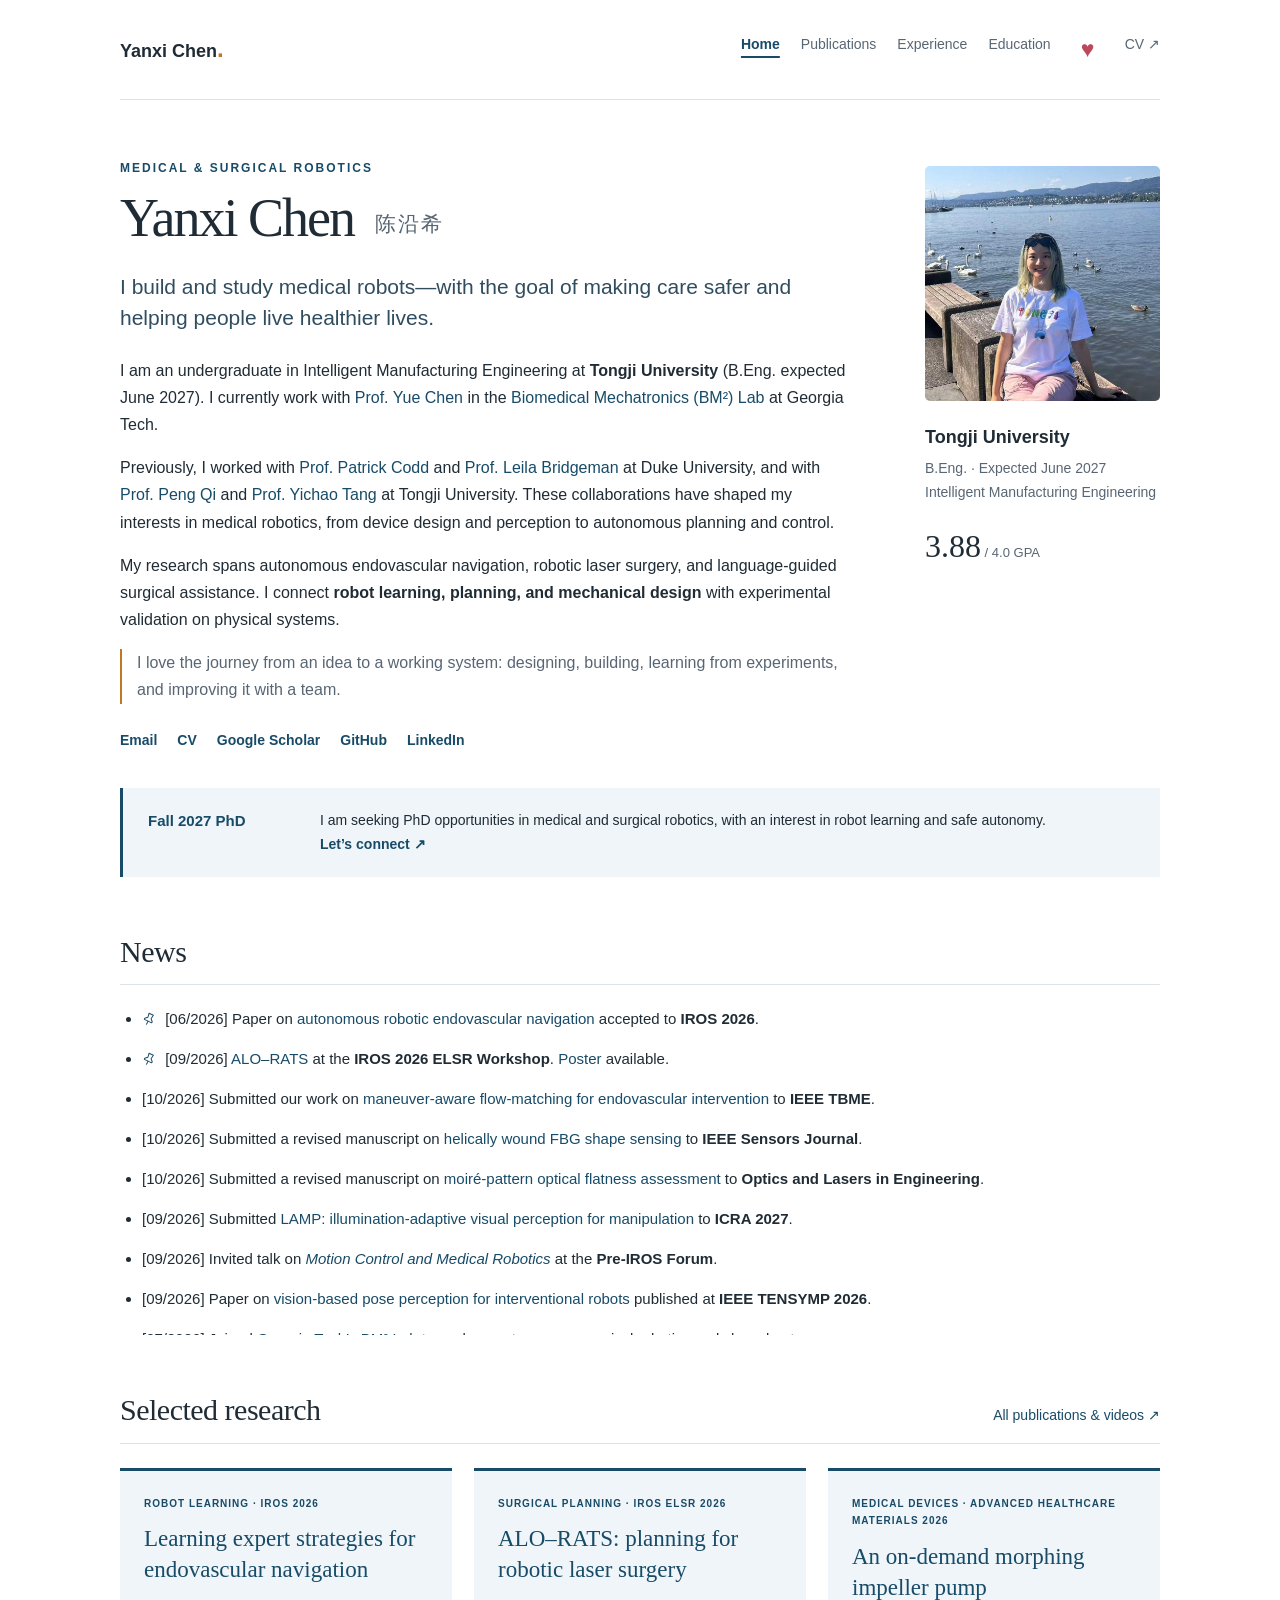
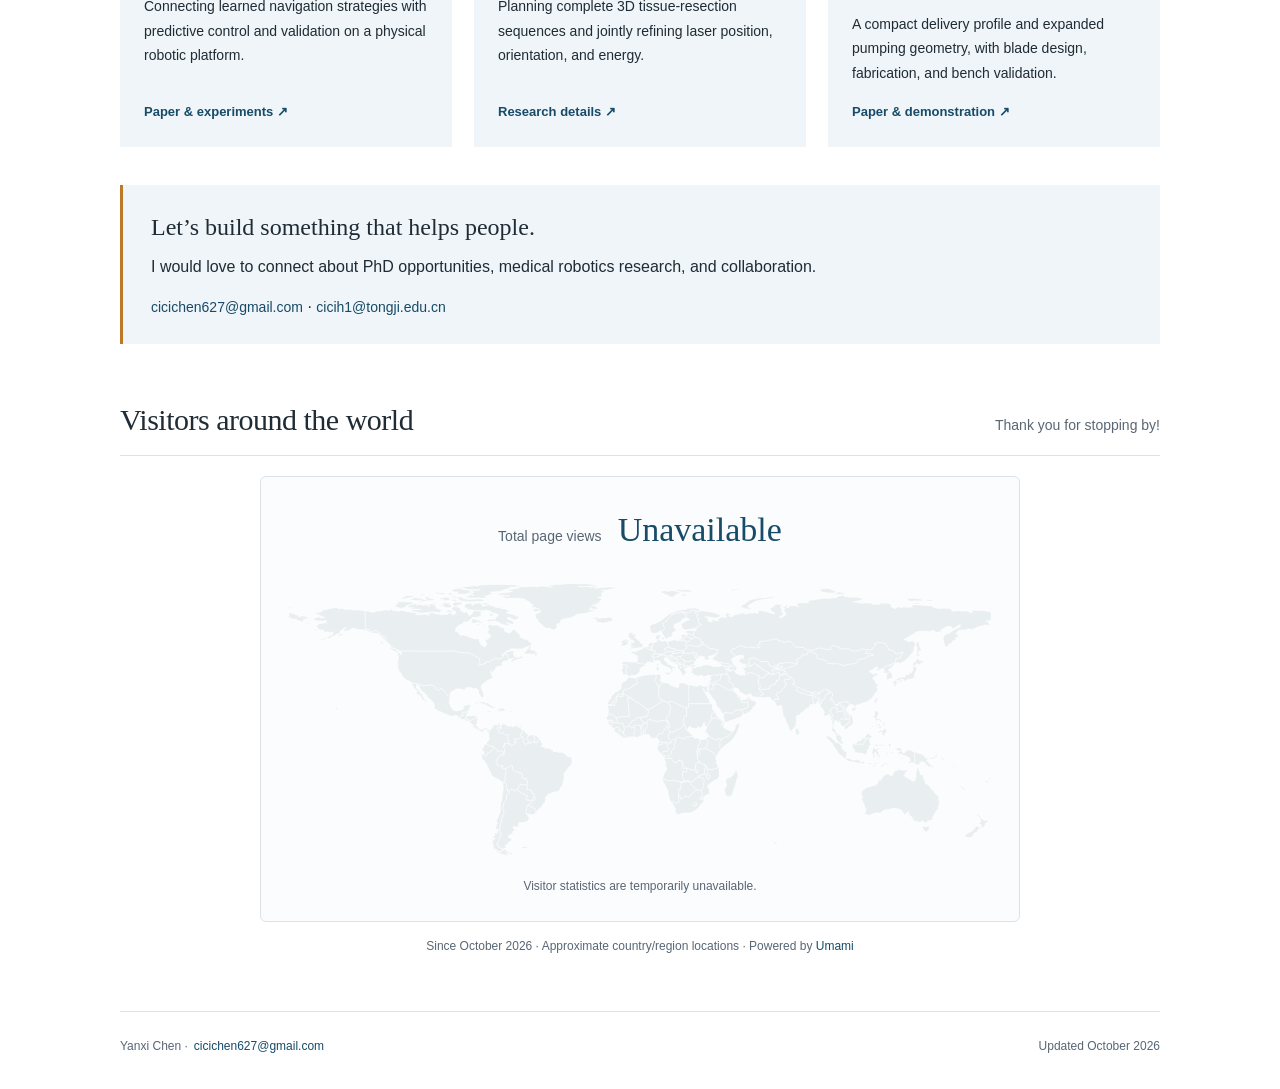
==== commit 33343e06: "Update flow-matching manuscript submission venue to IEEE TBME" ====
--- a/index.html
+++ b/index.html
@@ -73,7 +73,7 @@
   </section><div class="application"><strong>Fall 2027 PhD</strong><p>I am seeking PhD opportunities in medical and surgical robotics, with an interest in robot learning and safe autonomy. <a href="mailto:cicichen627@gmail.com">Let’s connect <span aria-hidden="true">↗</span></a></p></div><section id="news" class="section" aria-labelledby="news-title"><div class="section-heading"><h2 id="news-title">News</h2></div><div class="news-scroll" tabindex="0" role="region" aria-label="Research news; scroll for more updates"><ul class="news-list">
 <li data-pin-order="1"><span class="news-pin" role="img" aria-label="Pinned news" title="Pinned"><svg viewBox="0 0 24 24" width="14" height="14" fill="none" stroke="currentColor" stroke-width="1.7" stroke-linecap="round" stroke-linejoin="round" aria-hidden="true"><path d="M8 3h8l-1 7 4 4v2H5v-2l4-4-1-7Z"/><path d="M12 16v6"/></svg></span> <time datetime="2026-06">[06/2026]</time> Paper on <a href="research.html#endovascular">autonomous robotic endovascular navigation</a> accepted to <strong>IROS 2026</strong>.</li>
 <li data-pin-order="2"><span class="news-pin" role="img" aria-label="Pinned news" title="Pinned"><svg viewBox="0 0 24 24" width="14" height="14" fill="none" stroke="currentColor" stroke-width="1.7" stroke-linecap="round" stroke-linejoin="round" aria-hidden="true"><path d="M8 3h8l-1 7 4 4v2H5v-2l4-4-1-7Z"/><path d="M12 16v6"/></svg></span> <time datetime="2026-09">[09/2026]</time> <a href="research.html#alo-rats">ALO–RATS</a> at the <strong>IROS 2026 ELSR Workshop</strong>. <a href="assets/posters/alo-rats-iros-2026.pdf">Poster</a> available.</li>
-<li><time datetime="2026-10">[10/2026]</time> Submitted our work on <a href="research.html#flow-matching">maneuver-aware flow-matching for endovascular intervention</a> to <strong>IEEE T-ASE</strong>.</li>
+<li><time datetime="2026-10">[10/2026]</time> Submitted our work on <a href="research.html#flow-matching">maneuver-aware flow-matching for endovascular intervention</a> to <strong>IEEE TBME</strong>.</li>
 <li><time datetime="2026-10">[10/2026]</time> Submitted a revised manuscript on <a href="research.html#fiber-sensing">helically wound FBG shape sensing</a> to <strong>IEEE Sensors Journal</strong>.</li>
 <li><time datetime="2026-10">[10/2026]</time> Submitted a revised manuscript on <a href="research.html#optical-inspection">moiré-pattern optical flatness assessment</a> to <strong>Optics and Lasers in Engineering</strong>.</li>
 <li><time datetime="2026-09">[09/2026]</time> Submitted <a href="research.html#lamp">LAMP: illumination-adaptive visual perception for manipulation</a> to <strong>ICRA 2027</strong>.</li>
